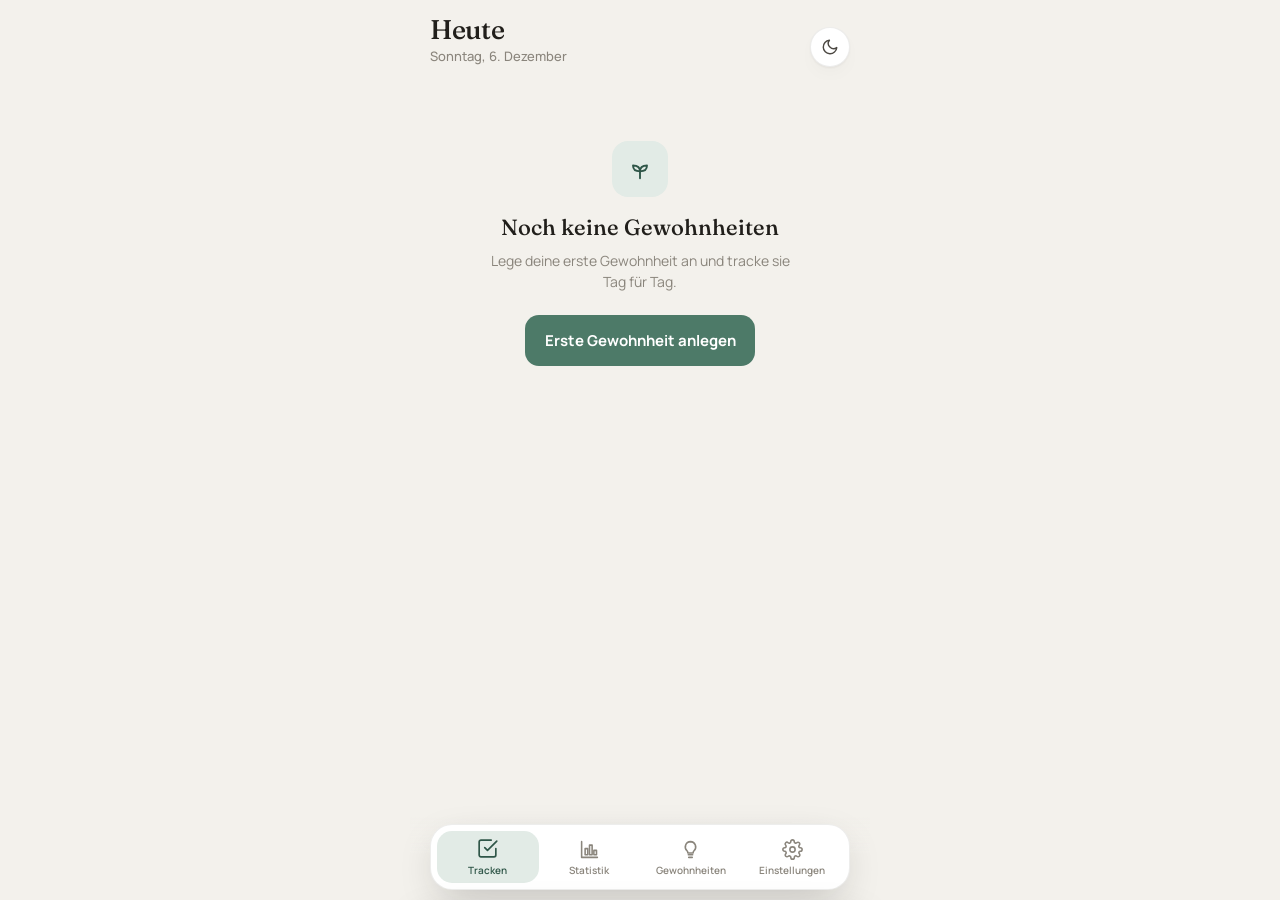
==== index.html @ 31eacb06 "Gruppen als eigene Karten mit farbig abgesetzter Kopfzeile Co-Authored-By: Claude Opus 5 <noreply@an" ====
<!doctype html>
<html lang="de">
<head>
<meta charset="utf-8">
<meta name="viewport" content="width=device-width,initial-scale=1,maximum-scale=1,user-scalable=no,viewport-fit=cover">
<meta name="apple-mobile-web-app-capable" content="yes">
<meta name="mobile-web-app-capable" content="yes">
<meta name="apple-mobile-web-app-status-bar-style" content="black-translucent">
<meta name="apple-mobile-web-app-title" content="Cadence">
<meta name="description" content="Cadence – ruhiger Habit-Tracker">
<meta name="theme-color" media="(prefers-color-scheme: light)" content="#e8ebf1">
<meta name="theme-color" media="(prefers-color-scheme: dark)" content="#0d1016">
<link rel="apple-touch-icon" href="apple-touch-icon.png">
<link rel="icon" type="image/png" sizes="192x192" href="icon-192.png">
<link rel="manifest" href="manifest.webmanifest">
<title>Cadence</title>
<link rel="preconnect" href="https://fonts.googleapis.com">
<link rel="preconnect" href="https://fonts.gstatic.com" crossorigin>
<link rel="stylesheet" href="https://fonts.googleapis.com/css2?family=Fraunces:opsz,wght@9..144,400;9..144,500;9..144,600&family=Manrope:wght@400;500;600;700&display=swap">
<style>
:root{
  --bg:#f3f1ec; --surface:#ffffff; --surface-2:#eceae4; --surface-3:#e3e0d8;
  --ink:#211f1b; --ink-soft:#4c4842; --muted:#8a857c; --faint:#b6b1a7;
  --line:rgba(30,28,24,.08); --line-2:rgba(30,28,24,.14);
  --accent:#4d7a68; --accent-soft:#e2ebe6; --accent-ink:#2f5648;
  --g1:#93e3a4; --g2:#53bd75; --o1:#ffc47a; --o2:#f4964a; --r1:#dd8175; --r2:#c25b4f; --g-ink:#2f8a4f;
  --shadow:0 1px 2px rgba(30,28,24,.05),0 8px 24px -12px rgba(30,28,24,.14);
  --shadow-lg:0 12px 40px -12px rgba(30,28,24,.28);
  --radius:18px; --radius-sm:12px;
  --safe-top:env(safe-area-inset-top,0px); --safe-bottom:env(safe-area-inset-bottom,0px);
}
@media (prefers-color-scheme:dark){
  :root:not([data-theme="light"]){
    --bg:#121210; --surface:#1c1b19; --surface-2:#252320; --surface-3:#2f2c28;
    --ink:#ece8e1; --ink-soft:#c4bfb6; --muted:#948f85; --faint:#615c54;
    --line:rgba(255,255,255,.08); --line-2:rgba(255,255,255,.14);
    --accent:#77a893; --accent-soft:#233029; --accent-ink:#9cc4b3;
    --g1:#93e3a4; --g2:#53bd75; --o1:#ffc47a; --o2:#f4964a; --r1:#dd8175; --r2:#c25b4f; --g-ink:#93e3a4;
    --shadow:0 1px 2px rgba(0,0,0,.3),0 8px 24px -12px rgba(0,0,0,.5);
    --shadow-lg:0 12px 40px -10px rgba(0,0,0,.6);
  }
}
:root[data-theme="dark"]{
  --bg:#121210; --surface:#1c1b19; --surface-2:#252320; --surface-3:#2f2c28;
  --ink:#ece8e1; --ink-soft:#c4bfb6; --muted:#948f85; --faint:#615c54;
  --line:rgba(255,255,255,.08); --line-2:rgba(255,255,255,.14);
  --accent:#77a893; --accent-soft:#233029; --accent-ink:#9cc4b3;
  --g1:#93e3a4; --g2:#53bd75; --o1:#ffc47a; --o2:#f4964a; --r1:#dd8175; --r2:#c25b4f; --g-ink:#93e3a4;
  --shadow:0 1px 2px rgba(0,0,0,.3),0 8px 24px -12px rgba(0,0,0,.5);
  --shadow-lg:0 12px 40px -10px rgba(0,0,0,.6);
}

*{box-sizing:border-box;-webkit-tap-highlight-color:transparent}
html,body{margin:0;padding:0}
body{background:var(--bg);color:var(--ink);
  font-family:"Manrope",-apple-system,BlinkMacSystemFont,"Segoe UI",sans-serif;
  font-size:16px;line-height:1.5;-webkit-font-smoothing:antialiased;overflow-x:hidden}
button{font-family:inherit;color:inherit;border:none;background:none;cursor:pointer;padding:0}
input,select,textarea{font-family:inherit;font-size:16px}
::selection{background:var(--accent-soft)}
svg{display:block}

.app{max-width:460px;margin:0 auto;min-height:100vh;min-height:100dvh;display:flex;flex-direction:column;position:relative}

.head{padding:calc(var(--safe-top) + 16px) 20px 6px;display:flex;align-items:flex-end;justify-content:space-between;gap:12px}
.head h1{margin:0;font-family:"Fraunces",serif;font-weight:500;font-size:27px;letter-spacing:-.01em;line-height:1;font-optical-sizing:auto}
.head .sub{color:var(--muted);font-size:13px;font-weight:500;margin-top:4px}
.head-btn{width:40px;height:40px;border-radius:50%;background:var(--surface);border:1px solid var(--line);
  display:grid;place-items:center;box-shadow:var(--shadow);transition:transform .15s}
.head-btn:active{transform:scale(.92)}
.head-btn svg{width:18px;height:18px;stroke:var(--ink-soft);fill:none;stroke-width:1.9;stroke-linecap:round;stroke-linejoin:round}

.scroll{flex:1;overflow-y:auto;-webkit-overflow-scrolling:touch;padding:12px 15px 128px;scroll-behavior:smooth;overscroll-behavior-y:contain}
.view{display:none}
.view.active{display:block;animation:viewIn .4s cubic-bezier(.32,.72,0,1)}
@keyframes viewIn{from{opacity:0;transform:translateY(9px) scale(.99)}to{opacity:1;transform:none}}
.view.stagger > *{animation:pop .5s both cubic-bezier(.34,1.32,.5,1)}
.view.stagger > *:nth-child(1){animation-delay:.02s}
.view.stagger > *:nth-child(2){animation-delay:.06s}
.view.stagger > *:nth-child(3){animation-delay:.10s}
.view.stagger > *:nth-child(4){animation-delay:.14s}
.view.stagger > *:nth-child(5){animation-delay:.18s}
.view.stagger > *:nth-child(6){animation-delay:.22s}
.view.stagger > *:nth-child(7){animation-delay:.26s}
.view.stagger > *:nth-child(n+8){animation-delay:.30s}
@keyframes pop{from{opacity:0;transform:translateY(13px) scale(.95)}to{opacity:1;transform:none}}
@media (prefers-reduced-motion:reduce){*{animation:none!important;transition:none!important;scroll-behavior:auto!important}}

/* ---- Dein Tag ---- */
.today-card{background:var(--surface);border:1px solid var(--line);border-radius:15px;
  padding:10px 13px;box-shadow:var(--shadow);margin-bottom:9px}
.tc-head{display:flex;align-items:center;justify-content:space-between;margin-bottom:7px}
.tc-title{font-weight:700;font-size:12.5px;letter-spacing:.01em}
.tc-count{font-family:"Fraunces",serif;font-weight:500;font-size:14px;color:var(--ink-soft);font-variant-numeric:tabular-nums}
.tc-bar{height:10px;border-radius:6px;background:var(--surface-2);overflow:hidden}
.tc-bar i{display:block;height:100%;border-radius:6px;transition:width .45s cubic-bezier(.32,.72,0,1)}
.tc-empty{color:var(--muted);font-size:12.5px;font-weight:500}

/* ---- Week nav ---- */
.wknav{display:flex;align-items:center;gap:7px;margin-bottom:9px}
.wknav .nbtn{width:31px;height:31px;border-radius:10px;background:var(--surface);border:1px solid var(--line);
  display:grid;place-items:center;box-shadow:var(--shadow);flex-shrink:0;transition:transform .15s}
.wknav .nbtn:active{transform:scale(.9)}
.wknav .nbtn svg{width:15px;height:15px;stroke:var(--ink-soft);stroke-width:2;fill:none;stroke-linecap:round;stroke-linejoin:round}
.wknav .lbl{flex:1;text-align:center;font-weight:600;font-size:13px;color:var(--ink-soft)}
.wknav .jump{width:auto;padding:0 12px;height:31px;border-radius:10px;font-size:12px;font-weight:700;
  color:var(--accent-ink);background:var(--accent-soft);box-shadow:none;flex-shrink:0}

/* ---- Habit card ---- */
.card{background:var(--surface);border:1px solid var(--line);border-radius:15px;
  padding:8px 10px;margin-bottom:7px;box-shadow:var(--shadow);
  transition:transform .2s cubic-bezier(.34,1.5,.5,1),box-shadow .2s}
.card:active{transform:scale(.985)}
.card-top{display:flex;align-items:center;gap:9px;margin-bottom:6px}
.card-open{flex:1;min-width:0;display:flex;align-items:center;gap:9px;text-align:left;
  border-radius:10px;padding:2px;margin:-2px;transition:transform .2s cubic-bezier(.34,1.5,.5,1),background .2s}
.card-open:active{transform:scale(.97);background:var(--surface-2)}
.card-chev{width:15px;height:15px;flex-shrink:0;stroke:var(--faint);fill:none;stroke-width:2.2;
  stroke-linecap:round;stroke-linejoin:round;margin-left:1px}

/* ---- groups ---- */
.group-card{border-color:var(--line-2)}
.grp-members{font-size:11px;font-weight:600;color:var(--muted);line-height:1.35;margin:-2px 0 8px;
  display:-webkit-box;-webkit-line-clamp:2;-webkit-box-orient:vertical;overflow:hidden}
.grp-check{width:30px;height:30px;flex-shrink:0;border-radius:9px;background:var(--surface-2);display:grid;
  place-items:center;transition:transform .22s cubic-bezier(.34,1.6,.5,1),background .2s}
.grp-check svg{width:16px;height:16px;stroke:var(--muted);fill:none;stroke-width:2.4;stroke-linecap:round;stroke-linejoin:round}
.grp-check.on{background:linear-gradient(150deg,var(--g1),var(--g2))}
.grp-check.on svg{stroke:#fff}
.grp-check:active{transform:scale(.85)}
.grp-toggle{width:30px;height:30px;flex-shrink:0;border-radius:9px;display:grid;place-items:center;
  transition:transform .25s cubic-bezier(.34,1.4,.5,1)}
.grp-toggle svg{width:17px;height:17px;stroke:var(--muted);fill:none;stroke-width:2.2;stroke-linecap:round;stroke-linejoin:round}
.grp-toggle.open{transform:rotate(180deg)}
.grp-toggle:active{background:var(--surface-2)}
.grp-body{margin:-3px 0 7px 12px;padding-left:10px;border-left:2px solid var(--line-2)}
.card-sub{box-shadow:none;background:var(--surface-2);margin-bottom:6px}

/* group day sheet */
.bulk-btn{padding:13px 10px;border-radius:13px;background:var(--surface-2);color:var(--ink-soft);
  font-weight:700;font-size:13.5px;flex:1;transition:transform .2s cubic-bezier(.34,1.5,.5,1)}
.bulk-btn:active{transform:scale(.96)}
.bulk-btn.main{width:100%;background:linear-gradient(150deg,var(--g1),var(--g2));color:#fff;
  font-size:15px;padding:15px;margin-bottom:8px}
.bulk-row{display:flex;gap:8px;margin-bottom:18px}
.sit-row .sn .off{font-weight:600;font-size:11px;color:var(--faint);margin-left:6px}

/* member picker */
.pick-row{width:100%;display:flex;align-items:center;gap:11px;padding:9px 11px;border-radius:13px;
  border:1.5px solid var(--line);background:var(--surface);margin-bottom:8px;text-align:left;
  transition:transform .2s cubic-bezier(.34,1.5,.5,1),border-color .2s,background .2s}
.pick-row:active{transform:scale(.98)}
.pick-row.sel{border-color:var(--accent);background:var(--accent-soft)}
.pick-row .ico-tile{width:28px;height:28px;border-radius:8px}
.pick-row .ico-tile svg{width:16px;height:16px}
.pr-name{flex:1;min-width:0;font-size:14px;font-weight:600;display:flex;flex-direction:column;gap:1px}
.pr-name span{white-space:nowrap;overflow:hidden;text-overflow:ellipsis}
.pr-name em{font-style:normal;font-size:11px;font-weight:600;color:var(--faint)}
.pr-box{width:22px;height:22px;flex-shrink:0;border-radius:7px;border:1.5px solid var(--line-2);
  display:grid;place-items:center}
.pick-row.sel .pr-box{background:var(--accent);border-color:var(--accent)}
.pr-box svg{width:14px;height:14px;stroke:#fff;fill:none;stroke-width:3;stroke-linecap:round;stroke-linejoin:round}
.ico-tile{width:29px;height:29px;border-radius:9px;background:var(--accent-soft);display:grid;place-items:center;flex-shrink:0}
.ico-tile svg{width:17px;height:17px;stroke:var(--accent-ink);fill:none;stroke-width:1.7;stroke-linecap:round;stroke-linejoin:round}
.card-name{flex:1;min-width:0}
.card-name h3{margin:0;font-size:14px;font-weight:700;letter-spacing:-.01em;white-space:nowrap;overflow:hidden;text-overflow:ellipsis}
.card-name .goal{color:var(--muted);font-size:10.5px;font-weight:500;margin-top:0;white-space:nowrap;overflow:hidden;text-overflow:ellipsis}
.chip-streak{display:flex;align-items:center;gap:4px;flex-shrink:0;padding:3px 9px 3px 7px;background:var(--surface-2);
  border-radius:20px;font-weight:700;font-size:12px;color:var(--ink-soft);font-variant-numeric:tabular-nums}
.chip-streak.on{background:var(--accent-soft);color:var(--accent-ink)}
.chip-streak svg{width:13px;height:13px;fill:none;stroke:currentColor;stroke-width:1.9;stroke-linecap:round;stroke-linejoin:round}

.week{display:grid;grid-template-columns:repeat(7,1fr);gap:4px}
.day{display:flex;flex-direction:column;align-items:center;gap:2px}
.day .dl{font-size:9px;font-weight:700;color:var(--faint);letter-spacing:.02em;text-transform:uppercase}
.day .dn{font-size:9.5px;font-weight:600;color:var(--muted);font-variant-numeric:tabular-nums}
.cell{width:100%;height:33px;border-radius:8px;background:var(--surface-2);border:1.5px solid transparent;
  position:relative;overflow:hidden;transition:transform .22s cubic-bezier(.34,1.6,.5,1);display:flex;flex-direction:column}
.cell:active{transform:scale(.82)}
.cell.today{border-color:var(--accent)}
.cell.future{opacity:.4}
.cell.offsched{background:repeating-linear-gradient(45deg,var(--surface-2),var(--surface-2) 3px,transparent 3px,transparent 6px);opacity:.55}
.seg{flex:1;transition:background .25s}
.seg + .seg{border-top:1px solid rgba(255,255,255,.32)}
.seg.g{background:linear-gradient(150deg,var(--g1),var(--g2))}
.seg.o{background:linear-gradient(150deg,var(--o1),var(--o2))}
.seg.r{background:linear-gradient(150deg,var(--r1),var(--r2))}
.cell .dot{position:absolute;bottom:3px;left:50%;transform:translateX(-50%);width:3px;height:3px;border-radius:50%;background:var(--faint)}
.cell.done .dot{display:none}
.goalbar{margin-top:8px;display:flex;flex-direction:column;gap:4px}
.gb-track{height:5px;border-radius:4px;background:var(--surface-2);overflow:hidden}
.gb-track i{display:block;height:100%;border-radius:4px;background:linear-gradient(90deg,var(--g2),var(--accent));
  transition:width .5s cubic-bezier(.32,.72,0,1)}
.gb-cap{font-size:9.5px;font-weight:700;color:var(--faint);letter-spacing:.03em}

/* ---- Matrix: gemeinsames Raster fuer alle Gewohnheiten ---- */
.matrix{background:var(--surface);border:1px solid var(--line);border-radius:var(--radius);
  padding:10px 10px 6px;box-shadow:var(--shadow);margin-bottom:9px}
.mgrid{display:grid;grid-template-columns:16px 90px repeat(7,minmax(0,1fr)) 32px;align-items:center;gap:3px}
.mhead{padding-bottom:7px;border-bottom:1px solid var(--line);margin-bottom:1px}
.mhead .dl{text-align:center;font-size:9px;font-weight:700;color:var(--faint);letter-spacing:.02em;text-transform:uppercase}
.mrow{padding:6px 0;border-top:1px solid var(--line)}
.mrow:first-of-type{border-top:none}
.mchev{width:16px;height:16px;stroke:var(--faint);fill:none;stroke-width:2.2;stroke-linecap:round;stroke-linejoin:round;
  transition:transform .25s cubic-bezier(.34,1.4,.5,1)}
.mchev.open{transform:rotate(180deg)}
.mname{display:flex;align-items:center;gap:6px;min-width:0;text-align:left}
.mname .ico-tile{width:22px;height:22px;border-radius:7px;flex-shrink:0}
.mname .ico-tile svg{width:12px;height:12px}
.mname span{font-size:11.5px;font-weight:700;white-space:nowrap;overflow:hidden;text-overflow:ellipsis}
.mrow.sub .mname{padding-left:11px}
.mrow.sub .mname span{font-weight:600;color:var(--ink-soft);font-size:11px}
.mcell{aspect-ratio:1;border-radius:6px;background:var(--surface-2);position:relative;overflow:hidden;display:flex;flex-direction:column}
.mcell.future{opacity:.4}
.mcell.offsched{background:repeating-linear-gradient(45deg,var(--surface-2),var(--surface-2) 2px,transparent 2px,transparent 4px);opacity:.55}
.mcell.today{outline:1.5px solid var(--accent);outline-offset:1px}
.mseg{flex:1}
.mseg+.mseg{border-top:1px solid rgba(255,255,255,.32)}
.mseg.g{background:linear-gradient(150deg,var(--g1),var(--g2))}
.mseg.o{background:linear-gradient(150deg,var(--o1),var(--o2))}
.mseg.r{background:linear-gradient(150deg,var(--r1),var(--r2))}
.mstreak{font-size:11px;font-weight:800;color:var(--faint);font-variant-numeric:tabular-nums;
  display:flex;align-items:center;justify-content:flex-end;gap:1px}
.mstreak svg{width:11px;height:11px;fill:none;stroke:currentColor;stroke-width:2;stroke-linecap:round;stroke-linejoin:round;flex-shrink:0}
.mstreak.on{color:var(--accent-ink)}
.mstreak.warn{color:var(--o2)}
/* Meilenstein-Punkt am Icon (Matrix hat keinen Platz fuer Text) */
.ico-tile.ms-stable,.ico-tile.ms-archive{position:relative}
.ico-tile.ms-stable::after,.ico-tile.ms-archive::after{content:"";position:absolute;top:-2px;right:-2px;width:7px;height:7px;
  border-radius:50%;border:1.5px solid var(--surface)}
.ico-tile.ms-stable::after{background:var(--accent)}
.ico-tile.ms-archive::after{background:var(--g2)}

/* ---- Umschalter Woche/Heute + Tages-Checkliste ---- */
.view-toggle{margin-bottom:9px}
.tlist{background:var(--surface);border:1px solid var(--line);border-radius:var(--radius);
  padding:2px 14px;box-shadow:var(--shadow);margin-bottom:9px}
.trow{width:100%;display:flex;align-items:center;gap:11px;padding:12px 0;border-top:1px solid var(--line);
  text-align:left;transition:transform .2s cubic-bezier(.34,1.5,.5,1)}
.tlist>.trow:first-child,.tlist>.trow-grp:first-child>.trow:first-child{border-top:none}
.trow:active{transform:scale(.99)}
.trow .ico-tile{width:32px;height:32px;flex-shrink:0}
.tname{flex:1;min-width:0}
.tname .n{font-size:14px;font-weight:700;white-space:nowrap;overflow:hidden;text-overflow:ellipsis}
.tname .sit{font-size:11.5px;color:var(--muted);font-weight:500;margin-top:1px;white-space:nowrap;overflow:hidden;text-overflow:ellipsis}
.tstatus{width:38px;height:38px;border-radius:11px;background:var(--surface-2);flex-shrink:0}
.tstatus.g{background:linear-gradient(150deg,var(--g1),var(--g2))}
.tstatus.o{background:linear-gradient(150deg,var(--o1),var(--o2))}
.tstatus.r{background:linear-gradient(150deg,var(--r1),var(--r2))}
.tempty{text-align:center;padding:34px 10px;color:var(--muted);font-size:13.5px;font-weight:500}
/* Gruppenzeile in der Heute-Liste: Chevron zum Auf-/Zuklappen + eigener Bereich zum Oeffnen des Tagesblatts */
.tchev{width:16px;height:16px;flex-shrink:0;display:flex;align-items:center;justify-content:center}
.trow-open{flex:1;min-width:0;display:flex;align-items:center;gap:11px;text-align:left}
.trow.sub{padding-left:25px}
.trow.sub .ico-tile{width:27px;height:27px}
.tlist button:disabled{opacity:.4}
/* Gruppen: eigene Karte, Kopfzeile farbig abgesetzt */
.tgroup{padding-top:0;overflow:hidden}
.tghead{width:auto;margin:0 -14px;padding:11px 14px;background:var(--accent-soft);border-top:none}
.tgroup.closed .tghead{margin-bottom:-2px}
.tghead .ico-tile{background:var(--accent)}
.tghead .ico-tile svg{stroke:var(--surface)}
.tghead .tname .n{font-family:"Fraunces",serif;font-weight:500;font-size:16.5px;color:var(--accent-ink)}
.tghead .mchev{stroke:var(--accent-ink)}
.tghead+.trow{border-top:none}
.tghead .tstatus{background:var(--surface)}
/* Woche: Gruppenzeile als farbiges Band, Spalten bleiben ausgerichtet */
.mrow.grp{background:var(--accent-soft);border-radius:10px;margin:4px -6px 1px;padding:6px;border-top:none}
.mrow.grp .mname span{font-family:"Fraunces",serif;font-weight:500;font-size:13px;color:var(--accent-ink)}
.mrow.grp .ico-tile{background:var(--accent)}
.mrow.grp .ico-tile svg{stroke:var(--surface)}
.mrow.grp .mchev{stroke:var(--accent-ink)}
.mrow.grp .mcell{background:var(--surface)}
.mrow.grp+.mrow{border-top:none}
/* Heute-Zeile: Name oeffnet Bearbeiten, Feld oeffnet das Tagesblatt */
.trow:active{transform:none}
.trow-open:active,.tstatus:active{transform:scale(.96)}
.trow-open,.tstatus{transition:transform .2s cubic-bezier(.34,1.5,.5,1)}
.tname .n{display:flex;align-items:center;gap:5px}
.tname .n span{min-width:0;overflow:hidden;text-overflow:ellipsis}
.tname .n svg{width:13px;height:13px;flex-shrink:0;stroke:var(--faint);fill:none;stroke-width:1.9;stroke-linecap:round;stroke-linejoin:round}
.tmeta{display:flex;align-items:center;gap:6px;margin-top:2px;min-width:0}
.tmeta .sit{margin-top:0}
.tmeta .warn{font-size:11px;font-weight:700;color:var(--o2);white-space:nowrap}
.tstatus{display:flex;overflow:hidden;gap:0}
.tstatus i{flex:1;display:block}
.tstatus i+i{border-left:1.5px solid var(--surface)}
.tstatus i.g{background:linear-gradient(150deg,var(--g1),var(--g2))}
.tstatus i.o{background:linear-gradient(150deg,var(--o1),var(--o2))}
.tstatus i.r{background:linear-gradient(150deg,var(--r1),var(--r2))}
.trow .chip-streak{padding:5px 10px 5px 8px;font-size:13.5px;font-weight:800}
.trow .chip-streak svg{width:14px;height:14px;stroke-width:2.1}
.chip-streak.warn{background:rgba(244,150,74,.16);color:var(--o2)}
.badge{display:inline-block;padding:1px 7px;border-radius:10px;font-size:10.5px;font-weight:700;white-space:nowrap;flex-shrink:0}
.badge.stable{background:var(--accent-soft);color:var(--accent-ink)}
.badge.archive{background:rgba(83,189,117,.16);color:var(--g-ink)}

.add-btn{width:100%;padding:14px;border-radius:var(--radius);border:1.5px dashed var(--line-2);color:var(--muted);
  font-weight:600;font-size:14px;display:flex;align-items:center;justify-content:center;gap:8px;background:transparent;transition:.2s}
.add-btn:active{background:var(--surface-2)}
.add-btn svg{width:17px;height:17px;stroke:currentColor;fill:none;stroke-width:2;stroke-linecap:round}
.empty{text-align:center;padding:56px 30px;color:var(--muted)}
.empty .ico{margin:0 auto 14px;width:56px;height:56px;border-radius:16px;background:var(--accent-soft);display:grid;place-items:center}
.empty .ico svg{width:28px;height:28px;stroke:var(--accent-ink);fill:none;stroke-width:1.6;stroke-linecap:round;stroke-linejoin:round}
.empty h2{font-family:"Fraunces",serif;font-weight:500;font-size:22px;color:var(--ink);margin:0 0 6px}
.empty p{font-size:14px;margin:0 0 22px;line-height:1.55}
.section-label{font-size:11.5px;font-weight:700;letter-spacing:.06em;text-transform:uppercase;color:var(--faint);margin:20px 6px 11px}

/* ---- Nav ---- */
.nav{position:fixed;bottom:0;left:50%;transform:translateX(-50%);width:100%;max-width:460px;
  padding:8px 20px calc(var(--safe-bottom) + 10px);background:linear-gradient(to top,var(--bg) 55%,transparent);z-index:40}
.nav-inner{background:var(--surface);border:1px solid var(--line);border-radius:22px;box-shadow:var(--shadow-lg);display:flex;padding:6px}
.nav-item{flex:1;padding:8px 0 6px;border-radius:15px;display:flex;flex-direction:column;align-items:center;gap:3px;color:var(--muted);
  transition:color .2s,background .3s cubic-bezier(.34,1.28,.52,1),transform .22s cubic-bezier(.34,1.5,.5,1)}
.nav-item.active{color:var(--accent-ink);background:var(--accent-soft)}
.nav-item svg{width:21px;height:21px;stroke:currentColor;fill:none;stroke-width:1.8;stroke-linecap:round;stroke-linejoin:round;
  transition:transform .25s cubic-bezier(.34,1.5,.5,1)}
.nav-item.active svg{transform:translateY(-1px) scale(1.06)}
.nav-item span{font-size:10px;font-weight:600;white-space:nowrap}
.nav-item:active{transform:scale(.9)}

/* ---- Sheet ---- */
.scrim{position:fixed;inset:0;background:rgba(20,18,15,.42);backdrop-filter:blur(3px);-webkit-backdrop-filter:blur(3px);
  opacity:0;pointer-events:none;transition:opacity .3s;z-index:50}
.scrim.show{opacity:1;pointer-events:auto}
.sheet{position:fixed;left:50%;bottom:0;transform:translate(-50%,100%);width:100%;max-width:460px;background:var(--bg);
  border-radius:26px 26px 0 0;z-index:60;box-shadow:var(--shadow-lg);transition:transform .38s cubic-bezier(.32,.72,0,1);
  max-height:92dvh;display:flex;flex-direction:column;padding-bottom:var(--safe-bottom)}
.sheet.show{transform:translate(-50%,0)}
.grabber{width:38px;height:5px;border-radius:3px;background:var(--line-2);margin:9px auto 2px;flex-shrink:0}
.sheet-head{display:flex;align-items:center;justify-content:space-between;padding:6px 20px 12px}
.sheet-head h2{margin:0;font-family:"Fraunces",serif;font-weight:500;font-size:22px;letter-spacing:-.01em}
.sheet-body{overflow-y:auto;-webkit-overflow-scrolling:touch;padding:0 20px 24px}
.x-btn{width:32px;height:32px;border-radius:50%;background:var(--surface-2);display:grid;place-items:center}
.x-btn svg{width:16px;height:16px;stroke:var(--ink-soft);stroke-width:2.2;fill:none;stroke-linecap:round}

.de-date{color:var(--muted);font-size:13px;font-weight:600;margin:-4px 0 14px;text-transform:capitalize}
.sit-row{margin-bottom:14px}
.sit-row .sn{font-size:14px;font-weight:700;margin-bottom:8px}
.choices{display:grid;grid-template-columns:repeat(3,1fr);gap:8px}
.choice{padding:13px 6px 11px;border-radius:14px;border:1.5px solid var(--line);background:var(--surface);
  display:flex;flex-direction:column;align-items:center;gap:7px;
  transition:transform .22s cubic-bezier(.34,1.6,.5,1),background .18s,border-color .18s}
.choice:active{transform:scale(.9)}
.choice.sel .sw{animation:swpop .35s cubic-bezier(.34,1.5,.5,1)}
@keyframes swpop{0%{transform:scale(.7)}60%{transform:scale(1.15)}100%{transform:scale(1)}}
.choice .sw{width:25px;height:25px;border-radius:8px}
.choice .cl{font-size:11px;font-weight:600;color:var(--muted)}
.choice.sel{border-color:var(--accent);background:var(--accent-soft)}
.choice.sel .cl{color:var(--ink)}
.sw.g{background:linear-gradient(150deg,var(--g1),var(--g2))}
.sw.o{background:linear-gradient(150deg,var(--o1),var(--o2))}
.sw.r{background:linear-gradient(150deg,var(--r1),var(--r2))}
.clear-day{width:100%;margin-top:8px;padding:12px;border-radius:13px;background:var(--surface-2);color:var(--muted);font-weight:600;font-size:13.5px}

/* forms */
.field{margin-bottom:18px}
.field > label{display:block;font-size:12.5px;font-weight:700;color:var(--ink-soft);margin-bottom:8px}
.field .hint{font-size:12px;color:var(--muted);font-weight:500;margin-top:6px;line-height:1.4}
.field .hint b{color:var(--ink-soft);font-weight:700}
.esec{font-size:12px;font-weight:700;letter-spacing:.06em;text-transform:uppercase;color:var(--accent-ink);
  margin:20px 2px 12px;padding-top:16px;border-top:1px solid var(--line)}
.esec .opt{color:var(--faint);font-weight:600;text-transform:none;letter-spacing:0}
.seg-toggle{display:flex;background:var(--surface-2);border-radius:13px;padding:4px;gap:4px}
.seg-toggle button{flex:1;padding:10px 6px;border-radius:10px;font-weight:600;font-size:13px;color:var(--muted);
  text-align:center;transition:background .2s,color .2s,box-shadow .2s}
.seg-toggle button.sel{background:var(--surface);color:var(--ink);box-shadow:var(--shadow)}
.inp{width:100%;padding:12px 14px;border-radius:12px;border:1.5px solid var(--line);background:var(--surface);
  color:var(--ink);outline:none;transition:.18s;font-weight:500}
.inp:focus{border-color:var(--accent)}
select.inp{appearance:none;-webkit-appearance:none;
  background-image:url("data:image/svg+xml,%3Csvg xmlns='http://www.w3.org/2000/svg' width='16' height='16' fill='none' stroke='%238a857c' stroke-width='2' stroke-linecap='round'%3E%3Cpath d='M4 6l4 4 4-4'/%3E%3C/svg%3E");
  background-repeat:no-repeat;background-position:right 13px center;padding-right:38px}
.icon-pick{display:flex;flex-wrap:wrap;gap:8px;max-height:180px;overflow-y:auto;padding:2px;
  border:1px solid var(--line);border-radius:14px;background:var(--surface-2)}
.icon-pick button{width:44px;height:44px;border-radius:12px;background:var(--surface);border:1.5px solid var(--line);display:grid;place-items:center;transition:.14s}
.icon-pick button svg{width:21px;height:21px;stroke:var(--ink-soft);fill:none;stroke-width:1.7;stroke-linecap:round;stroke-linejoin:round}
.icon-pick button.sel{border-color:var(--accent);background:var(--accent-soft);transform:scale(1.04)}
.icon-pick button.sel svg{stroke:var(--accent-ink)}
.wd-pick{display:flex;gap:6px}
.wd-pick button{flex:1;aspect-ratio:1;border-radius:10px;background:var(--surface);border:1.5px solid var(--line);
  font-size:12px;font-weight:700;color:var(--muted);transition:.14s}
.wd-pick button.sel{background:var(--accent-soft);border-color:transparent;color:var(--accent-ink)}
.stepper{display:flex;align-items:center;gap:14px}
.stepper button{width:38px;height:38px;border-radius:11px;background:var(--surface-2);font-size:21px;font-weight:500;display:grid;place-items:center;color:var(--ink-soft)}
.stepper .val{font-family:"Fraunces",serif;font-size:25px;font-weight:500;min-width:44px;text-align:center;font-variant-numeric:tabular-nums}
.stepper .unit{color:var(--muted);font-size:13px;font-weight:600}
.sit-edit,.rem-time{display:flex;align-items:center;gap:9px;margin-bottom:9px}
.sit-edit .inp,.rem-time .inp{flex:1}
.del{width:40px;height:42px;flex-shrink:0;border-radius:11px;background:var(--surface-2);display:grid;place-items:center}
.del svg{width:17px;height:17px;stroke:var(--r2);stroke-width:2;fill:none;stroke-linecap:round;stroke-linejoin:round}
.add-inline{color:var(--accent-ink);font-weight:700;font-size:13.5px;display:flex;align-items:center;gap:6px;padding:6px 0}
.add-inline svg{width:16px;height:16px;stroke:currentColor;stroke-width:2.2;fill:none;stroke-linecap:round}
.primary{width:100%;padding:15px;border-radius:14px;background:var(--accent);color:#fff;font-weight:700;font-size:15px;transition:.15s;margin-top:6px}
:root[data-theme="dark"] .primary,:root:not([data-theme="light"]) .primary{color:#10201a}
@media (prefers-color-scheme:light){:root:not([data-theme="dark"]) .primary{color:#fff}}
.primary:active{transform:scale(.98);filter:brightness(.96)}
.danger-btn{width:100%;padding:14px;border-radius:14px;background:transparent;color:var(--r2);font-weight:600;font-size:14px;margin-top:8px}

.switch{width:50px;height:30px;border-radius:16px;background:var(--surface-3);position:relative;transition:.22s;flex-shrink:0}
.switch.on{background:var(--accent)}
.switch::after{content:"";position:absolute;top:3px;left:3px;width:24px;height:24px;border-radius:50%;background:#fff;transition:.22s;box-shadow:0 1px 3px rgba(0,0,0,.25)}
.switch.on::after{transform:translateX(20px)}

.set-group{background:var(--surface);border:1px solid var(--line);border-radius:var(--radius);overflow:hidden;margin-bottom:14px;box-shadow:var(--shadow)}
.set-row{display:flex;align-items:center;gap:13px;padding:14px 15px;border-bottom:1px solid var(--line)}
.set-row:last-child{border-bottom:none}
.set-row .si{width:34px;height:34px;border-radius:10px;background:var(--surface-2);display:grid;place-items:center;flex-shrink:0}
.set-row .si svg{width:18px;height:18px;stroke:var(--ink-soft);fill:none;stroke-width:1.8;stroke-linecap:round;stroke-linejoin:round}
.set-row .si.acc{background:var(--accent-soft)}
.set-row .si.acc svg{stroke:var(--accent-ink)}
.set-row .st{flex:1;min-width:0}
.set-row .st .t{font-size:14.5px;font-weight:600}
.set-row .st .d{font-size:12px;color:var(--muted);font-weight:500;margin-top:1px}
.set-row .inp{width:auto;padding:8px 11px}
.set-row .chev{stroke:var(--faint);width:17px;height:17px;fill:none;stroke-width:2;stroke-linecap:round;stroke-linejoin:round}
.set-row.tap:active{background:var(--surface-2)}
.pill-val{color:var(--muted);font-size:13px;font-weight:600}

/* ideas */
.idea-add{display:flex;gap:9px;margin-bottom:14px}
.idea-add .inp{flex:1}
.idea-addbtn{width:48px;flex-shrink:0;border-radius:12px;background:var(--accent-soft);color:var(--accent-ink);
  font-size:26px;font-weight:400;display:grid;place-items:center;transition:transform .22s cubic-bezier(.34,1.6,.5,1)}
.idea-addbtn:active{transform:scale(.88)}
.idea-card{display:flex;align-items:flex-start;gap:11px;background:var(--surface);border:1px solid var(--line);
  border-radius:14px;padding:12px 13px;margin-bottom:9px;box-shadow:var(--shadow);
  transition:transform .2s cubic-bezier(.34,1.5,.5,1)}
.idea-card:active{transform:scale(.99)}
.idea-card .itext{flex:1;font-size:14px;font-weight:500;line-height:1.4;word-break:break-word;padding-top:5px}
.idea-card .iact{display:flex;gap:6px;flex-shrink:0}
.idea-card .iact button{width:33px;height:33px;border-radius:9px;background:var(--surface-2);display:grid;place-items:center;
  transition:transform .2s cubic-bezier(.34,1.6,.5,1)}
.idea-card .iact button:active{transform:scale(.86)}
.idea-card .iact button svg{width:16px;height:16px;fill:none;stroke-width:1.9;stroke-linecap:round;stroke-linejoin:round}
.idea-card .iact .conv{background:var(--accent-soft)}
.idea-card .iact .conv svg{stroke:var(--accent-ink)}
.idea-card .iact .rm svg{stroke:var(--r2)}

/* stats */
.hero-stat{background:var(--surface);border:1px solid var(--line);border-radius:var(--radius);padding:18px;box-shadow:var(--shadow);margin-bottom:12px}
.hero-stat .row{display:flex;gap:12px}
.hs{flex:1;text-align:center}
.hs .n{font-family:"Fraunces",serif;font-weight:500;font-size:32px;line-height:1;letter-spacing:-.02em;font-variant-numeric:tabular-nums}
.hs .n.g{color:var(--g2)} .hs .n.o{color:var(--o2)}
.hs .l{font-size:11px;font-weight:600;color:var(--muted);margin-top:6px}
.hs + .hs{border-left:1px solid var(--line)}
.bar{height:9px;border-radius:6px;background:var(--surface-2);overflow:hidden;display:flex;margin-top:16px}
.bar i{display:block;height:100%}
.bar i.g{background:linear-gradient(90deg,var(--g1),var(--g2))}
.bar i.o{background:linear-gradient(90deg,var(--o1),var(--o2))}
.bar i.r{background:linear-gradient(90deg,var(--r1),var(--r2))}
.stat-card{background:var(--surface);border:1px solid var(--line);border-radius:var(--radius);padding:15px;box-shadow:var(--shadow);margin-bottom:12px}
.stat-card .sh{display:flex;align-items:center;gap:10px;margin-bottom:13px}
.stat-card .sh .ico-tile{width:32px;height:32px}
.stat-card .sh .ico-tile svg{width:18px;height:18px}
.stat-card .sh h3{margin:0;font-size:14.5px;font-weight:700;flex:1;white-space:nowrap;overflow:hidden;text-overflow:ellipsis}
.stat-card .sh .pct{font-family:"Fraunces",serif;font-size:19px;font-weight:500;color:var(--accent-ink)}
.mnav{display:flex;align-items:center;justify-content:space-between;margin-bottom:13px;padding:0 4px}
.mnav h2{font-family:"Fraunces",serif;font-weight:500;font-size:19px;margin:0;text-transform:capitalize}
.mnav button{width:36px;height:36px;border-radius:11px;background:var(--surface);border:1px solid var(--line);display:grid;place-items:center;box-shadow:var(--shadow)}
.mnav button svg{width:17px;height:17px;stroke:var(--ink-soft);stroke-width:2;fill:none;stroke-linecap:round;stroke-linejoin:round}
.mnav button:disabled{opacity:.35}
.cal{display:grid;grid-template-columns:repeat(7,1fr);gap:5px}
.cal .cd{text-align:center;font-size:10px;font-weight:700;color:var(--faint);padding-bottom:3px;text-transform:uppercase}
.cal .mc{aspect-ratio:1;border-radius:9px;background:var(--surface-2);position:relative;overflow:hidden;display:flex}
.cal .mc.empty{background:transparent}
.cal .mc .num{position:absolute;inset:0;display:grid;place-items:center;font-size:11px;font-weight:600;color:var(--ink-soft);z-index:1}
.cal .mc.filled .num{color:#fff;text-shadow:0 1px 2px rgba(0,0,0,.25)}
.cal .mc .sg{flex:1}
.cal .mc .sg.g{background:linear-gradient(150deg,var(--g1),var(--g2))}
.cal .mc .sg.o{background:linear-gradient(150deg,var(--o1),var(--o2))}
.cal .mc .sg.r{background:linear-gradient(150deg,var(--r1),var(--r2))}
.cal .mc.tdy{outline:2px solid var(--accent);outline-offset:-2px}
.year-grid{display:grid;grid-template-columns:repeat(auto-fill,minmax(9px,1fr));gap:3px;margin-top:4px}
.yc{aspect-ratio:1;border-radius:2.5px;background:var(--surface-2)}
.yc.g{background:linear-gradient(150deg,var(--g1),var(--g2))}
.yc.o{background:linear-gradient(150deg,var(--o1),var(--o2))}
.yc.r{background:linear-gradient(150deg,var(--r1),var(--r2))}
.legend{display:flex;gap:16px;justify-content:center;margin:15px 0 2px;flex-wrap:wrap}
.legend div{display:flex;align-items:center;gap:6px;font-size:11.5px;font-weight:600;color:var(--muted)}
.legend .sw{width:12px;height:12px;border-radius:4px}
.filter-chips{display:flex;gap:8px;overflow-x:auto;padding:2px 0 12px;-webkit-overflow-scrolling:touch}
.chip{padding:7px 13px;border-radius:20px;background:var(--surface);border:1px solid var(--line);font-size:12.5px;font-weight:600;color:var(--muted);white-space:nowrap;flex-shrink:0;display:flex;align-items:center;gap:6px}
.chip svg{width:14px;height:14px;stroke:currentColor;fill:none;stroke-width:1.8;stroke-linecap:round;stroke-linejoin:round}
.chip.sel{background:var(--accent-soft);color:var(--accent-ink);border-color:transparent}

.toast{position:fixed;bottom:calc(var(--safe-bottom) + 96px);left:50%;transform:translateX(-50%) translateY(20px);
  background:var(--ink);color:var(--bg);padding:11px 20px;border-radius:20px;font-size:13.5px;font-weight:600;
  opacity:0;pointer-events:none;transition:.3s;z-index:80;box-shadow:var(--shadow-lg);max-width:88%;text-align:center}
.toast.show{opacity:1;transform:translateX(-50%) translateY(0)}
.toast.big{background:var(--accent);color:#fff;font-size:14.5px;padding:13px 22px}
:root[data-theme="dark"] .toast.big,:root:not([data-theme="light"]) .toast.big{color:#10201a}

textarea.inp{resize:vertical;min-height:74px;line-height:1.45;font-size:16px}
.ghost-btn{width:100%;padding:14px;border-radius:14px;background:var(--accent-soft);color:var(--accent-ink);font-weight:700;font-size:14px;margin-top:8px}
.ghost-btn:active{transform:scale(.98)}

/* ---- Meilensteine im Editor ---- */
.ms-box{background:var(--surface);border:1px solid var(--line);border-radius:14px;padding:4px 13px}
.ms-row{padding:10px 0;border-top:1px solid var(--line)}
.ms-row:first-child{border-top:none}
.ms-top{display:flex;align-items:center;justify-content:space-between;gap:8px;margin-bottom:6px}
.ms-top b{font-size:13.5px}
.ms-top .ok{font-size:11.5px;font-weight:700;color:var(--g-ink)}
.ms-top .no{font-size:11.5px;font-weight:600;color:var(--faint)}
.ms-line{display:flex;justify-content:space-between;font-size:12px;color:var(--muted);font-weight:600;margin-top:5px}
.ms-line .y{color:var(--g-ink)}

/* ---- Einstellungen: kompakter Stepper ---- */
.mini-step{display:flex;align-items:center;gap:6px;flex-shrink:0}
.mini-step button{width:30px;height:30px;border-radius:9px;background:var(--surface-2);font-size:18px;display:grid;place-items:center;color:var(--ink-soft)}
.mini-step button:active{transform:scale(.88)}
.mini-step .v{min-width:34px;text-align:center;font-weight:800;font-size:14.5px;font-variant-numeric:tabular-nums}
.set-note{font-size:12px;color:var(--muted);font-weight:500;line-height:1.45;padding:0 6px;margin:-4px 0 14px}

/* ---- Gewohnheiten-Tab: Ideen ---- */
.isec{margin-bottom:6px}
.isec-head{width:100%;display:flex;align-items:center;gap:8px;padding:10px 4px 8px;text-align:left}
.isec-head .t{font-size:11.5px;font-weight:700;letter-spacing:.06em;text-transform:uppercase;color:var(--faint);flex:1}
.isec-head .c{font-size:12px;font-weight:700;color:var(--faint);font-variant-numeric:tabular-nums}
.ilist{min-height:10px;padding-bottom:4px}
.ilist .idrop{border:1.5px dashed var(--line-2);border-radius:14px;padding:12px;text-align:center;color:var(--faint);font-size:12.5px;font-weight:600;margin-bottom:9px}
.idea-card{align-items:center;cursor:pointer}
.idea-card .itext{padding-top:0}
.idea-card .inote{font-size:12px;color:var(--muted);font-weight:500;margin-top:2px;display:-webkit-box;-webkit-line-clamp:2;-webkit-box-orient:vertical;overflow:hidden}
.ihandle{width:34px;height:38px;margin:-6px -6px -6px 0;flex-shrink:0;display:grid;place-items:center;touch-action:none;cursor:grab}
.ihandle svg{width:18px;height:18px;fill:var(--faint);stroke:none}
.idea-card.dragging{box-shadow:var(--shadow-lg);transform:scale(1.02);opacity:.95;position:relative;z-index:5;transition:none}

/* ---- Archiv ---- */
.arch-card{width:100%;display:flex;align-items:center;gap:12px;background:var(--surface);border:1px solid var(--line);
  border-radius:14px;padding:12px 13px;margin-bottom:9px;box-shadow:var(--shadow);text-align:left;transition:transform .2s cubic-bezier(.34,1.5,.5,1)}
.arch-card:active{transform:scale(.985)}
.arch-card .ico-tile{width:36px;height:36px;border-radius:11px}
.arch-card .ico-tile svg{width:19px;height:19px}
.arch-card .ab{flex:1;min-width:0}
.arch-card .an{font-size:14.5px;font-weight:700;white-space:nowrap;overflow:hidden;text-overflow:ellipsis}
.arch-card .ad{font-size:12px;color:var(--muted);font-weight:500;margin-top:1px}
.arch-card .ap{font-family:"Fraunces",serif;font-size:19px;font-weight:500;color:var(--g-ink);flex-shrink:0}
.arch-sum{display:flex;gap:10px;margin-bottom:16px}
.arch-sum div{flex:1;background:var(--surface);border:1px solid var(--line);border-radius:13px;padding:11px;text-align:center}
.arch-sum b{display:block;font-family:"Fraunces",serif;font-weight:500;font-size:22px}
.arch-sum span{font-size:11px;color:var(--muted);font-weight:600}
.note-box{background:var(--surface);border:1px solid var(--line);border-radius:13px;padding:11px 13px;font-size:13.5px;line-height:1.45;margin-bottom:12px;white-space:pre-wrap}

/* ---- Wissen ---- */
.kcard{background:var(--surface);border:1px solid var(--line);border-radius:14px;margin-bottom:9px;box-shadow:var(--shadow);overflow:hidden}
.kcard summary{list-style:none;display:flex;align-items:center;gap:11px;padding:13px 14px;cursor:pointer}
.kcard summary::-webkit-details-marker{display:none}
.kcard summary .ico-tile{width:32px;height:32px}
.kcard summary .kt{flex:1;min-width:0}
.kcard summary .kt b{display:block;font-size:14.5px}
.kcard summary .kt span{display:block;font-size:12px;color:var(--muted);font-weight:500}
.kcard summary .mchev{flex-shrink:0}
.kcard[open] summary .mchev{transform:rotate(180deg)}
.kbody{padding:0 15px 14px;font-size:13.5px;line-height:1.55;color:var(--ink-soft)}
.kbody p{margin:0 0 9px}
.kbody h4{margin:12px 0 5px;font-size:12px;font-weight:800;letter-spacing:.05em;text-transform:uppercase;color:var(--accent-ink)}
.kbody ul{margin:0 0 8px;padding-left:18px}
.kbody li{margin-bottom:5px}
.kbody li b{color:var(--ink)}
.kbody .law{background:var(--surface-2);border-radius:11px;padding:9px 11px;margin-bottom:8px}
.kbody .law b{display:block;color:var(--ink);font-size:13.5px;margin-bottom:2px}

/* ---- Feier-Overlay ---- */
.cel{position:fixed;inset:0;z-index:90;display:grid;place-items:center;padding:24px;
  background:rgba(20,18,15,.5);backdrop-filter:blur(5px);-webkit-backdrop-filter:blur(5px);
  opacity:0;pointer-events:none;transition:opacity .3s}
.cel.show{opacity:1;pointer-events:auto}
.cel-card{position:relative;z-index:2;width:100%;max-width:340px;background:var(--bg);border-radius:26px;padding:28px 22px 18px;
  text-align:center;box-shadow:var(--shadow-lg);transform:scale(.7) translateY(20px);opacity:0}
.cel.show .cel-card{animation:celIn .6s cubic-bezier(.34,1.56,.5,1) .05s forwards}
@keyframes celIn{to{transform:none;opacity:1}}
.cel-ico{width:74px;height:74px;margin:0 auto 14px;border-radius:22px;display:grid;place-items:center;position:relative;
  background:linear-gradient(150deg,var(--g1),var(--g2))}
.cel-ico svg{width:38px;height:38px;stroke:#fff;fill:none;stroke-width:1.8;stroke-linecap:round;stroke-linejoin:round}
.cel-ico.stable{background:linear-gradient(150deg,var(--accent-soft),var(--accent))}
.cel-ico::before{content:"";position:absolute;inset:-8px;border-radius:28px;border:2px solid var(--g2);opacity:0}
.cel.show .cel-ico::before{animation:ring 1.4s ease-out .35s infinite}
@keyframes ring{0%{transform:scale(.85);opacity:.7}100%{transform:scale(1.35);opacity:0}}
.cel-kicker{font-size:11.5px;font-weight:800;letter-spacing:.08em;text-transform:uppercase;color:var(--accent-ink);margin-bottom:4px}
.cel-card h2{font-family:"Fraunces",serif;font-weight:500;font-size:26px;line-height:1.15;margin:0 0 8px;letter-spacing:-.01em}
.cel-card p{font-size:14px;line-height:1.5;color:var(--ink-soft);margin:0 0 18px}
.cel-card .danger-btn{color:var(--muted);margin-top:4px}
.confetti{position:absolute;inset:0;overflow:hidden;pointer-events:none;z-index:1}
.confetti i{position:absolute;top:-16px;width:8px;height:12px;border-radius:2px;opacity:0}
.cel.show .confetti i{animation:fall var(--dur,2.6s) cubic-bezier(.25,.6,.45,1) var(--del,0s) forwards}
@keyframes fall{0%{opacity:1;transform:translate(0,0) rotate(0)}85%{opacity:1}
  100%{opacity:0;transform:translate(var(--dx,0px),105vh) rotate(var(--rot,540deg))}}
</style>
</head>
<body>

<div class="app">
  <header class="head">
    <div><h1 id="viewTitle">Heute</h1><div class="sub" id="viewSub"></div></div>
    <button class="head-btn" id="themeBtn" aria-label="Design wechseln"></button>
  </header>
  <div class="scroll">
    <div class="view active" id="view-track"></div>
    <div class="view" id="view-stats"></div>
    <div class="view" id="view-ideas"></div>
    <div class="view" id="view-settings"></div>
  </div>
  <nav class="nav"><div class="nav-inner">
    <button class="nav-item active" data-view="track">
      <svg viewBox="0 0 24 24"><path d="M9 11l3 3L22 4"/><path d="M21 12v7a2 2 0 0 1-2 2H5a2 2 0 0 1-2-2V5a2 2 0 0 1 2-2h11"/></svg><span>Tracken</span></button>
    <button class="nav-item" data-view="stats">
      <svg viewBox="0 0 24 24"><path d="M3 3v18h18"/><rect x="7" y="11" width="3" height="7"/><rect x="12" y="7" width="3" height="11"/><rect x="17" y="13" width="3" height="5"/></svg><span>Statistik</span></button>
    <button class="nav-item" data-view="ideas">
      <svg viewBox="0 0 24 24"><path d="M9.5 18h5"/><path d="M10 21h4"/><path d="M12 3a6 6 0 0 0-4 10.4c.7.7 1 1.3 1 2.6h6c0-1.3.3-1.9 1-2.6A6 6 0 0 0 12 3z"/></svg><span>Gewohnheiten</span></button>
    <button class="nav-item" data-view="settings">
      <svg viewBox="0 0 24 24"><circle cx="12" cy="12" r="3"/><path d="M19.4 15a1.65 1.65 0 0 0 .33 1.82l.06.06a2 2 0 1 1-2.83 2.83l-.06-.06a1.65 1.65 0 0 0-1.82-.33 1.65 1.65 0 0 0-1 1.51V21a2 2 0 0 1-4 0v-.09A1.65 1.65 0 0 0 9 19.4a1.65 1.65 0 0 0-1.82.33l-.06.06a2 2 0 1 1-2.83-2.83l.06-.06a1.65 1.65 0 0 0 .33-1.82 1.65 1.65 0 0 0-1.51-1H3a2 2 0 0 1 0-4h.09A1.65 1.65 0 0 0 4.6 9a1.65 1.65 0 0 0-.33-1.82l-.06-.06a2 2 0 1 1 2.83-2.83l.06.06a1.65 1.65 0 0 0 1.82.33H9a1.65 1.65 0 0 0 1-1.51V3a2 2 0 0 1 4 0v.09a1.65 1.65 0 0 0 1 1.51 1.65 1.65 0 0 0 1.82-.33l.06-.06a2 2 0 1 1 2.83 2.83l-.06.06a1.65 1.65 0 0 0-.33 1.82V9a1.65 1.65 0 0 0 1.51 1H21a2 2 0 0 1 0 4h-.09a1.65 1.65 0 0 0-1.51 1z"/></svg><span>Einstellungen</span></button>
  </div></nav>
</div>

<div class="scrim" id="scrim"></div>
<div class="sheet" id="sheet">
  <div class="grabber"></div>
  <div class="sheet-head"><h2 id="sheetTitle"></h2>
    <button class="x-btn" id="sheetClose"><svg viewBox="0 0 24 24"><path d="M18 6L6 18M6 6l12 12"/></svg></button></div>
  <div class="sheet-body" id="sheetBody"></div>
</div>
<div class="toast" id="toast"></div>
<div class="cel" id="cel"><div class="confetti" id="confetti"></div><div class="cel-card" id="celCard"></div></div>

<script>
"use strict";


/* ---------- Icons (monochrome line icons) ---------- */
const ICONS={
  leaf:'<path d="M11 20.5C6.5 20.5 4 17 4 12.5 4 7 8.5 3.5 20 3.5c0 11-4 17-9 17z"/><path d="M5.5 20c3.5-4 6-8 8.5-12"/>',
  sprout:'<path d="M12 20v-6"/><path d="M12 14c0-3-2-5-6-5 0 4 3 5 6 5z"/><path d="M12 14c0-3 2-5 6-5 0 4-3 5-6 5z"/>',
  drop:'<path d="M12 3c4 5 6.5 8 6.5 11.2A6.5 6.5 0 0 1 5.5 14.2C5.5 11 8 8 12 3z"/>',
  glass:'<path d="M6 3h12l-1.4 17H7.4z"/><path d="M6.7 9h10.6"/>',
  book:'<path d="M4 5.5A2.5 2.5 0 0 1 6.5 3H19v15H6.5A2.5 2.5 0 0 0 4 20.5z"/><path d="M4 20.5A2.5 2.5 0 0 1 6.5 18H19"/>',
  pen:'<path d="M12 20h8"/><path d="M16.5 3.5a2.1 2.1 0 0 1 3 3L7 19l-4 1 1-4z"/>',
  brain:'<path d="M9 4a3 3 0 0 0-3 3 3 3 0 0 0-1 5.5A3 3 0 0 0 6 18a3 3 0 0 0 3 2V4z"/><path d="M15 4a3 3 0 0 1 3 3 3 3 0 0 1 1 5.5A3 3 0 0 1 18 18a3 3 0 0 1-3 2V4z"/>',
  bulb:'<path d="M9.5 18h5"/><path d="M10 21h4"/><path d="M12 3a6 6 0 0 0-4 10.4c.7.7 1 1.3 1 2.6h6c0-1.3.3-1.9 1-2.6A6 6 0 0 0 12 3z"/>',
  target:'<circle cx="12" cy="12" r="9"/><circle cx="12" cy="12" r="5"/><circle cx="12" cy="12" r="1.4"/>',
  dumbbell:'<path d="M3 9v6M6 7.5v9M18 7.5v9M21 9v6M6 12h12"/>',
  run:'<circle cx="14" cy="5" r="1.7"/><path d="M6 21l3-4 2-4 3 2 1 4"/><path d="M8 12l3-2 3 1 3-1"/>',
  walk:'<path d="M4 12h3l3 8 3-13 3 8h4"/>',
  bike:'<circle cx="6" cy="17" r="3"/><circle cx="18" cy="17" r="3"/><path d="M6 17l3.5-7H14l2.5 4.5M9 10l1.5-3H14"/>',
  heart:'<path d="M12 21C6 16 3 12.6 3 8.9 3 6.2 5 4 7.6 4c1.7 0 3 .9 4.4 2.5C13.4 4.9 14.7 4 16.4 4 19 4 21 6.2 21 8.9c0 3.7-3 7.1-9 12.1z"/>',
  yoga:'<circle cx="12" cy="4.5" r="1.6"/><path d="M12 8v5"/><path d="M12 13c-3 0-7 1-8 3 3 1 5 1 8-1 3 2 5 2 8 1-1-2-5-3-8-3z"/>',
  sun:'<circle cx="12" cy="12" r="4"/><path d="M12 2v2M12 20v2M4.9 4.9l1.4 1.4M17.7 17.7l1.4 1.4M2 12h2M20 12h2M4.9 19.1l1.4-1.4M17.7 6.3l1.4-1.4"/>',
  moon:'<path d="M21 12.8A9 9 0 1 1 11.2 3a7 7 0 0 0 9.8 9.8z"/>',
  coffee:'<path d="M4 8h13v4.5a5 5 0 0 1-5 5H9a5 5 0 0 1-5-5z"/><path d="M17 9h2.2a2 2 0 0 1 0 4H17"/><path d="M8 3v2M11.5 3v2"/>',
  apple:'<path d="M12 6.5c1.8-2.8 4.6-2.2 4.6-2.2M9 6.5C6 6.5 4 9 4 12.5s3 8 5 8c1 0 1.4-.5 3-.5s2 .5 3 .5c2 0 5-4.5 5-8s-2-6-5-6c-1.4 0-2.4.6-3 1.1-.6-.5-1.6-1.1-3-1.1z"/>',
  broccoli:'<circle cx="8" cy="7" r="2.5"/><circle cx="15" cy="6" r="2.5"/><circle cx="16.5" cy="10.5" r="2.5"/><circle cx="9" cy="11" r="2.5"/><path d="M11 12l-1 8M13 12l1 8M10 20h4"/>',
  pill:'<path d="M10.5 20.5a4 4 0 0 1-5.8-5.5l7-7a4 4 0 0 1 5.8 5.5z"/><path d="M8 8l6 6"/>',
  water:'<path d="M4 15c2-1 3.5-1 5.5 0s3.5 1 5.5 0 3.5-1 5-.3"/><path d="M4 19c2-1 3.5-1 5.5 0s3.5 1 5.5 0 3.5-1 5-.3"/><path d="M12 3c2.5 3 4 5 4 7a4 4 0 0 1-8 0c0-2 1.5-4 4-7z"/>',
  music:'<path d="M9 18V5l11-2v13"/><circle cx="6" cy="18" r="3"/><circle cx="17" cy="16" r="3"/>',
  meditation:'<circle cx="12" cy="5" r="2"/><path d="M12 9v4"/><path d="M6 20c1.5-3 4-4 6-4s4.5 1 6 4"/><path d="M4 15l4 2M20 15l-4 2"/>',
  smokefree:'<circle cx="12" cy="12" r="9"/><path d="M5.6 5.6l12.8 12.8"/><path d="M8 13h6v2H8z"/>',
  phone:'<rect x="7" y="3" width="10" height="18" rx="2"/><path d="M10.5 18h3"/>',
  phoneoff:'<rect x="7" y="4" width="10" height="16" rx="2"/><path d="M4 4l16 16"/>',
  money:'<circle cx="12" cy="12" r="9"/><path d="M15 9.2A3 3 0 0 0 12.4 8c-1.8 0-3 1.6-3 4s1.2 4 3 4a3 3 0 0 0 2.6-1.2M8.6 11.2h4M8.6 13.2h4"/>',
  clean:'<path d="M12 3l1.6 4.5L18 9l-4.4 1.5L12 15l-1.6-4.5L6 9l4.4-1.5z"/><path d="M18 15l.8 2 2 .8-2 .8-.8 2-.8-2-2-.8 2-.8z"/>',
  star:'<path d="M12 3l2.6 5.4 6 .8-4.3 4.1 1 6L12 16.6 6.7 19.3l1-6L3.4 9.2l6-.8z"/>',
  clock:'<circle cx="12" cy="12" r="9"/><path d="M12 7.5V12l3 2"/>',
  flame:'<path d="M8.5 14.5A2.5 2.5 0 0 0 11 12c0-1.4-.5-2-1-3-1-2.1-.2-4 2-6 .5 2.5 2 4.9 4 6.5 2 1.6 3 3.5 3 5.5a7 7 0 1 1-14 0c0-1.2.4-2.3 1-3a2.5 2.5 0 0 0 2.5 2.5z"/>',
  flower:'<circle cx="12" cy="12" r="2.4"/><path d="M12 9.6c0-2.6.6-4.6-.5-6.6-1 2 0 4 .5 6.6zM12 14.4c0 2.6-.6 4.6.5 6.6 1-2 0-4-.5-6.6zM9.6 12c-2.6 0-4.6-.6-6.6.5 2 1 4 0 6.6-.5zM14.4 12c2.6 0 4.6.6 6.6-.5-2-1-4 0-6.6.5z"/>',
  mountain:'<path d="M3 20l6-11 3.5 6 2-3L21 20z"/>',
  code:'<path d="M8 7l-5 5 5 5M16 7l5 5-5 5"/>',
  palette:'<path d="M12 3a9 9 0 1 0 0 18c1.1 0 1.6-.9 1-1.7-.6-.9-.3-2 .8-2.3H16a5 5 0 0 0 5-5C21 5 17 3 12 3z"/><circle cx="7.5" cy="12" r="1"/><circle cx="10" cy="8" r="1"/><circle cx="14.5" cy="8" r="1"/>',
  camera:'<rect x="3" y="7" width="18" height="13" rx="2.5"/><circle cx="12" cy="13.5" r="3.3"/><path d="M8.5 7l1.3-2.5h4.4L15.5 7"/>',
  tooth:'<path d="M12 4.5C10 3 7.2 3.2 6.2 5.6c-1 2.3-.2 4.7.3 7.5.4 2.3.6 5.9 2 5.9 1.2 0 1.2-2 1.7-3.8.4-1.5 1.2-1.5 1.6 0 .5 1.8.5 3.8 1.7 3.8 1.4 0 1.6-3.6 2-5.9.5-2.8 1.3-5.2.3-7.5C16.8 3.2 14 3 12 4.5z"/>',
  shower:'<path d="M8.5 3.5A2.5 2.5 0 0 1 11 6v1.5"/><path d="M4 11c0-3 3.2-4.5 7-4.5s7 1.5 7 4.5z"/><path d="M8 15v1.5M12 14.5v1.5M16 15v1.5M10 18v1.5M14 18v1.5"/>',
  check:'<circle cx="12" cy="12" r="9"/><path d="M8 12.3l2.6 2.6 5.4-5.8"/>',
  plant:'<path d="M6 21h12"/><path d="M12 21v-8"/><path d="M12 13c-4 0-6-2-6-6 4 0 6 2 6 6z"/><path d="M12 11c0-3 1.6-5 5-5 0 3-1.6 5-5 5z"/>'
};
const ICON_KEYS=Object.keys(ICONS);
function svgIcon(key){return '<svg viewBox="0 0 24 24">'+(ICONS[key]||ICONS.leaf)+'</svg>';}
const EMOJI_MAP={'🌱':'sprout','💪':'dumbbell','📖':'book','🧘':'yoga','💧':'drop','🏃':'run','🍎':'apple',
  '😴':'moon','✍️':'pen','🧠':'brain','🎯':'target','☀️':'sun','🌙':'moon','🚭':'smokefree','🎸':'music',
  '💊':'pill','🧹':'clean','💰':'money','🥦':'broccoli','📵':'phoneoff'};

/* ---------- State ---------- */
const KEY='cadence_v1';
// Schwellen fuer die automatischen Meilensteine (in den Einstellungen aenderbar)
const MS_DEFAULTS={stableMinDays:21,stableWindow:14,archiveMinDays:60,archiveWindow:30,archivePct:90};
const DEFAULT={habits:[],entries:{},ideas:[],groups:[],
  settings:Object.assign({theme:'system',ideaCollapsed:{},push:{enabled:false,time:'21:00',id:null}},MS_DEFAULTS),nextId:1};
let S=load();
function load(){try{const raw=localStorage.getItem(KEY);if(raw)return Object.assign({},DEFAULT,JSON.parse(raw));}catch(e){}return JSON.parse(JSON.stringify(DEFAULT));}
function save(){try{localStorage.setItem(KEY,JSON.stringify(S));}catch(e){}markDirty();}
function uid(){return 'i'+(S.nextId++);}
function migrate(){
  S.habits.forEach(h=>{
    if(!h.icon)h.icon=EMOJI_MAP[h.emoji]||'leaf';
    if(!h.schedule)h.schedule='daily';
    if(h.schedule==='weekly'&&h.weeklyTarget==null)h.weeklyTarget=3;
    if(h.monthlyTarget==null)h.monthlyTarget=8;
    if(!h.weekdays)h.weekdays=[0,1,2,3,4];
    if(h.interval==null)h.interval=2;
    if(!h.startDate)h.startDate=todayStr();
    // split old single "goalDays" into rhythm (schedule) + separate end-goal
    if(h.goalEnabled==null){h.goalEnabled=!!(h.goalDays>0);h.goalN=h.goalDays>0?h.goalDays:30;}
    if(h.goalN==null)h.goalN=30;
    if(h.celebrated==null)h.celebrated=false;
    if(!h.reminders)h.reminders={enabled:false,times:[]};
    if(!h.reminders.times)h.reminders.times=h.reminders.time?[h.reminders.time]:[];
    (h.situations||[]).forEach(s=>{if(!s.id)s.id=uid();});
    if(!h.situations||!h.situations.length)h.situations=[{id:uid(),name:'Standard'}];
    if(h.note==null)h.note='';
    if(h.archived==null){h.archived=false;h.archivedAt=null;}
  });
  S.settings=Object.assign(JSON.parse(JSON.stringify(DEFAULT.settings)),S.settings);
  if(!S.settings.push||typeof S.settings.push!=='object')S.settings.push={enabled:false,time:'21:00',id:null};
  if(!S.settings.ideaCollapsed)S.settings.ideaCollapsed={};
  // bereits erreichte Meilensteine still als "gefeiert" markieren - keine Feier-Welle beim ersten Start
  S.habits.forEach(h=>{if(!h.milestones)h.milestones={stable:isStable(h),archive:isArchiveReady(h)};});
  if(!Array.isArray(S.ideas))S.ideas=[];
  S.ideas.forEach(i=>{if(i.note==null)i.note='';if(!i.prio)i.prio='mid';});
  if(!Array.isArray(S.groups))S.groups=[];
  const known=new Set(S.habits.map(h=>h.id));
  S.groups.forEach(g=>{
    if(!Array.isArray(g.habitIds))g.habitIds=[];
    g.habitIds=g.habitIds.filter(id=>known.has(id));   // drop deleted habits
    if(!g.icon)g.icon='leaf';
    if(g.collapsed==null)g.collapsed=true;
  });
  save();
}
/* a habit belongs to at most one group */
function groupOf(hid){return S.groups.find(g=>g.habitIds.includes(hid))||null;}
// archivierte Gewohnheiten tauchen nirgends im Tracking auf, behalten aber ihre Gruppe
function activeHabits(){return S.habits.filter(h=>!h.archived);}
function ungroupedHabits(){return activeHabits().filter(h=>!groupOf(h.id));}
function groupHabits(g){return g.habitIds.map(id=>S.habits.find(h=>h.id===id)).filter(h=>h&&!h.archived);}
migrate();

/* ---------- Date helpers ---------- */
const DAYS_SHORT=['Mo','Di','Mi','Do','Fr','Sa','So'];
const MONTHS=['Januar','Februar','März','April','Mai','Juni','Juli','August','September','Oktober','November','Dezember'];
function ds(d){return d.getFullYear()+'-'+String(d.getMonth()+1).padStart(2,'0')+'-'+String(d.getDate()).padStart(2,'0');}
function today(){return new Date();}
function todayStr(){return ds(today());}
function addDays(d,n){const x=new Date(d);x.setDate(x.getDate()+n);return x;}
function parse(s){const[y,m,dd]=s.split('-').map(Number);return new Date(y,m-1,dd);}
function wd(d){return (d.getDay()+6)%7;} // 0=Mon
function mondayOf(d){return addDays(d,-wd(d));}
function fmtLong(d){return d.toLocaleDateString('de-DE',{weekday:'long',day:'numeric',month:'long'});}
function weekKey(d){const m=mondayOf(d);return ds(m);}
function monthKey(d){return d.getFullYear()+'-'+String(d.getMonth()+1).padStart(2,'0');}
function sameYMD(a,b){return a.getFullYear()===b.getFullYear()&&a.getMonth()===b.getMonth()&&a.getDate()===b.getDate();}

/* ---------- Entry helpers ---------- */
function getE(hid,sid,date){return (S.entries[hid]&&S.entries[hid][sid])?S.entries[hid][sid][date]:undefined;}
function setE(hid,sid,date,v){
  if(!S.entries[hid])S.entries[hid]={};
  if(!S.entries[hid][sid])S.entries[hid][sid]={};
  if(v)S.entries[hid][sid][date]=v; else delete S.entries[hid][sid][date];
  save();
}
// Day result for goal/streak purposes.
// 'g'  = day done (ALL situations decided, at least one green, rest orange)
// 'o'  = all situations orange (excused → neutral, doesn't break, doesn't count)
// 'r'  = at least one red (fail → breaks)
// 'pending' = partially tracked (some situation still undecided)
// undefined = nothing tracked at all
function dayFull(h,date){
  let anyR=false,unset=0,green=0,orange=0,n=h.situations.length;
  for(const s of h.situations){const v=getE(h.id,s.id,date);
    if(v===undefined)unset++;else if(v==='r')anyR=true;else if(v==='g')green++;else orange++;}
  if(unset===n)return undefined;
  if(anyR)return 'r';
  if(unset>0)return 'pending';
  if(green===0)return 'o';
  return 'g';
}
function isSchedDay(h,d){
  if(h.schedule==='weekdays')return h.weekdays.includes(wd(d));
  if(h.schedule==='everyN'){
    // normalise to midnight: `d` may carry a time-of-day, which would otherwise
    // round the day difference up after noon and flip the rhythm mid-day
    const a=new Date(d.getFullYear(),d.getMonth(),d.getDate());
    const diff=Math.round((a-parse(h.startDate))/86400000);
    return (((diff%h.interval)+h.interval)%h.interval)===0;}
  return true; // daily, weekly, monthly: any day can be used
}
// wie dueToday(), nur fuer ein beliebiges Datum (Tages-Checkliste mit Navigation)
function dueOnDate(h,d){
  if(h.schedule==='daily')return true;
  if(h.schedule==='weekdays')return h.weekdays.includes(wd(d));
  if(h.schedule==='everyN')return isSchedDay(h,d);
  return false; // weekly/monthly are flexible, not a fixed daily duty
}
function dueToday(h){return dueOnDate(h,today());}

/* ---------- Streak / progress ---------- */
// Erster Tag der Gewohnheit: startDate oder frueherer Eintrag (falls nachgetragen)
function habitStart(h){
  let first=h.startDate||todayStr();
  const e=S.entries[h.id]||{};
  Object.values(e).forEach(m=>Object.keys(m).forEach(k=>{if(k<first)first=k;}));
  return parse(first);
}
function trackedDays(h){
  const t=today();const t0=new Date(t.getFullYear(),t.getMonth(),t.getDate());
  return Math.max(0,Math.round((t0-habitStart(h))/86400000)+1);
}
// Streak nach "nie zweimal auslassen": gezaehlt werden erledigte geplante Tage.
// Ein einzelner verpasster Tag zaehlt nicht mit, bricht aber nicht - erst zwei
// verpasste geplante Tage hintereinander. Orange und heute-noch-offen: uebersprungen.
function streak(h){
  let n=0,miss=0;let d=today();const start=habitStart(h);const tStr=todayStr();
  for(let i=0;i<1500&&d>=start;i++){
    if(!isSchedDay(h,d)){d=addDays(d,-1);continue;}
    const st=dayFull(h,ds(d));
    if(st==='g'){n++;miss=0;}
    else if(st==='o'){/* entschuldigt */}
    else if(ds(d)===tStr&&st!=='r'){/* heute noch offen */}
    else{miss++;if(miss>=2)break;}
    d=addDays(d,-1);
  }
  return n;
}
// Letzter geplanter Tag vor heute verpasst und heute noch nicht erledigt -> "nicht zweimal!"
function streakAtRisk(h){
  if(h.schedule==='weekly'||h.schedule==='monthly')return false;
  const tStr=todayStr();const stT=dayFull(h,tStr);
  if(isSchedDay(h,today())&&(stT==='g'||stT==='o'))return false;
  const start=habitStart(h);let d=addDays(today(),-1);
  for(let i=0;i<60&&d>=start;i++){
    if(isSchedDay(h,d)){const st=dayFull(h,ds(d));return !(st==='g'||st==='o');}
    d=addDays(d,-1);
  }
  return false;
}
function weekGreens(h,mon){mon=mon||mondayOf(today());let c=0;for(let i=0;i<7;i++)if(dayFull(h,ds(addDays(mon,i)))==='g')c++;return c;}
function monthGreens(h,d){const y=d.getFullYear(),m=d.getMonth(),days=new Date(y,m+1,0).getDate();let c=0;
  for(let i=1;i<=days;i++)if(dayFull(h,ds(new Date(y,m,i)))==='g')c++;return c;}
// Consecutive weeks/months in which the frequency target was reached.
function weekMet(h,mon){return weekGreens(h,mon)>=h.weeklyTarget;}
// Wochen/Monate: eine verfehlte Periode wird toleriert, zwei in Folge brechen die Serie.
// Die laufende Periode zaehlt nur, wenn sie schon erfuellt ist.
function weekStreak(h){let mon=mondayOf(today());if(!weekMet(h,mon))mon=addDays(mon,-7);
  const first=mondayOf(habitStart(h));let n=0,miss=0;
  for(let i=0;i<300&&mon>=first;i++){if(weekMet(h,mon)){n++;miss=0;}else if(++miss>=2)break;mon=addDays(mon,-7);}
  return n;}
function monthMet(h,d){return monthGreens(h,d)>=h.monthlyTarget;}
function monthStreak(h){let d=new Date(today().getFullYear(),today().getMonth(),1);
  if(!monthMet(h,d))d=new Date(d.getFullYear(),d.getMonth()-1,1);
  const s=habitStart(h);const first=new Date(s.getFullYear(),s.getMonth(),1);let n=0,miss=0;
  for(let i=0;i<160&&d>=first;i++){if(monthMet(h,d)){n++;miss=0;}else if(++miss>=2)break;d=new Date(d.getFullYear(),d.getMonth()-1,1);}
  return n;}

/* ---------- Meilensteine: Stabil / Archiv-reif ---------- */
// Perioden der letzten `days` Tage, neueste zuerst: 'ok' | 'miss' | 'skip' (entschuldigt/heute offen).
// Tages-Rhythmen: geplante Tage; X pro Woche/Monat: abgeschlossene (oder schon erfuellte) Wochen/Monate.
function recentPeriods(h,days){
  const start=habitStart(h);const out=[];
  if(h.schedule==='weekly'){
    let mon=mondayOf(today());if(!weekMet(h,mon))mon=addDays(mon,-7);
    for(let i=0;i<Math.ceil(days/7);i++){
      if(addDays(mon,6)<start)break;
      const met=weekMet(h,mon);if(!met&&mon<start)break;   // angebrochene Startwoche nicht als Fehler werten
      out.push(met?'ok':'miss');mon=addDays(mon,-7);}
    return out;
  }
  if(h.schedule==='monthly'){
    let d=new Date(today().getFullYear(),today().getMonth(),1);if(!monthMet(h,d))d=new Date(d.getFullYear(),d.getMonth()-1,1);
    for(let i=0;i<Math.max(1,Math.round(days/30));i++){
      if(new Date(d.getFullYear(),d.getMonth()+1,0)<start)break;
      const met=monthMet(h,d);if(!met&&d<start)break;
      out.push(met?'ok':'miss');d=new Date(d.getFullYear(),d.getMonth()-1,1);}
    return out;
  }
  let d=today();const tStr=todayStr();
  for(let i=0;i<days&&d>=start;i++){
    if(isSchedDay(h,d)){const st=dayFull(h,ds(d));
      if(st==='g')out.push('ok');
      else if(st==='o'||(ds(d)===tStr&&st!=='r'))out.push('skip');
      else out.push('miss');}
    d=addDays(d,-1);
  }
  return out;
}
function stableInfo(h){const c=S.settings;const p=recentPeriods(h,c.stableWindow);
  const clean=!p.includes('miss')&&p.includes('ok');const days=trackedDays(h);
  return {days,minDays:c.stableMinDays,window:c.stableWindow,clean,met:days>=c.stableMinDays&&clean};}
function archiveInfo(h){const c=S.settings;const p=recentPeriods(h,c.archiveWindow);
  const ok=p.filter(x=>x==='ok').length,miss=p.filter(x=>x==='miss').length;
  const rate=(ok+miss)?Math.round(ok/(ok+miss)*100):0;const days=trackedDays(h);
  return {days,minDays:c.archiveMinDays,window:c.archiveWindow,pct:c.archivePct,rate,
    met:days>=c.archiveMinDays&&(ok+miss)>0&&rate>=c.archivePct};}
function isStable(h){return stableInfo(h).met;}
function isArchiveReady(h){return archiveInfo(h).met;}
function habitStatus(h){return isArchiveReady(h)?'archive':isStable(h)?'stable':null;}
function statusBadge(h){const s=habitStatus(h);
  return s==='archive'?'<span class="badge archive">Archiv-reif</span>':s==='stable'?'<span class="badge stable">Stabil</span>':'';}
// End-goal (milestone): "N periods in a row", period = day / week / month by rhythm.
function goalCurrent(h){
  if(h.schedule==='weekly')return weekStreak(h);
  if(h.schedule==='monthly')return monthStreak(h);
  return streak(h);
}
function goalUnit(h){
  if(h.schedule==='weekly')return h.goalN===1?'Woche in Folge':'Wochen in Folge';
  if(h.schedule==='monthly')return h.goalN===1?'Monat in Folge':'Monate in Folge';
  return 'Tage am Stück';
}
function goalMet(h){return !!(h.goalEnabled&&h.goalN>0&&goalCurrent(h)>=h.goalN);}
function goalProgress(h){if(!h.goalEnabled||!h.goalN)return null;return {cur:goalCurrent(h),total:h.goalN,unit:goalUnit(h)};}
function goalText(h){
  let base;
  if(h.schedule==='everyN')base=h.interval<=1?'Jeden Tag':('Alle '+h.interval+' Tage');
  else if(h.schedule==='weekly')base=`${h.weeklyTarget}× pro Woche`;
  else if(h.schedule==='monthly')base=`${h.monthlyTarget}× pro Monat`;
  else if(h.schedule==='weekdays')base=h.weekdays.length===7?'Jeden Tag':h.weekdays.slice().sort((a,b)=>a-b).map(i=>DAYS_SHORT[i]).join('·');
  else base='Jeden Tag';
  return base+(h.situations.length>1?` · ${h.situations.length} Situationen`:'');
}
function chipData(h){
  if(h.schedule==='weekly'){const g=weekGreens(h);return{txt:g+'/'+h.weeklyTarget,on:g>=h.weeklyTarget,icon:g>=h.weeklyTarget?'check':'week'};}
  if(h.schedule==='monthly'){const g=monthGreens(h,today());return{txt:g+'/'+h.monthlyTarget,on:g>=h.monthlyTarget,icon:g>=h.monthlyTarget?'check':'week'};}
  const st=streak(h);return{txt:st+(st===1?' Tag':' Tage'),on:st>0,icon:'flame'};
}
const CHIPICON={
  flame:'<path d="M8.5 14.5A2.5 2.5 0 0 0 11 12c0-1.4-.5-2-1-3-1-2.1-.2-4 2-6 .5 2.5 2 4.9 4 6.5 2 1.6 3 3.5 3 5.5a7 7 0 1 1-14 0c0-1.2.4-2.3 1-3a2.5 2.5 0 0 0 2.5 2.5z"/>',
  check:'<path d="M20 6L9 17l-5-5"/>',
  week:'<rect x="3" y="4" width="18" height="17" rx="2"/><path d="M3 9h18M8 2v4M16 2v4"/>'
};

/* ---------- Celebration ---------- */
// Prueft Endziel, Stabil und Archiv-reif. Jeder Anlass feiert genau einmal
// (Merker am Habit); das Endziel darf nach einem Abbruch erneut gefeiert werden.
function maybeCelebrate(h){
  if(!h||h.archived)return;
  const q=[];
  if(h.goalEnabled&&h.goalN){
    if(goalMet(h)){if(!h.celebrated){h.celebrated=true;q.push('goal');}}
    else if(h.celebrated)h.celebrated=false;
  }
  if(!h.milestones)h.milestones={stable:false,archive:false};
  if(!h.milestones.stable&&isStable(h)){h.milestones.stable=true;q.push('stable');}
  if(!h.milestones.archive&&isArchiveReady(h)){h.milestones.archive=true;q.push('archive');}
  save();
  q.forEach(k=>celQueue.push({hid:h.id,kind:k}));
  if(q.length&&!celOpen)setTimeout(nextCelebration,320);   // erst das Tagesblatt zugehen lassen
}
const celQueue=[];let celOpen=false;
const celEl=document.getElementById('cel');
function nextCelebration(){
  const it=celQueue.shift();
  if(!it){celEl.classList.remove('show');celOpen=false;return;}
  const h=S.habits.find(x=>x.id===it.hid);if(!h){nextCelebration();return;}
  let kicker,title,text,btns;
  const later=`<button class="danger-btn" onclick="nextCelebration()">Weiter tracken</button>`;
  if(it.kind==='goal'){
    kicker='Ziel erreicht';title=`${h.goalN} ${goalUnit(h)}!`;
    text=`<b>${esc(h.name)}</b> – du hast durchgezogen. Wenn die Gewohnheit jetzt sitzt, kannst du sie ins Archiv legen.`;
    btns=`<button class="primary" onclick="archiveHabit('${h.id}');nextCelebration()">Archivieren</button>${later}`;
  }else if(it.kind==='stable'){
    const c=S.settings;kicker='Meilenstein';title='Stabil!';
    text=`<b>${esc(h.name)}</b> läuft seit ${c.stableWindow} Tagen ohne Aussetzer. Zeit, eine neue Gewohnheit dazuzunehmen.`;
    btns=`<button class="primary" onclick="nextCelebration();openIdeasTab()">Zu meinen Ideen</button>
      <button class="danger-btn" onclick="nextCelebration()">Später</button>`;
  }else{
    const a=archiveInfo(h);kicker='Meilenstein';title='Archiv-reif!';
    text=`<b>${esc(h.name)}</b> läuft von allein – ${a.rate}&nbsp;% in den letzten ${a.window} Tagen. Du kannst sie jetzt archivieren.`;
    btns=`<button class="primary" onclick="archiveHabit('${h.id}');nextCelebration()">Archivieren</button>${later}`;
  }
  document.getElementById('celCard').innerHTML=`
    <div class="cel-ico ${it.kind==='stable'?'stable':''}">${svgIcon(h.icon)}</div>
    <div class="cel-kicker">${kicker}</div><h2>${title}</h2><p>${text}</p>${btns}`;
  // Konfetti neu erzeugen, damit die Animation bei jedem Anlass wieder startet
  const cols=['var(--g1)','var(--g2)','var(--o1)','var(--o2)','var(--accent)','var(--r1)'];
  let conf='';
  for(let i=0;i<42;i++){
    conf+=`<i style="left:${(Math.random()*100).toFixed(1)}%;background:${cols[i%cols.length]};
      --del:${(Math.random()*.6).toFixed(2)}s;--dur:${(2.1+Math.random()*1.4).toFixed(2)}s;
      --dx:${Math.round(Math.random()*160-80)}px;--rot:${Math.round(Math.random()*900-450)}deg;
      ${i%3===0?'border-radius:50%;width:8px;height:8px;':''}"></i>`;
  }
  document.getElementById('confetti').innerHTML=conf;
  celEl.classList.remove('show');void celEl.offsetWidth;celEl.classList.add('show');celOpen=true;
}
function archiveHabit(hid){
  const h=S.habits.find(x=>x.id===hid);if(!h)return;
  h.archived=true;h.archivedAt=todayStr();save();hideSheet();renderTrack();
  if(activeView()==='ideas')renderIdeas();
  toast('Ins Archiv gelegt');
}
function unarchiveHabit(hid){
  const h=S.habits.find(x=>x.id===hid);if(!h)return;
  h.archived=false;h.archivedAt=null;save();hideSheet();renderIdeas();toast('Wieder aktiv');
}

/* ---------- TRACK view ---------- */
const V={track:document.getElementById('view-track'),stats:document.getElementById('view-stats'),
  ideas:document.getElementById('view-ideas'),settings:document.getElementById('view-settings')};
let weekOffset=0;
let trackView='today';  // 'today' = Tages-Checkliste (Startansicht), 'week' = Matrix
let dayOffset=0;        // Tagesversatz fuer die Heute-Ansicht, wie weekOffset fuer die Woche
function setTrackView(v){if(trackView===v)return;trackView=v;renderTrack();}
function esc(s){return (s||'').replace(/[&<>"]/g,c=>({'&':'&amp;','<':'&lt;','>':'&gt;','"':'&quot;'}[c]));}

function dayBlend(g,o,r){
  if(!(g+o+r))return '';
  // Each tracked status contributes its own light->dark band, laid out
  // green -> orange -> red. Orange is always part of the transition: when a
  // day has green and red but no orange, a small orange bridge is inserted
  // between them so the gradient flows through orange instead of jumping.
  const seq=[];
  if(g)seq.push(['var(--g1)','var(--g2)',g]);
  if(o)seq.push(['var(--o1)','var(--o2)',o]);
  else if(g&&r)seq.push(['var(--o1)','var(--o2)',Math.max(1,(g+r)/5)]);
  if(r)seq.push(['var(--r1)','var(--r2)',r]);
  const total=seq.reduce((s,x)=>s+x[2],0);
  let acc=0;const stops=[];
  seq.forEach(([c1,c2,n])=>{const s0=(acc/total*100).toFixed(1),s1=((acc+n)/total*100).toFixed(1);
    stops.push(c1+' '+s0+'%');stops.push(c2+' '+s1+'%');acc+=n;});
  return 'linear-gradient(90deg,'+stops.join(',')+')';
}
function todayCardHTML(){
  let total=0,tracked=0,g=0,o=0,r=0;
  activeHabits().forEach(h=>{const due=dueToday(h);
    h.situations.forEach(s=>{const v=getE(h.id,s.id,todayStr());
      if(!due&&!v)return;              // flexible habit (Woche/Monat) not tracked today → ignore
      total++;
      if(v){tracked++;if(v==='g')g++;else if(v==='o')o++;else r++;}});});
  if(total===0)return `<div class="today-card"><div class="tc-head"><span class="tc-title">Dein Tag</span></div>
    <div class="tc-empty">Für heute ist nichts geplant. Genieß den Tag.</div></div>`;
  const pct=(tracked/total*100);
  const blend=dayBlend(g,o,r);
  return `<div class="today-card">
    <div class="tc-head"><span class="tc-title">Dein Tag</span><span class="tc-count">${tracked}/${total}</span></div>
    <div class="tc-bar"><i style="width:${pct}%;background:${blend||'var(--surface-2)'}"></i></div></div>`;
}
function renderTrack(){
  const el=V.track;
  if(activeHabits().length===0){
    el.innerHTML=`<div class="empty"><div class="ico">${svgIcon('sprout')}</div>
      <h2>Noch keine Gewohnheiten</h2><p>Lege deine erste Gewohnheit an und tracke sie Tag&nbsp;für&nbsp;Tag.</p>
      <button class="primary" style="max-width:230px;margin:0 auto" onclick="openHabitEditor()">Erste Gewohnheit anlegen</button></div>`;
    return;
  }
  const mon=addDays(mondayOf(today()),weekOffset*7);
  const tStr=todayStr();const now=today();

  let html=todayCardHTML();
  html+=`<div class="seg-toggle view-toggle">
    <button class="${trackView==='today'?'sel':''}" onclick="setTrackView('today')">Heute</button>
    <button class="${trackView==='week'?'sel':''}" onclick="setTrackView('week')">Woche</button>
  </div>`;

  if(trackView==='today'){
    const viewDate=addDays(today(),dayOffset);const viewDateStr=ds(viewDate);
    let dlabel;
    if(dayOffset===0)dlabel='Heute';
    else if(dayOffset===-1)dlabel='Gestern';
    else if(dayOffset===1)dlabel='Morgen';
    else dlabel=fmtLong(viewDate);
    html+=`<div class="wknav">
      <button class="nbtn" onclick="dayOffset--;renderTrack()"><svg viewBox="0 0 24 24"><path d="M15 18l-6-6 6-6"/></svg></button>
      <div class="lbl">${dlabel}</div>
      ${dayOffset!==0?`<button class="jump" onclick="dayOffset=0;renderTrack()">Heute</button>`:''}
      <button class="nbtn" onclick="dayOffset++;renderTrack()"><svg viewBox="0 0 24 24"><path d="M9 18l6-6-6-6"/></svg></button>
    </div>`;
    html+=todayListHTML(viewDateStr,viewDate,now);
  }else{
    // week label
    const wEnd=addDays(mon,6);
    let label;
    if(weekOffset===0)label='Diese Woche';
    else if(weekOffset===-1)label='Letzte Woche';
    else if(weekOffset===1)label='Nächste Woche';
    else label=mon.getDate()+'.–'+wEnd.getDate()+'. '+MONTHS[wEnd.getMonth()].slice(0,3);

    html+=`<div class="wknav">
      <button class="nbtn" onclick="weekOffset--;renderTrack()"><svg viewBox="0 0 24 24"><path d="M15 18l-6-6 6-6"/></svg></button>
      <div class="lbl">${label}</div>
      ${weekOffset!==0?`<button class="jump" onclick="weekOffset=0;renderTrack()">Heute</button>`:''}
      <button class="nbtn" onclick="weekOffset++;renderTrack()"><svg viewBox="0 0 24 24"><path d="M9 18l6-6-6-6"/></svg></button>
    </div>`;
    html+=matrixHTML(mon,tStr,now);
  }

  html+=`<button class="add-btn" onclick="openHabitEditor()"><svg viewBox="0 0 24 24"><path d="M12 5v14M5 12h14"/></svg> Neue Gewohnheit</button>
    <button class="add-btn" style="margin-top:8px" onclick="openGroupEditor()"><svg viewBox="0 0 24 24"><path d="M12 5v14M5 12h14"/></svg> Neue Gruppe</button>`;
  el.innerHTML=html;
}
/* Tages-Checkliste: nur heute faellige (oder schon angetippte) Gewohnheiten,
   ein Statusfeld pro Zeile. Tippen oeffnet dasselbe Auswahl-Blatt wie in der
   Matrix - keine neue Interaktion, nur eine fokussierte, groessere Ansicht. */
const NOTE_ICON='<svg viewBox="0 0 24 24"><path d="M14 3H6a2 2 0 0 0-2 2v14a2 2 0 0 0 2 2h12a2 2 0 0 0 2-2V9z"/><path d="M14 3v6h6M8 13h8M8 17h5"/></svg>';
// Streak-Chip: Flamme + Zahl (bzw. x/y bei Wochen-/Monatszielen), orange wenn "nicht zweimal!" droht
function streakChipHTML(h,warn){
  const c=chipData(h);const num=c.txt.replace(/ Tage?$/,'');
  return `<div class="chip-streak ${c.on?'on':''} ${warn?'warn':''}" title="${c.txt}">
    <svg viewBox="0 0 24 24">${CHIPICON[c.icon]||CHIPICON.flame}</svg>${num}</div>`;
}
// Eine Zeile pro Gewohnheit; mehrere Situationen erscheinen als Segmente im Statusfeld
function todayHabitRowHTML(h,dStr,dis,sub,isToday){
  const segs=h.situations.map(s=>`<i class="${getE(h.id,s.id,dStr)||''}"></i>`).join('');
  const warn=isToday&&streak(h)>0&&streakAtRisk(h);
  const meta=[statusBadge(h),
    warn?'<span class="warn">Nicht zweimal auslassen!</span>':
      (h.situations.length>1?`<span class="sit">${h.situations.map(s=>esc(s.name)).join(' · ')}</span>`:'')].join('');
  return `<div class="trow ${sub?'sub':''}">
    <button class="trow-open" onclick="openHabitEditor('${h.id}')" aria-label="${esc(h.name)} bearbeiten">
      <div class="ico-tile">${svgIcon(h.icon)}</div>
      <div class="tname"><div class="n"><span>${esc(h.name)}</span>${h.note&&h.note.trim()?NOTE_ICON:''}</div>
        ${meta?`<div class="tmeta">${meta}</div>`:''}</div>
    </button>
    ${streakChipHTML(h,warn)}
    <button class="tstatus" ${dis} onclick="openDay('${h.id}','${dStr}')" aria-label="${esc(h.name)} tracken">${segs}</button>
  </div>`;
}
function todayListHTML(dStr,viewDate,now){
  const isFuture=viewDate>now&&dStr!==todayStr();
  const isToday=dStr===todayStr();
  const dis=isFuture?'disabled':'';
  const shown=h=>dueOnDate(h,viewDate)||h.situations.some(s=>getE(h.id,s.id,dStr)!==undefined);
  let rows='',cards='';
  S.groups.forEach(g=>{
    const {due}=groupDayCounts(g,dStr);
    if(!due)return;
    // Gruppenfeld: ein Segment je faelliger Gewohnheit, ohne Zahlen
    const segs=groupHabits(g).filter(h=>isSchedDay(h,parse(dStr))).map(h=>{
      const st=dayFull(h,dStr);return `<i class="${st==='g'||st==='o'||st==='r'?st:''}"></i>`;}).join('');
    // jede Gruppe ist eine eigene Karte mit farbig abgesetzter Kopfzeile
    cards+=`<div class="tlist tgroup ${g.collapsed?'closed':''}"><div class="trow tghead">
      <button class="tchev" onclick="toggleGroup('${g.id}')"
        aria-label="${g.collapsed?'Gruppe aufklappen':'Gruppe zuklappen'}">
        <svg class="mchev ${g.collapsed?'':'open'}" viewBox="0 0 24 24"><path d="M6 9l6 6 6-6"/></svg>
      </button>
      <button class="trow-open" onclick="openGroupEditor('${g.id}')" aria-label="${esc(g.name)} bearbeiten">
        <div class="ico-tile">${svgIcon(g.icon)}</div>
        <div class="tname"><div class="n"><span>${esc(g.name)}</span></div></div>
      </button>
      <button class="tstatus" ${dis} onclick="openGroupDay('${g.id}','${dStr}')" aria-label="${esc(g.name)} tracken">${segs}</button>
    </div>`;
    if(!g.collapsed)groupHabits(g).filter(shown).forEach(h=>{cards+=todayHabitRowHTML(h,dStr,dis,false,isToday);});
    cards+=`</div>`;
  });
  ungroupedHabits().filter(shown).forEach(h=>{rows+=todayHabitRowHTML(h,dStr,dis,false,isToday);});
  if(!rows&&!cards)return `<div class="tlist"><div class="tempty">Für diesen Tag ist nichts geplant.</div></div>`;
  return cards+(rows?`<div class="tlist">${rows}</div>`:'');
}

/* ---------- Matrix: ein gemeinsames Raster statt einzelner Karten ---------- */
function matrixHTML(mon,tStr,now){
  const head=`<div class="mgrid mhead"><div></div><div></div>`+
    DAYS_SHORT.map(d=>`<div class="dl">${d}</div>`).join('')+`<div></div></div>`;
  let rows='';
  S.groups.forEach(g=>{rows+=groupRowHTML(g,mon,tStr,now);});
  ungroupedHabits().forEach(h=>{rows+=habitRowHTML(h,mon,tStr,now,false);});
  return `<div class="matrix">${head}${rows}</div>`;
}
// compact streak text for the narrow matrix column (no "Tage"-Suffix)
function matrixStreakText(h){
  if(h.schedule==='weekly')return weekGreens(h)+'/'+h.weeklyTarget;
  if(h.schedule==='monthly')return monthGreens(h,today())+'/'+h.monthlyTarget;
  return String(streak(h));
}
/* one habit row; `sub` renders it as an indented group member */
function habitRowHTML(h,mon,tStr,now,sub){
  let cells='';
  for(let i=0;i<7;i++){
    const d=addDays(mon,i);const date=ds(d);
    const isToday=date===tStr;const isFuture=d>now&&!isToday;
    const offsched=!isSchedDay(h,d);
    let segs='';
    h.situations.forEach(s=>{const v=getE(h.id,s.id,date);segs+=`<div class="mseg ${v||''}"></div>`;});
    cells+=`<button class="mcell ${isToday?'today':''} ${isFuture?'future':''} ${offsched?'offsched':''}"
      ${isFuture?'disabled':''} onclick="openDay('${h.id}','${date}')" aria-label="${esc(h.name)} ${d.getDate()}.">${segs}</button>`;
  }
  const ms=habitStatus(h);const sOn=chipData(h).on;
  const warn=weekOffset===0&&streak(h)>0&&streakAtRisk(h);
  return `<div class="mgrid mrow ${sub?'sub':''}">
    <div></div>
    <button class="mname" onclick="openHabitEditor('${h.id}')" aria-label="${esc(h.name)} bearbeiten">
      <div class="ico-tile ${ms?'ms-'+ms:''}">${svgIcon(h.icon)}</div><span>${esc(h.name)}</span>
    </button>
    ${cells}
    <div class="mstreak ${sOn?'on':''} ${warn?'warn':''}">${h.schedule==='weekly'||h.schedule==='monthly'?'':`<svg viewBox="0 0 24 24">${CHIPICON.flame}</svg>`}${matrixStreakText(h)}</div>
  </div>`;
}

/* ---------- Groups ---------- */
// how many members are due on `date`, and how many of those are settled (green or excused)
function groupDayCounts(g,date){
  let due=0,done=0;
  groupHabits(g).forEach(h=>{
    if(!isSchedDay(h,parse(date)))return;
    due++;const st=dayFull(h,date);if(st==='g'||st==='o')done++;
  });
  return {due,done};
}
function groupRowHTML(g,mon,tStr,now){
  const hs=groupHabits(g);
  let cells='';
  for(let i=0;i<7;i++){
    const d=addDays(mon,i);const date=ds(d);
    const isToday=date===tStr;const isFuture=d>now&&!isToday;
    let segs='';
    hs.forEach(h=>{
      const st=isSchedDay(h,d)?dayFull(h,date):undefined;
      segs+=`<div class="mseg ${st==='g'||st==='o'||st==='r'?st:''}"></div>`;
    });
    if(!hs.length)segs='<div class="mseg"></div>';
    cells+=`<button class="mcell ${isToday?'today':''} ${isFuture?'future':''}"
      ${isFuture?'disabled':''} onclick="openGroupDay('${g.id}','${date}')" aria-label="${esc(g.name)} ${d.getDate()}.">${segs}</button>`;
  }
  let out=`<div class="mgrid mrow grp">
    <button onclick="toggleGroup('${g.id}')" aria-label="${g.collapsed?'Gruppe aufklappen':'Gruppe zuklappen'}"
      style="width:16px;height:16px;display:flex;align-items:center;justify-content:center">
      <svg class="mchev ${g.collapsed?'':'open'}" viewBox="0 0 24 24"><path d="M6 9l6 6 6-6"/></svg>
    </button>
    <button class="mname" onclick="openGroupEditor('${g.id}')" aria-label="${esc(g.name)} bearbeiten">
      <div class="ico-tile">${svgIcon(g.icon)}</div><span>${esc(g.name)}</span>
    </button>
    ${cells}
    <div></div>
  </div>`;
  if(!g.collapsed)hs.forEach(h=>{out+=habitRowHTML(h,mon,tStr,now,true);});
  return out;
}
function toggleGroup(gid){const g=S.groups.find(x=>x.id===gid);if(!g)return;
  g.collapsed=!g.collapsed;save();renderTrack();}
// One tap: mark every member that is due today as done. Tapping again undoes
// exactly the entries this tap created, leaving anything pre-existing alone.
function quickCheckGroup(gid){
  const g=S.groups.find(x=>x.id===gid);if(!g)return;
  const date=todayStr();const touched=[];
  if(g.lastQuick&&g.lastQuick.date===date&&g.lastQuick.entries.length){
    g.lastQuick.entries.forEach(e=>setE(e.hid,e.sid,date,undefined));
    g.lastQuick=null;save();renderTrack();toast('Zurückgenommen');return;
  }
  groupHabits(g).forEach(h=>{
    if(!isSchedDay(h,today()))return;
    h.situations.forEach(s=>{
      if(getE(h.id,s.id,date)===undefined){setE(h.id,s.id,date,'g');touched.push({hid:h.id,sid:s.id});}
    });
  });
  g.lastQuick={date,entries:touched};save();renderTrack();
  groupHabits(g).forEach(maybeCelebrate);
  toast(touched.length?'Gruppe erledigt 🌱':'War schon erledigt');
}
let curGroupDay=null;
function openGroupDay(gid,date){
  const g=S.groups.find(x=>x.id===gid);if(!g)return;
  if(parse(date)>today()&&date!==todayStr())return;
  curGroupDay={gid,date};curDay=null;
  document.getElementById('sheetTitle').textContent=g.name;
  let body=`<div class="de-date">${fmtLong(parse(date))}</div>
    <button class="bulk-btn main" onclick="bulkSet('${gid}','${date}','g')">Alles erledigt</button>
    <div class="bulk-row">
      <button class="bulk-btn" onclick="bulkSet('${gid}','${date}','o')">Alles entschuldigt</button>
      <button class="bulk-btn" onclick="bulkSet('${gid}','${date}',null)">Zurücksetzen</button>
    </div>`;
  const hs=groupHabits(g);
  if(!hs.length)body+=`<div class="hint" style="margin-top:14px">Diese Gruppe enthält noch keine Gewohnheiten.</div>`;
  hs.forEach(h=>{
    const off=!isSchedDay(h,parse(date));
    h.situations.forEach(s=>{
      const v=getE(h.id,s.id,date);
      const label=h.situations.length>1?`${esc(h.name)} · ${esc(s.name)}`:esc(h.name);
      body+=`<div class="sit-row"><div class="sn">${label}${off?' <span class="off">nicht fällig</span>':''}</div>
        <div class="choices">${cBtn('r','Nicht',v,h.id,s.id,date)}${cBtn('o','Okay',v,h.id,s.id,date)}${cBtn('g','Erledigt',v,h.id,s.id,date)}</div></div>`;
    });
  });
  document.getElementById('sheetBody').innerHTML=body;showSheet();
}
function bulkSet(gid,date,val){
  const g=S.groups.find(x=>x.id===gid);if(!g)return;
  groupHabits(g).forEach(h=>{
    if(val!==null&&!isSchedDay(h,parse(date)))return;   // skip members not due that day
    h.situations.forEach(s=>setE(h.id,s.id,date,val||undefined));
  });
  if(val==='g')g.lastQuick=null;                        // manual bulk supersedes the quick-tap undo
  save();renderTrack();openGroupDay(gid,date);
  groupHabits(g).forEach(maybeCelebrate);
  toast(val==='g'?'Alles erledigt':val==='o'?'Alles entschuldigt':'Zurückgesetzt');
}

/* ---------- Group editor ---------- */
let gDraft=null;
function openGroupEditor(gid){
  const g=gid?S.groups.find(x=>x.id===gid):null;
  gDraft=g?JSON.parse(JSON.stringify(g)):{id:null,name:'',icon:'sun',habitIds:[],collapsed:true};
  document.getElementById('sheetTitle').textContent=g?'Gruppe bearbeiten':'Neue Gruppe';
  renderGroupEditor();showSheet();
}
function renderGroupEditor(){
  const d=gDraft;
  const icons=ICON_KEYS.map(k=>`<button class="${d.icon===k?'sel':''}" onclick="gDraft.icon='${k}';renderGroupEditor()">${svgIcon(k)}</button>`).join('');
  const list=activeHabits().length?activeHabits().map(h=>{
    const on=d.habitIds.includes(h.id);
    const other=S.groups.find(x=>x.id!==d.id&&x.habitIds.includes(h.id));
    return `<button class="pick-row ${on?'sel':''}" onclick="toggleMember('${h.id}')">
      <div class="ico-tile">${svgIcon(h.icon)}</div>
      <div class="pr-name"><span>${esc(h.name)}</span>${other&&!on?`<em>in „${esc(other.name)}"</em>`:''}</div>
      <div class="pr-box">${on?'<svg viewBox="0 0 24 24"><path d="M20 6L9 17l-5-5"/></svg>':''}</div>
    </button>`;}).join(''):`<div class="hint">Du hast noch keine Gewohnheiten.</div>`;
  document.getElementById('sheetBody').innerHTML=`
    <div class="field"><label>Name</label>
      <input class="inp" value="${esc(d.name)}" placeholder="z. B. Morgenroutine" oninput="gDraft.name=this.value"></div>
    <div class="field"><label>Symbol</label><div class="icon-pick">${icons}</div></div>
    <div class="field"><label>Gewohnheiten in der Gruppe</label>
      <div class="hint" style="margin:-2px 0 10px">Eine Gewohnheit kann nur in einer Gruppe sein – beim Anhaken wechselt sie hierher.</div>
      ${list}</div>
    <button class="primary" onclick="saveGroup()">${d.id?'Speichern':'Gruppe anlegen'}</button>
    ${d.id?`<button class="danger-btn" onclick="deleteGroup()">Gruppe auflösen</button>`:''}`;
}
function toggleMember(hid){
  const a=gDraft.habitIds;const i=a.indexOf(hid);
  if(i>=0)a.splice(i,1);else a.push(hid);
  renderGroupEditor();
}
function saveGroup(){
  const d=gDraft;
  if(!d.name.trim()){toast('Bitte einen Namen eingeben');return;}
  const isNew=!d.id;
  // a habit lives in exactly one group – take it out of any other
  S.groups.forEach(g=>{if(g.id!==d.id)g.habitIds=g.habitIds.filter(id=>!d.habitIds.includes(id));});
  if(isNew){d.id=uid();S.groups.push(d);}
  else{const i=S.groups.findIndex(x=>x.id===d.id);S.groups[i]=d;}
  save();hideSheet();renderTrack();toast(isNew?'Gruppe angelegt':'Gespeichert');
}
function deleteGroup(){
  if(!confirm('Gruppe auflösen? Die Gewohnheiten bleiben erhalten und erscheinen wieder einzeln.'))return;
  S.groups=S.groups.filter(x=>x.id!==gDraft.id);
  save();hideSheet();renderTrack();toast('Gruppe aufgelöst');
}

/* ---------- Day editor ---------- */
let curDay=null;
function openDay(hid,date){
  const h=S.habits.find(x=>x.id===hid);if(!h)return;
  if(parse(date)>today()&&date!==todayStr())return;
  curDay={hid,date};curGroupDay=null;
  document.getElementById('sheetTitle').textContent=h.name;
  const d=parse(date);
  let body=`<div class="de-date">${fmtLong(d)}</div>`;
  h.situations.forEach(s=>{const v=getE(hid,s.id,date);
    body+=`<div class="sit-row">${h.situations.length>1?`<div class="sn">${esc(s.name)}</div>`:''}
      <div class="choices">
        ${cBtn('r','Nicht',v,hid,s.id,date)}${cBtn('o','Okay',v,hid,s.id,date)}${cBtn('g','Erledigt',v,hid,s.id,date)}
      </div></div>`;});
  body+=`<button class="clear-day" onclick="clearDay()">Eintrag zurücksetzen</button>`;
  document.getElementById('sheetBody').innerHTML=body;showSheet();
}
function cBtn(val,label,cur,hid,sid,date){
  const cls={r:'r',o:'o',g:'g'}[val];
  return `<button class="choice ${cur===val?'sel':''}" onclick="pick('${hid}','${sid}','${date}','${val}',this)">
    <div class="sw ${cls}"></div><div class="cl">${label}</div></button>`;
}
function pick(hid,sid,date,val,btn){
  const cur=getE(hid,sid,date);
  setE(hid,sid,date,cur===val?undefined:val);
  const row=btn.closest('.sit-row');
  row.querySelectorAll('.choice').forEach(c=>c.classList.remove('sel'));
  if(getE(hid,sid,date))btn.classList.add('sel');
  const h=S.habits.find(x=>x.id===hid);
  renderTrack();
  const av=document.querySelector('.nav-item.active').dataset.view;if(av==='stats')renderStats();
  maybeCelebrate(h);
  // Ist fuer diesen Tag alles entschieden, schliesst sich das Blatt von selbst.
  // Kurz verzoegert, damit die getroffene Auswahl noch sichtbar aufleuchtet.
  if(dayFullyDecided(date))setTimeout(hideSheet,280);
}
// Alle faelligen Situationen des offenen Tagesblatts entschieden?
// Gilt fuer das Einzel-Blatt (curDay) wie fuer das Gruppen-Blatt (curGroupDay).
function dayFullyDecided(date){
  let hs;
  if(curGroupDay&&curGroupDay.date===date){
    const g=S.groups.find(x=>x.id===curGroupDay.gid);if(!g)return false;
    hs=groupHabits(g).filter(x=>isSchedDay(x,parse(date)));
  }else if(curDay&&curDay.date===date){
    const h=S.habits.find(x=>x.id===curDay.hid);if(!h)return false;
    hs=[h];
  }else return false;
  if(!hs.length)return false;
  return hs.every(x=>x.situations.every(s=>getE(x.id,s.id,date)!==undefined));
}
function clearDay(){const h=S.habits.find(x=>x.id===curDay.hid);
  h.situations.forEach(s=>setE(curDay.hid,s.id,curDay.date,undefined));
  hideSheet();renderTrack();toast('Zurückgesetzt');}

/* ---------- Habit editor ---------- */
let draft=null;
function openHabitEditor(hid){
  const h=hid?S.habits.find(x=>x.id===hid):null;
  draft=h?JSON.parse(JSON.stringify(h)):{id:null,name:'',icon:'leaf',schedule:'daily',interval:2,weekdays:[0,1,2,3,4],
    weeklyTarget:3,monthlyTarget:8,startDate:todayStr(),goalEnabled:false,goalN:30,celebrated:false,
    situations:[{id:uid(),name:'Standard'}],reminders:{enabled:false,times:[]},
    note:'',archived:false,archivedAt:null,milestones:{stable:false,archive:false}};
  document.getElementById('sheetTitle').textContent=h?'Bearbeiten':'Neue Gewohnheit';
  renderEditor();showSheet();
}
function renderEditor(){
  const d=draft;
  const icons=ICON_KEYS.map(k=>`<button class="${d.icon===k?'sel':''}" onclick="draft.icon='${k}';renderEditor()">${svgIcon(k)}</button>`).join('');
  const sits=d.situations.map((s,i)=>`<div class="sit-edit">
    <input class="inp" value="${esc(s.name)}" placeholder="z. B. Morgens" oninput="draft.situations[${i}].name=this.value">
    ${d.situations.length>1?`<button class="del" onclick="draft.situations.splice(${i},1);renderEditor()"><svg viewBox="0 0 24 24" fill="none"><path d="M4 7h16M9 7V5a2 2 0 0 1 2-2h2a2 2 0 0 1 2 2v2m2 0v13a2 2 0 0 1-2 2H8a2 2 0 0 1-2-2V7"/></svg></button>`:''}
  </div>`).join('');

  // --- Rhythmus control (per schedule) ---
  let rhythmCtrl='';
  if(d.schedule==='everyN'){
    rhythmCtrl=`<div style="margin-top:13px" class="stepper">
      <button onclick="draft.interval=Math.max(2,draft.interval-1);renderEditor()">−</button>
      <div class="val">${d.interval}</div><div class="unit">Tage Abstand</div>
      <button style="margin-left:auto" onclick="draft.interval=Math.min(30,draft.interval+1);renderEditor()">+</button></div>`;
  }else if(d.schedule==='weekdays'){
    const wds=DAYS_SHORT.map((n,i)=>`<button class="${d.weekdays.includes(i)?'sel':''}" onclick="toggleWd(${i})">${n}</button>`).join('');
    rhythmCtrl=`<div class="wd-pick" style="margin-top:13px">${wds}</div>`;
  }else if(d.schedule==='weekly'){
    rhythmCtrl=`<div style="margin-top:13px" class="stepper">
      <button onclick="draft.weeklyTarget=Math.max(1,draft.weeklyTarget-1);renderEditor()">−</button>
      <div class="val">${d.weeklyTarget}</div><div class="unit">mal pro Woche</div>
      <button style="margin-left:auto" onclick="draft.weeklyTarget=Math.min(7,draft.weeklyTarget+1);renderEditor()">+</button></div>`;
  }else if(d.schedule==='monthly'){
    rhythmCtrl=`<div style="margin-top:13px" class="stepper">
      <button onclick="draft.monthlyTarget=Math.max(1,draft.monthlyTarget-1);renderEditor()">−</button>
      <div class="val">${d.monthlyTarget}</div><div class="unit">mal pro Monat</div>
      <button style="margin-left:auto" onclick="draft.monthlyTarget=Math.min(28,draft.monthlyTarget+1);renderEditor()">+</button></div>`;
  }

  // --- End-goal control ---
  const gUnit=d.schedule==='weekly'?'Wochen in Folge':d.schedule==='monthly'?'Monate in Folge':'Tage am Stück';
  const goalCtrl=d.goalEnabled?`
    <div style="margin-top:13px" class="stepper">
      <button onclick="draft.goalN=Math.max(1,draft.goalN-1);renderEditor()">−</button>
      <div class="val">${d.goalN}</div><div class="unit">${gUnit}</div>
      <button style="margin-left:auto" onclick="draft.goalN=draft.goalN+1;renderEditor()">+</button></div>
    <div class="hint" style="margin-top:8px">🎉 Du bekommst eine kleine Feier, sobald du das erreichst – danach läuft der Habit normal weiter. Einmal Auslassen ist okay, erst zweimal hintereinander setzt die Serie zurück.</div>`:'';

  // --- Meilensteine (automatisch, nur Anzeige) ---
  let msBox='';
  if(d.id){
    const st=stableInfo(d),ar=archiveInfo(d);
    const unitW=d.schedule==='weekly'?'Wochen':d.schedule==='monthly'?'Monate':'Tage';
    msBox=`<div class="esec">Meilensteine<span class="opt"> · automatisch</span></div>
    <div class="field"><div class="ms-box">
      <div class="ms-row"><div class="ms-top"><b>Stabil</b>${st.met?'<span class="ok">✓ erreicht</span>':'<span class="no">noch nicht</span>'}</div>
        <div class="gb-track"><i style="width:${Math.min(100,st.days/st.minDays*100)}%"></i></div>
        <div class="ms-line"><span>Tage dabei (mind. ${st.minDays})</span><span class="${st.days>=st.minDays?'y':''}">${st.days}</span></div>
        <div class="ms-line"><span>Letzte ${st.window} Tage ohne Aussetzer</span><span class="${st.clean?'y':''}">${st.clean?'ja':'nein'}</span></div></div>
      <div class="ms-row"><div class="ms-top"><b>Archiv-reif</b>${ar.met?'<span class="ok">✓ erreicht</span>':'<span class="no">noch nicht</span>'}</div>
        <div class="gb-track"><i style="width:${Math.min(100,ar.days/ar.minDays*100)}%"></i></div>
        <div class="ms-line"><span>Tage dabei (mind. ${ar.minDays})</span><span class="${ar.days>=ar.minDays?'y':''}">${ar.days}</span></div>
        <div class="ms-line"><span>Quote letzte ${ar.window} Tage (mind. ${ar.pct} %)${unitW!=='Tage'?' – in '+unitW:''}</span><span class="${ar.rate>=ar.pct?'y':''}">${ar.rate} %</span></div></div>
    </div><div class="hint">Stabil → Zeit für eine neue Gewohnheit. Archiv-reif → sie läuft von allein. Die Schwellen änderst du in den Einstellungen.</div></div>`;
  }

  document.getElementById('sheetBody').innerHTML=`
    <div class="field"><label>Name</label>
      <input class="inp" value="${esc(d.name)}" placeholder="z. B. Meditieren" oninput="draft.name=this.value"></div>
    <div class="field"><label>Notiz</label>
      <textarea class="inp" rows="3" placeholder="Warum, wann, wo – alles, was dir hilft" oninput="draft.note=this.value">${esc(d.note)}</textarea></div>
    <div class="field"><label>Symbol</label><div class="icon-pick">${icons}</div></div>

    <div class="esec">Rhythmus</div>
    <div class="field" style="margin-bottom:14px">
      <select class="inp" onchange="setSchedule(this.value)">
        <option value="daily" ${d.schedule==='daily'?'selected':''}>Jeden Tag</option>
        <option value="everyN" ${d.schedule==='everyN'?'selected':''}>Alle paar Tage</option>
        <option value="weekdays" ${d.schedule==='weekdays'?'selected':''}>Bestimmte Wochentage</option>
        <option value="weekly" ${d.schedule==='weekly'?'selected':''}>X-mal pro Woche</option>
        <option value="monthly" ${d.schedule==='monthly'?'selected':''}>X-mal pro Monat</option>
      </select>${rhythmCtrl}
      <div class="hint" style="margin-top:10px">Wie oft du die Gewohnheit tun willst, damit du im Soll bist.</div>
    </div>

    <div class="field"><label>Situationen am Tag</label>
      <div class="hint" style="margin:-2px 0 10px">Mehrere Zeitpunkte, z. B. „Morgens" und „Abends". <b>Ein Tag zählt erst als erledigt, wenn alle Situationen grün sind</b> (Orange = entschuldigt).</div>
      ${sits}
      <button class="add-inline" onclick="draft.situations.push({id:uid(),name:''});renderEditor()"><svg viewBox="0 0 24 24"><path d="M12 5v14M5 12h14"/></svg> Situation hinzufügen</button></div>

    ${msBox}
    <div class="esec">Eigenes Ziel<span class="opt"> · optional</span></div>
    <div class="field">
      <div class="hint" style="margin:-2px 0 10px">Eine eigene Challenge, z. B. „30 Tage am Stück" oder „4 Wochen in Folge".</div>
      <div class="seg-toggle">
        <button class="${!d.goalEnabled?'sel':''}" onclick="draft.goalEnabled=false;renderEditor()">Kein festes Ziel</button>
        <button class="${d.goalEnabled?'sel':''}" onclick="draft.goalEnabled=true;renderEditor()">Ziel setzen</button>
      </div>${goalCtrl}
    </div>

    <button class="primary" onclick="saveHabit()">${d.id?'Speichern':'Gewohnheit anlegen'}</button>
    ${d.id?`<button class="ghost-btn" onclick="archiveHabit('${d.id}')">Archivieren</button>
      <button class="danger-btn" onclick="deleteHabit()">Gewohnheit löschen</button>`:''}`;
}
function setSchedule(v){draft.schedule=v;
  if(v==='weekdays'&&!draft.weekdays.length)draft.weekdays=[0,1,2,3,4];
  if(v==='everyN'){if(!draft.interval||draft.interval<2)draft.interval=2;draft.startDate=todayStr();}
  renderEditor();}
function toggleWd(i){const a=draft.weekdays;const idx=a.indexOf(i);if(idx>=0)a.splice(idx,1);else a.push(i);renderEditor();}
function saveHabit(){
  const d=draft;if(!d.name.trim()){toast('Bitte einen Namen eingeben');return;}
  if(d.schedule==='weekdays'&&!d.weekdays.length){toast('Bitte Wochentage wählen');return;}
  d.situations=d.situations.filter((s,i)=>s.name.trim()||d.situations.length===1);
  d.situations.forEach((s,i)=>{if(!s.name.trim())s.name=d.situations.length>1?('Situation '+(i+1)):'Standard';});
  const isNew=!d.id;
  if(d._fromIdea){S.ideas=S.ideas.filter(i=>i.id!==d._fromIdea);delete d._fromIdea;}
  if(!isNew){const idx=S.habits.findIndex(x=>x.id===d.id);S.habits[idx]=d;}
  else{d.id=uid();S.habits.push(d);}
  d.celebrated=goalMet(d);   // avoid re-celebrating an already-met goal on the next check
  save();hideSheet();renderTrack();toast(isNew?'Angelegt':'Gespeichert');
}
function deleteHabit(){deleteHabitById(draft.id);}
function deleteHabitById(id){if(!confirm('Diese Gewohnheit und alle Einträge endgültig löschen?'))return;
  S.habits=S.habits.filter(x=>x.id!==id);delete S.entries[id];
  S.groups.forEach(g=>{g.habitIds=g.habitIds.filter(x=>x!==id);});
  save();hideSheet();renderTrack();if(activeView()==='ideas')renderIdeas();toast('Gelöscht');}

/* ---------- GEWOHNHEITEN-Tab: Ideen | Archiv | Wissen ---------- */
let ideasView='ideas';
const PRIOS=[['high','Hoch'],['mid','Mittel'],['later','Irgendwann']];
const HANDLE_ICON='<svg viewBox="0 0 24 24"><circle cx="9" cy="6" r="1.6"/><circle cx="15" cy="6" r="1.6"/><circle cx="9" cy="12" r="1.6"/><circle cx="15" cy="12" r="1.6"/><circle cx="9" cy="18" r="1.6"/><circle cx="15" cy="18" r="1.6"/></svg>';
function setIdeasView(v){if(ideasView===v)return;ideasView=v;renderIdeas();
  document.getElementById('viewSub').textContent=titles.ideas[1]();}
function renderIdeas(){
  const el=V.ideas;
  let html=`<div class="seg-toggle view-toggle">
    <button class="${ideasView==='ideas'?'sel':''}" onclick="setIdeasView('ideas')">Ideen</button>
    <button class="${ideasView==='archive'?'sel':''}" onclick="setIdeasView('archive')">Archiv</button>
    <button class="${ideasView==='know'?'sel':''}" onclick="setIdeasView('know')">Wissen</button>
  </div>`;
  if(ideasView==='archive')html+=archiveHTML();
  else if(ideasView==='know')html+=KNOW_HTML;
  else html+=ideasHTML();
  el.innerHTML=html;
}
function ideasHTML(){
  let html=`<div class="idea-add">
      <input id="ideaInput" class="inp" placeholder="Neue Idee für später …" onkeydown="if(event.key==='Enter')addIdea()">
      <button class="idea-addbtn" onclick="addIdea()">+</button></div>`;
  if(!S.ideas.length)return html+`<div class="empty" style="padding:44px 24px"><div class="ico">${svgIcon('bulb')}</div>
      <h2>Ideen-Sammlung</h2><p>Parke hier Gewohnheiten für später. Sobald eine aktuelle Gewohnheit <b>stabil</b> ist, holst du dir die oberste Idee.</p></div>`;
  PRIOS.forEach(([k,label])=>{
    const items=S.ideas.filter(i=>i.prio===k);const col=!!S.settings.ideaCollapsed[k];
    html+=`<div class="isec" data-prio="${k}">
      <button class="isec-head" onclick="toggleIdeaSec('${k}')">
        <svg class="mchev ${col?'':'open'}" viewBox="0 0 24 24"><path d="M6 9l6 6 6-6"/></svg>
        <span class="t">${label}</span><span class="c">${items.length}</span></button>
      <div class="ilist" data-prio="${k}" ${col?'hidden':''}>${items.map(i=>`<div class="idea-card" data-id="${i.id}" onclick="openIdeaEditor('${i.id}')">
          <div class="itext">${esc(i.text)}${i.note&&i.note.trim()?`<div class="inote">${esc(i.note)}</div>`:''}</div>
          <div class="ihandle" onpointerdown="ideaDragStart(event)" onclick="event.stopPropagation()" aria-label="Verschieben">${HANDLE_ICON}</div>
        </div>`).join('')||`<div class="idrop">Hierher ziehen</div>`}</div></div>`;
  });
  return html;
}
function toggleIdeaSec(k){S.settings.ideaCollapsed[k]=!S.settings.ideaCollapsed[k];save();renderIdeas();}
function addIdea(){const inp=document.getElementById('ideaInput');if(!inp)return;const t=inp.value.trim();if(!t)return;
  const at=S.ideas.findIndex(i=>i.prio==='mid');const idea={id:uid(),text:t,note:'',prio:'mid'};
  if(at<0)S.ideas.push(idea);else S.ideas.splice(at,0,idea);
  S.settings.ideaCollapsed.mid=false;save();renderIdeas();
  const n=document.getElementById('ideaInput');if(n)n.focus();}
function delIdea(id){if(!confirm('Idee löschen?'))return;S.ideas=S.ideas.filter(i=>i.id!==id);save();hideSheet();renderIdeas();}
function convertIdea(id){const idea=S.ideas.find(i=>i.id===id);if(!idea)return;
  openHabitEditor();draft.name=idea.text;draft.note=idea.note||'';draft._fromIdea=id;renderEditor();}

/* Idee bearbeiten */
let iDraft=null;
function openIdeaEditor(id){const i=S.ideas.find(x=>x.id===id);if(!i)return;
  iDraft=JSON.parse(JSON.stringify(i));document.getElementById('sheetTitle').textContent='Idee';
  renderIdeaEditor();showSheet();}
function renderIdeaEditor(){const d=iDraft;
  document.getElementById('sheetBody').innerHTML=`
    <div class="field"><label>Idee</label>
      <textarea class="inp" rows="2" style="min-height:52px" oninput="iDraft.text=this.value">${esc(d.text)}</textarea></div>
    <div class="field"><label>Notiz</label>
      <textarea class="inp" rows="4" placeholder="Wie könnte das konkret aussehen? Wann, wo, nach welcher Gewohnheit?" oninput="iDraft.note=this.value">${esc(d.note)}</textarea></div>
    <div class="field"><label>Wichtigkeit</label><div class="seg-toggle">
      ${PRIOS.map(([k,l])=>`<button class="${d.prio===k?'sel':''}" onclick="iDraft.prio='${k}';renderIdeaEditor()">${l}</button>`).join('')}</div></div>
    <button class="primary" onclick="saveIdea()">Speichern</button>
    <button class="ghost-btn" onclick="if(saveIdea(true))convertIdea('${d.id}')">Als Gewohnheit anlegen</button>
    <button class="danger-btn" onclick="delIdea('${d.id}')">Idee löschen</button>`;}
function saveIdea(silent){const d=iDraft;if(!d.text.trim()){toast('Bitte einen Text eingeben');return false;}
  const idx=S.ideas.findIndex(x=>x.id===d.id);if(idx<0)return false;
  const old=S.ideas[idx];
  if(old.prio!==d.prio){S.ideas.splice(idx,1);   // bei neuer Wichtigkeit ans Ende des Abschnitts
    let at=-1;S.ideas.forEach((x,j)=>{if(x.prio===d.prio)at=j;});
    S.ideas.splice(at<0?S.ideas.length:at+1,0,d);}
  else S.ideas[idx]=d;
  save();if(!silent){hideSheet();toast('Gespeichert');}renderIdeas();return true;}

/* Sortieren per Ziehen am Griff (Pointer-Events: Touch + Maus), auch zwischen Abschnitten */
let drag=null;
function ideaDragStart(e){
  const card=e.target.closest('.idea-card');if(!card)return;
  e.preventDefault();e.stopPropagation();
  if(drag)ideaDragEnd();
  card.classList.add('dragging');
  drag={card};
  // auf window lauschen: das Loslassen kommt auch an, wenn der Finger den Griff verlassen hat
  addEventListener('pointermove',ideaDragMove,{passive:false});
  addEventListener('pointerup',ideaDragEnd);addEventListener('pointercancel',ideaDragEnd);
}
function ideaDragMove(e){
  if(!drag)return;e.preventDefault();const y=e.clientY;
  // Zielabschnitt: der, dessen Bereich (Kopf + Liste) die Fingerposition enthaelt
  const secs=[...document.querySelectorAll('#view-ideas .isec')];
  let sec=secs.find(sc=>{const r=sc.getBoundingClientRect();return y>=r.top&&y<=r.bottom;});
  if(!sec)sec=y<secs[0].getBoundingClientRect().top?secs[0]:secs[secs.length-1];
  const list=sec.querySelector('.ilist');
  if(list.hidden){list.hidden=false;S.settings.ideaCollapsed[sec.dataset.prio]=false;
    const ch=sec.querySelector('.mchev');if(ch)ch.classList.add('open');}
  const ph=list.querySelector('.idrop');if(ph)ph.remove();
  const others=[...list.querySelectorAll('.idea-card')].filter(c=>c!==drag.card);
  const before=others.find(c=>{const r=c.getBoundingClientRect();return y<r.top+r.height/2;});
  if(before){if(before.previousElementSibling!==drag.card)list.insertBefore(drag.card,before);}
  else if(list.lastElementChild!==drag.card)list.appendChild(drag.card);
  // am Rand mitscrollen
  const sc=document.querySelector('.scroll');
  if(y<90)sc.scrollTop-=10;else if(y>innerHeight-140)sc.scrollTop+=10;
}
function ideaDragEnd(){
  if(!drag)return;const {card}=drag;
  removeEventListener('pointermove',ideaDragMove);
  removeEventListener('pointerup',ideaDragEnd);removeEventListener('pointercancel',ideaDragEnd);
  card.classList.remove('dragging');
  // neue Reihenfolge + Wichtigkeit direkt aus dem DOM uebernehmen
  const byId=Object.fromEntries(S.ideas.map(i=>[i.id,i]));const next=[];
  document.querySelectorAll('#view-ideas .ilist').forEach(l=>{
    l.querySelectorAll('.idea-card').forEach(c=>{const i=byId[c.dataset.id];if(i){i.prio=l.dataset.prio;next.push(i);}});});
  if(next.length===S.ideas.length)S.ideas=next;
  drag=null;save();renderIdeas();
}

/* Archiv */
function fmtShort(d){return d.toLocaleDateString('de-DE',{day:'numeric',month:'short'});}
function lifeRate(h){let g=0,r=0;const start=habitStart(h);const end=h.archivedAt?parse(h.archivedAt):today();
  for(let d=new Date(start);d<=end;d=addDays(d,1)){if(!isSchedDay(h,d))continue;const st=dayFull(h,ds(d));
    if(st==='g')g++;else if(st!=='o'&&ds(d)!==todayStr())r++;}
  return (g+r)?Math.round(g/(g+r)*100):0;}
function archDays(h){const end=h.archivedAt?parse(h.archivedAt):today();
  return Math.max(1,Math.round((new Date(end.getFullYear(),end.getMonth(),end.getDate())-habitStart(h))/86400000)+1);}
function archiveHTML(){
  const list=S.habits.filter(h=>h.archived).sort((a,b)=>(b.archivedAt||'').localeCompare(a.archivedAt||''));
  if(!list.length)return `<div class="empty" style="padding:44px 24px"><div class="ico">${svgIcon('star')}</div>
    <h2>Dein Archiv</h2><p>Hier landen Gewohnheiten, die du geschafft hast – deine Beweise dafür, wer du geworden bist.</p></div>`;
  return `<div class="section-label" style="margin-top:4px">${list.length} ${list.length===1?'Gewohnheit':'Gewohnheiten'} geschafft</div>`+
    list.map(h=>`<button class="arch-card" onclick="openArchived('${h.id}')">
      <div class="ico-tile">${svgIcon(h.icon)}</div>
      <div class="ab"><div class="an">${esc(h.name)}</div>
        <div class="ad">${fmtShort(habitStart(h))} – ${fmtShort(parse(h.archivedAt||todayStr()))} · ${archDays(h)} Tage</div></div>
      <div class="ap">${lifeRate(h)}%</div></button>`).join('');
}
function openArchived(hid){const h=S.habits.find(x=>x.id===hid);if(!h)return;
  document.getElementById('sheetTitle').textContent=h.name;
  document.getElementById('sheetBody').innerHTML=`
    <div class="de-date" style="text-transform:none">Archiviert am ${fmtLong(parse(h.archivedAt||todayStr()))}</div>
    <div class="arch-sum"><div><b>${archDays(h)}</b><span>Tage dabei</span></div>
      <div><b>${lifeRate(h)}%</b><span>Erfolgsquote</span></div></div>
    ${h.note&&h.note.trim()?`<div class="field"><label>Notiz</label><div class="note-box">${esc(h.note)}</div></div>`:''}
    ${renderYear(h)}
    <button class="primary" onclick="unarchiveHabit('${h.id}')">Wieder aktivieren</button>
    <button class="danger-btn" onclick="deleteHabitById('${h.id}')">Endgültig löschen</button>`;
  showSheet();}

/* Wissen: die Kernideen aus "Die 1%-Methode" (James Clear), in eigenen Worten zusammengefasst */
function kcard(icon,title,sub,body,open){return `<details class="kcard"${open?' open':''}><summary><div class="ico-tile">${svgIcon(icon)}</div>
  <div class="kt"><b>${title}</b><span>${sub}</span></div><svg class="mchev" viewBox="0 0 24 24"><path d="M6 9l6 6 6-6"/></svg></summary>
  <div class="kbody">${body}</div></details>`;}
const KNOW_HTML=
kcard('bulb','Es hakt – was tun?','Schnelle Diagnose, wenn eine Gewohnheit nicht klappt',`
  <p>Nicht alles auf einmal optimieren. Nur wenn etwas nicht läuft, frag dich, <b>woran</b> es liegt, und dreh an genau einer Schraube:</p>
  <div class="law"><b>Ich vergesse es → sichtbarer machen</b>An etwas Bestehendes koppeln („Nach dem Zähneputzen …"), Auslöser in Sichtweite legen, feste Zeit und festen Ort bestimmen.</div>
  <div class="law"><b>Ich hab keine Lust → attraktiver machen</b>Mit etwas koppeln, das du magst (Podcast nur beim Aufräumen), dir vorher sagen, was du davon hast.</div>
  <div class="law"><b>Es ist mir zu viel → kleiner machen</b>Auf eine 2-Minuten-Version schrumpfen, Hürden vorher wegräumen, Dinge schon am Vorabend vorbereiten.</div>
  <div class="law"><b>Es fühlt sich nach nichts an → belohnen</b>Sofort abhaken, den Streak wachsen sehen, eine kleine Belohnung direkt danach.</div>
  <div class="law"><b>Ich hab's verpasst → nie zweimal</b>Einmal auslassen ist normal. Wichtig ist nur, direkt am nächsten Tag weiterzumachen.</div>`,true)+
kcard('sprout','Die Kernidee','Kleine Schritte, großer Zinseszins',`
  <p><b>1 % besser pro Tag</b> fühlt sich nach nichts an, summiert sich über ein Jahr aber gewaltig. Genauso wirken kleine schlechte Gewohnheiten, nur in die andere Richtung.</p>
  <p><b>Systeme statt Ziele.</b> Ziele sagen dir, wo du hinwillst. Dein System, also das, was du täglich tust, entscheidet, ob du ankommst. Verbessere das System, dann kommen die Ergebnisse von selbst.</p>
  <p><b>Das Tal der Enttäuschung.</b> Am Anfang siehst du kaum Ergebnisse, weil die Wirkung verzögert kommt. Das ist normal und kein Zeichen, dass es nicht funktioniert. Einfach dranbleiben.</p>`)+
kcard('heart','Identität','Werde, wer du sein willst',`
  <p>Die nachhaltigste Veränderung setzt nicht beim Ergebnis an („ich will aufgeräumt wohnen"), sondern bei der <b>Identität</b> („ich bin jemand, der Dinge direkt erledigt").</p>
  <p>Jede Wiederholung ist eine <b>Stimme</b> für diese Identität. Du brauchst keine perfekte Bilanz, nur eine Mehrheit der Stimmen.</p>
  <h4>Zwei Schritte</h4><ul><li>Entscheide, wer du sein willst.</li><li>Beweise es dir mit kleinen Erfolgen, jeden Tag.</li></ul>
  <p>Deine zwei Identitäten: <b>„Ich erledige Dinge direkt"</b> und <b>„Mein Handy bestimmt nicht meinen Tag"</b>.</p>`)+
kcard('target','Die Gewohnheits-Schleife','Auslöser → Verlangen → Handlung → Belohnung',`
  <p>Jede Gewohnheit läuft in vier Schritten ab: Ein <b>Auslöser</b> fällt dir auf, du bekommst ein <b>Verlangen</b>, du führst die <b>Handlung</b> aus und bekommst eine <b>Belohnung</b>, die das Ganze festigt.</p>
  <p>Daraus ergeben sich die vier Gesetze: Mach den Auslöser <b>offensichtlich</b>, das Verlangen <b>attraktiv</b>, die Handlung <b>einfach</b> und die Belohnung <b>befriedigend</b>. Zum Abgewöhnen drehst du jedes Gesetz um.</p>`)+
kcard('check','Gute Gewohnheiten aufbauen','Die 4 Gesetze mit Techniken',`
  <h4>1 · Offensichtlich machen</h4><ul>
    <li><b>Bestandsaufnahme:</b> Schreib auf, was du tagsüber automatisch tust, und bewerte es mit + / − / =.</li>
    <li><b>Konkreter Plan:</b> „Ich mache [X] um [Uhrzeit] in/an [Ort]."</li>
    <li><b>Gewohnheiten stapeln:</b> „Nach [bestehende Gewohnheit] mache ich [neue Gewohnheit]."</li>
    <li><b>Umgebung gestalten:</b> Auslöser für Gutes sichtbar hinlegen, z. B. Buch aufs Kissen.</li></ul>
  <h4>2 · Attraktiv machen</h4><ul>
    <li><b>Kopplung:</b> Etwas, das du tun <i>willst</i>, nur zusammen mit dem, was du tun <i>solltest</i>.</li>
    <li><b>Umfeld:</b> Such dir Leute, bei denen dein Wunschverhalten normal ist.</li>
    <li><b>Ritual davor:</b> Eine kleine Sache, die du gern machst, direkt vor der schweren.</li></ul>
  <h4>3 · Einfach machen</h4><ul>
    <li><b>Reibung senken:</b> Je weniger Schritte zwischen dir und dem Tun, desto besser.</li>
    <li><b>Umgebung vorbereiten:</b> Alles für den nächsten Einsatz schon bereitlegen.</li>
    <li><b>2-Minuten-Regel:</b> Eine neue Gewohnheit startet mit einer Version, die unter 2 Minuten dauert. Erst die Gewohnheit etablieren, dann ausbauen.</li>
    <li><b>Automatisieren:</b> Einmal entscheiden, was dann dauerhaft wirkt (Einstellungen, Apps, Anschaffungen).</li></ul>
  <h4>4 · Befriedigend machen</h4><ul>
    <li><b>Sofort belohnen:</b> Direkt nach der Gewohnheit etwas Kleines, Angenehmes.</li>
    <li><b>Tracken:</b> Abhaken fühlt sich gut an und zeigt dir deinen Fortschritt.</li>
    <li><b>Nie zweimal auslassen:</b> Ein Ausrutscher ist egal, das Muster zählt.</li></ul>`)+
kcard('smokefree','Schlechte Gewohnheiten ablegen','Die 4 Gesetze umgedreht',`
  <h4>1 · Unsichtbar machen</h4><ul>
    <li><b>Auslöser entfernen:</b> Handy in einen anderen Raum, Apps vom Homescreen.</li></ul>
  <h4>2 · Unattraktiv machen</h4><ul>
    <li><b>Umdeuten:</b> Mach dir die Nachteile konkret bewusst und was du stattdessen gewinnst.</li></ul>
  <h4>3 · Schwierig machen</h4><ul>
    <li><b>Reibung erhöhen:</b> Mehr Schritte zwischen dir und der schlechten Gewohnheit (abmelden, Blocker, wegräumen).</li>
    <li><b>Selbstverpflichtung:</b> Heute eine Entscheidung treffen, die dich morgen festlegt, z. B. ein Blocker mit Zeitsperre.</li></ul>
  <h4>4 · Unbefriedigend machen</h4><ul>
    <li><b>Jemand schaut zu:</b> Ein Partner, dem du Rechenschaft schuldest.</li>
    <li><b>Eine Abmachung:</b> Klare, spürbare Konsequenz bei einem Rückfall.</li></ul>`)+
kcard('mountain','Dranbleiben','Wenn die Motivation nachlässt',`
  <ul><li><b>Die richtige Schwierigkeit:</b> Am motiviertesten bist du bei Aufgaben knapp an deiner Grenze, nicht zu leicht und nicht zu schwer.</li>
  <li><b>Langeweile ist der Gegner:</b> Profis ziehen es auch an Tagen durch, an denen es sich langweilig anfühlt.</li>
  <li><b>Gewohnheit + bewusstes Üben:</b> Ist etwas automatisch, überprüfe ab und zu, ob du dich noch verbesserst.</li>
  <li><b>Identität locker halten:</b> Definiere dich nicht über eine einzelne Rolle, sonst wirft dich jede Veränderung aus der Bahn.</li></ul>`)+
kcard('star','Die Regeln dieser App','So benutzt du Cadence',`
  <ul><li><b>Wenige gleichzeitig:</b> Lieber 5 Gewohnheiten, die sitzen, als 15 halbe.</li>
  <li><b>Nie zweimal:</b> Einmal verpasst hält den Streak am Leben, zweimal in Folge setzt ihn zurück. Orange (entschuldigt) zählt nie als verpasst.</li>
  <li><b>Stabil</b> (Standard: mind. 21 Tage dabei, letzte 14 Tage ohne Aussetzer) → hol dir die nächste Idee.</li>
  <li><b>Archiv-reif</b> (Standard: mind. 60 Tage dabei, mind. 90 % in den letzten 30 Tagen) → ins Archiv, sie läuft von allein.</li>
  <li><b>Ideen parken:</b> Neue Einfälle landen sofort in den Ideen. Das hält den Kopf frei.</li>
  <li>Die Schwellen änderst du unter Einstellungen → Meilensteine.</li></ul>`);

/* ---------- STATS ---------- */
let statMonth=new Date(today().getFullYear(),today().getMonth(),1);
let statFilter='all';
function renderStats(){
  const el=V.stats;
  if(activeHabits().length===0){el.innerHTML=`<div class="empty"><div class="ico">${svgIcon('target')}</div>
    <h2>Noch keine Daten</h2><p>Sobald du trackst, erscheint hier deine Übersicht.</p></div>`;return;}
  const habits=statFilter==='all'?activeHabits():activeHabits().filter(h=>h.id===statFilter);
  let g=0,o=0,r=0;const start=addDays(today(),-29);
  habits.forEach(h=>{for(let i=0;i<30;i++){const st=dayFull(h,ds(addDays(start,i)));if(st==='g')g++;else if(st==='o')o++;else if(st==='r')r++;}});
  const tot=g+o+r||1;const succ=(g+r)?Math.round(g/(g+r)*100):0;
  let chips=`<button class="chip ${statFilter==='all'?'sel':''}" onclick="statFilter='all';renderStats()">Alle</button>`;
  activeHabits().forEach(h=>{chips+=`<button class="chip ${statFilter===h.id?'sel':''}" onclick="statFilter='${h.id}';renderStats()">${svgIcon(h.icon)} ${esc(h.name)}</button>`;});
  let html=`<div class="filter-chips">${chips}</div>
    <div class="hero-stat"><div class="row">
      <div class="hs"><div class="n g">${succ}%</div><div class="l">Erfolgsquote</div></div>
      <div class="hs"><div class="n">${g}</div><div class="l">Erledigt · 30 T.</div></div>
      <div class="hs"><div class="n o">${o}</div><div class="l">Entschuldigt</div></div></div>
      <div class="bar"><i class="g" style="width:${g/tot*100}%"></i><i class="o" style="width:${o/tot*100}%"></i><i class="r" style="width:${r/tot*100}%"></i></div>
      <div class="legend">
        <div><span class="sw" style="background:linear-gradient(150deg,var(--g1),var(--g2))"></span>Erledigt</div>
        <div><span class="sw" style="background:linear-gradient(150deg,var(--o1),var(--o2))"></span>Okay</div>
        <div><span class="sw" style="background:linear-gradient(150deg,var(--r1),var(--r2))"></span>Nicht</div></div></div>`;
  html+=renderMonth(statFilter==='all'?null:S.habits.find(h=>h.id===statFilter));
  html+=`<div class="section-label">Jahr im Überblick</div>`;
  (statFilter==='all'?activeHabits():habits).forEach(h=>{html+=renderYear(h);});
  el.innerHTML=html;
}
function monthAgg(habits,date){let anyR=false,anyG=false,anyO=false,any=false;
  habits.forEach(h=>{const st=dayFull(h,date);if(st){any=true;if(st==='r')anyR=true;else if(st==='g')anyG=true;else anyO=true;}});
  if(!any)return undefined;if(anyG)return 'g';if(anyR)return 'r';if(anyO)return 'o';}
function renderMonth(calHabit){
  const habits=calHabit?[calHabit]:activeHabits();
  const y=statMonth.getFullYear(),m=statMonth.getMonth();
  const first=new Date(y,m,1);const startBlank=wd(first);const days=new Date(y,m+1,0).getDate();
  const cur=new Date(today().getFullYear(),today().getMonth(),1);const tStr=todayStr();
  let cells='';DAYS_SHORT.forEach(dd=>cells+=`<div class="cd">${dd[0]}</div>`);
  for(let i=0;i<startBlank;i++)cells+=`<div class="mc empty"></div>`;
  for(let dn=1;dn<=days;dn++){const date=ds(new Date(y,m,dn));const st=monthAgg(habits,date);const isT=date===tStr;
    cells+=`<div class="mc ${st?'filled':''} ${isT?'tdy':''}">${st?`<div class="sg ${st}"></div>`:''}<div class="num">${dn}</div></div>`;}
  const canNext=new Date(y,m,1)<cur;
  return `<div class="mnav">
    <button onclick="statMonth=new Date(${y},${m-1},1);renderStats()"><svg viewBox="0 0 24 24"><path d="M15 18l-6-6 6-6"/></svg></button>
    <h2>${MONTHS[m]} ${y}</h2>
    <button ${canNext?'':'disabled'} onclick="statMonth=new Date(${y},${m+1},1);renderStats()"><svg viewBox="0 0 24 24"><path d="M9 18l6-6-6-6"/></svg></button></div>
    <div class="stat-card"><div class="cal">${cells}</div></div>`;
}
function renderYear(h){
  const mon=mondayOf(addDays(today(),-363));let cells='';let g=0,tot=0;
  for(let i=0;i<371;i++){const d=addDays(mon,i);if(d>today()){cells+=`<div class="yc" style="opacity:0"></div>`;continue;}
    const st=dayFull(h,ds(d));if(st){tot++;if(st==='g')g++;}cells+=`<div class="yc ${st||''}"></div>`;}
  const pct=tot?Math.round(g/tot*100):0;
  return `<div class="stat-card"><div class="sh"><div class="ico-tile">${svgIcon(h.icon)}</div><h3>${esc(h.name)}</h3><div class="pct">${pct}%</div></div>
    <div class="year-grid">${cells}</div></div>`;
}

/* ---------- SETTINGS ---------- */
const MS_FIELDS=[
  ['stableMinDays','Stabil: dabei seit','Tage',7,120,1],
  ['stableWindow','Stabil: ohne Aussetzer','letzte Tage',3,60,1],
  ['archiveMinDays','Archiv-reif: dabei seit','Tage',14,365,5],
  ['archiveWindow','Archiv-reif: Quote über','letzte Tage',7,120,1],
  ['archivePct','Archiv-reif: Quote mind.','%',50,100,5]];
function renderSettings(){
  const el=V.settings;const st=S.settings;const pu=st.push;
  const themeLabel={system:'System',light:'Hell',dark:'Dunkel'}[st.theme];
  const msRows=MS_FIELDS.map(([k,t,u,mn,mx,step])=>`<div class="set-row">
      <div class="st"><div class="t">${t}</div><div class="d">${u}</div></div>
      <div class="mini-step"><button onclick="stepMs('${k}',${-step},${mn},${mx})">−</button>
        <div class="v">${st[k]}</div><button onclick="stepMs('${k}',${step},${mn},${mx})">+</button></div></div>`).join('');
  const pushHint=!PUSH_URL?'Push-Server ist noch nicht eingerichtet.'
    :!isStandalone()?'Funktioniert nur in der App vom Homescreen (iOS 16.4+).'
    :pu.enabled?'Kommt jeden Tag zur eingestellten Uhrzeit.':'Eine Mitteilung pro Tag, auch wenn die App zu ist.';
  el.innerHTML=`
    <div class="section-label" style="margin-top:6px">Darstellung</div>
    <div class="set-group"><div class="set-row tap" onclick="cycleTheme()">
      <div class="si"><svg viewBox="0 0 24 24"><circle cx="12" cy="12" r="4"/><path d="M12 2v2M12 20v2M4.9 4.9l1.4 1.4M17.7 17.7l1.4 1.4M2 12h2M20 12h2M4.9 19.1l1.4-1.4M17.7 6.3l1.4-1.4"/></svg></div>
      <div class="st"><div class="t">Design</div><div class="d">Hell, Dunkel oder automatisch</div></div>
      <div class="pill-val">${themeLabel}</div></div></div>

    <div class="section-label">Erinnerung</div>
    <div class="set-group">
      <div class="set-row"><div class="si acc"><svg viewBox="0 0 24 24"><path d="M18 8A6 6 0 0 0 6 8c0 7-3 9-3 9h18s-3-2-3-9"/><path d="M13.7 21a2 2 0 0 1-3.4 0"/></svg></div>
        <div class="st"><div class="t">Tägliche Erinnerung</div><div class="d">${pushHint}</div></div>
        <div class="switch ${pu.enabled?'on':''}" onclick="togglePush()"></div></div>
      <div class="set-row"><div class="si"><svg viewBox="0 0 24 24"><circle cx="12" cy="12" r="9"/><path d="M12 7.5V12l3 2"/></svg></div>
        <div class="st"><div class="t">Uhrzeit</div><div class="d">Wann soll sie kommen?</div></div>
        <input type="time" class="inp" value="${pu.time}" onchange="setPushTime(this.value)"></div>
      ${pu.enabled?`<div class="set-row tap" onclick="testPush()"><div class="si"><svg viewBox="0 0 24 24"><path d="M22 2L11 13"/><path d="M22 2l-7 20-4-9-9-4z"/></svg></div>
        <div class="st"><div class="t">Test senden</div><div class="d">Kommt in ein paar Sekunden an</div></div></div>`:''}
    </div>

    <div class="section-label">Meilensteine</div>
    <div class="set-group">${msRows}</div>
    <div class="set-note">Gilt für alle Gewohnheiten. <b>Stabil</b> heißt: Zeit für eine neue Gewohnheit. <b>Archiv-reif</b> heißt: Sie läuft von allein.
      <button class="add-inline" style="display:inline;padding:0;margin-left:4px" onclick="resetMs()">Standard wiederherstellen</button></div>

    <div class="section-label">Sicherung</div>
    <div class="set-group">
      <div class="set-row tap" onclick="doBackup(true)"><div class="si acc"><svg viewBox="0 0 24 24"><path d="M17.5 19a4.5 4.5 0 0 0 .5-8.97A6 6 0 0 0 6.34 9.2 4 4 0 0 0 7 19z"/><path d="M12 12v6M9.5 14.5L12 12l2.5 2.5"/></svg></div>
        <div class="st"><div class="t">Automatische Sicherung</div><div class="d">Zuletzt: ${fmtWhen((st.backup||{}).last)} · Tippen = jetzt sichern</div></div></div>
      <div class="set-row tap" onclick="openBackupCode()"><div class="si"><svg viewBox="0 0 24 24"><rect x="4" y="11" width="16" height="10" rx="2"/><path d="M8 11V7a4 4 0 0 1 8 0v4"/></svg></div>
        <div class="st"><div class="t">Wiederherstellungs-Code</div><div class="d">Unbedingt sicher aufbewahren</div></div>
        <svg class="chev" viewBox="0 0 24 24"><path d="M9 18l6-6-6-6"/></svg></div>
      <div class="set-row tap" onclick="openRestore()"><div class="si"><svg viewBox="0 0 24 24"><path d="M3 12a9 9 0 1 0 3-6.7L3 8"/><path d="M3 3v5h5"/></svg></div>
        <div class="st"><div class="t">Aus Sicherung wiederherstellen</div><div class="d">z. B. auf einem neuen iPhone</div></div>
        <svg class="chev" viewBox="0 0 24 24"><path d="M9 18l6-6-6-6"/></svg></div>
    </div>
    <div class="set-note">Deine Daten werden auf dem iPhone verschlüsselt und erst dann gesichert. Lesbar sind sie nur mit deinem Code.</div>

    <div class="section-label">Daten</div>
    <div class="set-group">
      <div class="set-row tap" onclick="exportData()"><div class="si"><svg viewBox="0 0 24 24"><path d="M21 15v4a2 2 0 0 1-2 2H5a2 2 0 0 1-2-2v-4"/><path d="M7 10l5 5 5-5"/><path d="M12 15V3"/></svg></div>
        <div class="st"><div class="t">Daten exportieren</div><div class="d">Sicherung als Datei</div></div></div>
      <div class="set-row tap" onclick="resetData()"><div class="si"><svg viewBox="0 0 24 24"><path d="M4 7h16M9 7V5a2 2 0 0 1 2-2h2a2 2 0 0 1 2 2v2m2 0v13a2 2 0 0 1-2 2H8a2 2 0 0 1-2-2V7"/></svg></div>
        <div class="st"><div class="t" style="color:var(--r2)">Alles zurücksetzen</div><div class="d">Löscht alle Daten unwiderruflich</div></div></div>
    </div>
    <div style="text-align:center;color:var(--faint);font-size:12px;font-weight:600;margin:22px 0 8px">Cadence · alle Daten bleiben auf deinem Gerät</div>`;
}
function cycleTheme(){const o=['system','light','dark'];S.settings.theme=o[(o.indexOf(S.settings.theme)+1)%3];save();applyTheme();
  if(activeView()==='settings')renderSettings();}
// Schwellen aendern; neu erreichte Meilensteine werden erst beim naechsten Tracken gefeiert
function stepMs(k,d,mn,mx){S.settings[k]=Math.min(mx,Math.max(mn,S.settings[k]+d));save();renderSettings();}
function resetMs(){Object.assign(S.settings,MS_DEFAULTS);save();renderSettings();toast('Standard wiederhergestellt');}

/* ---------- Taegliche Push-Erinnerung (Cloudflare Worker, siehe push-worker/) ---------- */
const PUSH_URL='https://cadence-push.timborelloeggers.workers.dev';        // Worker-Adresse, z. B. https://cadence-push.<name>.workers.dev
const VAPID_PUBLIC='BF1gxpC5xCgus-L5z7ssTgds6Iz5z4ySpZHWJjvgsNO1qxgVg-rWHHlomRcLgym_YsS0sDK1u6PwD_UpGA8KMws';    // oeffentlicher VAPID-Schluessel (base64url)
function isStandalone(){return navigator.standalone===true||matchMedia('(display-mode: standalone)').matches;}
function b64uToBytes(s){s=s.replace(/-/g,'+').replace(/_/g,'/');const pad='='.repeat((4-s.length%4)%4);
  const bin=atob(s+pad);return Uint8Array.from(bin,c=>c.charCodeAt(0));}
function pushId(){if(!S.settings.push.id){S.settings.push.id=(crypto.randomUUID?crypto.randomUUID():String(Date.now())+Math.random().toString(36).slice(2));save();}
  return S.settings.push.id;}
async function pushApi(path,body,keepalive){
  const r=await fetch(PUSH_URL.replace(/\/$/,'')+path,{method:'POST',headers:{'Content-Type':'application/json'},
    body:JSON.stringify(body),keepalive:!!keepalive});
  if(!r.ok)throw new Error('HTTP '+r.status);return r;}
function togglePush(){if(S.settings.push.enabled)disablePush();else enablePush();}
async function enablePush(){
  if(!PUSH_URL||!VAPID_PUBLIC){toast('Push-Server ist noch nicht eingerichtet');return;}
  if(!('serviceWorker'in navigator)||!('PushManager'in window)||!('Notification'in window)||!isStandalone()){
    toast('Nur in der App vom Homescreen möglich');return;}
  // iOS: die Erlaubnis-Abfrage muss direkt aus dem Tippen kommen - daher als erstes
  const perm=await Notification.requestPermission();
  if(perm!=='granted'){toast('Mitteilungen sind nicht erlaubt');return;}
  try{
    const reg=await navigator.serviceWorker.ready;
    let sub=await reg.pushManager.getSubscription();
    if(!sub)sub=await reg.pushManager.subscribe({userVisibleOnly:true,applicationServerKey:b64uToBytes(VAPID_PUBLIC)});
    await pushApi('/subscribe',{id:pushId(),subscription:sub.toJSON(),time:S.settings.push.time,
      tz:Intl.DateTimeFormat().resolvedOptions().timeZone});
    S.settings.push.enabled=true;save();renderSettings();toast('Erinnerung aktiv – täglich um '+S.settings.push.time);
  }catch(e){toast('Hat nicht geklappt – bitte später nochmal');}
}
async function disablePush(){
  S.settings.push.enabled=false;save();renderSettings();
  try{await pushApi('/unsubscribe',{id:pushId()});
    const reg=await navigator.serviceWorker.getRegistration();const sub=reg&&await reg.pushManager.getSubscription();
    if(sub)await sub.unsubscribe();}catch(e){}
  toast('Erinnerung aus');
}
async function setPushTime(v){
  if(!v)return;S.settings.push.time=v;save();
  if(!S.settings.push.enabled)return;
  try{const reg=await navigator.serviceWorker.ready;const sub=await reg.pushManager.getSubscription();
    if(!sub)throw 0;
    await pushApi('/subscribe',{id:pushId(),subscription:sub.toJSON(),time:v,tz:Intl.DateTimeFormat().resolvedOptions().timeZone});
    toast('Erinnerung jetzt um '+v);}catch(e){toast('Uhrzeit konnte nicht übertragen werden');}
}
async function testPush(){try{await pushApi('/test',{id:pushId()});toast('Test ist unterwegs');}catch(e){toast('Test fehlgeschlagen');}}

/* ---------- Automatische Online-Sicherung ----------
   Laeuft ueber denselben Worker. Die Daten werden auf dem Geraet mit AES-GCM verschluesselt;
   Schluessel und Speicher-Id werden aus dem Wiederherstellungs-Code abgeleitet, der nie das
   Geraet verlaesst. Gesichert wird kurz nach Aenderungen, beim Wegwischen der App und
   beim Start, falls die letzte Sicherung aelter als 20 Stunden ist. */
const CODE_ABC='ABCDEFGHJKLMNPQRSTUVWXYZ23456789';   // 32 Zeichen, ohne I/O/0/1
function newBackupCode(){const b=crypto.getRandomValues(new Uint8Array(24));
  return [...b].map(x=>CODE_ABC[x&31]).join('').match(/.{4}/g).join('-');}
function normCode(c){return String(c||'').toUpperCase().replace(/[^A-Z0-9]/g,'');}
function fmtCode(c){return (normCode(c).match(/.{1,4}/g)||[]).join('-');}
function toB64(u8){let s='';for(let i=0;i<u8.length;i+=0x8000)s+=String.fromCharCode.apply(null,u8.subarray(i,i+0x8000));return btoa(s);}
function fromB64(s){return Uint8Array.from(atob(s),c=>c.charCodeAt(0));}
async function sha256(s){return new Uint8Array(await crypto.subtle.digest('SHA-256',new TextEncoder().encode(s)));}
async function codeParts(code){const c=normCode(code);
  const id=[...(await sha256('cadence-id:'+c)).slice(0,16)].map(x=>x.toString(16).padStart(2,'0')).join('');
  const key=await crypto.subtle.importKey('raw',await sha256('cadence-key:'+c),'AES-GCM',false,['encrypt','decrypt']);
  return {id,key};}
function backupState(){if(!S.settings.backup||!S.settings.backup.code){S.settings.backup={code:newBackupCode(),last:null};save();}
  return S.settings.backup;}
// von save() aufgerufen: Aenderung merken und gebuendelt sichern
function markDirty(){markDirty.dirty=true;clearTimeout(markDirty.t);markDirty.t=setTimeout(()=>doBackup(false),20000);}
async function doBackup(manual,keepalive){
  if(!PUSH_URL||!window.crypto||!crypto.subtle){if(manual)toast('Sicherung hier nicht möglich');return;}
  if(doBackup.busy)return;doBackup.busy=true;
  const bk=backupState();markDirty.dirty=false;
  try{
    const {id,key}=await codeParts(bk.code);const iv=crypto.getRandomValues(new Uint8Array(12));
    const ct=new Uint8Array(await crypto.subtle.encrypt({name:'AES-GCM',iv},key,new TextEncoder().encode(JSON.stringify(S))));
    await pushApi('/backup',{id,backup:{iv:toB64(iv),ct:toB64(ct)}},keepalive);
    bk.last=new Date().toISOString();
    try{localStorage.setItem(KEY,JSON.stringify(S));}catch(e){}   // direkt schreiben: soll keine neue Sicherung ausloesen
    if(manual)toast('Gesichert');
    if(activeView()==='settings')renderSettings();
  }catch(e){markDirty.dirty=true;if(manual)toast('Sicherung fehlgeschlagen – bist du online?');}
  doBackup.busy=false;
}
document.addEventListener('visibilitychange',()=>{if(document.visibilityState==='hidden'&&markDirty.dirty){clearTimeout(markDirty.t);doBackup(false,true);}});
function fmtWhen(iso){if(!iso)return 'noch nie';const d=new Date(iso);
  const t=d.toLocaleTimeString('de-DE',{hour:'2-digit',minute:'2-digit'});
  if(ds(d)===todayStr())return 'heute, '+t;if(ds(d)===ds(addDays(today(),-1)))return 'gestern, '+t;
  return d.toLocaleDateString('de-DE',{day:'numeric',month:'short'})+', '+t;}
function openBackupCode(){const bk=backupState();
  document.getElementById('sheetTitle').textContent='Wiederherstellungs-Code';
  document.getElementById('sheetBody').innerHTML=`
    <div class="note-box" style="font-size:19px;font-weight:800;letter-spacing:.06em;text-align:center;padding:16px;white-space:normal;word-break:break-all">${bk.code}</div>
    <div class="hint" style="font-size:13px;line-height:1.5;color:var(--ink-soft);margin-bottom:6px">Mit diesem Code holst du deine Daten zurück, z. B. auf einem neuen iPhone.
      <b>Speicher ihn z. B. in deinen Notizen oder im Passwort-Manager.</b> Ohne den Code kann niemand die Sicherung öffnen – auch du nicht.</div>
    <button class="primary" onclick="copyBackupCode()">Code kopieren</button>
    <button class="ghost-btn" onclick="hideSheet()">Fertig</button>`;
  showSheet();}
async function copyBackupCode(){try{await navigator.clipboard.writeText(backupState().code);toast('Kopiert');}catch(e){toast('Kopieren nicht möglich – bitte abschreiben');}}
function openRestore(){
  document.getElementById('sheetTitle').textContent='Wiederherstellen';
  document.getElementById('sheetBody').innerHTML=`
    <div class="hint" style="font-size:13px;line-height:1.5;color:var(--ink-soft);margin:0 0 14px">Gib den Wiederherstellungs-Code deiner Sicherung ein.
      <b>Die Daten auf diesem Gerät werden dabei ersetzt.</b></div>
    <div class="field"><input id="restoreCode" class="inp" placeholder="XXXX-XXXX-XXXX-XXXX-XXXX-XXXX" autocapitalize="characters" autocomplete="off" spellcheck="false"
      style="text-transform:uppercase;letter-spacing:.05em;font-weight:700"></div>
    <button class="primary" onclick="restoreFromCode()">Sicherung laden</button>`;
  showSheet();}
async function restoreFromCode(){
  const inp=document.getElementById('restoreCode');const c=normCode(inp&&inp.value);
  if(c.length!==24){toast('Der Code hat 24 Zeichen');return;}
  try{
    const {id,key}=await codeParts(c);
    const j=await (await pushApi('/restore',{id})).json();
    const pt=await crypto.subtle.decrypt({name:'AES-GCM',iv:fromB64(j.backup.iv)},key,fromB64(j.backup.ct));
    const data=JSON.parse(new TextDecoder().decode(pt));
    const n=(data.habits||[]).length;
    if(!confirm(`Sicherung von ${fmtWhen(j.backup.at)} mit ${n} ${n===1?'Gewohnheit':'Gewohnheiten'} gefunden.\n\nDaten auf diesem Gerät dadurch ersetzen?`))return;
    data.settings=data.settings||{};
    data.settings.backup={code:fmtCode(c),last:j.backup.at};
    if(data.settings.push)data.settings.push.enabled=false;   // Erinnerung auf dem neuen Geraet neu einschalten
    localStorage.setItem(KEY,JSON.stringify(data));
    location.reload();
  }catch(e){toast(String(e&&e.message).includes('404')?'Zu diesem Code gibt es keine Sicherung':'Wiederherstellen fehlgeschlagen');}
}

function exportData(){try{const blob=new Blob([JSON.stringify(S,null,2)],{type:'application/json'});
  const url=URL.createObjectURL(blob);const a=document.createElement('a');a.href=url;a.download='cadence-backup.json';
  document.body.appendChild(a);a.click();a.remove();URL.revokeObjectURL(url);toast('Exportiert');}catch(e){toast('Export hier nicht möglich')}}
function resetData(){if(!confirm('Wirklich ALLE Gewohnheiten und Einträge löschen?'))return;
  S=JSON.parse(JSON.stringify(DEFAULT));save();applyTheme();renderAll();renderSettings();toast('Zurückgesetzt');}

/* ---------- Sheet ---------- */
const scrim=document.getElementById('scrim'),sheet=document.getElementById('sheet');
function showSheet(){scrim.classList.add('show');sheet.classList.add('show');}
function hideSheet(){scrim.classList.remove('show');sheet.classList.remove('show');}
scrim.addEventListener('click',hideSheet);
document.getElementById('sheetClose').addEventListener('click',hideSheet);

/* ---------- Nav ---------- */
const titles={track:['Heute',()=>fmtLong(today())],stats:['Statistik',()=>'Deine Fortschritte'],
  ideas:['Gewohnheiten',()=>({ideas:'Ideen für später',archive:'Was du geschafft hast',know:'Aus „Die 1%-Methode"'})[ideasView]],
  settings:['Einstellungen',()=>'App & Erinnerung']};
function activeView(){const a=document.querySelector('.nav-item.active');return a?a.dataset.view:'track';}
function openIdeasTab(){ideasView='ideas';const b=document.querySelector('.nav-item[data-view="ideas"]');
  if(activeView()==='ideas')renderIdeas();else b.click();}
function staggerIn(v){const el=V[v];el.classList.remove('stagger');void el.offsetWidth;el.classList.add('stagger');
  clearTimeout(staggerIn._t);staggerIn._t=setTimeout(()=>el.classList.remove('stagger'),800);}
document.querySelectorAll('.nav-item').forEach(b=>{b.addEventListener('click',()=>{
  const v=b.dataset.view;
  if(b.classList.contains('active')){document.querySelector('.scroll').scrollTo({top:0,behavior:'smooth'});return;}
  document.querySelectorAll('.nav-item').forEach(x=>x.classList.remove('active'));b.classList.add('active');
  document.querySelectorAll('.view').forEach(x=>x.classList.remove('active'));V[v].classList.add('active');
  document.getElementById('viewTitle').textContent=titles[v][0];document.getElementById('viewSub').textContent=titles[v][1]();
  if(v==='stats')renderStats();if(v==='settings')renderSettings();if(v==='track')renderTrack();if(v==='ideas')renderIdeas();
  document.querySelector('.scroll').scrollTop=0;staggerIn(v);});});

/* ---------- Theme ---------- */
const themeBtn=document.getElementById('themeBtn');
function applyTheme(){const t=S.settings.theme;
  if(t==='system')document.documentElement.removeAttribute('data-theme');else document.documentElement.setAttribute('data-theme',t);
  const dark=t==='dark'||(t==='system'&&matchMedia('(prefers-color-scheme:dark)').matches);
  themeBtn.innerHTML=dark?`<svg viewBox="0 0 24 24"><circle cx="12" cy="12" r="4"/><path d="M12 2v2M12 20v2M4.9 4.9l1.4 1.4M17.7 17.7l1.4 1.4M2 12h2M20 12h2M4.9 19.1l1.4-1.4M17.7 6.3l1.4-1.4"/></svg>`
    :`<svg viewBox="0 0 24 24"><path d="M21 12.8A9 9 0 1 1 11.2 3a7 7 0 0 0 9.8 9.8z"/></svg>`;}
themeBtn.addEventListener('click',cycleTheme);
matchMedia('(prefers-color-scheme:dark)').addEventListener('change',applyTheme);

/* ---------- Toast ---------- */
let toastT;const toastEl=document.getElementById('toast');
function toast(msg,big){toastEl.textContent=msg;toastEl.className='toast show'+(big?' big':'');clearTimeout(toastT);
  toastT=setTimeout(()=>toastEl.classList.remove('show'),big?2600:1900);}

/* ---------- Init ---------- */
function renderAll(){renderTrack();document.getElementById('viewSub').textContent=titles.track[1]();}
applyTheme();renderAll();staggerIn('track');
// beim Start sichern, wenn die letzte Sicherung laenger als 20 Stunden her ist
setTimeout(()=>{const b=backupState();if(!b.last||Date.now()-Date.parse(b.last)>20*3600000)doBackup(false);},4000);
setInterval(()=>{const t=todayStr();if(t!==renderAll._d){renderAll._d=t;if(document.querySelector('.nav-item.active').dataset.view==='track')renderTrack();}},60000);
renderAll._d=todayStr();
</script>

<script>
if('serviceWorker' in navigator){
  window.addEventListener('load',()=>navigator.serviceWorker.register('sw.js').catch(()=>{}));
}
</script>
</body>
</html>
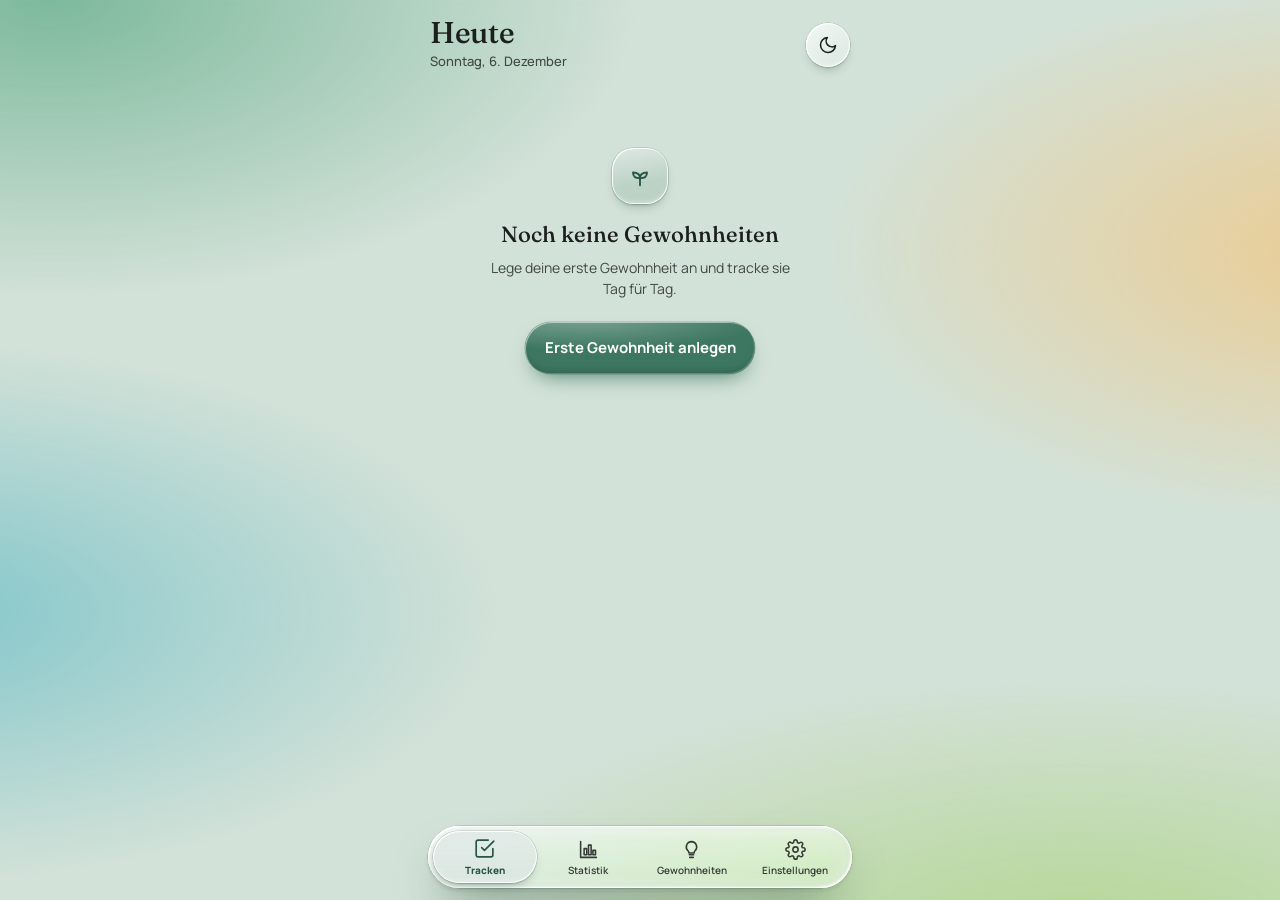
==== commit 517c4918: "Neues Design live: Fortschrittsbalken, Detailansicht, Wochenstreifen, Glas-Design mit Farbakzenten C" ====
--- a/index.html
+++ b/index.html
@@ -26,7 +26,15 @@
   --g1:#93e3a4; --g2:#53bd75; --o1:#ffc47a; --o2:#f4964a; --r1:#dd8175; --r2:#c25b4f; --g-ink:#2f8a4f;
   --shadow:0 1px 2px rgba(30,28,24,.05),0 8px 24px -12px rgba(30,28,24,.14);
   --shadow-lg:0 12px 40px -12px rgba(30,28,24,.28);
-  --radius:18px; --radius-sm:12px;
+  --rs:1; --radius:calc(18px*var(--rs)); --radius-sm:calc(12px*var(--rs));
+  --font-display:"Fraunces",serif;
+  --font-body:"Manrope",-apple-system,BlinkMacSystemFont,"Segoe UI",sans-serif;
+  --fill-g:linear-gradient(150deg,var(--g1),var(--g2)); --fill-o:linear-gradient(150deg,var(--o1),var(--o2));
+  --fill-r:linear-gradient(150deg,var(--r1),var(--r2)); --on-accent:#fff; --on-fill:#fff;
+  --font-head:var(--font-display); --font-num:var(--font-display); --o-ink:var(--o2); --r-ink:var(--r2);
+  --on-g:var(--on-fill); --on-o:var(--on-fill); --on-r:var(--on-fill); --knob:#fff;
+  --knob-on:#fff; --knob-shadow:0 1px 3px rgba(0,0,0,.25); --num-shadow:0 1px 2px rgba(0,0,0,.25); --on-accent-fill:#fff;
+  --fill-goal:linear-gradient(90deg,var(--g2),var(--accent)); --fill-accent:linear-gradient(150deg,var(--accent-soft),var(--accent));
   --safe-top:env(safe-area-inset-top,0px); --safe-bottom:env(safe-area-inset-bottom,0px);
 }
 @media (prefers-color-scheme:dark){
@@ -34,7 +42,7 @@
     --bg:#121210; --surface:#1c1b19; --surface-2:#252320; --surface-3:#2f2c28;
     --ink:#ece8e1; --ink-soft:#c4bfb6; --muted:#948f85; --faint:#615c54;
     --line:rgba(255,255,255,.08); --line-2:rgba(255,255,255,.14);
-    --accent:#77a893; --accent-soft:#233029; --accent-ink:#9cc4b3;
+    --accent:#77a893; --accent-soft:#233029; --accent-ink:#9cc4b3; --on-accent:#10201a;
     --g1:#93e3a4; --g2:#53bd75; --o1:#ffc47a; --o2:#f4964a; --r1:#dd8175; --r2:#c25b4f; --g-ink:#93e3a4;
     --shadow:0 1px 2px rgba(0,0,0,.3),0 8px 24px -12px rgba(0,0,0,.5);
     --shadow-lg:0 12px 40px -10px rgba(0,0,0,.6);
@@ -44,7 +52,7 @@
   --bg:#121210; --surface:#1c1b19; --surface-2:#252320; --surface-3:#2f2c28;
   --ink:#ece8e1; --ink-soft:#c4bfb6; --muted:#948f85; --faint:#615c54;
   --line:rgba(255,255,255,.08); --line-2:rgba(255,255,255,.14);
-  --accent:#77a893; --accent-soft:#233029; --accent-ink:#9cc4b3;
+  --accent:#77a893; --accent-soft:#233029; --accent-ink:#9cc4b3; --on-accent:#10201a;
   --g1:#93e3a4; --g2:#53bd75; --o1:#ffc47a; --o2:#f4964a; --r1:#dd8175; --r2:#c25b4f; --g-ink:#93e3a4;
   --shadow:0 1px 2px rgba(0,0,0,.3),0 8px 24px -12px rgba(0,0,0,.5);
   --shadow-lg:0 12px 40px -10px rgba(0,0,0,.6);
@@ -53,7 +61,7 @@
 *{box-sizing:border-box;-webkit-tap-highlight-color:transparent}
 html,body{margin:0;padding:0}
 body{background:var(--bg);color:var(--ink);
-  font-family:"Manrope",-apple-system,BlinkMacSystemFont,"Segoe UI",sans-serif;
+  font-family:var(--font-body);
   font-size:16px;line-height:1.5;-webkit-font-smoothing:antialiased;overflow-x:hidden}
 button{font-family:inherit;color:inherit;border:none;background:none;cursor:pointer;padding:0}
 input,select,textarea{font-family:inherit;font-size:16px}
@@ -63,7 +71,7 @@
 .app{max-width:460px;margin:0 auto;min-height:100vh;min-height:100dvh;display:flex;flex-direction:column;position:relative}
 
 .head{padding:calc(var(--safe-top) + 16px) 20px 6px;display:flex;align-items:flex-end;justify-content:space-between;gap:12px}
-.head h1{margin:0;font-family:"Fraunces",serif;font-weight:500;font-size:27px;letter-spacing:-.01em;line-height:1;font-optical-sizing:auto}
+.head h1{margin:0;font-family:var(--font-display);font-weight:500;font-size:27px;letter-spacing:-.01em;line-height:1;font-optical-sizing:auto}
 .head .sub{color:var(--muted);font-size:13px;font-weight:500;margin-top:4px}
 .head-btn{width:40px;height:40px;border-radius:50%;background:var(--surface);border:1px solid var(--line);
   display:grid;place-items:center;box-shadow:var(--shadow);transition:transform .15s}
@@ -87,33 +95,50 @@
 @media (prefers-reduced-motion:reduce){*{animation:none!important;transition:none!important;scroll-behavior:auto!important}}
 
 /* ---- Dein Tag ---- */
-.today-card{background:var(--surface);border:1px solid var(--line);border-radius:15px;
+.today-card{background:var(--surface);border:1px solid var(--line);border-radius:calc(15px*var(--rs));
   padding:10px 13px;box-shadow:var(--shadow);margin-bottom:9px}
 .tc-head{display:flex;align-items:center;justify-content:space-between;margin-bottom:7px}
 .tc-title{font-weight:700;font-size:12.5px;letter-spacing:.01em}
-.tc-count{font-family:"Fraunces",serif;font-weight:500;font-size:14px;color:var(--ink-soft);font-variant-numeric:tabular-nums}
-.tc-bar{height:10px;border-radius:6px;background:var(--surface-2);overflow:hidden}
-.tc-bar i{display:block;height:100%;border-radius:6px;transition:width .45s cubic-bezier(.32,.72,0,1)}
+.tc-count{font-family:var(--font-display);font-weight:500;font-size:14px;color:var(--ink-soft);font-variant-numeric:tabular-nums}
+.tc-bar{height:10px;border-radius:calc(6px*var(--rs));background:var(--surface-2);overflow:hidden}
+.tc-bar i{display:block;height:100%;border-radius:calc(6px*var(--rs));transition:width .45s cubic-bezier(.32,.72,0,1)}
 .tc-empty{color:var(--muted);font-size:12.5px;font-weight:500}
+
+/* ---- Rueckfrage zu archivierten Gewohnheiten ---- */
+.recall-card{background:var(--surface);border:1px solid var(--line);border-radius:calc(15px*var(--rs));
+  padding:12px 13px;box-shadow:var(--shadow);margin-bottom:9px}
+.recall-card .rc-top{display:flex;align-items:flex-start;gap:11px}
+.recall-card .ico-tile{width:34px;height:34px;border-radius:calc(11px*var(--rs));flex-shrink:0}
+.recall-card .ico-tile svg{width:18px;height:18px}
+.recall-card .rc-t{flex:1;min-width:0}
+.recall-card .rc-k{font-size:11px;font-weight:700;letter-spacing:.04em;text-transform:uppercase;color:var(--accent-ink)}
+.recall-card .rc-q{font-size:13.5px;font-weight:500;line-height:1.4;margin-top:2px}
+.recall-card .rc-q b{font-weight:800}
+.recall-card .rc-btns{display:flex;gap:8px;margin-top:11px}
+.recall-card .rc-btns button{flex:1;padding:11px 8px;border-radius:calc(12px*var(--rs));font-weight:700;font-size:13px;
+  background:var(--surface-2);color:var(--ink-soft);transition:transform .15s}
+.recall-card .rc-btns button.yes{background:var(--accent);color:var(--on-accent)}
+.recall-card .rc-btns button:active{transform:scale(.97)}
+.recall-card .rc-later{display:block;margin:10px auto 0;font-size:12px;font-weight:600;color:var(--muted)}
 
 /* ---- Week nav ---- */
 .wknav{display:flex;align-items:center;gap:7px;margin-bottom:9px}
-.wknav .nbtn{width:31px;height:31px;border-radius:10px;background:var(--surface);border:1px solid var(--line);
+.wknav .nbtn{width:31px;height:31px;border-radius:calc(10px*var(--rs));background:var(--surface);border:1px solid var(--line);
   display:grid;place-items:center;box-shadow:var(--shadow);flex-shrink:0;transition:transform .15s}
 .wknav .nbtn:active{transform:scale(.9)}
 .wknav .nbtn svg{width:15px;height:15px;stroke:var(--ink-soft);stroke-width:2;fill:none;stroke-linecap:round;stroke-linejoin:round}
 .wknav .lbl{flex:1;text-align:center;font-weight:600;font-size:13px;color:var(--ink-soft)}
-.wknav .jump{width:auto;padding:0 12px;height:31px;border-radius:10px;font-size:12px;font-weight:700;
+.wknav .jump{width:auto;padding:0 12px;height:31px;border-radius:calc(10px*var(--rs));font-size:12px;font-weight:700;
   color:var(--accent-ink);background:var(--accent-soft);box-shadow:none;flex-shrink:0}
 
 /* ---- Habit card ---- */
-.card{background:var(--surface);border:1px solid var(--line);border-radius:15px;
+.card{background:var(--surface);border:1px solid var(--line);border-radius:calc(15px*var(--rs));
   padding:8px 10px;margin-bottom:7px;box-shadow:var(--shadow);
   transition:transform .2s cubic-bezier(.34,1.5,.5,1),box-shadow .2s}
 .card:active{transform:scale(.985)}
 .card-top{display:flex;align-items:center;gap:9px;margin-bottom:6px}
 .card-open{flex:1;min-width:0;display:flex;align-items:center;gap:9px;text-align:left;
-  border-radius:10px;padding:2px;margin:-2px;transition:transform .2s cubic-bezier(.34,1.5,.5,1),background .2s}
+  border-radius:calc(10px*var(--rs));padding:2px;margin:-2px;transition:transform .2s cubic-bezier(.34,1.5,.5,1),background .2s}
 .card-open:active{transform:scale(.97);background:var(--surface-2)}
 .card-chev{width:15px;height:15px;flex-shrink:0;stroke:var(--faint);fill:none;stroke-width:2.2;
   stroke-linecap:round;stroke-linejoin:round;margin-left:1px}
@@ -122,13 +147,13 @@
 .group-card{border-color:var(--line-2)}
 .grp-members{font-size:11px;font-weight:600;color:var(--muted);line-height:1.35;margin:-2px 0 8px;
   display:-webkit-box;-webkit-line-clamp:2;-webkit-box-orient:vertical;overflow:hidden}
-.grp-check{width:30px;height:30px;flex-shrink:0;border-radius:9px;background:var(--surface-2);display:grid;
+.grp-check{width:30px;height:30px;flex-shrink:0;border-radius:calc(9px*var(--rs));background:var(--surface-2);display:grid;
   place-items:center;transition:transform .22s cubic-bezier(.34,1.6,.5,1),background .2s}
 .grp-check svg{width:16px;height:16px;stroke:var(--muted);fill:none;stroke-width:2.4;stroke-linecap:round;stroke-linejoin:round}
-.grp-check.on{background:linear-gradient(150deg,var(--g1),var(--g2))}
-.grp-check.on svg{stroke:#fff}
+.grp-check.on{background:var(--fill-g)}
+.grp-check.on svg{stroke:var(--on-fill)}
 .grp-check:active{transform:scale(.85)}
-.grp-toggle{width:30px;height:30px;flex-shrink:0;border-radius:9px;display:grid;place-items:center;
+.grp-toggle{width:30px;height:30px;flex-shrink:0;border-radius:calc(9px*var(--rs));display:grid;place-items:center;
   transition:transform .25s cubic-bezier(.34,1.4,.5,1)}
 .grp-toggle svg{width:17px;height:17px;stroke:var(--muted);fill:none;stroke-width:2.2;stroke-linecap:round;stroke-linejoin:round}
 .grp-toggle.open{transform:rotate(180deg)}
@@ -137,36 +162,36 @@
 .card-sub{box-shadow:none;background:var(--surface-2);margin-bottom:6px}
 
 /* group day sheet */
-.bulk-btn{padding:13px 10px;border-radius:13px;background:var(--surface-2);color:var(--ink-soft);
+.bulk-btn{padding:13px 10px;border-radius:calc(13px*var(--rs));background:var(--surface-2);color:var(--ink-soft);
   font-weight:700;font-size:13.5px;flex:1;transition:transform .2s cubic-bezier(.34,1.5,.5,1)}
 .bulk-btn:active{transform:scale(.96)}
-.bulk-btn.main{width:100%;background:linear-gradient(150deg,var(--g1),var(--g2));color:#fff;
+.bulk-btn.main{width:100%;background:var(--fill-g);color:var(--on-fill);
   font-size:15px;padding:15px;margin-bottom:8px}
 .bulk-row{display:flex;gap:8px;margin-bottom:18px}
 .sit-row .sn .off{font-weight:600;font-size:11px;color:var(--faint);margin-left:6px}
 
 /* member picker */
-.pick-row{width:100%;display:flex;align-items:center;gap:11px;padding:9px 11px;border-radius:13px;
+.pick-row{width:100%;display:flex;align-items:center;gap:11px;padding:9px 11px;border-radius:calc(13px*var(--rs));
   border:1.5px solid var(--line);background:var(--surface);margin-bottom:8px;text-align:left;
   transition:transform .2s cubic-bezier(.34,1.5,.5,1),border-color .2s,background .2s}
 .pick-row:active{transform:scale(.98)}
 .pick-row.sel{border-color:var(--accent);background:var(--accent-soft)}
-.pick-row .ico-tile{width:28px;height:28px;border-radius:8px}
+.pick-row .ico-tile{width:28px;height:28px;border-radius:calc(8px*var(--rs))}
 .pick-row .ico-tile svg{width:16px;height:16px}
 .pr-name{flex:1;min-width:0;font-size:14px;font-weight:600;display:flex;flex-direction:column;gap:1px}
 .pr-name span{white-space:nowrap;overflow:hidden;text-overflow:ellipsis}
 .pr-name em{font-style:normal;font-size:11px;font-weight:600;color:var(--faint)}
-.pr-box{width:22px;height:22px;flex-shrink:0;border-radius:7px;border:1.5px solid var(--line-2);
+.pr-box{width:22px;height:22px;flex-shrink:0;border-radius:calc(7px*var(--rs));border:1.5px solid var(--line-2);
   display:grid;place-items:center}
 .pick-row.sel .pr-box{background:var(--accent);border-color:var(--accent)}
-.pr-box svg{width:14px;height:14px;stroke:#fff;fill:none;stroke-width:3;stroke-linecap:round;stroke-linejoin:round}
-.ico-tile{width:29px;height:29px;border-radius:9px;background:var(--accent-soft);display:grid;place-items:center;flex-shrink:0}
+.pr-box svg{width:14px;height:14px;stroke:var(--on-accent-fill);fill:none;stroke-width:3;stroke-linecap:round;stroke-linejoin:round}
+.ico-tile{width:29px;height:29px;border-radius:calc(9px*var(--rs));background:var(--accent-soft);display:grid;place-items:center;flex-shrink:0}
 .ico-tile svg{width:17px;height:17px;stroke:var(--accent-ink);fill:none;stroke-width:1.7;stroke-linecap:round;stroke-linejoin:round}
 .card-name{flex:1;min-width:0}
 .card-name h3{margin:0;font-size:14px;font-weight:700;letter-spacing:-.01em;white-space:nowrap;overflow:hidden;text-overflow:ellipsis}
 .card-name .goal{color:var(--muted);font-size:10.5px;font-weight:500;margin-top:0;white-space:nowrap;overflow:hidden;text-overflow:ellipsis}
 .chip-streak{display:flex;align-items:center;gap:4px;flex-shrink:0;padding:3px 9px 3px 7px;background:var(--surface-2);
-  border-radius:20px;font-weight:700;font-size:12px;color:var(--ink-soft);font-variant-numeric:tabular-nums}
+  border-radius:calc(20px*var(--rs));font-weight:700;font-size:12px;color:var(--ink-soft);font-variant-numeric:tabular-nums}
 .chip-streak.on{background:var(--accent-soft);color:var(--accent-ink)}
 .chip-streak svg{width:13px;height:13px;fill:none;stroke:currentColor;stroke-width:1.9;stroke-linecap:round;stroke-linejoin:round}
 
@@ -174,7 +199,7 @@
 .day{display:flex;flex-direction:column;align-items:center;gap:2px}
 .day .dl{font-size:9px;font-weight:700;color:var(--faint);letter-spacing:.02em;text-transform:uppercase}
 .day .dn{font-size:9.5px;font-weight:600;color:var(--muted);font-variant-numeric:tabular-nums}
-.cell{width:100%;height:33px;border-radius:8px;background:var(--surface-2);border:1.5px solid transparent;
+.cell{width:100%;height:33px;border-radius:calc(8px*var(--rs));background:var(--surface-2);border:1.5px solid transparent;
   position:relative;overflow:hidden;transition:transform .22s cubic-bezier(.34,1.6,.5,1);display:flex;flex-direction:column}
 .cell:active{transform:scale(.82)}
 .cell.today{border-color:var(--accent)}
@@ -182,14 +207,14 @@
 .cell.offsched{background:repeating-linear-gradient(45deg,var(--surface-2),var(--surface-2) 3px,transparent 3px,transparent 6px);opacity:.55}
 .seg{flex:1;transition:background .25s}
 .seg + .seg{border-top:1px solid rgba(255,255,255,.32)}
-.seg.g{background:linear-gradient(150deg,var(--g1),var(--g2))}
-.seg.o{background:linear-gradient(150deg,var(--o1),var(--o2))}
-.seg.r{background:linear-gradient(150deg,var(--r1),var(--r2))}
+.seg.g{background:var(--fill-g)}
+.seg.o{background:var(--fill-o)}
+.seg.r{background:var(--fill-r)}
 .cell .dot{position:absolute;bottom:3px;left:50%;transform:translateX(-50%);width:3px;height:3px;border-radius:50%;background:var(--faint)}
 .cell.done .dot{display:none}
 .goalbar{margin-top:8px;display:flex;flex-direction:column;gap:4px}
-.gb-track{height:5px;border-radius:4px;background:var(--surface-2);overflow:hidden}
-.gb-track i{display:block;height:100%;border-radius:4px;background:linear-gradient(90deg,var(--g2),var(--accent));
+.gb-track{height:5px;border-radius:calc(4px*var(--rs));background:var(--surface-2);overflow:hidden}
+.gb-track i{display:block;height:100%;border-radius:calc(4px*var(--rs));background:var(--fill-goal);
   transition:width .5s cubic-bezier(.32,.72,0,1)}
 .gb-cap{font-size:9.5px;font-weight:700;color:var(--faint);letter-spacing:.03em}
 
@@ -205,25 +230,25 @@
   transition:transform .25s cubic-bezier(.34,1.4,.5,1)}
 .mchev.open{transform:rotate(180deg)}
 .mname{display:flex;align-items:center;gap:6px;min-width:0;text-align:left}
-.mname .ico-tile{width:22px;height:22px;border-radius:7px;flex-shrink:0}
+.mname .ico-tile{width:22px;height:22px;border-radius:calc(7px*var(--rs));flex-shrink:0}
 .mname .ico-tile svg{width:12px;height:12px}
 .mname span{font-size:11.5px;font-weight:700;white-space:nowrap;overflow:hidden;text-overflow:ellipsis}
 .mrow.sub .mname{padding-left:11px}
 .mrow.sub .mname span{font-weight:600;color:var(--ink-soft);font-size:11px}
-.mcell{aspect-ratio:1;border-radius:6px;background:var(--surface-2);position:relative;overflow:hidden;display:flex;flex-direction:column}
+.mcell{aspect-ratio:1;border-radius:calc(6px*var(--rs));background:var(--surface-2);position:relative;overflow:hidden;display:flex;flex-direction:column}
 .mcell.future{opacity:.4}
 .mcell.offsched{background:repeating-linear-gradient(45deg,var(--surface-2),var(--surface-2) 2px,transparent 2px,transparent 4px);opacity:.55}
 .mcell.today{outline:1.5px solid var(--accent);outline-offset:1px}
 .mseg{flex:1}
 .mseg+.mseg{border-top:1px solid rgba(255,255,255,.32)}
-.mseg.g{background:linear-gradient(150deg,var(--g1),var(--g2))}
-.mseg.o{background:linear-gradient(150deg,var(--o1),var(--o2))}
-.mseg.r{background:linear-gradient(150deg,var(--r1),var(--r2))}
+.mseg.g{background:var(--fill-g)}
+.mseg.o{background:var(--fill-o)}
+.mseg.r{background:var(--fill-r)}
 .mstreak{font-size:11px;font-weight:800;color:var(--faint);font-variant-numeric:tabular-nums;
   display:flex;align-items:center;justify-content:flex-end;gap:1px}
 .mstreak svg{width:11px;height:11px;fill:none;stroke:currentColor;stroke-width:2;stroke-linecap:round;stroke-linejoin:round;flex-shrink:0}
 .mstreak.on{color:var(--accent-ink)}
-.mstreak.warn{color:var(--o2)}
+.mstreak.warn{color:var(--o-ink)}
 /* Meilenstein-Punkt am Icon (Matrix hat keinen Platz fuer Text) */
 .ico-tile.ms-stable,.ico-tile.ms-archive{position:relative}
 .ico-tile.ms-stable::after,.ico-tile.ms-archive::after{content:"";position:absolute;top:-2px;right:-2px;width:7px;height:7px;
@@ -243,10 +268,10 @@
 .tname{flex:1;min-width:0}
 .tname .n{font-size:14px;font-weight:700;white-space:nowrap;overflow:hidden;text-overflow:ellipsis}
 .tname .sit{font-size:11.5px;color:var(--muted);font-weight:500;margin-top:1px;white-space:nowrap;overflow:hidden;text-overflow:ellipsis}
-.tstatus{width:38px;height:38px;border-radius:11px;background:var(--surface-2);flex-shrink:0}
-.tstatus.g{background:linear-gradient(150deg,var(--g1),var(--g2))}
-.tstatus.o{background:linear-gradient(150deg,var(--o1),var(--o2))}
-.tstatus.r{background:linear-gradient(150deg,var(--r1),var(--r2))}
+.tstatus{width:38px;height:38px;border-radius:calc(11px*var(--rs));background:var(--surface-2);flex-shrink:0}
+.tstatus.g{background:var(--fill-g)}
+.tstatus.o{background:var(--fill-o)}
+.tstatus.r{background:var(--fill-r)}
 .tempty{text-align:center;padding:34px 10px;color:var(--muted);font-size:13.5px;font-weight:500}
 /* Gruppenzeile in der Heute-Liste: Chevron zum Auf-/Zuklappen + eigener Bereich zum Oeffnen des Tagesblatts */
 .tchev{width:16px;height:16px;flex-shrink:0;display:flex;align-items:center;justify-content:center}
@@ -260,13 +285,13 @@
 .tgroup.closed .tghead{margin-bottom:-2px}
 .tghead .ico-tile{background:var(--accent)}
 .tghead .ico-tile svg{stroke:var(--surface)}
-.tghead .tname .n{font-family:"Fraunces",serif;font-weight:500;font-size:16.5px;color:var(--accent-ink)}
+.tghead .tname .n{font-family:var(--font-display);font-weight:500;font-size:16.5px;color:var(--accent-ink)}
 .tghead .mchev{stroke:var(--accent-ink)}
 .tghead+.trow{border-top:none}
 .tghead .tstatus{background:var(--surface)}
 /* Woche: Gruppenzeile als farbiges Band, Spalten bleiben ausgerichtet */
-.mrow.grp{background:var(--accent-soft);border-radius:10px;margin:4px -6px 1px;padding:6px;border-top:none}
-.mrow.grp .mname span{font-family:"Fraunces",serif;font-weight:500;font-size:13px;color:var(--accent-ink)}
+.mrow.grp{background:var(--accent-soft);border-radius:calc(10px*var(--rs));margin:4px -6px 1px;padding:6px;border-top:none}
+.mrow.grp .mname span{font-family:var(--font-display);font-weight:500;font-size:13px;color:var(--accent-ink)}
 .mrow.grp .ico-tile{background:var(--accent)}
 .mrow.grp .ico-tile svg{stroke:var(--surface)}
 .mrow.grp .mchev{stroke:var(--accent-ink)}
@@ -281,17 +306,17 @@
 .tname .n svg{width:13px;height:13px;flex-shrink:0;stroke:var(--faint);fill:none;stroke-width:1.9;stroke-linecap:round;stroke-linejoin:round}
 .tmeta{display:flex;align-items:center;gap:6px;margin-top:2px;min-width:0}
 .tmeta .sit{margin-top:0}
-.tmeta .warn{font-size:11px;font-weight:700;color:var(--o2);white-space:nowrap}
+.tmeta .warn{font-size:11px;font-weight:700;color:var(--o-ink);white-space:nowrap}
 .tstatus{display:flex;overflow:hidden;gap:0}
 .tstatus i{flex:1;display:block}
 .tstatus i+i{border-left:1.5px solid var(--surface)}
-.tstatus i.g{background:linear-gradient(150deg,var(--g1),var(--g2))}
-.tstatus i.o{background:linear-gradient(150deg,var(--o1),var(--o2))}
-.tstatus i.r{background:linear-gradient(150deg,var(--r1),var(--r2))}
+.tstatus i.g{background:var(--fill-g)}
+.tstatus i.o{background:var(--fill-o)}
+.tstatus i.r{background:var(--fill-r)}
 .trow .chip-streak{padding:5px 10px 5px 8px;font-size:13.5px;font-weight:800}
 .trow .chip-streak svg{width:14px;height:14px;stroke-width:2.1}
-.chip-streak.warn{background:rgba(244,150,74,.16);color:var(--o2)}
-.badge{display:inline-block;padding:1px 7px;border-radius:10px;font-size:10.5px;font-weight:700;white-space:nowrap;flex-shrink:0}
+.chip-streak.warn{background:rgba(244,150,74,.16);color:var(--o-ink)}
+.badge{display:inline-block;padding:1px 7px;border-radius:calc(10px*var(--rs));font-size:10.5px;font-weight:700;white-space:nowrap;flex-shrink:0}
 .badge.stable{background:var(--accent-soft);color:var(--accent-ink)}
 .badge.archive{background:rgba(83,189,117,.16);color:var(--g-ink)}
 
@@ -300,17 +325,17 @@
 .add-btn:active{background:var(--surface-2)}
 .add-btn svg{width:17px;height:17px;stroke:currentColor;fill:none;stroke-width:2;stroke-linecap:round}
 .empty{text-align:center;padding:56px 30px;color:var(--muted)}
-.empty .ico{margin:0 auto 14px;width:56px;height:56px;border-radius:16px;background:var(--accent-soft);display:grid;place-items:center}
+.empty .ico{margin:0 auto 14px;width:56px;height:56px;border-radius:calc(16px*var(--rs));background:var(--accent-soft);display:grid;place-items:center}
 .empty .ico svg{width:28px;height:28px;stroke:var(--accent-ink);fill:none;stroke-width:1.6;stroke-linecap:round;stroke-linejoin:round}
-.empty h2{font-family:"Fraunces",serif;font-weight:500;font-size:22px;color:var(--ink);margin:0 0 6px}
+.empty h2{font-family:var(--font-display);font-weight:500;font-size:22px;color:var(--ink);margin:0 0 6px}
 .empty p{font-size:14px;margin:0 0 22px;line-height:1.55}
 .section-label{font-size:11.5px;font-weight:700;letter-spacing:.06em;text-transform:uppercase;color:var(--faint);margin:20px 6px 11px}
 
 /* ---- Nav ---- */
 .nav{position:fixed;bottom:0;left:50%;transform:translateX(-50%);width:100%;max-width:460px;
   padding:8px 20px calc(var(--safe-bottom) + 10px);background:linear-gradient(to top,var(--bg) 55%,transparent);z-index:40}
-.nav-inner{background:var(--surface);border:1px solid var(--line);border-radius:22px;box-shadow:var(--shadow-lg);display:flex;padding:6px}
-.nav-item{flex:1;padding:8px 0 6px;border-radius:15px;display:flex;flex-direction:column;align-items:center;gap:3px;color:var(--muted);
+.nav-inner{background:var(--surface);border:1px solid var(--line);border-radius:calc(22px*var(--rs));box-shadow:var(--shadow-lg);display:flex;padding:6px}
+.nav-item{flex:1;padding:8px 0 6px;border-radius:calc(15px*var(--rs));display:flex;flex-direction:column;align-items:center;gap:3px;color:var(--muted);
   transition:color .2s,background .3s cubic-bezier(.34,1.28,.52,1),transform .22s cubic-bezier(.34,1.5,.5,1)}
 .nav-item.active{color:var(--accent-ink);background:var(--accent-soft)}
 .nav-item svg{width:21px;height:21px;stroke:currentColor;fill:none;stroke-width:1.8;stroke-linecap:round;stroke-linejoin:round;
@@ -324,12 +349,12 @@
   opacity:0;pointer-events:none;transition:opacity .3s;z-index:50}
 .scrim.show{opacity:1;pointer-events:auto}
 .sheet{position:fixed;left:50%;bottom:0;transform:translate(-50%,100%);width:100%;max-width:460px;background:var(--bg);
-  border-radius:26px 26px 0 0;z-index:60;box-shadow:var(--shadow-lg);transition:transform .38s cubic-bezier(.32,.72,0,1);
+  border-radius:calc(26px*var(--rs)) calc(26px*var(--rs)) 0 0;z-index:60;box-shadow:var(--shadow-lg);transition:transform .38s cubic-bezier(.32,.72,0,1);
   max-height:92dvh;display:flex;flex-direction:column;padding-bottom:var(--safe-bottom)}
 .sheet.show{transform:translate(-50%,0)}
-.grabber{width:38px;height:5px;border-radius:3px;background:var(--line-2);margin:9px auto 2px;flex-shrink:0}
+.grabber{width:38px;height:5px;border-radius:calc(3px*var(--rs));background:var(--line-2);margin:9px auto 2px;flex-shrink:0}
 .sheet-head{display:flex;align-items:center;justify-content:space-between;padding:6px 20px 12px}
-.sheet-head h2{margin:0;font-family:"Fraunces",serif;font-weight:500;font-size:22px;letter-spacing:-.01em}
+.sheet-head h2{margin:0;font-family:var(--font-display);font-weight:500;font-size:22px;letter-spacing:-.01em}
 .sheet-body{overflow-y:auto;-webkit-overflow-scrolling:touch;padding:0 20px 24px}
 .x-btn{width:32px;height:32px;border-radius:50%;background:var(--surface-2);display:grid;place-items:center}
 .x-btn svg{width:16px;height:16px;stroke:var(--ink-soft);stroke-width:2.2;fill:none;stroke-linecap:round}
@@ -338,20 +363,20 @@
 .sit-row{margin-bottom:14px}
 .sit-row .sn{font-size:14px;font-weight:700;margin-bottom:8px}
 .choices{display:grid;grid-template-columns:repeat(3,1fr);gap:8px}
-.choice{padding:13px 6px 11px;border-radius:14px;border:1.5px solid var(--line);background:var(--surface);
+.choice{padding:13px 6px 11px;border-radius:calc(14px*var(--rs));border:1.5px solid var(--line);background:var(--surface);
   display:flex;flex-direction:column;align-items:center;gap:7px;
   transition:transform .22s cubic-bezier(.34,1.6,.5,1),background .18s,border-color .18s}
 .choice:active{transform:scale(.9)}
 .choice.sel .sw{animation:swpop .35s cubic-bezier(.34,1.5,.5,1)}
 @keyframes swpop{0%{transform:scale(.7)}60%{transform:scale(1.15)}100%{transform:scale(1)}}
-.choice .sw{width:25px;height:25px;border-radius:8px}
+.choice .sw{width:25px;height:25px;border-radius:calc(8px*var(--rs))}
 .choice .cl{font-size:11px;font-weight:600;color:var(--muted)}
 .choice.sel{border-color:var(--accent);background:var(--accent-soft)}
 .choice.sel .cl{color:var(--ink)}
-.sw.g{background:linear-gradient(150deg,var(--g1),var(--g2))}
-.sw.o{background:linear-gradient(150deg,var(--o1),var(--o2))}
-.sw.r{background:linear-gradient(150deg,var(--r1),var(--r2))}
-.clear-day{width:100%;margin-top:8px;padding:12px;border-radius:13px;background:var(--surface-2);color:var(--muted);font-weight:600;font-size:13.5px}
+.sw.g{background:var(--fill-g)}
+.sw.o{background:var(--fill-o)}
+.sw.r{background:var(--fill-r)}
+.clear-day{width:100%;margin-top:8px;padding:12px;border-radius:calc(13px*var(--rs));background:var(--surface-2);color:var(--muted);font-weight:600;font-size:13.5px}
 
 /* forms */
 .field{margin-bottom:18px}
@@ -361,51 +386,49 @@
 .esec{font-size:12px;font-weight:700;letter-spacing:.06em;text-transform:uppercase;color:var(--accent-ink);
   margin:20px 2px 12px;padding-top:16px;border-top:1px solid var(--line)}
 .esec .opt{color:var(--faint);font-weight:600;text-transform:none;letter-spacing:0}
-.seg-toggle{display:flex;background:var(--surface-2);border-radius:13px;padding:4px;gap:4px}
-.seg-toggle button{flex:1;padding:10px 6px;border-radius:10px;font-weight:600;font-size:13px;color:var(--muted);
+.seg-toggle{display:flex;background:var(--surface-2);border-radius:calc(13px*var(--rs));padding:4px;gap:4px}
+.seg-toggle button{flex:1;padding:10px 6px;border-radius:calc(10px*var(--rs));font-weight:600;font-size:13px;color:var(--muted);
   text-align:center;transition:background .2s,color .2s,box-shadow .2s}
 .seg-toggle button.sel{background:var(--surface);color:var(--ink);box-shadow:var(--shadow)}
-.inp{width:100%;padding:12px 14px;border-radius:12px;border:1.5px solid var(--line);background:var(--surface);
+.inp{width:100%;padding:12px 14px;border-radius:calc(12px*var(--rs));border:1.5px solid var(--line);background:var(--surface);
   color:var(--ink);outline:none;transition:.18s;font-weight:500}
 .inp:focus{border-color:var(--accent)}
 select.inp{appearance:none;-webkit-appearance:none;
   background-image:url("data:image/svg+xml,%3Csvg xmlns='http://www.w3.org/2000/svg' width='16' height='16' fill='none' stroke='%238a857c' stroke-width='2' stroke-linecap='round'%3E%3Cpath d='M4 6l4 4 4-4'/%3E%3C/svg%3E");
   background-repeat:no-repeat;background-position:right 13px center;padding-right:38px}
 .icon-pick{display:flex;flex-wrap:wrap;gap:8px;max-height:180px;overflow-y:auto;padding:2px;
-  border:1px solid var(--line);border-radius:14px;background:var(--surface-2)}
-.icon-pick button{width:44px;height:44px;border-radius:12px;background:var(--surface);border:1.5px solid var(--line);display:grid;place-items:center;transition:.14s}
+  border:1px solid var(--line);border-radius:calc(14px*var(--rs));background:var(--surface-2)}
+.icon-pick button{width:44px;height:44px;border-radius:calc(12px*var(--rs));background:var(--surface);border:1.5px solid var(--line);display:grid;place-items:center;transition:.14s}
 .icon-pick button svg{width:21px;height:21px;stroke:var(--ink-soft);fill:none;stroke-width:1.7;stroke-linecap:round;stroke-linejoin:round}
 .icon-pick button.sel{border-color:var(--accent);background:var(--accent-soft);transform:scale(1.04)}
 .icon-pick button.sel svg{stroke:var(--accent-ink)}
 .wd-pick{display:flex;gap:6px}
-.wd-pick button{flex:1;aspect-ratio:1;border-radius:10px;background:var(--surface);border:1.5px solid var(--line);
+.wd-pick button{flex:1;aspect-ratio:1;border-radius:calc(10px*var(--rs));background:var(--surface);border:1.5px solid var(--line);
   font-size:12px;font-weight:700;color:var(--muted);transition:.14s}
 .wd-pick button.sel{background:var(--accent-soft);border-color:transparent;color:var(--accent-ink)}
 .stepper{display:flex;align-items:center;gap:14px}
-.stepper button{width:38px;height:38px;border-radius:11px;background:var(--surface-2);font-size:21px;font-weight:500;display:grid;place-items:center;color:var(--ink-soft)}
-.stepper .val{font-family:"Fraunces",serif;font-size:25px;font-weight:500;min-width:44px;text-align:center;font-variant-numeric:tabular-nums}
+.stepper button{width:38px;height:38px;border-radius:calc(11px*var(--rs));background:var(--surface-2);font-size:21px;font-weight:500;display:grid;place-items:center;color:var(--ink-soft)}
+.stepper .val{font-family:var(--font-display);font-size:25px;font-weight:500;min-width:44px;text-align:center;font-variant-numeric:tabular-nums}
 .stepper .unit{color:var(--muted);font-size:13px;font-weight:600}
 .sit-edit,.rem-time{display:flex;align-items:center;gap:9px;margin-bottom:9px}
 .sit-edit .inp,.rem-time .inp{flex:1}
-.del{width:40px;height:42px;flex-shrink:0;border-radius:11px;background:var(--surface-2);display:grid;place-items:center}
-.del svg{width:17px;height:17px;stroke:var(--r2);stroke-width:2;fill:none;stroke-linecap:round;stroke-linejoin:round}
+.del{width:40px;height:42px;flex-shrink:0;border-radius:calc(11px*var(--rs));background:var(--surface-2);display:grid;place-items:center}
+.del svg{width:17px;height:17px;stroke:var(--r-ink);stroke-width:2;fill:none;stroke-linecap:round;stroke-linejoin:round}
 .add-inline{color:var(--accent-ink);font-weight:700;font-size:13.5px;display:flex;align-items:center;gap:6px;padding:6px 0}
 .add-inline svg{width:16px;height:16px;stroke:currentColor;stroke-width:2.2;fill:none;stroke-linecap:round}
-.primary{width:100%;padding:15px;border-radius:14px;background:var(--accent);color:#fff;font-weight:700;font-size:15px;transition:.15s;margin-top:6px}
-:root[data-theme="dark"] .primary,:root:not([data-theme="light"]) .primary{color:#10201a}
-@media (prefers-color-scheme:light){:root:not([data-theme="dark"]) .primary{color:#fff}}
+.primary{width:100%;padding:15px;border-radius:calc(14px*var(--rs));background:var(--accent);color:var(--on-accent);font-weight:700;font-size:15px;transition:.15s;margin-top:6px}
 .primary:active{transform:scale(.98);filter:brightness(.96)}
-.danger-btn{width:100%;padding:14px;border-radius:14px;background:transparent;color:var(--r2);font-weight:600;font-size:14px;margin-top:8px}
-
-.switch{width:50px;height:30px;border-radius:16px;background:var(--surface-3);position:relative;transition:.22s;flex-shrink:0}
+.danger-btn{width:100%;padding:14px;border-radius:calc(14px*var(--rs));background:transparent;color:var(--r-ink);font-weight:600;font-size:14px;margin-top:8px}
+
+.switch{width:50px;height:30px;border-radius:calc(16px*var(--rs));background:var(--surface-3);position:relative;transition:.22s;flex-shrink:0}
 .switch.on{background:var(--accent)}
-.switch::after{content:"";position:absolute;top:3px;left:3px;width:24px;height:24px;border-radius:50%;background:#fff;transition:.22s;box-shadow:0 1px 3px rgba(0,0,0,.25)}
-.switch.on::after{transform:translateX(20px)}
+.switch::after{content:"";position:absolute;top:3px;left:3px;width:24px;height:24px;border-radius:50%;background:var(--knob);transition:.22s;box-shadow:var(--knob-shadow)}
+.switch.on::after{transform:translateX(20px);background:var(--knob-on)}
 
 .set-group{background:var(--surface);border:1px solid var(--line);border-radius:var(--radius);overflow:hidden;margin-bottom:14px;box-shadow:var(--shadow)}
 .set-row{display:flex;align-items:center;gap:13px;padding:14px 15px;border-bottom:1px solid var(--line)}
 .set-row:last-child{border-bottom:none}
-.set-row .si{width:34px;height:34px;border-radius:10px;background:var(--surface-2);display:grid;place-items:center;flex-shrink:0}
+.set-row .si{width:34px;height:34px;border-radius:calc(10px*var(--rs));background:var(--surface-2);display:grid;place-items:center;flex-shrink:0}
 .set-row .si svg{width:18px;height:18px;stroke:var(--ink-soft);fill:none;stroke-width:1.8;stroke-linecap:round;stroke-linejoin:round}
 .set-row .si.acc{background:var(--accent-soft)}
 .set-row .si.acc svg{stroke:var(--accent-ink)}
@@ -415,37 +438,39 @@
 .set-row .inp{width:auto;padding:8px 11px}
 .set-row .chev{stroke:var(--faint);width:17px;height:17px;fill:none;stroke-width:2;stroke-linecap:round;stroke-linejoin:round}
 .set-row.tap:active{background:var(--surface-2)}
+.set-row .chev.fold{transition:transform .25s cubic-bezier(.34,1.4,.5,1)}
+.set-row .chev.fold.open{transform:rotate(180deg)}
 .pill-val{color:var(--muted);font-size:13px;font-weight:600}
 
 /* ideas */
 .idea-add{display:flex;gap:9px;margin-bottom:14px}
 .idea-add .inp{flex:1}
-.idea-addbtn{width:48px;flex-shrink:0;border-radius:12px;background:var(--accent-soft);color:var(--accent-ink);
+.idea-addbtn{width:48px;flex-shrink:0;border-radius:calc(12px*var(--rs));background:var(--accent-soft);color:var(--accent-ink);
   font-size:26px;font-weight:400;display:grid;place-items:center;transition:transform .22s cubic-bezier(.34,1.6,.5,1)}
 .idea-addbtn:active{transform:scale(.88)}
 .idea-card{display:flex;align-items:flex-start;gap:11px;background:var(--surface);border:1px solid var(--line);
-  border-radius:14px;padding:12px 13px;margin-bottom:9px;box-shadow:var(--shadow);
+  border-radius:calc(14px*var(--rs));padding:12px 13px;margin-bottom:9px;box-shadow:var(--shadow);
   transition:transform .2s cubic-bezier(.34,1.5,.5,1)}
 .idea-card:active{transform:scale(.99)}
 .idea-card .itext{flex:1;font-size:14px;font-weight:500;line-height:1.4;word-break:break-word;padding-top:5px}
 .idea-card .iact{display:flex;gap:6px;flex-shrink:0}
-.idea-card .iact button{width:33px;height:33px;border-radius:9px;background:var(--surface-2);display:grid;place-items:center;
+.idea-card .iact button{width:33px;height:33px;border-radius:calc(9px*var(--rs));background:var(--surface-2);display:grid;place-items:center;
   transition:transform .2s cubic-bezier(.34,1.6,.5,1)}
 .idea-card .iact button:active{transform:scale(.86)}
 .idea-card .iact button svg{width:16px;height:16px;fill:none;stroke-width:1.9;stroke-linecap:round;stroke-linejoin:round}
 .idea-card .iact .conv{background:var(--accent-soft)}
 .idea-card .iact .conv svg{stroke:var(--accent-ink)}
-.idea-card .iact .rm svg{stroke:var(--r2)}
+.idea-card .iact .rm svg{stroke:var(--r-ink)}
 
 /* stats */
 .hero-stat{background:var(--surface);border:1px solid var(--line);border-radius:var(--radius);padding:18px;box-shadow:var(--shadow);margin-bottom:12px}
 .hero-stat .row{display:flex;gap:12px}
 .hs{flex:1;text-align:center}
-.hs .n{font-family:"Fraunces",serif;font-weight:500;font-size:32px;line-height:1;letter-spacing:-.02em;font-variant-numeric:tabular-nums}
-.hs .n.g{color:var(--g2)} .hs .n.o{color:var(--o2)}
+.hs .n{font-family:var(--font-display);font-weight:500;font-size:32px;line-height:1;letter-spacing:-.02em;font-variant-numeric:tabular-nums}
+.hs .n.g{color:var(--g2)} .hs .n.o{color:var(--o-ink)}
 .hs .l{font-size:11px;font-weight:600;color:var(--muted);margin-top:6px}
 .hs + .hs{border-left:1px solid var(--line)}
-.bar{height:9px;border-radius:6px;background:var(--surface-2);overflow:hidden;display:flex;margin-top:16px}
+.bar{height:9px;border-radius:calc(6px*var(--rs));background:var(--surface-2);overflow:hidden;display:flex;margin-top:16px}
 .bar i{display:block;height:100%}
 .bar i.g{background:linear-gradient(90deg,var(--g1),var(--g2))}
 .bar i.o{background:linear-gradient(90deg,var(--o1),var(--o2))}
@@ -455,49 +480,50 @@
 .stat-card .sh .ico-tile{width:32px;height:32px}
 .stat-card .sh .ico-tile svg{width:18px;height:18px}
 .stat-card .sh h3{margin:0;font-size:14.5px;font-weight:700;flex:1;white-space:nowrap;overflow:hidden;text-overflow:ellipsis}
-.stat-card .sh .pct{font-family:"Fraunces",serif;font-size:19px;font-weight:500;color:var(--accent-ink)}
+.stat-card .sh .pct{font-family:var(--font-display);font-size:19px;font-weight:500;color:var(--accent-ink)}
 .mnav{display:flex;align-items:center;justify-content:space-between;margin-bottom:13px;padding:0 4px}
-.mnav h2{font-family:"Fraunces",serif;font-weight:500;font-size:19px;margin:0;text-transform:capitalize}
-.mnav button{width:36px;height:36px;border-radius:11px;background:var(--surface);border:1px solid var(--line);display:grid;place-items:center;box-shadow:var(--shadow)}
+.mnav h2{font-family:var(--font-display);font-weight:500;font-size:19px;margin:0;text-transform:capitalize}
+.mnav button{width:36px;height:36px;border-radius:calc(11px*var(--rs));background:var(--surface);border:1px solid var(--line);display:grid;place-items:center;box-shadow:var(--shadow)}
 .mnav button svg{width:17px;height:17px;stroke:var(--ink-soft);stroke-width:2;fill:none;stroke-linecap:round;stroke-linejoin:round}
 .mnav button:disabled{opacity:.35}
-.cal{display:grid;grid-template-columns:repeat(7,1fr);gap:5px}
+.cal{display:grid;grid-template-columns:repeat(7,minmax(0,1fr));gap:5px}
 .cal .cd{text-align:center;font-size:10px;font-weight:700;color:var(--faint);padding-bottom:3px;text-transform:uppercase}
-.cal .mc{aspect-ratio:1;border-radius:9px;background:var(--surface-2);position:relative;overflow:hidden;display:flex}
-.cal .mc.empty{background:transparent}
+.cal .mc{aspect-ratio:1;border-radius:calc(9px*var(--rs));background:var(--surface-2);position:relative;overflow:hidden;display:flex}
+.cal .mc.empty{background:transparent;padding:0}
 .cal .mc .num{position:absolute;inset:0;display:grid;place-items:center;font-size:11px;font-weight:600;color:var(--ink-soft);z-index:1}
-.cal .mc.filled .num{color:#fff;text-shadow:0 1px 2px rgba(0,0,0,.25)}
+.cal .mc.filled .num{color:var(--on-g);text-shadow:var(--num-shadow)}
+.cal .mc.filled:has(.sg.o) .num{color:var(--on-o)}
+.cal .mc.filled:has(.sg.r) .num{color:var(--on-r)}
 .cal .mc .sg{flex:1}
-.cal .mc .sg.g{background:linear-gradient(150deg,var(--g1),var(--g2))}
-.cal .mc .sg.o{background:linear-gradient(150deg,var(--o1),var(--o2))}
-.cal .mc .sg.r{background:linear-gradient(150deg,var(--r1),var(--r2))}
+.cal .mc .sg.g{background:var(--fill-g)}
+.cal .mc .sg.o{background:var(--fill-o)}
+.cal .mc .sg.r{background:var(--fill-r)}
 .cal .mc.tdy{outline:2px solid var(--accent);outline-offset:-2px}
 .year-grid{display:grid;grid-template-columns:repeat(auto-fill,minmax(9px,1fr));gap:3px;margin-top:4px}
-.yc{aspect-ratio:1;border-radius:2.5px;background:var(--surface-2)}
-.yc.g{background:linear-gradient(150deg,var(--g1),var(--g2))}
-.yc.o{background:linear-gradient(150deg,var(--o1),var(--o2))}
-.yc.r{background:linear-gradient(150deg,var(--r1),var(--r2))}
+.yc{aspect-ratio:1;border-radius:calc(2.5px*var(--rs));background:var(--surface-2)}
+.yc.g{background:var(--fill-g)}
+.yc.o{background:var(--fill-o)}
+.yc.r{background:var(--fill-r)}
 .legend{display:flex;gap:16px;justify-content:center;margin:15px 0 2px;flex-wrap:wrap}
 .legend div{display:flex;align-items:center;gap:6px;font-size:11.5px;font-weight:600;color:var(--muted)}
-.legend .sw{width:12px;height:12px;border-radius:4px}
+.legend .sw{width:12px;height:12px;border-radius:calc(4px*var(--rs))}
 .filter-chips{display:flex;gap:8px;overflow-x:auto;padding:2px 0 12px;-webkit-overflow-scrolling:touch}
-.chip{padding:7px 13px;border-radius:20px;background:var(--surface);border:1px solid var(--line);font-size:12.5px;font-weight:600;color:var(--muted);white-space:nowrap;flex-shrink:0;display:flex;align-items:center;gap:6px}
+.chip{padding:7px 13px;border-radius:calc(20px*var(--rs));background:var(--surface);border:1px solid var(--line);font-size:12.5px;font-weight:600;color:var(--muted);white-space:nowrap;flex-shrink:0;display:flex;align-items:center;gap:6px}
 .chip svg{width:14px;height:14px;stroke:currentColor;fill:none;stroke-width:1.8;stroke-linecap:round;stroke-linejoin:round}
 .chip.sel{background:var(--accent-soft);color:var(--accent-ink);border-color:transparent}
 
 .toast{position:fixed;bottom:calc(var(--safe-bottom) + 96px);left:50%;transform:translateX(-50%) translateY(20px);
-  background:var(--ink);color:var(--bg);padding:11px 20px;border-radius:20px;font-size:13.5px;font-weight:600;
+  background:var(--ink);color:var(--bg);padding:11px 20px;border-radius:calc(20px*var(--rs));font-size:13.5px;font-weight:600;
   opacity:0;pointer-events:none;transition:.3s;z-index:80;box-shadow:var(--shadow-lg);max-width:88%;text-align:center}
 .toast.show{opacity:1;transform:translateX(-50%) translateY(0)}
-.toast.big{background:var(--accent);color:#fff;font-size:14.5px;padding:13px 22px}
-:root[data-theme="dark"] .toast.big,:root:not([data-theme="light"]) .toast.big{color:#10201a}
+.toast.big{background:var(--accent);color:var(--on-accent);font-size:14.5px;padding:13px 22px}
 
 textarea.inp{resize:vertical;min-height:74px;line-height:1.45;font-size:16px}
-.ghost-btn{width:100%;padding:14px;border-radius:14px;background:var(--accent-soft);color:var(--accent-ink);font-weight:700;font-size:14px;margin-top:8px}
+.ghost-btn{width:100%;padding:14px;border-radius:calc(14px*var(--rs));background:var(--accent-soft);color:var(--accent-ink);font-weight:700;font-size:14px;margin-top:8px}
 .ghost-btn:active{transform:scale(.98)}
 
 /* ---- Meilensteine im Editor ---- */
-.ms-box{background:var(--surface);border:1px solid var(--line);border-radius:14px;padding:4px 13px}
+.ms-box{background:var(--surface);border:1px solid var(--line);border-radius:calc(14px*var(--rs));padding:4px 13px}
 .ms-row{padding:10px 0;border-top:1px solid var(--line)}
 .ms-row:first-child{border-top:none}
 .ms-top{display:flex;align-items:center;justify-content:space-between;gap:8px;margin-bottom:6px}
@@ -506,10 +532,11 @@
 .ms-top .no{font-size:11.5px;font-weight:600;color:var(--faint)}
 .ms-line{display:flex;justify-content:space-between;font-size:12px;color:var(--muted);font-weight:600;margin-top:5px}
 .ms-line .y{color:var(--g-ink)}
+.ms-why{font-size:12.5px;color:var(--ink-soft);font-weight:500;line-height:1.4;margin:-2px 0 8px}
 
 /* ---- Einstellungen: kompakter Stepper ---- */
 .mini-step{display:flex;align-items:center;gap:6px;flex-shrink:0}
-.mini-step button{width:30px;height:30px;border-radius:9px;background:var(--surface-2);font-size:18px;display:grid;place-items:center;color:var(--ink-soft)}
+.mini-step button{width:30px;height:30px;border-radius:calc(9px*var(--rs));background:var(--surface-2);font-size:18px;display:grid;place-items:center;color:var(--ink-soft)}
 .mini-step button:active{transform:scale(.88)}
 .mini-step .v{min-width:34px;text-align:center;font-weight:800;font-size:14.5px;font-variant-numeric:tabular-nums}
 .set-note{font-size:12px;color:var(--muted);font-weight:500;line-height:1.45;padding:0 6px;margin:-4px 0 14px}
@@ -520,7 +547,7 @@
 .isec-head .t{font-size:11.5px;font-weight:700;letter-spacing:.06em;text-transform:uppercase;color:var(--faint);flex:1}
 .isec-head .c{font-size:12px;font-weight:700;color:var(--faint);font-variant-numeric:tabular-nums}
 .ilist{min-height:10px;padding-bottom:4px}
-.ilist .idrop{border:1.5px dashed var(--line-2);border-radius:14px;padding:12px;text-align:center;color:var(--faint);font-size:12.5px;font-weight:600;margin-bottom:9px}
+.ilist .idrop{border:1.5px dashed var(--line-2);border-radius:calc(14px*var(--rs));padding:12px;text-align:center;color:var(--faint);font-size:12.5px;font-weight:600;margin-bottom:9px}
 .idea-card{align-items:center;cursor:pointer}
 .idea-card .itext{padding-top:0}
 .idea-card .inote{font-size:12px;color:var(--muted);font-weight:500;margin-top:2px;display:-webkit-box;-webkit-line-clamp:2;-webkit-box-orient:vertical;overflow:hidden}
@@ -530,22 +557,31 @@
 
 /* ---- Archiv ---- */
 .arch-card{width:100%;display:flex;align-items:center;gap:12px;background:var(--surface);border:1px solid var(--line);
-  border-radius:14px;padding:12px 13px;margin-bottom:9px;box-shadow:var(--shadow);text-align:left;transition:transform .2s cubic-bezier(.34,1.5,.5,1)}
+  border-radius:calc(14px*var(--rs));padding:12px 13px;margin-bottom:9px;box-shadow:var(--shadow);text-align:left;transition:transform .2s cubic-bezier(.34,1.5,.5,1)}
 .arch-card:active{transform:scale(.985)}
-.arch-card .ico-tile{width:36px;height:36px;border-radius:11px}
+.arch-card .ico-tile{width:36px;height:36px;border-radius:calc(11px*var(--rs))}
 .arch-card .ico-tile svg{width:19px;height:19px}
 .arch-card .ab{flex:1;min-width:0}
 .arch-card .an{font-size:14.5px;font-weight:700;white-space:nowrap;overflow:hidden;text-overflow:ellipsis}
 .arch-card .ad{font-size:12px;color:var(--muted);font-weight:500;margin-top:1px}
-.arch-card .ap{font-family:"Fraunces",serif;font-size:19px;font-weight:500;color:var(--g-ink);flex-shrink:0}
+.arch-card .ap{font-family:var(--font-display);font-size:19px;font-weight:500;color:var(--g-ink);flex-shrink:0}
 .arch-sum{display:flex;gap:10px;margin-bottom:16px}
-.arch-sum div{flex:1;background:var(--surface);border:1px solid var(--line);border-radius:13px;padding:11px;text-align:center}
-.arch-sum b{display:block;font-family:"Fraunces",serif;font-weight:500;font-size:22px}
+.arch-sum div{flex:1;background:var(--surface);border:1px solid var(--line);border-radius:calc(13px*var(--rs));padding:11px;text-align:center}
+.arch-sum b{display:block;font-family:var(--font-display);font-weight:500;font-size:22px}
 .arch-sum span{font-size:11px;color:var(--muted);font-weight:600}
-.note-box{background:var(--surface);border:1px solid var(--line);border-radius:13px;padding:11px 13px;font-size:13.5px;line-height:1.45;margin-bottom:12px;white-space:pre-wrap}
+.note-box{background:var(--surface);border:1px solid var(--line);border-radius:calc(13px*var(--rs));padding:11px 13px;font-size:13.5px;line-height:1.45;margin-bottom:12px;white-space:pre-wrap}
+/* Notiz mit Ablauf: Zeilen mit "-" erscheinen als ruhige Liste (bewusst ohne Haken) */
+.note-box.rich{white-space:normal}
+.note-box.rich p{margin:0 0 4px}
+.note-box.rich p:last-child{margin-bottom:0}
+.note-list{list-style:none;margin:2px 0 6px;padding:0}
+.note-list:last-child{margin-bottom:0}
+.note-list li{position:relative;padding:6px 0 6px 18px;border-top:1px solid var(--line)}
+.note-list li:first-child{border-top:none}
+.note-list li::before{content:"";position:absolute;left:4px;top:14px;width:6px;height:6px;border-radius:50%;background:var(--accent)}
 
 /* ---- Wissen ---- */
-.kcard{background:var(--surface);border:1px solid var(--line);border-radius:14px;margin-bottom:9px;box-shadow:var(--shadow);overflow:hidden}
+.kcard{background:var(--surface);border:1px solid var(--line);border-radius:calc(14px*var(--rs));margin-bottom:9px;box-shadow:var(--shadow);overflow:hidden}
 .kcard summary{list-style:none;display:flex;align-items:center;gap:11px;padding:13px 14px;cursor:pointer}
 .kcard summary::-webkit-details-marker{display:none}
 .kcard summary .ico-tile{width:32px;height:32px}
@@ -560,7 +596,7 @@
 .kbody ul{margin:0 0 8px;padding-left:18px}
 .kbody li{margin-bottom:5px}
 .kbody li b{color:var(--ink)}
-.kbody .law{background:var(--surface-2);border-radius:11px;padding:9px 11px;margin-bottom:8px}
+.kbody .law{background:var(--surface-2);border-radius:calc(11px*var(--rs));padding:9px 11px;margin-bottom:8px}
 .kbody .law b{display:block;color:var(--ink);font-size:13.5px;margin-bottom:2px}
 
 /* ---- Feier-Overlay ---- */
@@ -568,26 +604,537 @@
   background:rgba(20,18,15,.5);backdrop-filter:blur(5px);-webkit-backdrop-filter:blur(5px);
   opacity:0;pointer-events:none;transition:opacity .3s}
 .cel.show{opacity:1;pointer-events:auto}
-.cel-card{position:relative;z-index:2;width:100%;max-width:340px;background:var(--bg);border-radius:26px;padding:28px 22px 18px;
+.cel-card{position:relative;z-index:2;width:100%;max-width:340px;background:var(--bg);border-radius:calc(26px*var(--rs));padding:28px 22px 18px;
   text-align:center;box-shadow:var(--shadow-lg);transform:scale(.7) translateY(20px);opacity:0}
 .cel.show .cel-card{animation:celIn .6s cubic-bezier(.34,1.56,.5,1) .05s forwards}
 @keyframes celIn{to{transform:none;opacity:1}}
-.cel-ico{width:74px;height:74px;margin:0 auto 14px;border-radius:22px;display:grid;place-items:center;position:relative;
-  background:linear-gradient(150deg,var(--g1),var(--g2))}
-.cel-ico svg{width:38px;height:38px;stroke:#fff;fill:none;stroke-width:1.8;stroke-linecap:round;stroke-linejoin:round}
-.cel-ico.stable{background:linear-gradient(150deg,var(--accent-soft),var(--accent))}
-.cel-ico::before{content:"";position:absolute;inset:-8px;border-radius:28px;border:2px solid var(--g2);opacity:0}
+.cel-ico{width:74px;height:74px;margin:0 auto 14px;border-radius:calc(22px*var(--rs));display:grid;place-items:center;position:relative;
+  background:var(--fill-g)}
+.cel-ico svg{width:38px;height:38px;stroke:var(--on-fill);fill:none;stroke-width:1.8;stroke-linecap:round;stroke-linejoin:round}
+.cel-ico.stable{background:var(--fill-accent)}
+.cel-ico.stable svg{stroke:var(--on-accent-fill)}
+.cel-ico::before{content:"";position:absolute;inset:-8px;border-radius:calc(28px*var(--rs));border:2px solid var(--g2);opacity:0}
 .cel.show .cel-ico::before{animation:ring 1.4s ease-out .35s infinite}
 @keyframes ring{0%{transform:scale(.85);opacity:.7}100%{transform:scale(1.35);opacity:0}}
 .cel-kicker{font-size:11.5px;font-weight:800;letter-spacing:.08em;text-transform:uppercase;color:var(--accent-ink);margin-bottom:4px}
-.cel-card h2{font-family:"Fraunces",serif;font-weight:500;font-size:26px;line-height:1.15;margin:0 0 8px;letter-spacing:-.01em}
+.cel-card h2{font-family:var(--font-display);font-weight:500;font-size:26px;line-height:1.15;margin:0 0 8px;letter-spacing:-.01em}
 .cel-card p{font-size:14px;line-height:1.5;color:var(--ink-soft);margin:0 0 18px}
 .cel-card .danger-btn{color:var(--muted);margin-top:4px}
 .confetti{position:absolute;inset:0;overflow:hidden;pointer-events:none;z-index:1}
-.confetti i{position:absolute;top:-16px;width:8px;height:12px;border-radius:2px;opacity:0}
+.confetti i{position:absolute;top:-16px;width:8px;height:12px;border-radius:calc(2px*var(--rs));opacity:0}
 .cel.show .confetti i{animation:fall var(--dur,2.6s) cubic-bezier(.25,.6,.45,1) var(--del,0s) forwards}
 @keyframes fall{0%{opacity:1;transform:translate(0,0) rotate(0)}85%{opacity:1}
   100%{opacity:0;transform:translate(var(--dx,0px),105vh) rotate(var(--rot,540deg))}}
+
+/* ===== Fortschritt (Pfad) ===== */
+.pfad{min-width:0}
+.pf-track{position:relative;height:3px;border-radius:2px;background:var(--surface-3);margin-right:4px}
+.pf-fill,.pf-ghost{position:absolute;left:0;top:0;bottom:0;border-radius:inherit;background:var(--accent)}
+.pf-ghost{opacity:.28}
+.pf-mark{position:absolute;top:50%;width:7px;height:7px;border-radius:50%;transform:translate(-50%,-50%);
+  background:var(--surface);border:1.5px solid var(--faint)}
+.pf-mark.end{left:100%}
+.pf-mark.on{background:var(--accent);border-color:var(--accent)}
+.pf-text{font-size:12px;font-weight:600;color:var(--muted);margin-top:6px}
+.pfad.big .pf-track{height:6px;border-radius:3px;margin-right:7px}
+.pfad.big .pf-mark{width:13px;height:13px;border-width:2px}
+.pf-labels{position:relative;height:17px;margin:8px 7px 0 0;font-size:11px;font-weight:700;color:var(--muted)}
+.pf-labels span{position:absolute;top:0;transform:translateX(-50%);white-space:nowrap}
+.pf-labels span.end{left:100%;transform:translateX(-100%)}
+.pf-labels span.on{color:var(--accent-ink)}
+.pfad.big .pf-text{font-size:14px;color:var(--ink);font-weight:700;margin-top:8px}
+
+/* ===== Heute & Detail ===== */
+.verlauf .vl-head{display:flex;justify-content:space-between;align-items:baseline;font-size:12.5px;font-weight:700;margin-bottom:10px}
+.verlauf .vl-head span+span{font-weight:600;color:var(--muted);font-size:11.5px}
+.verlauf .year-grid{grid-template-rows:repeat(7,auto);grid-auto-flow:column;gap:3px;margin-top:0}
+.verlauf .yc.off{visibility:hidden}
+/* Heute-Zeile: Pfadbalken unter dem Namen, Zeichen in der Kachel */
+.tname .pfad{margin-top:6px}
+.tstatus i.g,.tstatus i.o,.tstatus i.r{display:flex;align-items:center;justify-content:center}
+.tstatus i svg{width:18px;height:18px;flex-shrink:0;fill:none;stroke:var(--on-fill);stroke-width:2.6;stroke-linecap:round;stroke-linejoin:round}
+/* Detail-Blatt */
+.hd-rhythm{color:var(--muted);font-size:13px;font-weight:600;margin:-4px 0 14px}
+.hd-card{background:var(--surface);border:1px solid var(--line);border-radius:var(--radius);padding:4px 15px 15px;margin-bottom:12px}
+.hd-head{display:flex;align-items:center;justify-content:space-between;min-height:44px;font-size:12.5px;font-weight:700;color:var(--ink-soft)}
+.hd-help{width:44px;height:44px;margin-right:-12px;display:flex;align-items:center;justify-content:center;flex-shrink:0}
+.hd-help i{width:24px;height:24px;border-radius:50%;display:flex;align-items:center;justify-content:center;
+  background:var(--surface-2);color:var(--muted);font-style:normal;font-size:13px;font-weight:700;transition:.15s}
+.hd-help.on i{background:var(--accent-soft);color:var(--accent-ink)}
+.hd-rule{margin:12px 0 0;font-size:12.5px;line-height:1.5;color:var(--ink-soft)}
+.hd-rule b{color:var(--ink);font-weight:700}
+.hd-figs{display:flex;gap:10px;margin-bottom:12px}
+.hd-figs>div{flex:1;min-width:0;background:var(--surface);border:1px solid var(--line);border-radius:calc(13px*var(--rs));padding:13px 11px;text-align:center}
+.hd-figs b{display:block;font-family:var(--font-display);font-weight:500;font-size:32px;line-height:1.1;font-variant-numeric:tabular-nums}
+.hd-figs span{display:block;margin-top:3px;font-size:11px;color:var(--muted);font-weight:600}
+.hd-warn{display:block;margin-top:6px;font-style:normal;font-size:11px;font-weight:700;color:var(--o-ink)}
+.hd-goal{font-size:12.5px;color:var(--muted);font-weight:600;margin:0 2px 14px}
+.hd-ready{font-size:13px;color:var(--ink-soft);font-weight:600;line-height:1.4;margin:4px 0 8px}
+/* Woche = Heute mit Wochenstreifen statt Balken: beide teilen sich denselben Platz (.wk-slot) unter dem Namen */
+.wk-slot{height:14px;margin-top:6px;display:flex;align-items:center}
+.tname .wk-slot>.pfad{flex:1;margin-top:0!important}
+.wk{flex:1;min-width:0;height:14px;display:grid;grid-template-columns:repeat(7,minmax(0,1fr));gap:4px;clip-path:inset(-4px)}
+.wk i{display:block;border-radius:calc(4px*var(--rs));background:var(--surface-2);box-shadow:inset 0 0 0 1px var(--line-2)}
+.wk i.g{background:var(--fill-g);box-shadow:none}
+.wk i.o{background:var(--fill-o);box-shadow:none}
+.wk i.r{background:var(--fill-r);box-shadow:none}
+.wk i.off{background:var(--surface-2);box-shadow:none;opacity:.4}
+.wk i.sel{box-shadow:inset 0 0 0 1.5px var(--ink-soft)}
+.wk i.g.sel,.wk i.o.sel,.wk i.r.sel{box-shadow:inset 0 0 0 1.5px var(--surface),inset 0 0 0 3px var(--ink-soft)}
+/* Wochentags-Kopf: gleiche Spalten wie der Streifen (links Icon + Abstand, rechts Statusfeld + Abstand) */
+.wk-head{--wk-l:43px;--wk-r:49px;display:grid;grid-template-columns:repeat(7,minmax(0,1fr));gap:4px;overflow:hidden;
+  margin:9px var(--wk-r) -3px var(--wk-l)}
+.wk-head span{text-align:center;font-size:10px;line-height:12px;font-weight:600;color:var(--faint)}
+.wk-head span.sel{color:var(--ink);font-weight:800}
+.wk-head+.trow,.tghead+.wk-head+.trow{border-top:none}
+/* Bewegung: Wechsel Heute/Woche und Tagesschritt (Richtung per Klasse, vom Render gesetzt) */
+@keyframes wk-in{from{opacity:0;transform:scale(.55)}to{opacity:1;transform:none}}
+@keyframes wk-fade{from{opacity:0}to{opacity:1}}
+@keyframes wk-grow{from{transform:scaleX(.15)}to{transform:none}}
+@keyframes wk-prev{from{transform:translateX(calc(-100% - 4px))}to{transform:none}}
+@keyframes wk-next{from{transform:translateX(calc(100% + 4px))}to{transform:none}}
+.wk.a-mode i{animation:wk-in .17s cubic-bezier(.22,.7,.2,1) backwards}
+.wk.a-mode i:nth-child(2){animation-delay:.014s}
+.wk.a-mode i:nth-child(3){animation-delay:.028s}
+.wk.a-mode i:nth-child(4){animation-delay:.042s}
+.wk.a-mode i:nth-child(5){animation-delay:.056s}
+.wk.a-mode i:nth-child(6){animation-delay:.07s}
+.wk.a-mode i:nth-child(7){animation-delay:.084s}
+.wk-head.a-mode span{animation:wk-fade .2s ease-out backwards}
+.wk-slot.a-mode>.pfad{animation:wk-fade .22s ease-out backwards}
+.wk-slot.a-mode .pf-fill{transform-origin:left center;animation:wk-grow .3s cubic-bezier(.22,.7,.2,1) backwards}
+.wk.a-prev i,.wk-head.a-prev span{animation:wk-prev .22s cubic-bezier(.22,.7,.2,1)}
+.wk.a-next i,.wk-head.a-next span{animation:wk-next .22s cubic-bezier(.22,.7,.2,1)}
+@media (prefers-reduced-motion:reduce){
+  .wk i,.wk-head span,.wk-slot>.pfad,.wk-slot .pf-fill{animation:none!important}
+}
+
+
+/* ===== Bearbeiten ===== */
+.ed-fold{margin-bottom:18px;box-shadow:none}
+.ed-fold .set-row{min-height:56px;width:100%;text-align:left;border-bottom:none}
+.ed-fold-body{padding:0 12px 14px}
+.icon-pick.flat{max-height:none;overflow:visible;border:none;background:transparent;padding:0}
+.ed-mehr{margin-top:20px}
+.ed-more{padding:2px 15px 16px}
+.ed-more .field{margin-bottom:0;padding:16px 0}
+.ed-more .field + .field{border-top:1px solid var(--line)}
+.ed-more .field:last-child{padding-bottom:0}
+.ed-more .field > label .opt{color:var(--faint);font-weight:600}
+.ed-more .ed-danger-zone{margin-top:4px}
+.ghost-btn.quiet{background:var(--surface-2);color:var(--ink-soft);font-weight:600}
+.danger-btn.sep{margin-top:24px}
+
+
+/* ===== Statistik ===== */
+.st-list{background:var(--surface);border:1px solid var(--line);border-radius:var(--radius);box-shadow:var(--shadow);margin-bottom:6px;overflow:hidden}
+.st-row{display:flex;align-items:center;gap:12px;width:100%;min-height:64px;padding:12px 14px;text-align:left;background:transparent;color:var(--ink)}
+.st-row+.st-row{border-top:1px solid var(--line)}
+.st-row:active{background:var(--surface-2)}
+.st-row .ico-tile{width:34px;height:34px;border-radius:calc(11px*var(--rs))}
+.st-row .ico-tile svg{width:18px;height:18px}
+.st-row .st-mid{flex:1;min-width:0}
+.st-row .st-name{font-size:14.5px;font-weight:700;white-space:nowrap;overflow:hidden;text-overflow:ellipsis;margin-bottom:6px}
+.st-row .pf-text{font-size:11.5px;color:var(--muted);margin-top:5px;white-space:nowrap;overflow:hidden;text-overflow:ellipsis}
+.st-figs{display:flex;gap:14px;flex-shrink:0}
+.st-fig{min-width:44px;text-align:right}
+.st-fig .n{font-family:var(--font-display);font-size:20px;font-weight:500;line-height:1.1;color:var(--ink);font-variant-numeric:tabular-nums}
+.st-fig .l{font-size:10px;font-weight:700;letter-spacing:.04em;text-transform:uppercase;color:var(--faint);margin-top:2px}
+.st-big{display:flex;gap:12px;margin-bottom:12px}
+.st-big>div{flex:1;min-width:0;background:var(--surface);border:1px solid var(--line);border-radius:var(--radius);box-shadow:var(--shadow);padding:16px}
+.st-big .n{font-family:var(--font-display);font-size:40px;font-weight:500;line-height:1.05;color:var(--ink);font-variant-numeric:tabular-nums}
+.st-big .l{font-size:12.5px;font-weight:600;color:var(--muted);margin-top:6px}
+.st-pfad{background:var(--surface);border:1px solid var(--line);border-radius:var(--radius);box-shadow:var(--shadow);padding:16px;margin-bottom:12px}
+.stat-legend{margin:2px 0 8px}
+.mnav button{width:44px;height:44px}
+.st-more{display:block;margin:6px auto 0;min-height:44px;padding:0 18px;background:transparent;color:var(--muted);font-size:13.5px;font-weight:600}
+
+
+/* ===== Navigation & Wissen ===== */
+.pv-badge{position:fixed;top:calc(var(--safe-top) + 6px);left:50%;transform:translateX(-50%);z-index:40;pointer-events:none;
+  padding:2px 10px;border-radius:calc(10px*var(--rs));background:var(--ink);color:var(--bg);font-size:10.5px;font-weight:700;letter-spacing:.06em;text-transform:uppercase;opacity:.82}
+.choices .choice{padding-left:2px;padding-right:2px;font-size:12px;min-width:0;overflow:hidden}
+.choices .choice *{max-width:100%}
+
+
+/* ===== Stile ===== */
+/* Zwei Stile: "Glas" (<html data-style="glas">, Standard) und "Klassisch" (ohne Attribut = die Basisregeln oben).
+   Glas hat fuenf Farbakzente (<html data-accent="salbei|ozean|flieder|sand|rose">), jeweils hell und dunkel.
+   Klassisch kennt keine Akzente und bleibt bei der Palette aus :root. */
+
+/* Zeichen in der Abhak-Kachel: je Zustand die passende Farbe (im Original alle gleich --on-fill) */
+.tstatus i.g svg{stroke:var(--on-g)}
+.tstatus i.o svg{stroke:var(--on-o)}
+.tstatus i.r svg{stroke:var(--on-r)}
+
+/* --- Einstellungen: Farb-Auswahl und Stil-Umschalter (gilt in beiden Stilen) --- */
+.acc-pick{display:flex;gap:8px;flex-shrink:0}
+.acc-sw{position:relative;width:30px;height:30px;border-radius:50%;background:var(--sw);flex-shrink:0;
+  box-shadow:inset 0 0 0 1px var(--line-2);transition:transform .2s cubic-bezier(.34,1.5,.5,1)}
+.acc-sw::before{content:"";position:absolute;inset:-7px -4px}
+.acc-sw:active{transform:scale(.9)}
+.acc-sw.sel{box-shadow:0 0 0 2px var(--bg),0 0 0 4px var(--sw)}
+.acc-sw[data-ac="salbei"]{--sw:#5a8f79}
+.acc-sw[data-ac="ozean"]{--sw:#4a84c4}
+.acc-sw[data-ac="flieder"]{--sw:#8b78c9}
+.acc-sw[data-ac="sand"]{--sw:#b08a4e}
+.acc-sw[data-ac="rose"]{--sw:#c77f96}
+.set-row.off{opacity:.45}
+.set-row.off .acc-pick{pointer-events:none}
+.set-row .seg-toggle{flex-shrink:0;width:172px}
+.set-row .seg-toggle button{padding:8px 6px}
+
+/* --- Stil: Glas --- */
+/* Alles, was Karte, Leiste, Knopf oder Blatt ist, ist ein Stueck dickes Glas ueber einem weichen Farbfeld.
+   Rezept: durchscheinende Fuellung (Verlauf) + Unschaerfe des Hintergrunds + leuchtender Rand (hell oben links,
+   schwaecher unten rechts, innen ein weicher Schein) + dunkle Aussenkante + weicher Schlagschatten.
+   Schriften und Zustandsfarben kommen vom Original. Hilfs-Tokens beginnen mit --gl-.
+   Akzente setzen nur die Palette (--l-* hell, --d-* dunkel); die drei Modus-Bloecke ordnen sie zu. */
+:root[data-style="glas"]{
+  --l-bg:#d3e2d8; --l-b1:rgba(80,164,126,.66); --l-b2:rgba(250,190,104,.62); --l-b3:rgba(78,180,194,.62); --l-b4:rgba(160,206,100,.58);
+  --l-accent:#3d7762; --l-soft:rgba(61,119,98,.15); --l-ink:#275647; --l-on:#fff; --l-sh:24,52,42;
+  --d-bg:#0c1411; --d-b1:rgba(52,128,98,.52); --d-b2:rgba(128,98,48,.38); --d-b3:rgba(30,100,108,.46); --d-b4:rgba(70,110,50,.40);
+  --d-accent:#7cc0a3; --d-soft:rgba(124,192,163,.20); --d-ink:#a6dcc5; --d-on:#0a2018; --d-sh:14,26,22;
+
+  --bg:var(--l-bg); --accent:var(--l-accent); --accent-soft:var(--l-soft); --accent-ink:var(--l-ink); --on-accent:var(--l-on);
+  --gl-b1:var(--l-b1); --gl-b2:var(--l-b2); --gl-b3:var(--l-b3); --gl-b4:var(--l-b4); --gl-sh:var(--l-sh);
+  --surface:rgba(255,255,255,.5); --surface-2:rgba(var(--gl-sh),.08); --surface-3:rgba(var(--gl-sh),.17);
+  --ink:#1b1f1d; --ink-soft:#363b38; --muted:#414743; --faint:#4d534f;
+  --line:rgba(var(--gl-sh),.11); --line-2:rgba(var(--gl-sh),.21);
+  --g-ink:#23794a; --o-ink:#a05a14; --r-ink:#b0463b;
+  --fill-g:var(--gl-gloss),linear-gradient(160deg,#6bd389,#38a660);
+  --fill-o:var(--gl-gloss),linear-gradient(160deg,#ffb561,#ec8636);
+  --fill-r:var(--gl-gloss),linear-gradient(160deg,#e07b6f,#bb4f44);
+  --on-fill:#fff; --on-g:#fff; --on-o:#fff; --on-r:#fff; --on-accent-fill:var(--on-accent);
+  --fill-accent:var(--gl-gloss),var(--accent);
+  --knob:#fff; --knob-on:#fff; --knob-shadow:0 2px 5px rgba(0,0,0,.28),0 0 0 .5px rgba(0,0,0,.08);
+  --shadow:0 1px 2px rgba(var(--gl-sh),.08),0 6px 16px -8px rgba(var(--gl-sh),.28);
+  --shadow-lg:0 2px 4px rgba(var(--gl-sh),.08),0 22px 44px -18px rgba(var(--gl-sh),.5);
+  --rs:1.33;
+
+  --gl-fill-t:radial-gradient(150px 80px at 0% 0%,rgba(255,255,255,.5),transparent 72%),radial-gradient(180px 90px at 100% 100%,rgba(255,255,255,.4),transparent 72%),
+    linear-gradient(145deg,rgba(255,255,255,.36),rgba(255,255,255,.17) 50%,rgba(255,255,255,.28));
+  --gl-in-t:linear-gradient(145deg,rgba(255,255,255,.56),rgba(255,255,255,.3));
+  --gl-bar-t:linear-gradient(180deg,rgba(255,255,255,.56),rgba(255,255,255,.3));
+  --gl-sheet-t:linear-gradient(170deg,rgba(255,255,255,.8),rgba(255,255,255,.62));
+  --gl-clear-t:linear-gradient(145deg,rgba(255,255,255,.74),rgba(255,255,255,.2));
+  --gl-solid:#f4f6f3; --gl-solid-hi:#fcfdfc;
+  --gl-fill:var(--gl-fill-t); --gl-fill-in:var(--gl-in-t); --gl-bar:var(--gl-bar-t); --gl-sheet:var(--gl-sheet-t); --gl-clear:var(--gl-clear-t);
+  --gl-bubble:linear-gradient(180deg,#fff,rgba(255,255,255,.74));
+  --gl-input:rgba(255,255,255,.62);
+  --gl-sheen:linear-gradient(170deg,rgba(255,255,255,.5),rgba(255,255,255,0) 62%);
+  --gl-gloss:radial-gradient(130% 95% at 26% -4%,rgba(255,255,255,.6),rgba(255,255,255,0) 60%);
+  --gl-gloss-s:radial-gradient(130% 95% at 26% -4%,rgba(255,255,255,.3),rgba(255,255,255,0) 60%);
+  --gl-rim:inset 2px 2px 1.5px -1px #fff,inset -2px -2px 1.5px -1px rgba(255,255,255,.8),inset 0 0 0 1px rgba(255,255,255,.55),
+    inset 0 0 0 3px rgba(255,255,255,.15),inset 5px 7px 14px -7px rgba(255,255,255,.8),inset -5px -8px 14px -8px rgba(255,255,255,.62),
+    inset 0 0 6px 2px rgba(var(--gl-sh),.09);
+  --gl-rim-s:inset 1px 1px 0 #fff,inset -1px -1px 0 rgba(255,255,255,.6),inset 0 0 0 1px rgba(255,255,255,.45),inset 0 -4px 6px -4px rgba(255,255,255,.6);
+  --gl-edge:0 0 0 .5px rgba(var(--gl-sh),.26);
+  --gl-ring:rgba(var(--gl-sh),.24);
+  --gl-bead:radial-gradient(circle at 34% 28%,#fff,rgba(255,255,255,.5) 70%);
+  --gl-drop:0 2px 3px -1px rgba(var(--gl-sh),.16),0 20px 36px -18px rgba(var(--gl-sh),.58);
+  --gl-drop-s:0 1px 2px rgba(var(--gl-sh),.14),0 6px 12px -6px rgba(var(--gl-sh),.42);
+  --gl-drop-l:0 2px 4px rgba(var(--gl-sh),.12),0 26px 50px -18px rgba(var(--gl-sh),.6);
+  --gl-well:inset 0 1px 2px rgba(var(--gl-sh),.18),0 1px 0 rgba(255,255,255,.6);
+  --gl-scrim:rgba(24,34,30,.28);
+  --gl-blur:blur(20px) saturate(175%); --gl-blur-l:blur(24px) saturate(180%); --gl-cs:light;
+}
+:root[data-style="glas"][data-theme="dark"]{
+  --bg:var(--d-bg); --accent:var(--d-accent); --accent-soft:var(--d-soft); --accent-ink:var(--d-ink); --on-accent:var(--d-on);
+  --gl-b1:var(--d-b1); --gl-b2:var(--d-b2); --gl-b3:var(--d-b3); --gl-b4:var(--d-b4); --gl-sh:var(--d-sh);
+  --surface:rgba(255,255,255,.10); --surface-2:rgba(255,255,255,.085); --surface-3:rgba(255,255,255,.17);
+  --ink:#f3f2ee; --ink-soft:#d6d5cf; --muted:#bcbeb8; --faint:#a6a9a3;
+  --line:rgba(255,255,255,.10); --line-2:rgba(255,255,255,.19);
+  --g-ink:#8fe0a6; --o-ink:#ffbe7a; --r-ink:#f29c91;
+  --shadow:0 1px 2px rgba(0,0,0,.3),0 6px 16px -8px rgba(0,0,0,.6);
+  --shadow-lg:0 2px 4px rgba(0,0,0,.3),0 22px 44px -16px rgba(0,0,0,.75);
+  --gl-fill-t:linear-gradient(145deg,rgba(255,255,255,.14),rgba(255,255,255,.055) 52%,rgba(255,255,255,.095));
+  --gl-in-t:linear-gradient(145deg,rgba(255,255,255,.11),rgba(255,255,255,.05));
+  --gl-bar-t:linear-gradient(180deg,rgba(255,255,255,.17),rgba(255,255,255,.07)),rgba(var(--gl-sh),.55);
+  --gl-sheet-t:linear-gradient(170deg,rgba(255,255,255,.13),rgba(255,255,255,.05)),rgba(var(--gl-sh),.76);
+  --gl-clear-t:linear-gradient(145deg,rgba(255,255,255,.24),rgba(255,255,255,.07));
+  --gl-solid:#1b211f; --gl-solid-hi:#262d2a;
+  --gl-bubble:linear-gradient(180deg,rgba(255,255,255,.32),rgba(255,255,255,.15));
+  --gl-input:rgba(0,0,0,.24);
+  --gl-sheen:linear-gradient(170deg,rgba(255,255,255,.14),rgba(255,255,255,0) 62%);
+  --gl-gloss:radial-gradient(130% 95% at 26% -4%,rgba(255,255,255,.42),rgba(255,255,255,0) 60%);
+  --gl-gloss-s:radial-gradient(130% 95% at 26% -4%,rgba(255,255,255,.3),rgba(255,255,255,0) 60%);
+  --gl-rim:inset 1px 1px 0 rgba(255,255,255,.44),inset -1px -1px 0 rgba(255,255,255,.15),inset 0 0 0 1px rgba(255,255,255,.07),
+    inset 0 12px 18px -12px rgba(255,255,255,.22),inset 0 -9px 14px -10px rgba(255,255,255,.09);
+  --gl-rim-s:inset 1px 1px 0 rgba(255,255,255,.42),inset -1px -1px 0 rgba(255,255,255,.13),inset 0 0 0 1px rgba(255,255,255,.07);
+  --gl-edge:0 0 0 .5px rgba(0,0,0,.6);
+  --gl-ring:rgba(255,255,255,.2);
+  --gl-bead:radial-gradient(circle at 34% 28%,rgba(255,255,255,.8),rgba(255,255,255,.22) 70%);
+  --gl-drop:0 1px 2px rgba(0,0,0,.3),0 16px 32px -14px rgba(0,0,0,.65);
+  --gl-drop-s:0 1px 2px rgba(0,0,0,.3),0 5px 12px -5px rgba(0,0,0,.6);
+  --gl-drop-l:0 2px 4px rgba(0,0,0,.3),0 24px 48px -16px rgba(0,0,0,.8);
+  --gl-well:inset 0 1px 2px rgba(0,0,0,.4),0 1px 0 rgba(255,255,255,.08);
+  --gl-scrim:rgba(0,0,0,.5); --gl-cs:dark;
+}
+@media (prefers-color-scheme:dark){
+  :root[data-style="glas"]:not([data-theme="light"]){
+    --bg:var(--d-bg); --accent:var(--d-accent); --accent-soft:var(--d-soft); --accent-ink:var(--d-ink); --on-accent:var(--d-on);
+    --gl-b1:var(--d-b1); --gl-b2:var(--d-b2); --gl-b3:var(--d-b3); --gl-b4:var(--d-b4); --gl-sh:var(--d-sh);
+    --surface:rgba(255,255,255,.10); --surface-2:rgba(255,255,255,.085); --surface-3:rgba(255,255,255,.17);
+    --ink:#f3f2ee; --ink-soft:#d6d5cf; --muted:#bcbeb8; --faint:#a6a9a3;
+    --line:rgba(255,255,255,.10); --line-2:rgba(255,255,255,.19);
+    --g-ink:#8fe0a6; --o-ink:#ffbe7a; --r-ink:#f29c91;
+    --shadow:0 1px 2px rgba(0,0,0,.3),0 6px 16px -8px rgba(0,0,0,.6);
+    --shadow-lg:0 2px 4px rgba(0,0,0,.3),0 22px 44px -16px rgba(0,0,0,.75);
+    --gl-fill-t:linear-gradient(145deg,rgba(255,255,255,.14),rgba(255,255,255,.055) 52%,rgba(255,255,255,.095));
+    --gl-in-t:linear-gradient(145deg,rgba(255,255,255,.11),rgba(255,255,255,.05));
+    --gl-bar-t:linear-gradient(180deg,rgba(255,255,255,.17),rgba(255,255,255,.07)),rgba(var(--gl-sh),.55);
+    --gl-sheet-t:linear-gradient(170deg,rgba(255,255,255,.13),rgba(255,255,255,.05)),rgba(var(--gl-sh),.76);
+    --gl-clear-t:linear-gradient(145deg,rgba(255,255,255,.24),rgba(255,255,255,.07));
+    --gl-solid:#1b211f; --gl-solid-hi:#262d2a;
+    --gl-bubble:linear-gradient(180deg,rgba(255,255,255,.32),rgba(255,255,255,.15));
+    --gl-input:rgba(0,0,0,.24);
+    --gl-sheen:linear-gradient(170deg,rgba(255,255,255,.14),rgba(255,255,255,0) 62%);
+    --gl-gloss:radial-gradient(130% 95% at 26% -4%,rgba(255,255,255,.42),rgba(255,255,255,0) 60%);
+    --gl-gloss-s:radial-gradient(130% 95% at 26% -4%,rgba(255,255,255,.3),rgba(255,255,255,0) 60%);
+    --gl-rim:inset 1px 1px 0 rgba(255,255,255,.44),inset -1px -1px 0 rgba(255,255,255,.15),inset 0 0 0 1px rgba(255,255,255,.07),
+      inset 0 12px 18px -12px rgba(255,255,255,.22),inset 0 -9px 14px -10px rgba(255,255,255,.09);
+    --gl-rim-s:inset 1px 1px 0 rgba(255,255,255,.42),inset -1px -1px 0 rgba(255,255,255,.13),inset 0 0 0 1px rgba(255,255,255,.07);
+    --gl-edge:0 0 0 .5px rgba(0,0,0,.6);
+    --gl-ring:rgba(255,255,255,.2);
+    --gl-bead:radial-gradient(circle at 34% 28%,rgba(255,255,255,.8),rgba(255,255,255,.22) 70%);
+    --gl-drop:0 1px 2px rgba(0,0,0,.3),0 16px 32px -14px rgba(0,0,0,.65);
+    --gl-drop-s:0 1px 2px rgba(0,0,0,.3),0 5px 12px -5px rgba(0,0,0,.6);
+    --gl-drop-l:0 2px 4px rgba(0,0,0,.3),0 24px 48px -16px rgba(0,0,0,.8);
+    --gl-well:inset 0 1px 2px rgba(0,0,0,.4),0 1px 0 rgba(255,255,255,.08);
+    --gl-scrim:rgba(0,0,0,.5); --gl-cs:dark;
+  }
+}
+
+/* --- Farbakzente (nur Palette; Gruen/Orange/Rot der Zustaende bleiben gleich) --- */
+:root[data-style="glas"][data-accent="ozean"]{
+  --l-bg:#d5e2f0; --l-b1:rgba(84,152,232,.64); --l-b2:rgba(110,208,220,.60); --l-b3:rgba(150,146,238,.54); --l-b4:rgba(96,188,238,.56);
+  --l-accent:#2f6fb0; --l-soft:rgba(47,111,176,.14); --l-ink:#1f4f85; --l-on:#fff; --l-sh:20,44,74;
+  --d-bg:#0a111a; --d-b1:rgba(40,104,180,.55); --d-b2:rgba(28,120,132,.40); --d-b3:rgba(78,70,170,.36); --d-b4:rgba(30,90,150,.36);
+  --d-accent:#78b4ee; --d-soft:rgba(120,180,238,.20); --d-ink:#a8d0f7; --d-on:#07192c; --d-sh:12,22,36;
+}
+:root[data-style="glas"][data-accent="flieder"]{
+  --l-bg:#e2dcf0; --l-b1:rgba(150,124,238,.62); --l-b2:rgba(242,150,206,.54); --l-b3:rgba(116,156,244,.56); --l-b4:rgba(196,150,240,.56);
+  --l-accent:#6f58b8; --l-soft:rgba(111,88,184,.14); --l-ink:#4f3c92; --l-on:#fff; --l-sh:44,32,78;
+  --d-bg:#100e19; --d-b1:rgba(104,78,190,.52); --d-b2:rgba(150,60,130,.32); --d-b3:rgba(50,78,170,.38); --d-b4:rgba(120,80,170,.34);
+  --d-accent:#b4a2f2; --d-soft:rgba(180,162,242,.20); --d-ink:#cfc3f8; --d-on:#190f38; --d-sh:22,18,38;
+}
+:root[data-style="glas"][data-accent="sand"]{
+  --l-bg:#ebe2cf; --l-b1:rgba(222,178,92,.66); --l-b2:rgba(240,204,150,.62); --l-b3:rgba(178,194,116,.54); --l-b4:rgba(226,172,124,.54);
+  --l-accent:#86662a; --l-soft:rgba(134,102,42,.15); --l-ink:#614818; --l-on:#fff; --l-sh:60,44,16;
+  --d-bg:#15110a; --d-b1:rgba(150,112,40,.48); --d-b2:rgba(120,86,50,.36); --d-b3:rgba(96,104,44,.32); --d-b4:rgba(140,96,50,.30);
+  --d-accent:#d2b170; --d-soft:rgba(210,177,112,.20); --d-ink:#e6cf9c; --d-on:#2a1d05; --d-sh:30,24,12;
+}
+:root[data-style="glas"][data-accent="rose"]{
+  --l-bg:#f0dee4; --l-b1:rgba(238,134,172,.60); --l-b2:rgba(248,184,168,.60); --l-b3:rgba(196,150,228,.52); --l-b4:rgba(240,156,194,.56);
+  --l-accent:#a64d70; --l-soft:rgba(166,77,112,.13); --l-ink:#7c3552; --l-on:#fff; --l-sh:70,28,46;
+  --d-bg:#170e12; --d-b1:rgba(170,70,110,.48); --d-b2:rgba(150,80,70,.30); --d-b3:rgba(110,70,150,.34); --d-b4:rgba(160,70,120,.32);
+  --d-accent:#eba3bf; --d-soft:rgba(235,163,191,.20); --d-ink:#f5c5d8; --d-on:#3a1024; --d-sh:34,18,26;
+}
+
+/* --- Grund: weiches Farbfeld im Ton des Akzents, am Bildschirm fixiert --- */
+:root[data-style="glas"] body::before{content:"";position:fixed;inset:0;z-index:-1;pointer-events:none;
+  background:radial-gradient(64% 46% at 4% 0%,var(--gl-b1),transparent 72%),
+    radial-gradient(58% 42% at 106% 28%,var(--gl-b2),transparent 72%),
+    radial-gradient(66% 42% at -8% 68%,var(--gl-b3),transparent 72%),
+    radial-gradient(72% 40% at 84% 104%,var(--gl-b4),transparent 72%)}
+/* oberer Rand: Inhalt verschwimmt unter der Statusleiste */
+:root[data-style="glas"] .app::before{content:"";position:fixed;top:0;left:0;right:0;z-index:30;pointer-events:none;
+  height:calc(var(--safe-top) + 6px);-webkit-backdrop-filter:blur(10px);backdrop-filter:blur(10px);
+  -webkit-mask-image:linear-gradient(#000 60%,transparent);mask-image:linear-gradient(#000 60%,transparent)}
+/* Einblenden ohne Deckkraft-Animation (Glas darunter soll nicht nachtraeglich umschlagen) */
+@keyframes glIn{from{transform:translateY(10px) scale(.985)}to{transform:none}}
+:root[data-style="glas"] .view.active{animation:none}
+:root[data-style="glas"] .view.stagger > *{animation:glIn .42s both cubic-bezier(.32,.72,0,1)}
+
+/* --- Kopf --- */
+:root[data-style="glas"] .head{padding:calc(var(--safe-top) + 18px) 20px 8px;align-items:center}
+:root[data-style="glas"] .head h1{font-size:30px}
+:root[data-style="glas"] .scroll{padding-left:16px;padding-right:16px}
+:root[data-style="glas"] :is(.section-label,.isec-head .t,.isec-head .c){color:var(--muted)}
+:root[data-style="glas"] .head-btn{width:44px;height:44px;border:0;background:var(--gl-clear);
+  -webkit-backdrop-filter:var(--gl-blur);backdrop-filter:var(--gl-blur);box-shadow:var(--gl-rim-s),var(--gl-edge),var(--gl-drop-s)}
+:root[data-style="glas"] .head-btn svg{width:20px;height:20px;stroke:var(--ink)}
+
+/* --- Glasflaechen --- */
+:root[data-style="glas"] :is(.tlist,.today-card,.recall-card,.matrix,.card,.stat-card,.hero-stat,.set-group,.hd-card,.st-list,.st-pfad,.idea-card,.arch-card,.kcard,.ms-box,.note-box){
+  border:0;background:var(--gl-fill);box-shadow:var(--gl-rim),var(--gl-edge),var(--gl-drop);
+  -webkit-backdrop-filter:var(--gl-blur);backdrop-filter:var(--gl-blur)}
+:root[data-style="glas"] .st-big>div,:root[data-style="glas"] .hd-figs>div,:root[data-style="glas"] .arch-sum div{
+  border:0;background:var(--gl-fill);box-shadow:var(--gl-rim),var(--gl-edge),var(--gl-drop);
+  -webkit-backdrop-filter:var(--gl-blur);backdrop-filter:var(--gl-blur)}
+:root[data-style="glas"] :is(.today-card,.recall-card){border-radius:var(--radius)}
+:root[data-style="glas"] :is(.card,.idea-card,.arch-card,.kcard,.ms-box){border-radius:calc(16px*var(--rs))}
+:root[data-style="glas"] :is(.tlist,.today-card,.recall-card,.matrix){margin-bottom:12px}
+:root[data-style="glas"] .card.card-sub{background:var(--surface-2);box-shadow:none;-webkit-backdrop-filter:none;backdrop-filter:none}
+:root[data-style="glas"] .idea-card.dragging{box-shadow:var(--gl-rim),var(--gl-edge),var(--gl-drop-l)}
+/* im Blatt und in der Feier-Karte: inneres Glas ohne eigene Unschaerfe und ohne Schlagschatten */
+:root[data-style="glas"] :is(.sheet,.cel-card) :is(.tlist,.today-card,.recall-card,.matrix,.card,.stat-card,.hero-stat,.set-group,.hd-card,.st-list,.st-pfad,.idea-card,.arch-card,.kcard,.ms-box,.note-box),
+:root[data-style="glas"] .sheet .st-big>div,:root[data-style="glas"] .sheet .hd-figs>div,:root[data-style="glas"] .sheet .arch-sum div{
+  background:var(--gl-fill-in);box-shadow:var(--gl-rim-s),var(--gl-edge);-webkit-backdrop-filter:none;backdrop-filter:none}
+
+/* Dein Tag */
+:root[data-style="glas"] .today-card{padding:13px 16px 15px}
+:root[data-style="glas"] .tc-head{margin-bottom:9px}
+:root[data-style="glas"] .tc-title{font-size:13px}
+:root[data-style="glas"] .tc-count{font-size:16px;color:var(--ink)}
+:root[data-style="glas"] .tc-bar{box-shadow:var(--gl-well)}
+:root[data-style="glas"] .tc-bar i{box-shadow:inset 0 1px 0 rgba(255,255,255,.55),inset 0 -2px 3px -1px rgba(0,0,0,.16)}
+
+/* Heute-Liste */
+:root[data-style="glas"] .tlist{padding:2px 15px}
+:root[data-style="glas"] .tghead{margin:0 -15px;padding:11px 15px;background:var(--gl-sheen),var(--accent-soft)}
+:root[data-style="glas"] .ico-tile{background:var(--gl-sheen),var(--accent-soft);box-shadow:var(--gl-rim-s),var(--gl-edge)}
+:root[data-style="glas"] .tghead .ico-tile,:root[data-style="glas"] .mrow.grp .ico-tile{background:var(--gl-gloss-s),var(--accent)}
+:root[data-style="glas"] .tghead .ico-tile svg,:root[data-style="glas"] .mrow.grp .ico-tile svg{stroke:var(--on-accent)}
+:root[data-style="glas"] :is(.ico-tile.ms-stable,.ico-tile.ms-archive)::after{border-color:var(--bg)}
+:root[data-style="glas"] .mrow.grp{background:var(--gl-sheen),var(--accent-soft)}
+:root[data-style="glas"] .mcell.today{outline-color:var(--accent)}
+:root[data-style="glas"] .chip-streak{box-shadow:inset 0 0 0 .5px var(--line)}
+
+/* Abhak-Kachel: Groesse und Platz bleiben. Leer = klares Glas mit Rand, sonst die Zustandsfarbe als glaenzende Blase. */
+:root[data-style="glas"] .tstatus,:root[data-style="glas"] .tghead .tstatus{position:relative;background:var(--gl-clear);
+  box-shadow:var(--gl-rim-s),0 0 0 1px var(--gl-ring),var(--gl-drop-s)}
+:root[data-style="glas"] .tstatus.g{background:var(--fill-g)}
+:root[data-style="glas"] .tstatus.o{background:var(--fill-o)}
+:root[data-style="glas"] .tstatus.r{background:var(--fill-r)}
+:root[data-style="glas"] .tstatus::after{content:"";position:absolute;inset:0;border-radius:inherit;pointer-events:none;opacity:0;
+  box-shadow:inset 1px 1px 0 rgba(255,255,255,.62),inset -1px -1px 0 rgba(255,255,255,.22),inset 0 -6px 8px -5px rgba(0,0,0,.24)}
+:root[data-style="glas"] .tstatus:is(.g,.o,.r)::after,:root[data-style="glas"] .tstatus:has(i.g,i.o,i.r)::after{opacity:1}
+:root[data-style="glas"] .tstatus:is(.g,.o,.r),:root[data-style="glas"] .tstatus:has(i.g,i.o,i.r){box-shadow:0 0 0 .5px rgba(0,0,0,.2),var(--gl-drop-s)}
+:root[data-style="glas"] .tstatus i+i{border-left-color:rgba(255,255,255,.75)}
+:root[data-style="glas"] .tstatus i svg{filter:drop-shadow(0 1px 1px rgba(0,0,0,.28))}
+:root[data-style="glas"] :is(.choice .sw,.legend .sw,.grp-check.on,.cel-ico){box-shadow:inset 1px 1px 0 rgba(255,255,255,.55),inset 0 -4px 6px -4px rgba(0,0,0,.22)}
+
+/* Wochenstreifen unter dem Namen: sieben kleine Abhak-Kacheln */
+:root[data-style="glas"] .wk i{background:var(--gl-clear);border-radius:calc(4.5px*var(--rs));
+  box-shadow:inset 1px 1px 0 rgba(255,255,255,.8),inset 0 0 0 1px var(--gl-ring)}
+:root[data-style="glas"] .wk i.g{background:var(--fill-g)}
+:root[data-style="glas"] .wk i.o{background:var(--fill-o)}
+:root[data-style="glas"] .wk i.r{background:var(--fill-r)}
+:root[data-style="glas"] .wk i:is(.g,.o,.r){box-shadow:inset 1px 1px 0 rgba(255,255,255,.55),inset 0 -3px 4px -3px rgba(0,0,0,.25),0 0 0 .5px rgba(0,0,0,.16)}
+:root[data-style="glas"] .wk i.off{background:var(--surface-2);box-shadow:none;opacity:.5}
+:root[data-style="glas"] .wk i.sel{box-shadow:inset 1px 1px 0 rgba(255,255,255,.8),0 0 0 1.5px var(--bg),0 0 0 3px var(--accent)}
+:root[data-style="glas"] .wk i.sel:is(.g,.o,.r){box-shadow:inset 1px 1px 0 rgba(255,255,255,.55),inset 0 -3px 4px -3px rgba(0,0,0,.25),0 0 0 1.5px var(--bg),0 0 0 3px var(--accent)}
+:root[data-style="glas"] .wk-head span{color:var(--muted)}
+:root[data-style="glas"] .wk-head span.sel{color:var(--accent-ink);font-weight:800}
+
+/* Fortschritt: schmale Glasrinne, Akzent-Fuellung, Marken als Glasperlen */
+:root[data-style="glas"] .pf-track{height:4px;background:var(--surface-3);box-shadow:var(--gl-well)}
+:root[data-style="glas"] .pf-fill{background:linear-gradient(180deg,rgba(255,255,255,.4),rgba(255,255,255,0)),var(--accent);box-shadow:0 0 7px -1px var(--accent)}
+:root[data-style="glas"] .pf-mark{width:9px;height:9px;border:0;background:var(--gl-bead),var(--surface-3);
+  box-shadow:0 0 0 .5px var(--gl-ring),0 1px 3px rgba(0,0,0,.25)}
+:root[data-style="glas"] .pf-mark.on{background:radial-gradient(circle at 34% 26%,rgba(255,255,255,.9),rgba(255,255,255,0) 52%),var(--accent);
+  box-shadow:0 0 0 .5px rgba(0,0,0,.2),0 0 8px 0 var(--accent)}
+:root[data-style="glas"] .pfad.big .pf-track{height:8px;border-radius:4px}
+:root[data-style="glas"] .pfad.big .pf-mark{width:17px;height:17px}
+
+/* --- Bedienung --- */
+/* Umschalter: Glaskapsel, gewaehltes Segment als angehobene Blase */
+:root[data-style="glas"] .seg-toggle{padding:4px;gap:2px;border-radius:calc(22px*var(--rs));background:var(--surface-2);box-shadow:var(--gl-well)}
+:root[data-style="glas"] .seg-toggle button{position:relative;min-height:36px;border-radius:calc(19px*var(--rs));color:var(--ink-soft)}
+:root[data-style="glas"] .seg-toggle button::after{content:"";position:absolute;inset:-4px 0}
+:root[data-style="glas"] .seg-toggle button.sel{background:var(--gl-bubble);color:var(--ink);font-weight:700;box-shadow:var(--gl-rim-s),var(--gl-edge),var(--gl-drop-s)}
+:root[data-style="glas"] .view-toggle{margin-bottom:12px;background:linear-gradient(rgba(var(--gl-sh),.07),rgba(var(--gl-sh),.07)),var(--gl-fill);
+  -webkit-backdrop-filter:var(--gl-blur);backdrop-filter:var(--gl-blur);box-shadow:var(--gl-rim-s),var(--gl-edge),var(--gl-drop-s)}
+/* Tageswechsel */
+:root[data-style="glas"] .wknav{gap:8px;margin-bottom:12px}
+:root[data-style="glas"] .wknav .nbtn{position:relative;width:36px;height:36px;border:0;border-radius:50%;background:var(--gl-clear);
+  box-shadow:var(--gl-rim-s),var(--gl-edge),var(--gl-drop-s)}
+:root[data-style="glas"] .wknav .nbtn::after{content:"";position:absolute;inset:-4px}
+:root[data-style="glas"] .wknav .nbtn svg{stroke:var(--ink)}
+:root[data-style="glas"] .wknav .jump{width:auto;height:36px;padding:0 15px;border-radius:calc(18px*var(--rs));
+  background:var(--gl-sheen),var(--accent-soft);color:var(--accent-ink);box-shadow:var(--gl-rim-s),var(--gl-edge)}
+:root[data-style="glas"] .wknav .lbl{color:var(--ink);font-weight:700}
+/* Chips */
+:root[data-style="glas"] .filter-chips{margin:0 -16px;padding:4px 16px 14px;scrollbar-width:none}
+:root[data-style="glas"] .filter-chips::-webkit-scrollbar{display:none}
+:root[data-style="glas"] .chip{min-height:36px;padding:7px 14px;border:0;background:var(--gl-clear);color:var(--ink-soft);
+  box-shadow:var(--gl-rim-s),var(--gl-edge),var(--gl-drop-s)}
+:root[data-style="glas"] .chip.sel{background:var(--gl-gloss-s),var(--accent);color:var(--on-accent);
+  box-shadow:inset 1px 1px 0 rgba(255,255,255,.5),inset -1px -1px 0 rgba(255,255,255,.18),var(--gl-edge),0 6px 14px -7px var(--accent)}
+/* Knoepfe: primaer = Akzentglas, sekundaer = klares Glas */
+:root[data-style="glas"] :is(.primary,.toast.big){background:var(--gl-gloss-s),var(--accent);color:var(--on-accent);
+  box-shadow:inset 1px 1px 0 rgba(255,255,255,.5),inset -1px -1px 0 rgba(255,255,255,.2),inset 0 -8px 12px -8px rgba(0,0,0,.25),var(--gl-edge),0 10px 22px -10px var(--accent)}
+:root[data-style="glas"] .primary{min-height:52px;border-radius:calc(20px*var(--rs))}
+:root[data-style="glas"] :is(.ghost-btn,.bulk-btn,.clear-day,.add-btn){border:0;border-radius:calc(20px*var(--rs));background:var(--gl-clear);
+  box-shadow:var(--gl-rim-s),var(--gl-edge),var(--gl-drop-s)}
+:root[data-style="glas"] .ghost-btn{min-height:50px;color:var(--accent-ink)}
+:root[data-style="glas"] .ghost-btn.quiet,:root[data-style="glas"] .bulk-btn,:root[data-style="glas"] .clear-day{color:var(--ink-soft)}
+:root[data-style="glas"] .add-btn{min-height:52px;color:var(--accent-ink);font-weight:700}
+:root[data-style="glas"] .add-btn:active{background:var(--gl-bubble)}
+:root[data-style="glas"] .bulk-btn.main{background:var(--fill-g);color:var(--on-fill);text-shadow:0 1px 1px rgba(0,0,0,.2);
+  box-shadow:inset 1px 1px 0 rgba(255,255,255,.55),inset 0 -8px 12px -8px rgba(0,0,0,.22),var(--gl-edge),var(--gl-drop-s)}
+:root[data-style="glas"] .recall-card .rc-btns button{min-height:44px;border-radius:calc(18px*var(--rs));background:var(--gl-clear);
+  box-shadow:var(--gl-rim-s),var(--gl-edge),var(--gl-drop-s)}
+:root[data-style="glas"] .recall-card .rc-btns button.yes{background:var(--gl-gloss-s),var(--accent);color:var(--on-accent);
+  box-shadow:inset 1px 1px 0 rgba(255,255,255,.5),inset -1px -1px 0 rgba(255,255,255,.2),var(--gl-edge),0 8px 18px -9px var(--accent)}
+/* kleine runde Glasknoepfe */
+:root[data-style="glas"] :is(.x-btn,.del,.idea-addbtn,.grp-check),:root[data-style="glas"] .stepper button,:root[data-style="glas"] .mini-step button,
+:root[data-style="glas"] .mnav button,:root[data-style="glas"] .idea-card .iact button,:root[data-style="glas"] .hd-help i{
+  border:0;background:var(--gl-clear);box-shadow:var(--gl-rim-s),var(--gl-edge),var(--gl-drop-s)}
+:root[data-style="glas"] .x-btn{width:34px;height:34px}
+:root[data-style="glas"] .stepper button,:root[data-style="glas"] .mini-step button,:root[data-style="glas"] .mnav button,
+:root[data-style="glas"] .idea-card .iact button{border-radius:50%}
+:root[data-style="glas"] .grp-check.on{background:var(--fill-g)}
+:root[data-style="glas"] .idea-addbtn,:root[data-style="glas"] .idea-card .iact .conv,:root[data-style="glas"] .hd-help.on i{background:var(--gl-sheen),var(--accent-soft)}
+:root[data-style="glas"] .empty .ico{background:var(--gl-sheen),var(--accent-soft);box-shadow:var(--gl-rim-s),var(--gl-edge),var(--gl-drop-s)}
+/* Felder und Auswahl */
+:root[data-style="glas"] .inp{background-color:var(--gl-input);border:1px solid var(--line-2);box-shadow:var(--gl-well);color-scheme:var(--gl-cs)}
+:root[data-style="glas"] .inp:focus{border-color:var(--accent);box-shadow:var(--gl-well),0 0 0 3px var(--accent-soft)}
+:root[data-style="glas"] :is(.choice,.pick-row),:root[data-style="glas"] .wd-pick button,:root[data-style="glas"] .icon-pick button{
+  border:0;background:var(--gl-clear);box-shadow:var(--gl-rim-s),var(--gl-edge),var(--gl-drop-s)}
+:root[data-style="glas"] :is(.choice,.pick-row).sel,:root[data-style="glas"] .wd-pick button.sel,:root[data-style="glas"] .icon-pick button.sel{
+  background:var(--gl-sheen),var(--accent-soft);box-shadow:inset 0 0 0 1.5px var(--accent),var(--gl-drop-s)}
+:root[data-style="glas"] .wd-pick button{border-radius:50%}
+:root[data-style="glas"] .icon-pick:not(.flat){padding:8px;border:0;box-shadow:var(--gl-well)}
+:root[data-style="glas"] .esec{border-top-color:var(--line)}
+/* Schalter: Glasrinne mit glaenzendem Knopf */
+:root[data-style="glas"] .switch{box-shadow:var(--gl-well)}
+:root[data-style="glas"] .switch.on{background:var(--gl-gloss-s),var(--accent);box-shadow:inset 0 1px 2px rgba(0,0,0,.2),0 0 10px -2px var(--accent)}
+:root[data-style="glas"] .switch::after{background:radial-gradient(circle at 34% 26%,#fff 0,#fff 36%,#dfe4e1 100%);
+  box-shadow:var(--knob-shadow),inset 0 -2px 3px rgba(0,0,0,.1)}
+/* Einstellungen */
+:root[data-style="glas"] .set-row .si{background:var(--gl-clear);box-shadow:var(--gl-rim-s),var(--gl-edge)}
+:root[data-style="glas"] .set-row .si.acc{background:var(--gl-sheen),var(--accent-soft)}
+:root[data-style="glas"] .acc-sw{background:var(--gl-gloss),var(--sw);box-shadow:inset 1px 1px 0 rgba(255,255,255,.55),inset 0 -4px 6px -4px rgba(0,0,0,.25),var(--gl-edge),var(--gl-drop-s)}
+:root[data-style="glas"] .acc-sw.sel{box-shadow:inset 1px 1px 0 rgba(255,255,255,.55),inset 0 -4px 6px -4px rgba(0,0,0,.25),0 0 0 2px var(--bg),0 0 0 4px var(--sw)}
+
+/* --- Navigation: schwebende Glaskapsel, aktiver Reiter in eigener Glasblase --- */
+:root[data-style="glas"] .nav{padding:0 18px max(12px,calc(var(--safe-bottom) - 12px));background:none;pointer-events:none}
+:root[data-style="glas"] .nav-inner{pointer-events:auto;padding:5px;border:0;border-radius:calc(32px*var(--rs));background:var(--gl-bar);
+  -webkit-backdrop-filter:var(--gl-blur-l);backdrop-filter:var(--gl-blur-l);box-shadow:var(--gl-rim),var(--gl-edge),var(--gl-drop-l)}
+:root[data-style="glas"] .nav-item{min-height:52px;padding:7px 0 6px;justify-content:center;border-radius:calc(28px*var(--rs));color:var(--ink-soft)}
+:root[data-style="glas"] .nav-item.active{color:var(--accent-ink);background:linear-gradient(var(--accent-soft),var(--accent-soft)),var(--gl-bubble);
+  box-shadow:var(--gl-rim-s),var(--gl-edge),var(--gl-drop-s)}
+:root[data-style="glas"] .nav-item.active span{font-weight:800}
+
+/* --- Blatt, Meldung, Feier --- */
+:root[data-style="glas"] .scrim{background:var(--gl-scrim);-webkit-backdrop-filter:none;backdrop-filter:none}
+:root[data-style="glas"] .sheet{bottom:8px;width:calc(100% - 16px);max-width:444px;max-height:calc(92dvh - 8px);overflow:hidden;
+  border-radius:calc(26px*var(--rs));background:var(--gl-sheet);-webkit-backdrop-filter:var(--gl-blur-l);backdrop-filter:var(--gl-blur-l);
+  box-shadow:var(--gl-rim),var(--gl-edge),var(--gl-drop-l);padding-bottom:max(0px,calc(var(--safe-bottom) - 12px));
+  transform:translate(-50%,calc(100% + 40px))}
+:root[data-style="glas"] .sheet.show{transform:translate(-50%,0)}
+:root[data-style="glas"] .grabber{background:var(--line-2)}
+:root[data-style="glas"] .toast{bottom:calc(max(12px,calc(var(--safe-bottom) - 12px)) + 76px);background:var(--gl-sheet);color:var(--ink);
+  -webkit-backdrop-filter:var(--gl-blur-l);backdrop-filter:var(--gl-blur-l);box-shadow:var(--gl-rim-s),var(--gl-edge),var(--gl-drop-l)}
+:root[data-style="glas"] .cel{background:var(--gl-scrim);-webkit-backdrop-filter:none;backdrop-filter:none}
+:root[data-style="glas"] .cel-card{background:var(--gl-sheet);-webkit-backdrop-filter:var(--gl-blur-l);backdrop-filter:var(--gl-blur-l);
+  box-shadow:var(--gl-rim),var(--gl-edge),var(--gl-drop-l)}
+:root[data-style="glas"] .pv-badge{background:var(--gl-sheet);color:var(--ink);box-shadow:var(--gl-rim-s),var(--gl-edge);opacity:1}
+
+/* --- Ohne Unschaerfe oder mit "Transparenz reduzieren": feste Flaechen statt Glas --- */
+@supports not ((backdrop-filter:blur(1px)) or (-webkit-backdrop-filter:blur(1px))){
+  :root[data-style="glas"]{--gl-fill:var(--gl-solid); --gl-fill-in:var(--gl-solid-hi); --gl-bar:var(--gl-solid-hi); --gl-sheet:var(--gl-solid);
+    --gl-clear:var(--gl-solid-hi); --surface:var(--gl-solid-hi)}
+}
+@media (prefers-reduced-transparency:reduce){
+  :root[data-style="glas"]{--gl-fill:var(--gl-solid); --gl-fill-in:var(--gl-solid-hi); --gl-bar:var(--gl-solid-hi); --gl-sheet:var(--gl-solid);
+    --gl-clear:var(--gl-solid-hi); --surface:var(--gl-solid-hi); --gl-blur:none; --gl-blur-l:none}
+  :root[data-style="glas"] .app::before{display:none}
+}
+
 </style>
 </head>
 <body>
@@ -680,14 +1227,23 @@
   '💊':'pill','🧹':'clean','💰':'money','🥦':'broccoli','📵':'phoneoff'};
 
 /* ---------- State ---------- */
-const KEY='cadence_v1';
+// Vorschau-Fassung (cadence-app/preview/, vom Build per window.CADENCE_PREVIEW markiert):
+// arbeitet auf einer eigenen Kopie der Daten und ohne Netz - die echte App und ihre Sicherung bleiben unberuehrt.
+const PREVIEW=!!window.CADENCE_PREVIEW;
+const KEY=PREVIEW?'cadence_preview':'cadence_v1';
 // Schwellen fuer die automatischen Meilensteine (in den Einstellungen aenderbar)
 const MS_DEFAULTS={stableMinDays:21,stableWindow:14,archiveMinDays:60,archiveWindow:30,archivePct:90};
+// Abstaende (in Tagen) zwischen den Rueckfragen zu archivierten Gewohnheiten:
+// erst nach 5 Tagen, dann in immer groesseren Abstaenden bis 2 Jahre. Der letzte Wert wiederholt sich.
+const CHECK_GAPS=[5,10,15,20,30,45,90,180,360,730];
+const CHECK_GAPS_V=2;   // Version der Abstaende: steigt sie, werden offene erste Rueckfragen neu gelegt
 const DEFAULT={habits:[],entries:{},ideas:[],groups:[],
-  settings:Object.assign({theme:'system',ideaCollapsed:{},push:{enabled:false,time:'21:00',id:null}},MS_DEFAULTS),nextId:1};
+  settings:Object.assign({theme:'system',style:'glas',accent:'salbei',ideaCollapsed:{},push:{enabled:false,time:'21:00',id:null,repeat:false,repeatMax:6}},MS_DEFAULTS),nextId:1};
 let S=load();
-function load(){try{const raw=localStorage.getItem(KEY);if(raw)return Object.assign({},DEFAULT,JSON.parse(raw));}catch(e){}return JSON.parse(JSON.stringify(DEFAULT));}
-function save(){try{localStorage.setItem(KEY,JSON.stringify(S));}catch(e){}markDirty();}
+function load(){try{let raw=localStorage.getItem(KEY);
+  if(!raw&&PREVIEW)raw=localStorage.getItem('cadence_v1');   // erste Oeffnung: Stand der echten App uebernehmen
+  if(raw)return Object.assign({},DEFAULT,JSON.parse(raw));}catch(e){}return JSON.parse(JSON.stringify(DEFAULT));}
+function save(){try{localStorage.setItem(KEY,JSON.stringify(S));}catch(e){}markDirty();queueStatus();}
 function uid(){return 'i'+(S.nextId++);}
 function migrate(){
   S.habits.forEach(h=>{
@@ -708,10 +1264,20 @@
     if(!h.situations||!h.situations.length)h.situations=[{id:uid(),name:'Standard'}];
     if(h.note==null)h.note='';
     if(h.archived==null){h.archived=false;h.archivedAt=null;}
+    if(h.archived&&!h.check)h.check=newCheck(h.archivedAt||todayStr());   // Rueckfrage-Plan nachruesten
+    if(!h.archived&&h.check)h.check=null;
   });
+  if(S.settings&&S.settings.accent==null)S.settings.style='glas';   // einmalig: Stand vor den Farbakzenten startet im neuen Standard-Stil Glas
   S.settings=Object.assign(JSON.parse(JSON.stringify(DEFAULT.settings)),S.settings);
   if(!S.settings.push||typeof S.settings.push!=='object')S.settings.push={enabled:false,time:'21:00',id:null};
+  if(S.settings.push.repeat==null)S.settings.push.repeat=false;
+  if(!(S.settings.push.repeatMax>=1))S.settings.push.repeatMax=6;
   if(!S.settings.ideaCollapsed)S.settings.ideaCollapsed={};
+  // neue Abstaende auch auf noch offene erste Rueckfragen anwenden (einmalig je Version)
+  if(S.settings.checkGapsV!==CHECK_GAPS_V){
+    S.habits.forEach(h=>{if(h.archived&&h.check&&!h.check.off&&!h.check.n)h.check.due=newCheck(h.archivedAt).due;});
+    S.settings.checkGapsV=CHECK_GAPS_V;
+  }
   // bereits erreichte Meilensteine still als "gefeiert" markieren - keine Feier-Welle beim ersten Start
   S.habits.forEach(h=>{if(!h.milestones)h.milestones={stable:isStable(h),archive:isArchiveReady(h)};});
   if(!Array.isArray(S.ideas))S.ideas=[];
@@ -800,9 +1366,11 @@
   Object.values(e).forEach(m=>Object.keys(m).forEach(k=>{if(k<first)first=k;}));
   return parse(first);
 }
-function trackedDays(h){
-  const t=today();const t0=new Date(t.getFullYear(),t.getMonth(),t.getDate());
-  return Math.max(0,Math.round((t0-habitStart(h))/86400000)+1);
+// "Dabei seit": Alter der Gewohnheit in Kalendertagen (erster Tag und heute zaehlen mit) -
+// Grundlage fuer Stabil/Archiv-reif. Ob sie auch laeuft, pruefen die Fenster in recentPeriods().
+function habitAge(h){
+  const t=today();
+  return Math.max(1,Math.round((new Date(t.getFullYear(),t.getMonth(),t.getDate())-habitStart(h))/86400000)+1);
 }
 // Streak nach "nie zweimal auslassen": gezaehlt werden erledigte geplante Tage.
 // Ein einzelner verpasster Tag zaehlt nicht mit, bricht aber nicht - erst zwei
@@ -871,29 +1439,115 @@
       out.push(met?'ok':'miss');d=new Date(d.getFullYear(),d.getMonth()-1,1);}
     return out;
   }
-  let d=today();const tStr=todayStr();
+  return windowDays(h,days).map(x=>x.st);
+}
+// Geplante Tage der letzten `days` Tage, neueste zuerst, mit Abstand zu heute
+function windowDays(h,days){
+  const start=habitStart(h),out=[];let d=today();const tStr=todayStr();
   for(let i=0;i<days&&d>=start;i++){
     if(isSchedDay(h,d)){const st=dayFull(h,ds(d));
-      if(st==='g')out.push('ok');
-      else if(st==='o'||(ds(d)===tStr&&st!=='r'))out.push('skip');
-      else out.push('miss');}
+      out.push({ago:i,st:st==='g'?'ok':(st==='o'||(ds(d)===tStr&&st!=='r'))?'skip':'miss'});}
     d=addDays(d,-1);
   }
   return out;
 }
 function stableInfo(h){const c=S.settings;const p=recentPeriods(h,c.stableWindow);
-  const clean=!p.includes('miss')&&p.includes('ok');const days=trackedDays(h);
+  const clean=!p.includes('miss')&&p.includes('ok');const days=habitAge(h);
   return {days,minDays:c.stableMinDays,window:c.stableWindow,clean,met:days>=c.stableMinDays&&clean};}
 function archiveInfo(h){const c=S.settings;const p=recentPeriods(h,c.archiveWindow);
   const ok=p.filter(x=>x==='ok').length,miss=p.filter(x=>x==='miss').length;
-  const rate=(ok+miss)?Math.round(ok/(ok+miss)*100):0;const days=trackedDays(h);
+  const rate=(ok+miss)?Math.round(ok/(ok+miss)*100):0;const days=habitAge(h);
   return {days,minDays:c.archiveMinDays,window:c.archiveWindow,pct:c.archivePct,rate,
     met:days>=c.archiveMinDays&&(ok+miss)>0&&rate>=c.archivePct};}
+// Klartext, warum ein Meilenstein erreicht ist - oder was noch fehlt
+function tageWort(n){return n===1?'Tag':'Tage';}
+function stableReason(s){
+  if(s.met)return `Weil: seit ${s.days} Tagen dabei und die letzten ${s.window} Tage ohne Lücke.`;
+  const miss=[];
+  if(s.days<s.minDays)miss.push(`noch ${s.minDays-s.days} ${tageWort(s.minDays-s.days)} dabei bleiben`);
+  if(!s.clean)miss.push(`die letzten ${s.window} Tage ohne Lücke`);
+  return 'Fehlt: '+miss.join(' und ')+'.';
+}
+function archiveReason(a){
+  if(a.met)return `Weil: seit ${a.days} Tagen dabei und ${a.rate} % in den letzten ${a.window} Tagen.`;
+  const miss=[];
+  if(a.days<a.minDays)miss.push(`noch ${a.minDays-a.days} ${tageWort(a.minDays-a.days)} dabei bleiben`);
+  if(a.rate<a.pct)miss.push(`mind. ${a.pct} % in den letzten ${a.window} Tagen (gerade ${a.rate} %)`);
+  return 'Fehlt: '+miss.join(' und ')+'.';
+}
 function isStable(h){return stableInfo(h).met;}
 function isArchiveReady(h){return archiveInfo(h).met;}
 function habitStatus(h){return isArchiveReady(h)?'archive':isStable(h)?'stable':null;}
 function statusBadge(h){const s=habitStatus(h);
   return s==='archive'?'<span class="badge archive">Archiv-reif</span>':s==='stable'?'<span class="badge stable">Stabil</span>':'';}
+
+/* ---------- Fortschritt: ein Weg von Start ueber Stabil bis Archiv-reif ----------
+   Einzige Quelle fuer die Anzeige in Heute, Detail und Statistik. Die Regeln selbst
+   stehen in stableInfo()/archiveInfo() und bleiben unveraendert. */
+// Fruehestens in wie vielen Tagen ein Fenster-Kriterium erfuellt ist, wenn ab jetzt nichts mehr ausfaellt
+function daysUntilWindow(h,days,test){
+  const unit=h.schedule==='weekly'?7:h.schedule==='monthly'?30:1;
+  if(unit>1){
+    const len=unit===7?Math.ceil(days/7):Math.max(1,Math.round(days/30));
+    const p=recentPeriods(h,days);
+    for(let n=1;n<=len;n++){let ok=n,miss=0;
+      p.forEach((st,i)=>{if(i+n<len){if(st==='ok')ok++;else if(st==='miss')miss++;}});
+      if(test(ok,miss))return n*unit;}
+    return len*unit;
+  }
+  const w=windowDays(h,days);
+  const openToday=w.length&&w[0].ago===0&&w[0].st==='skip'&&dayFull(h,todayStr())!=='o';
+  for(let n=1;n<=days;n++){let ok=openToday?1:0,miss=0;
+    for(let i=1;i<=n;i++)if(isSchedDay(h,addDays(today(),i)))ok++;
+    w.forEach(x=>{if(x.ago+n<days){if(x.st==='ok')ok++;else if(x.st==='miss')miss++;}});
+    if(test(ok,miss))return n;}
+  return days;
+}
+function inTagen(n){return n===1?'in 1 Tag':`in ${n} Tagen`;}
+// phase: 'build' | 'stable' | 'archive' · fill/ghost/mark: Anteile 0..1 der Skala bis Archiv-reif
+// Die Fuellung folgt dem Alter und laeuft nie rueckwaerts; sie ueberschreitet aber keine Marke,
+// deren zweite Bedingung offen ist - der gesperrte Teil erscheint blass (ghost).
+function fortschritt(h){
+  const c=S.settings,s=stableInfo(h),a=archiveInfo(h),age=s.days;
+  const mark=Math.min(.8,c.stableMinDays/c.archiveMinDays);
+  const ageFrac=Math.min(1,age/c.archiveMinDays);
+  const base={mark,rate:a.rate,age,stableOn:s.met||a.met,archiveOn:a.met};
+  if(a.met)return Object.assign(base,{phase:'archive',fill:1,ghost:1,left:0,text:'Archiv-reif'});
+  if(s.met){
+    const needAge=Math.max(0,c.archiveMinDays-age);
+    const rateOk=a.rate>=c.archivePct;
+    const needRate=rateOk?0:daysUntilWindow(h,c.archiveWindow,(ok,miss)=>(ok+miss)>0&&Math.round(ok/(ok+miss)*100)>=c.archivePct);
+    const left=Math.max(needAge,needRate,1);
+    const text=needRate>needAge?`Quote ${a.rate} %, ab ${c.archivePct} % Archiv-reif`:`Archiv-reif ${inTagen(left)}`;
+    return Object.assign(base,{phase:'stable',fill:Math.max(mark,ageFrac),ghost:ageFrac,left,text});
+  }
+  const needAge=Math.max(0,c.stableMinDays-age);
+  const needClean=s.clean?0:daysUntilWindow(h,c.stableWindow,(ok,miss)=>miss===0&&ok>0);
+  const left=Math.max(needAge,needClean,1);
+  const text=`Stabil ${inTagen(left)}`+(needClean>needAge?' ohne Lücke':'');
+  return Object.assign(base,{phase:'build',fill:Math.min(ageFrac,mark),ghost:ageFrac,left,text});
+}
+// Der Pfad als Balken. opt.text: Satz darunter · opt.big: mit Beschriftung der Marken (Detail)
+function pfadHTML(h,opt){
+  opt=opt||{};const f=fortschritt(h);const pc=x=>(Math.round(x*1000)/10)+'%';
+  return `<div class="pfad ${f.phase}${opt.big?' big':''}" role="img" aria-label="Fortschritt: ${f.text}">
+    <div class="pf-track">${f.ghost>f.fill?`<i class="pf-ghost" style="width:${pc(f.ghost)}"></i>`:''}<i class="pf-fill" style="width:${pc(f.fill)}"></i>
+      <b class="pf-mark${f.stableOn?' on':''}" style="left:${pc(f.mark)}"></b><b class="pf-mark end${f.archiveOn?' on':''}"></b></div>
+    ${opt.big?`<div class="pf-labels"><span style="left:${pc(f.mark)}" class="${f.stableOn?'on':''}">Stabil</span><span class="end ${f.archiveOn?'on':''}">Archiv-reif</span></div>`:''}
+    ${opt.text?`<div class="pf-text">${f.text}</div>`:''}</div>`;
+}
+// Die Regel hinter dem Pfad in zwei Saetzen (fuer das "?" im Detail)
+function pfadRegelHTML(){const c=S.settings;
+  return `<b>Stabil:</b> seit mindestens ${c.stableMinDays} Tagen dabei und die letzten ${c.stableWindow} Tage ohne Aussetzer. Dann ist Platz für eine neue Gewohnheit.<br>
+    <b>Archiv-reif:</b> seit mindestens ${c.archiveMinDays} Tagen dabei und mindestens ${c.archivePct} % in den letzten ${c.archiveWindow} Tagen. Dann läuft sie von allein.<br>
+    Entschuldigte Tage zählen nicht als Aussetzer.`;}
+// Serie nach "nie zweimal auslassen", passend zum Rhythmus beschriftet
+function serieInfo(h){const n=goalCurrent(h);
+  const unit=h.schedule==='weekly'?(n===1?'Woche':'Wochen'):h.schedule==='monthly'?(n===1?'Monat':'Monate'):tageWort(n);
+  return {n,unit,label:unit+' am Stück'};}
+// Quote im Archiv-Fenster (Standard 30 Tage), entschuldigte Tage ausgenommen
+function quoteInfo(h){const a=archiveInfo(h);return {pct:a.rate,window:a.window,label:`Quote · ${a.window} Tage`};}
+
 // End-goal (milestone): "N periods in a row", period = day / week / month by rhythm.
 function goalCurrent(h){
   if(h.schedule==='weekly')return weekStreak(h);
@@ -954,16 +1608,17 @@
   const later=`<button class="danger-btn" onclick="nextCelebration()">Weiter tracken</button>`;
   if(it.kind==='goal'){
     kicker='Ziel erreicht';title=`${h.goalN} ${goalUnit(h)}!`;
-    text=`<b>${esc(h.name)}</b> – du hast durchgezogen. Wenn die Gewohnheit jetzt sitzt, kannst du sie ins Archiv legen.`;
-    btns=`<button class="primary" onclick="archiveHabit('${h.id}');nextCelebration()">Archivieren</button>${later}`;
+    const a=archiveInfo(h);
+    text=`<b>${esc(h.name)}</b> – du hast durchgezogen. `+(a.met?'Sie ist jetzt auch Archiv-reif.':'Nächster Schritt: '+fortschritt(h).text+'.');
+    btns=`<button class="primary" onclick="nextCelebration()">Weiter</button>`;
   }else if(it.kind==='stable'){
-    const c=S.settings;kicker='Meilenstein';title='Stabil!';
-    text=`<b>${esc(h.name)}</b> läuft seit ${c.stableWindow} Tagen ohne Aussetzer. Zeit, eine neue Gewohnheit dazuzunehmen.`;
+    kicker='Meilenstein';title='Stabil!';
+    text=`<b>${esc(h.name)}</b> sitzt. Jetzt ist Platz für eine neue Gewohnheit.`;
     btns=`<button class="primary" onclick="nextCelebration();openIdeasTab()">Zu meinen Ideen</button>
       <button class="danger-btn" onclick="nextCelebration()">Später</button>`;
   }else{
     const a=archiveInfo(h);kicker='Meilenstein';title='Archiv-reif!';
-    text=`<b>${esc(h.name)}</b> läuft von allein – ${a.rate}&nbsp;% in den letzten ${a.window} Tagen. Du kannst sie jetzt archivieren.`;
+    text=`<b>${esc(h.name)}</b> läuft von allein – seit ${a.days} Tagen dabei und ${a.rate}&nbsp;% in den letzten ${a.window} Tagen. Du kannst sie jetzt archivieren.`;
     btns=`<button class="primary" onclick="archiveHabit('${h.id}');nextCelebration()">Archivieren</button>${later}`;
   }
   document.getElementById('celCard').innerHTML=`
@@ -983,22 +1638,68 @@
 }
 function archiveHabit(hid){
   const h=S.habits.find(x=>x.id===hid);if(!h)return;
-  h.archived=true;h.archivedAt=todayStr();save();hideSheet();renderTrack();
+  h.archived=true;h.archivedAt=todayStr();h.check=newCheck(h.archivedAt);save();hideSheet();renderTrack();
   if(activeView()==='ideas')renderIdeas();
   toast('Ins Archiv gelegt');
 }
 function unarchiveHabit(hid){
   const h=S.habits.find(x=>x.id===hid);if(!h)return;
-  h.archived=false;h.archivedAt=null;save();hideSheet();renderIdeas();toast('Wieder aktiv');
-}
+  h.archived=false;h.archivedAt=null;h.check=null;save();hideSheet();renderIdeas();toast('Wieder aktiv');
+}
+
+/* ---------- Rueckfrage zu archivierten Gewohnheiten ----------
+   Archiviert heisst nicht vergessen: in immer groesseren Abstaenden (CHECK_GAPS)
+   fragt die App einmal nach, ob die Gewohnheit noch von allein laeuft. "Ja" verschiebt
+   die naechste Frage, "Nein" holt die Gewohnheit zurueck ins Tracking. */
+function newCheck(fromStr){
+  let due=ds(addDays(parse(fromStr||todayStr()),CHECK_GAPS[0]));
+  const tomorrow=ds(addDays(today(),1));
+  if(due<tomorrow)due=tomorrow;          // schon laenger archiviert: fruehestens morgen fragen
+  return {n:0,due,off:false};
+}
+function nextCheckDue(n){return ds(addDays(today(),CHECK_GAPS[Math.min(n,CHECK_GAPS.length-1)]));}
+function daysArchived(h){return Math.max(1,Math.round((today()-parse(h.archivedAt||todayStr()))/86400000));}
+// die aelteste faellige Rueckfrage - es wird immer nur eine auf einmal gezeigt
+function dueRecall(){const t=todayStr();
+  return S.habits.filter(h=>h.archived&&h.check&&!h.check.off&&h.check.due<=t)
+    .sort((a,b)=>a.check.due.localeCompare(b.check.due))[0]||null;}
+function recallCardHTML(){
+  const h=dueRecall();if(!h)return '';
+  const d=daysArchived(h);
+  const seit=d>=60?Math.round(d/30)+' Monaten':d+' '+(d===1?'Tag':'Tagen');
+  return `<div class="recall-card"><div class="rc-top">
+      <div class="ico-tile">${svgIcon(h.icon)}</div>
+      <div class="rc-t"><div class="rc-k">Kurze Rückfrage</div>
+        <div class="rc-q"><b>${esc(h.name)}</b> liegt seit ${seit} im Archiv. Läuft sie noch von allein?</div></div>
+    </div>
+    <div class="rc-btns">
+      <button class="yes" onclick="recallKeep('${h.id}')">Ja, läuft</button>
+      <button onclick="recallBack('${h.id}')">Nein, zurückholen</button>
+    </div>
+    <button class="rc-later" onclick="recallLater('${h.id}')">Später fragen</button></div>`;
+}
+function recallKeep(hid){const h=S.habits.find(x=>x.id===hid);if(!h||!h.check)return;
+  h.check.n++;h.check.due=nextCheckDue(h.check.n);save();renderTrack();toast('Schön – bleibt im Archiv 🌱');}
+function recallLater(hid){const h=S.habits.find(x=>x.id===hid);if(!h||!h.check)return;
+  h.check.due=ds(addDays(today(),3));save();renderTrack();toast('Frage in 3 Tagen nochmal');}
+function recallBack(hid){const h=S.habits.find(x=>x.id===hid);if(!h)return;
+  h.archived=false;h.archivedAt=null;h.check=null;save();renderTrack();
+  if(activeView()==='ideas')renderIdeas();
+  toast('Wieder im Tracking');}
+function recallOff(hid){const h=S.habits.find(x=>x.id===hid);if(!h||!h.check)return;
+  h.check.off=true;save();openArchived(hid);toast('Keine Rückfragen mehr');}
+function recallOn(hid){const h=S.habits.find(x=>x.id===hid);if(!h)return;
+  h.check=newCheck(h.archivedAt||todayStr());save();openArchived(hid);toast('Rückfragen wieder an');}
 
 /* ---------- TRACK view ---------- */
 const V={track:document.getElementById('view-track'),stats:document.getElementById('view-stats'),
   ideas:document.getElementById('view-ideas'),settings:document.getElementById('view-settings')};
-let weekOffset=0;
-let trackView='today';  // 'today' = Tages-Checkliste (Startansicht), 'week' = Matrix
-let dayOffset=0;        // Tagesversatz fuer die Heute-Ansicht, wie weekOffset fuer die Woche
-function setTrackView(v){if(trackView===v)return;trackView=v;renderTrack();}
+let trackView='today';  // 'today' = Tages-Checkliste mit Balken (Startansicht), 'week' = dieselbe Liste mit Wochenstreifen
+let dayOffset=0;        // Tagesversatz fuer die angezeigte Liste
+let wkAnim='';          // Art der Aenderung fuer die Bewegung: 'mode' | 'prev' | 'next'; wird nach dem Rendern geleert
+function setTrackView(v){if(trackView===v)return;trackView=v;wkAnim='mode';renderTrack();}
+function stepDay(n){dayOffset+=n;wkAnim=trackView==='week'?(n<0?'prev':'next'):'';renderTrack();}
+function jumpToday(){const n=dayOffset;dayOffset=0;wkAnim=trackView==='week'&&n?(n<0?'next':'prev'):'';renderTrack();}
 function esc(s){return (s||'').replace(/[&<>"]/g,c=>({'&':'&amp;','<':'&lt;','>':'&gt;','"':'&quot;'}[c]));}
 
 function dayBlend(g,o,r){
@@ -1018,13 +1719,21 @@
     stops.push(c1+' '+s0+'%');stops.push(c2+' '+s1+'%');acc+=n;});
   return 'linear-gradient(90deg,'+stops.join(',')+')';
 }
-function todayCardHTML(){
-  let total=0,tracked=0,g=0,o=0,r=0;
-  activeHabits().forEach(h=>{const due=dueToday(h);
-    h.situations.forEach(s=>{const v=getE(h.id,s.id,todayStr());
-      if(!due&&!v)return;              // flexible habit (Woche/Monat) not tracked today → ignore
+// Wieviel ist an einem Tag schon entschieden? Basis fuer "Dein Tag" und fuer die
+// Rueckmeldung an den Push-Server (stuendliche Nacherinnerung).
+function dayCounts(dStr){
+  const d=parse(dStr);let total=0,tracked=0,g=0,o=0,r=0;
+  activeHabits().forEach(h=>{const due=dueOnDate(h,d);
+    h.situations.forEach(s=>{const v=getE(h.id,s.id,dStr);
+      if(!due&&!v)return;              // flexible habit (Woche/Monat) not tracked that day → ignore
       total++;
       if(v){tracked++;if(v==='g')g++;else if(v==='o')o++;else r++;}});});
+  return {total,tracked,g,o,r};
+}
+// Tag komplett: jede faellige Situation ist entschieden (gruen, orange oder rot)
+function dayComplete(dStr){const c=dayCounts(dStr);return c.tracked>=c.total;}
+function todayCardHTML(){
+  const {total,tracked,g,o,r}=dayCounts(todayStr());
   if(total===0)return `<div class="today-card"><div class="tc-head"><span class="tc-title">Dein Tag</span></div>
     <div class="tc-empty">Für heute ist nichts geplant. Genieß den Tag.</div></div>`;
   const pct=(tracked/total*100);
@@ -1036,55 +1745,41 @@
 function renderTrack(){
   const el=V.track;
   if(activeHabits().length===0){
-    el.innerHTML=`<div class="empty"><div class="ico">${svgIcon('sprout')}</div>
+    el.innerHTML=recallCardHTML()+`<div class="empty"><div class="ico">${svgIcon('sprout')}</div>
       <h2>Noch keine Gewohnheiten</h2><p>Lege deine erste Gewohnheit an und tracke sie Tag&nbsp;für&nbsp;Tag.</p>
-      <button class="primary" style="max-width:230px;margin:0 auto" onclick="openHabitEditor()">Erste Gewohnheit anlegen</button></div>`;
-    return;
+      <button class="primary" style="max-width:230px;margin:0 auto" onclick="openHabitEditor()">Erste Gewohnheit anlegen</button>
+      ${PREVIEW?`<p style="margin:26px 0 10px">Das ist die Vorschau. Hol dir Daten zum Ausprobieren:</p>
+      <button class="ghost-btn" style="max-width:230px;margin:0 auto 8px" onclick="openRestore()">Meine Sicherung laden</button>
+      <button class="ghost-btn" style="max-width:230px;margin:0 auto" onclick="previewDemo()">Beispieldaten laden</button>`:''}</div>`;
+    wkAnim='';return;
   }
-  const mon=addDays(mondayOf(today()),weekOffset*7);
-  const tStr=todayStr();const now=today();
-
-  let html=todayCardHTML();
+  const now=today();
+
+  let html=recallCardHTML()+todayCardHTML();
   html+=`<div class="seg-toggle view-toggle">
     <button class="${trackView==='today'?'sel':''}" onclick="setTrackView('today')">Heute</button>
     <button class="${trackView==='week'?'sel':''}" onclick="setTrackView('week')">Woche</button>
   </div>`;
 
-  if(trackView==='today'){
-    const viewDate=addDays(today(),dayOffset);const viewDateStr=ds(viewDate);
-    let dlabel;
-    if(dayOffset===0)dlabel='Heute';
-    else if(dayOffset===-1)dlabel='Gestern';
-    else if(dayOffset===1)dlabel='Morgen';
-    else dlabel=fmtLong(viewDate);
-    html+=`<div class="wknav">
-      <button class="nbtn" onclick="dayOffset--;renderTrack()"><svg viewBox="0 0 24 24"><path d="M15 18l-6-6 6-6"/></svg></button>
-      <div class="lbl">${dlabel}</div>
-      ${dayOffset!==0?`<button class="jump" onclick="dayOffset=0;renderTrack()">Heute</button>`:''}
-      <button class="nbtn" onclick="dayOffset++;renderTrack()"><svg viewBox="0 0 24 24"><path d="M9 18l6-6-6-6"/></svg></button>
-    </div>`;
-    html+=todayListHTML(viewDateStr,viewDate,now);
-  }else{
-    // week label
-    const wEnd=addDays(mon,6);
-    let label;
-    if(weekOffset===0)label='Diese Woche';
-    else if(weekOffset===-1)label='Letzte Woche';
-    else if(weekOffset===1)label='Nächste Woche';
-    else label=mon.getDate()+'.–'+wEnd.getDate()+'. '+MONTHS[wEnd.getMonth()].slice(0,3);
-
-    html+=`<div class="wknav">
-      <button class="nbtn" onclick="weekOffset--;renderTrack()"><svg viewBox="0 0 24 24"><path d="M15 18l-6-6 6-6"/></svg></button>
-      <div class="lbl">${label}</div>
-      ${weekOffset!==0?`<button class="jump" onclick="weekOffset=0;renderTrack()">Heute</button>`:''}
-      <button class="nbtn" onclick="weekOffset++;renderTrack()"><svg viewBox="0 0 24 24"><path d="M9 18l6-6-6-6"/></svg></button>
-    </div>`;
-    html+=matrixHTML(mon,tStr,now);
-  }
+  // Heute und Woche teilen sich dieselbe Liste und Tagesnavigation; nur Balken/Streifen unterscheiden sich
+  const viewDate=addDays(today(),dayOffset);const viewDateStr=ds(viewDate);
+  let dlabel;
+  if(dayOffset===0)dlabel='Heute';
+  else if(dayOffset===-1)dlabel='Gestern';
+  else if(dayOffset===1)dlabel='Morgen';
+  else dlabel=fmtLong(viewDate);
+  html+=`<div class="wknav">
+    <button class="nbtn" onclick="stepDay(-1)" aria-label="Vorheriger Tag"><svg viewBox="0 0 24 24"><path d="M15 18l-6-6 6-6"/></svg></button>
+    <div class="lbl">${dlabel}</div>
+    ${dayOffset!==0?`<button class="jump" onclick="jumpToday()">Heute</button>`:''}
+    <button class="nbtn" onclick="stepDay(1)" aria-label="Nächster Tag"><svg viewBox="0 0 24 24"><path d="M9 18l6-6-6-6"/></svg></button>
+  </div>`;
+  html+=todayListHTML(viewDateStr,viewDate,now);
 
   html+=`<button class="add-btn" onclick="openHabitEditor()"><svg viewBox="0 0 24 24"><path d="M12 5v14M5 12h14"/></svg> Neue Gewohnheit</button>
     <button class="add-btn" style="margin-top:8px" onclick="openGroupEditor()"><svg viewBox="0 0 24 24"><path d="M12 5v14M5 12h14"/></svg> Neue Gruppe</button>`;
   el.innerHTML=html;
+  wkAnim='';
 }
 /* Tages-Checkliste: nur heute faellige (oder schon angetippte) Gewohnheiten,
    ein Statusfeld pro Zeile. Tippen oeffnet dasselbe Auswahl-Blatt wie in der
@@ -1096,32 +1791,93 @@
   return `<div class="chip-streak ${c.on?'on':''} ${warn?'warn':''}" title="${c.txt}">
     <svg viewBox="0 0 24 24">${CHIPICON[c.icon]||CHIPICON.flame}</svg>${num}</div>`;
 }
+/* Platz unter dem Namen: in 'today' der Fortschrittsbalken, in 'week' der Wochenstreifen (gleiche Hoehe) */
+function wkAnimCls(){return wkAnim?' a-'+wkAnim:'';}
+function wkStripHTML(h,dStr){
+  const vd=parse(dStr),tStr=todayStr(),start=ds(habitStart(h));
+  let tiles='';
+  for(let i=6;i>=0;i--){
+    const d=addDays(vd,-i),date=ds(d);
+    const st=dayFull(h,date);
+    const res=st==='g'||st==='o'||st==='r'?st:'';
+    const off=date>tStr||(!res&&(date<start||!isSchedDay(h,d)));
+    tiles+=`<i class="${res} ${off?'off':''} ${i===0?'sel':''}"></i>`;
+  }
+  return `<div class="wk${wkAnimCls()}" aria-hidden="true">${tiles}</div>`;
+}
+function wkSlotHTML(h,dStr){
+  return `<div class="wk-slot${trackView==='week'?'':wkAnimCls()}">${trackView==='week'?wkStripHTML(h,dStr):pfadHTML(h)}</div>`;
+}
+// Wochentags-Kopf einer Karte: ein Buchstabe je Tag der sieben gezeigten Tage, gleiche Spalten wie die Streifen
+function wkHeadHTML(dStr){
+  const vd=parse(dStr);let sp='';
+  for(let i=6;i>=0;i--)sp+=`<span class="${i===0?'sel':''}">${DAYS_SHORT[wd(addDays(vd,-i))][0]}</span>`;
+  return `<div class="wk-head${wkAnimCls()}" aria-hidden="true">${sp}</div>`;
+}
 // Eine Zeile pro Gewohnheit; mehrere Situationen erscheinen als Segmente im Statusfeld
 function todayHabitRowHTML(h,dStr,dis,sub,isToday){
-  const segs=h.situations.map(s=>`<i class="${getE(h.id,s.id,dStr)||''}"></i>`).join('');
+  // genau eine Situation: gefuellte Kachel traegt ein kleines Zeichen (Haken / Strich / Kreuz)
+  const single=h.situations.length===1;
+  const SIGN={g:'<path d="M5 12.5l4.5 4.5L19 7.5"/>',o:'<path d="M7 12h10"/>',r:'<path d="M7 7l10 10M17 7L7 17"/>'};
+  const segs=h.situations.map(s=>{const v=getE(h.id,s.id,dStr)||'';
+    return `<i class="${v}">${single&&SIGN[v]?`<svg viewBox="0 0 24 24" aria-hidden="true">${SIGN[v]}</svg>`:''}</i>`;}).join('');
   const warn=isToday&&streak(h)>0&&streakAtRisk(h);
-  const meta=[statusBadge(h),
-    warn?'<span class="warn">Nicht zweimal auslassen!</span>':
-      (h.situations.length>1?`<span class="sit">${h.situations.map(s=>esc(s.name)).join(' · ')}</span>`:'')].join('');
+  const meta=warn?'<span class="warn">Nicht zweimal auslassen!</span>':
+      (h.situations.length>1?`<span class="sit">${h.situations.map(s=>esc(s.name)).join(' · ')}</span>`:'');
   return `<div class="trow ${sub?'sub':''}">
-    <button class="trow-open" onclick="openHabitEditor('${h.id}')" aria-label="${esc(h.name)} bearbeiten">
+    <button class="trow-open" onclick="openHabit('${h.id}')" aria-label="${esc(h.name)} ansehen">
       <div class="ico-tile">${svgIcon(h.icon)}</div>
       <div class="tname"><div class="n"><span>${esc(h.name)}</span>${h.note&&h.note.trim()?NOTE_ICON:''}</div>
+        ${wkSlotHTML(h,dStr)}
         ${meta?`<div class="tmeta">${meta}</div>`:''}</div>
     </button>
-    ${streakChipHTML(h,warn)}
     <button class="tstatus" ${dis} onclick="openDay('${h.id}','${dStr}')" aria-label="${esc(h.name)} tracken">${segs}</button>
   </div>`;
 }
+/* Detail-Blatt einer Gewohnheit: nur ansehen. Bearbeiten laeuft ueber openHabitEditor. */
+let habitHelpOpen=false;
+function openHabit(hid){
+  habitHelpOpen=false;
+  if(renderHabitSheet(hid))showSheet();
+}
+function toggleHabitHelp(hid){habitHelpOpen=!habitHelpOpen;renderHabitSheet(hid);}
+function renderHabitSheet(hid){const h=S.habits.find(x=>x.id===hid);if(!h)return false;
+  const f=fortschritt(h),q=quoteInfo(h),sr=serieInfo(h),gp=goalProgress(h);
+  const risk=streak(h)>0&&streakAtRisk(h);
+  const ready=f.phase==='archive';
+  document.getElementById('sheetTitle').textContent=h.name;
+  document.getElementById('sheetBody').innerHTML=`
+    <div class="hd-rhythm">${esc(goalText(h))}</div>
+    <div class="hd-card">
+      <div class="hd-head"><span>Fortschritt</span>
+        <button class="hd-help ${habitHelpOpen?'on':''}" onclick="toggleHabitHelp('${h.id}')" aria-label="Erklärung ${habitHelpOpen?'ausblenden':'anzeigen'}" aria-expanded="${habitHelpOpen}"><i>?</i></button></div>
+      ${pfadHTML(h,{big:true,text:true})}
+      ${habitHelpOpen?`<p class="hd-rule">${pfadRegelHTML()}</p>`:''}
+    </div>
+    <div class="hd-figs">
+      <div><b>${q.pct} %</b><span>${q.label}</span></div>
+      <div><b>${sr.n}</b><span>${sr.label}</span>${risk?'<em class="hd-warn">Nicht zweimal auslassen!</em>':''}</div>
+    </div>
+    ${gp?`<div class="hd-goal">Eigenes Ziel: ${gp.cur} von ${gp.total}</div>`:''}
+    ${h.note&&h.note.trim()?`<div class="field"><label>${noteLabel(h.note)}</label><div class="note-box rich">${noteHTML(h.note)}</div></div>`:''}
+    ${renderYear(h)}
+    ${ready?`<div class="hd-ready">Diese Gewohnheit läuft von allein. Du kannst sie ins Archiv legen.</div>
+      <button class="primary" onclick="archiveHabit('${h.id}')">Ins Archiv legen</button>
+      <button class="ghost-btn" onclick="openHabitEditor('${h.id}')">Bearbeiten</button>`
+    :`<button class="primary" onclick="openHabitEditor('${h.id}')">Bearbeiten</button>`}`;
+  return true;}
 function todayListHTML(dStr,viewDate,now){
   const isFuture=viewDate>now&&dStr!==todayStr();
   const isToday=dStr===todayStr();
   const dis=isFuture?'disabled':'';
-  const shown=h=>dueOnDate(h,viewDate)||h.situations.some(s=>getE(h.id,s.id,dStr)!==undefined);
+  const week=trackView==='week';
+  // Woche: alle aktiven Gewohnheiten (auch X-mal pro Woche/Monat), Heute: nur faellige oder schon angetippte
+  const shown=h=>week||dueOnDate(h,viewDate)||h.situations.some(s=>getE(h.id,s.id,dStr)!==undefined);
+  const head=week?wkHeadHTML(dStr):'';
   let rows='',cards='';
   S.groups.forEach(g=>{
     const {due}=groupDayCounts(g,dStr);
-    if(!due)return;
+    if(!due&&!(week&&groupHabits(g).length))return;
     // Gruppenfeld: ein Segment je faelliger Gewohnheit, ohne Zahlen
     const segs=groupHabits(g).filter(h=>isSchedDay(h,parse(dStr))).map(h=>{
       const st=dayFull(h,dStr);return `<i class="${st==='g'||st==='o'||st==='r'?st:''}"></i>`;}).join('');
@@ -1137,51 +1893,16 @@
       </button>
       <button class="tstatus" ${dis} onclick="openGroupDay('${g.id}','${dStr}')" aria-label="${esc(g.name)} tracken">${segs}</button>
     </div>`;
-    if(!g.collapsed)groupHabits(g).filter(shown).forEach(h=>{cards+=todayHabitRowHTML(h,dStr,dis,false,isToday);});
+    if(!g.collapsed){
+      const mem=groupHabits(g).filter(shown);
+      if(week&&mem.length)cards+=head;
+      mem.forEach(h=>{cards+=todayHabitRowHTML(h,dStr,dis,false,isToday);});
+    }
     cards+=`</div>`;
   });
   ungroupedHabits().filter(shown).forEach(h=>{rows+=todayHabitRowHTML(h,dStr,dis,false,isToday);});
   if(!rows&&!cards)return `<div class="tlist"><div class="tempty">Für diesen Tag ist nichts geplant.</div></div>`;
-  return cards+(rows?`<div class="tlist">${rows}</div>`:'');
-}
-
-/* ---------- Matrix: ein gemeinsames Raster statt einzelner Karten ---------- */
-function matrixHTML(mon,tStr,now){
-  const head=`<div class="mgrid mhead"><div></div><div></div>`+
-    DAYS_SHORT.map(d=>`<div class="dl">${d}</div>`).join('')+`<div></div></div>`;
-  let rows='';
-  S.groups.forEach(g=>{rows+=groupRowHTML(g,mon,tStr,now);});
-  ungroupedHabits().forEach(h=>{rows+=habitRowHTML(h,mon,tStr,now,false);});
-  return `<div class="matrix">${head}${rows}</div>`;
-}
-// compact streak text for the narrow matrix column (no "Tage"-Suffix)
-function matrixStreakText(h){
-  if(h.schedule==='weekly')return weekGreens(h)+'/'+h.weeklyTarget;
-  if(h.schedule==='monthly')return monthGreens(h,today())+'/'+h.monthlyTarget;
-  return String(streak(h));
-}
-/* one habit row; `sub` renders it as an indented group member */
-function habitRowHTML(h,mon,tStr,now,sub){
-  let cells='';
-  for(let i=0;i<7;i++){
-    const d=addDays(mon,i);const date=ds(d);
-    const isToday=date===tStr;const isFuture=d>now&&!isToday;
-    const offsched=!isSchedDay(h,d);
-    let segs='';
-    h.situations.forEach(s=>{const v=getE(h.id,s.id,date);segs+=`<div class="mseg ${v||''}"></div>`;});
-    cells+=`<button class="mcell ${isToday?'today':''} ${isFuture?'future':''} ${offsched?'offsched':''}"
-      ${isFuture?'disabled':''} onclick="openDay('${h.id}','${date}')" aria-label="${esc(h.name)} ${d.getDate()}.">${segs}</button>`;
-  }
-  const ms=habitStatus(h);const sOn=chipData(h).on;
-  const warn=weekOffset===0&&streak(h)>0&&streakAtRisk(h);
-  return `<div class="mgrid mrow ${sub?'sub':''}">
-    <div></div>
-    <button class="mname" onclick="openHabitEditor('${h.id}')" aria-label="${esc(h.name)} bearbeiten">
-      <div class="ico-tile ${ms?'ms-'+ms:''}">${svgIcon(h.icon)}</div><span>${esc(h.name)}</span>
-    </button>
-    ${cells}
-    <div class="mstreak ${sOn?'on':''} ${warn?'warn':''}">${h.schedule==='weekly'||h.schedule==='monthly'?'':`<svg viewBox="0 0 24 24">${CHIPICON.flame}</svg>`}${matrixStreakText(h)}</div>
-  </div>`;
+  return cards+(rows?`<div class="tlist">${head}${rows}</div>`:'');
 }
 
 /* ---------- Groups ---------- */
@@ -1193,35 +1914,6 @@
     due++;const st=dayFull(h,date);if(st==='g'||st==='o')done++;
   });
   return {due,done};
-}
-function groupRowHTML(g,mon,tStr,now){
-  const hs=groupHabits(g);
-  let cells='';
-  for(let i=0;i<7;i++){
-    const d=addDays(mon,i);const date=ds(d);
-    const isToday=date===tStr;const isFuture=d>now&&!isToday;
-    let segs='';
-    hs.forEach(h=>{
-      const st=isSchedDay(h,d)?dayFull(h,date):undefined;
-      segs+=`<div class="mseg ${st==='g'||st==='o'||st==='r'?st:''}"></div>`;
-    });
-    if(!hs.length)segs='<div class="mseg"></div>';
-    cells+=`<button class="mcell ${isToday?'today':''} ${isFuture?'future':''}"
-      ${isFuture?'disabled':''} onclick="openGroupDay('${g.id}','${date}')" aria-label="${esc(g.name)} ${d.getDate()}.">${segs}</button>`;
-  }
-  let out=`<div class="mgrid mrow grp">
-    <button onclick="toggleGroup('${g.id}')" aria-label="${g.collapsed?'Gruppe aufklappen':'Gruppe zuklappen'}"
-      style="width:16px;height:16px;display:flex;align-items:center;justify-content:center">
-      <svg class="mchev ${g.collapsed?'':'open'}" viewBox="0 0 24 24"><path d="M6 9l6 6 6-6"/></svg>
-    </button>
-    <button class="mname" onclick="openGroupEditor('${g.id}')" aria-label="${esc(g.name)} bearbeiten">
-      <div class="ico-tile">${svgIcon(g.icon)}</div><span>${esc(g.name)}</span>
-    </button>
-    ${cells}
-    <div></div>
-  </div>`;
-  if(!g.collapsed)hs.forEach(h=>{out+=habitRowHTML(h,mon,tStr,now,true);});
-  return out;
 }
 function toggleGroup(gid){const g=S.groups.find(x=>x.id===gid);if(!g)return;
   g.collapsed=!g.collapsed;save();renderTrack();}
@@ -1264,7 +1956,7 @@
       const v=getE(h.id,s.id,date);
       const label=h.situations.length>1?`${esc(h.name)} · ${esc(s.name)}`:esc(h.name);
       body+=`<div class="sit-row"><div class="sn">${label}${off?' <span class="off">nicht fällig</span>':''}</div>
-        <div class="choices">${cBtn('r','Nicht',v,h.id,s.id,date)}${cBtn('o','Okay',v,h.id,s.id,date)}${cBtn('g','Erledigt',v,h.id,s.id,date)}</div></div>`;
+        <div class="choices">${cBtn('r','Nicht',v,h.id,s.id,date)}${cBtn('o','Entschuldigt',v,h.id,s.id,date)}${cBtn('g','Erledigt',v,h.id,s.id,date)}</div></div>`;
     });
   });
   document.getElementById('sheetBody').innerHTML=body;showSheet();
@@ -1343,7 +2035,7 @@
   h.situations.forEach(s=>{const v=getE(hid,s.id,date);
     body+=`<div class="sit-row">${h.situations.length>1?`<div class="sn">${esc(s.name)}</div>`:''}
       <div class="choices">
-        ${cBtn('r','Nicht',v,hid,s.id,date)}${cBtn('o','Okay',v,hid,s.id,date)}${cBtn('g','Erledigt',v,hid,s.id,date)}
+        ${cBtn('r','Nicht',v,hid,s.id,date)}${cBtn('o','Entschuldigt',v,hid,s.id,date)}${cBtn('g','Erledigt',v,hid,s.id,date)}
       </div></div>`;});
   body+=`<button class="clear-day" onclick="clearDay()">Eintrag zurücksetzen</button>`;
   document.getElementById('sheetBody').innerHTML=body;showSheet();
@@ -1385,14 +2077,48 @@
   h.situations.forEach(s=>setE(curDay.hid,s.id,curDay.date,undefined));
   hideSheet();renderTrack();toast('Zurückgesetzt');}
 
+/* ---------- Notiz & Ablauf ----------
+   Zeilen, die mit "-" (oder "•") anfangen, werden als Ablauf-Liste angezeigt - bewusst
+   ohne Haken: der Ablauf ist eine Gedaechtnisstuetze, keine zusaetzliche Tracking-Ebene. */
+const STEP_RE=/^\s*[-–—•*]\s*(\S.*)$/;
+function noteLabel(note){
+  const lines=String(note||'').split('\n');
+  const steps=lines.some(l=>STEP_RE.test(l)),text=lines.some(l=>l.trim()&&!STEP_RE.test(l));
+  return steps&&text?'Notiz & Ablauf':steps?'Ablauf':'Notiz';
+}
+function noteHTML(note){
+  let html='',list=[];
+  const flush=()=>{if(list.length){html+='<ul class="note-list">'+list.map(t=>`<li>${esc(t)}</li>`).join('')+'</ul>';list=[];}};
+  String(note||'').split('\n').forEach(l=>{
+    const m=l.match(STEP_RE);
+    if(m){list.push(m[1].trim());return;}
+    flush();if(l.trim())html+=`<p>${esc(l)}</p>`;
+  });
+  flush();return html;
+}
+// beim Zeilenumbruch in einer "- "-Zeile geht die Liste weiter; Enter auf leerer "- "-Zeile beendet sie
+function noteKey(e,ta){
+  if(e.key!=='Enter'||e.shiftKey||e.isComposing)return;
+  const v=ta.value,pos=ta.selectionStart;if(pos!==ta.selectionEnd)return;
+  const ls=v.lastIndexOf('\n',pos-1)+1;
+  const m=v.slice(ls,pos).match(/^(\s*[-–—•*]\s+)(.*)$/);if(!m)return;
+  e.preventDefault();
+  if(!m[2].trim()){ta.value=v.slice(0,ls)+v.slice(pos);ta.selectionStart=ta.selectionEnd=ls;}
+  else{const ins='\n'+m[1];ta.value=v.slice(0,pos)+ins+v.slice(pos);ta.selectionStart=ta.selectionEnd=pos+ins.length;}
+  draft.note=ta.value;
+}
+
 /* ---------- Habit editor ---------- */
 let draft=null;
+let editIconOpen=false,editMoreOpen=false;   // Symbol-Raster / "Mehr" aufgeklappt? (pro Öffnen zurückgesetzt)
 function openHabitEditor(hid){
   const h=hid?S.habits.find(x=>x.id===hid):null;
   draft=h?JSON.parse(JSON.stringify(h)):{id:null,name:'',icon:'leaf',schedule:'daily',interval:2,weekdays:[0,1,2,3,4],
     weeklyTarget:3,monthlyTarget:8,startDate:todayStr(),goalEnabled:false,goalN:30,celebrated:false,
     situations:[{id:uid(),name:'Standard'}],reminders:{enabled:false,times:[]},
     note:'',archived:false,archivedAt:null,milestones:{stable:false,archive:false}};
+  editIconOpen=false;
+  editMoreOpen=draft.situations.length>1||!!draft.goalEnabled;   // Konfiguriertes nie verstecken
   document.getElementById('sheetTitle').textContent=h?'Bearbeiten':'Neue Gewohnheit';
   renderEditor();showSheet();
 }
@@ -1435,30 +2161,67 @@
       <button style="margin-left:auto" onclick="draft.goalN=draft.goalN+1;renderEditor()">+</button></div>
     <div class="hint" style="margin-top:8px">🎉 Du bekommst eine kleine Feier, sobald du das erreichst – danach läuft der Habit normal weiter. Einmal Auslassen ist okay, erst zweimal hintereinander setzt die Serie zurück.</div>`:'';
 
-  // --- Meilensteine (automatisch, nur Anzeige) ---
-  let msBox='';
+  // archivierte Gewohnheit: nur Name, Notiz/Ablauf und Symbol - Rhythmus & Tracking ruhen
+  const arch=!!d.archived;
+  const noteRows=Math.min(12,Math.max(3,String(d.note||'').split('\n').length+1));
+  const noteField=`<div class="field"><label>Notiz & Ablauf</label>
+      <textarea class="inp" rows="${noteRows}" placeholder="Warum, wann, wo – alles, was dir hilft.&#10;- Schritt 1&#10;- Schritt 2"
+        oninput="draft.note=this.value" onkeydown="noteKey(event,this)">${esc(d.note)}</textarea>
+      <div class="hint">Zeilen mit „-" am Anfang werden zur Ablauf-Liste – z. B. die einzelnen Schritte deiner Routine.</div></div>`;
+  if(arch){
+    document.getElementById('sheetBody').innerHTML=`
+    <div class="field"><label>Name</label>
+      <input class="inp" value="${esc(d.name)}" placeholder="z. B. Meditieren" oninput="draft.name=this.value"></div>
+    ${noteField}
+    <div class="field"><label>Symbol</label><div class="icon-pick">${icons}</div></div>
+    <div class="field"><div class="hint" style="margin-top:-6px">Im Archiv ruhen Rhythmus, Situationen und Ziel. Den Ablauf kannst du trotzdem weiter ausbauen.</div></div>
+    <button class="primary" onclick="saveHabit()">Speichern</button>`;
+    return;
+  }
+
+  // --- Symbol: eingeklappt eine Zeile, aufgeklappt das Raster ohne eigenen Scroll ---
+  const iconGrid=ICON_KEYS.map(k=>`<button class="${d.icon===k?'sel':''}" onclick="draft.icon='${k}';editIconOpen=false;renderEditor()">${svgIcon(k)}</button>`).join('');
+  const symbolBox=`<div class="field"><div class="set-group ed-fold">
+      <div class="set-row tap" onclick="editIconOpen=!editIconOpen;renderEditor()"><div class="ico-tile">${svgIcon(d.icon)}</div>
+        <div class="st"><div class="t">Symbol</div></div>
+        <svg class="chev fold ${editIconOpen?'open':''}" viewBox="0 0 24 24"><path d="M6 9l6 6 6-6"/></svg></div>
+      ${editIconOpen?`<div class="ed-fold-body"><div class="icon-pick flat">${iconGrid}</div></div>`:''}
+    </div></div>`;
+
+  // --- "Mehr": Situationen, eigenes Ziel, Archiv, Löschen ---
+  let archBlock='';
   if(d.id){
-    const st=stableInfo(d),ar=archiveInfo(d);
-    const unitW=d.schedule==='weekly'?'Wochen':d.schedule==='monthly'?'Monate':'Tage';
-    msBox=`<div class="esec">Meilensteine<span class="opt"> · automatisch</span></div>
-    <div class="field"><div class="ms-box">
-      <div class="ms-row"><div class="ms-top"><b>Stabil</b>${st.met?'<span class="ok">✓ erreicht</span>':'<span class="no">noch nicht</span>'}</div>
-        <div class="gb-track"><i style="width:${Math.min(100,st.days/st.minDays*100)}%"></i></div>
-        <div class="ms-line"><span>Tage dabei (mind. ${st.minDays})</span><span class="${st.days>=st.minDays?'y':''}">${st.days}</span></div>
-        <div class="ms-line"><span>Letzte ${st.window} Tage ohne Aussetzer</span><span class="${st.clean?'y':''}">${st.clean?'ja':'nein'}</span></div></div>
-      <div class="ms-row"><div class="ms-top"><b>Archiv-reif</b>${ar.met?'<span class="ok">✓ erreicht</span>':'<span class="no">noch nicht</span>'}</div>
-        <div class="gb-track"><i style="width:${Math.min(100,ar.days/ar.minDays*100)}%"></i></div>
-        <div class="ms-line"><span>Tage dabei (mind. ${ar.minDays})</span><span class="${ar.days>=ar.minDays?'y':''}">${ar.days}</span></div>
-        <div class="ms-line"><span>Quote letzte ${ar.window} Tage (mind. ${ar.pct} %)${unitW!=='Tage'?' – in '+unitW:''}</span><span class="${ar.rate>=ar.pct?'y':''}">${ar.rate} %</span></div></div>
-    </div><div class="hint">Stabil → Zeit für eine neue Gewohnheit. Archiv-reif → sie läuft von allein. Die Schwellen änderst du in den Einstellungen.</div></div>`;
+    const fp=fortschritt(d);
+    archBlock=`<div class="field ed-danger-zone">
+      <div class="hint" style="margin:0 0 8px">${fp.phase!=='archive'?'Noch nicht Archiv-reif. Im Archiv ruht die Gewohnheit und wird nicht mehr getrackt.':'Archiv-reif: Die Gewohnheit läuft von allein.'}</div>
+      <button class="ghost-btn quiet" onclick="archiveHabit('${d.id}')">Archivieren</button>
+      <button class="danger-btn sep" onclick="deleteHabit()">Löschen</button></div>`;
   }
+  const moreBox=`<div class="set-group ed-fold ed-mehr">
+      <div class="set-row tap" onclick="editMoreOpen=!editMoreOpen;renderEditor()">
+        <div class="st"><div class="t">Mehr</div><div class="d">Situationen, eigenes Ziel, Archiv, Löschen</div></div>
+        <svg class="chev fold ${editMoreOpen?'open':''}" viewBox="0 0 24 24"><path d="M6 9l6 6 6-6"/></svg></div>
+      ${editMoreOpen?`<div class="ed-fold-body ed-more">
+        <div class="field"><label>Situationen am Tag</label>
+          <div class="hint" style="margin:-2px 0 10px">Mehrere Zeitpunkte, z. B. „Morgens" und „Abends". <b>Ein Tag zählt erst als erledigt, wenn alle Situationen grün sind</b> (Orange = entschuldigt).</div>
+          ${sits}
+          <button class="add-inline" onclick="draft.situations.push({id:uid(),name:''});renderEditor()"><svg viewBox="0 0 24 24"><path d="M12 5v14M5 12h14"/></svg> Situation hinzufügen</button></div>
+        <div class="field"><label>Eigenes Ziel<span class="opt"> · optional</span></label>
+          <div class="hint" style="margin:-2px 0 10px">Eine eigene Challenge, z. B. „30 Tage am Stück" oder „4 Wochen in Folge".</div>
+          <div class="seg-toggle">
+            <button class="${!d.goalEnabled?'sel':''}" onclick="draft.goalEnabled=false;renderEditor()">Kein festes Ziel</button>
+            <button class="${d.goalEnabled?'sel':''}" onclick="draft.goalEnabled=true;renderEditor()">Ziel setzen</button>
+          </div>${goalCtrl}
+        </div>
+        ${archBlock}
+      </div>`:''}
+    </div>`;
 
   document.getElementById('sheetBody').innerHTML=`
     <div class="field"><label>Name</label>
       <input class="inp" value="${esc(d.name)}" placeholder="z. B. Meditieren" oninput="draft.name=this.value"></div>
-    <div class="field"><label>Notiz</label>
-      <textarea class="inp" rows="3" placeholder="Warum, wann, wo – alles, was dir hilft" oninput="draft.note=this.value">${esc(d.note)}</textarea></div>
-    <div class="field"><label>Symbol</label><div class="icon-pick">${icons}</div></div>
+    ${symbolBox}
+    ${noteField}
 
     <div class="esec">Rhythmus</div>
     <div class="field" style="margin-bottom:14px">
@@ -1472,24 +2235,8 @@
       <div class="hint" style="margin-top:10px">Wie oft du die Gewohnheit tun willst, damit du im Soll bist.</div>
     </div>
 
-    <div class="field"><label>Situationen am Tag</label>
-      <div class="hint" style="margin:-2px 0 10px">Mehrere Zeitpunkte, z. B. „Morgens" und „Abends". <b>Ein Tag zählt erst als erledigt, wenn alle Situationen grün sind</b> (Orange = entschuldigt).</div>
-      ${sits}
-      <button class="add-inline" onclick="draft.situations.push({id:uid(),name:''});renderEditor()"><svg viewBox="0 0 24 24"><path d="M12 5v14M5 12h14"/></svg> Situation hinzufügen</button></div>
-
-    ${msBox}
-    <div class="esec">Eigenes Ziel<span class="opt"> · optional</span></div>
-    <div class="field">
-      <div class="hint" style="margin:-2px 0 10px">Eine eigene Challenge, z. B. „30 Tage am Stück" oder „4 Wochen in Folge".</div>
-      <div class="seg-toggle">
-        <button class="${!d.goalEnabled?'sel':''}" onclick="draft.goalEnabled=false;renderEditor()">Kein festes Ziel</button>
-        <button class="${d.goalEnabled?'sel':''}" onclick="draft.goalEnabled=true;renderEditor()">Ziel setzen</button>
-      </div>${goalCtrl}
-    </div>
-
     <button class="primary" onclick="saveHabit()">${d.id?'Speichern':'Gewohnheit anlegen'}</button>
-    ${d.id?`<button class="ghost-btn" onclick="archiveHabit('${d.id}')">Archivieren</button>
-      <button class="danger-btn" onclick="deleteHabit()">Gewohnheit löschen</button>`:''}`;
+    ${moreBox}`;
 }
 function setSchedule(v){draft.schedule=v;
   if(v==='weekdays'&&!draft.weekdays.length)draft.weekdays=[0,1,2,3,4];
@@ -1501,11 +2248,13 @@
   if(d.schedule==='weekdays'&&!d.weekdays.length){toast('Bitte Wochentage wählen');return;}
   d.situations=d.situations.filter((s,i)=>s.name.trim()||d.situations.length===1);
   d.situations.forEach((s,i)=>{if(!s.name.trim())s.name=d.situations.length>1?('Situation '+(i+1)):'Standard';});
+  d.note=String(d.note||'').replace(/\s+$/,'');
   const isNew=!d.id;
   if(d._fromIdea){S.ideas=S.ideas.filter(i=>i.id!==d._fromIdea);delete d._fromIdea;}
   if(!isNew){const idx=S.habits.findIndex(x=>x.id===d.id);S.habits[idx]=d;}
   else{d.id=uid();S.habits.push(d);}
   d.celebrated=goalMet(d);   // avoid re-celebrating an already-met goal on the next check
+  if(d.archived){save();if(activeView()==='ideas')renderIdeas();openArchived(d.id);toast('Gespeichert');return;}
   save();hideSheet();renderTrack();toast(isNew?'Angelegt':'Gespeichert');
 }
 function deleteHabit(){deleteHabitById(draft.id);}
@@ -1518,20 +2267,23 @@
 let ideasView='ideas';
 const PRIOS=[['high','Hoch'],['mid','Mittel'],['later','Irgendwann']];
 const HANDLE_ICON='<svg viewBox="0 0 24 24"><circle cx="9" cy="6" r="1.6"/><circle cx="15" cy="6" r="1.6"/><circle cx="9" cy="12" r="1.6"/><circle cx="15" cy="12" r="1.6"/><circle cx="9" cy="18" r="1.6"/><circle cx="15" cy="18" r="1.6"/></svg>';
-function setIdeasView(v){if(ideasView===v)return;ideasView=v;renderIdeas();
+function setIdeasView(v){if(v==='know')v='ideas';if(ideasView===v)return;ideasView=v;renderIdeas();
   document.getElementById('viewSub').textContent=titles.ideas[1]();}
 function renderIdeas(){
   const el=V.ideas;
+  if(ideasView==='know')ideasView='ideas';
   let html=`<div class="seg-toggle view-toggle">
     <button class="${ideasView==='ideas'?'sel':''}" onclick="setIdeasView('ideas')">Ideen</button>
     <button class="${ideasView==='archive'?'sel':''}" onclick="setIdeasView('archive')">Archiv</button>
-    <button class="${ideasView==='know'?'sel':''}" onclick="setIdeasView('know')">Wissen</button>
   </div>`;
   if(ideasView==='archive')html+=archiveHTML();
-  else if(ideasView==='know')html+=KNOW_HTML;
   else html+=ideasHTML();
   el.innerHTML=html;
 }
+function openKnow(){
+  document.getElementById('sheetTitle').textContent='Wissen';
+  document.getElementById('sheetBody').innerHTML=KNOW_HTML;
+  showSheet();}
 function ideasHTML(){
   let html=`<div class="idea-add">
       <input id="ideaInput" class="inp" placeholder="Neue Idee für später …" onkeydown="if(event.key==='Enter')addIdea()">
@@ -1635,8 +2387,6 @@
   for(let d=new Date(start);d<=end;d=addDays(d,1)){if(!isSchedDay(h,d))continue;const st=dayFull(h,ds(d));
     if(st==='g')g++;else if(st!=='o'&&ds(d)!==todayStr())r++;}
   return (g+r)?Math.round(g/(g+r)*100):0;}
-function archDays(h){const end=h.archivedAt?parse(h.archivedAt):today();
-  return Math.max(1,Math.round((new Date(end.getFullYear(),end.getMonth(),end.getDate())-habitStart(h))/86400000)+1);}
 function archiveHTML(){
   const list=S.habits.filter(h=>h.archived).sort((a,b)=>(b.archivedAt||'').localeCompare(a.archivedAt||''));
   if(!list.length)return `<div class="empty" style="padding:44px 24px"><div class="ico">${svgIcon('star')}</div>
@@ -1645,19 +2395,25 @@
     list.map(h=>`<button class="arch-card" onclick="openArchived('${h.id}')">
       <div class="ico-tile">${svgIcon(h.icon)}</div>
       <div class="ab"><div class="an">${esc(h.name)}</div>
-        <div class="ad">${fmtShort(habitStart(h))} – ${fmtShort(parse(h.archivedAt||todayStr()))} · ${archDays(h)} Tage</div></div>
+        <div class="ad">seit ${fmtShort(habitStart(h))} · ${habitAge(h)} ${tageWort(habitAge(h))} dabei</div></div>
       <div class="ap">${lifeRate(h)}%</div></button>`).join('');
 }
 function openArchived(hid){const h=S.habits.find(x=>x.id===hid);if(!h)return;
   document.getElementById('sheetTitle').textContent=h.name;
   document.getElementById('sheetBody').innerHTML=`
     <div class="de-date" style="text-transform:none">Archiviert am ${fmtLong(parse(h.archivedAt||todayStr()))}</div>
-    <div class="arch-sum"><div><b>${archDays(h)}</b><span>Tage dabei</span></div>
+    <div class="arch-sum"><div><b>${habitAge(h)}</b><span>${tageWort(habitAge(h))} dabei</span></div>
       <div><b>${lifeRate(h)}%</b><span>Erfolgsquote</span></div></div>
-    ${h.note&&h.note.trim()?`<div class="field"><label>Notiz</label><div class="note-box">${esc(h.note)}</div></div>`:''}
+    ${h.note&&h.note.trim()?`<div class="field"><label>${noteLabel(h.note)}</label><div class="note-box rich">${noteHTML(h.note)}</div></div>`:''}
     ${renderYear(h)}
+    ${h.check&&!h.check.off
+      ?`<div class="hint" style="margin:-2px 0 10px">Nächste Rückfrage am ${fmtShort(parse(h.check.due)).replace(/\.$/,'')}.
+        <button class="add-inline" style="display:inline;padding:0;margin-left:4px" onclick="recallOff('${h.id}')">Nicht mehr fragen</button></div>`
+      :`<div class="hint" style="margin:-2px 0 10px">Keine Rückfragen zu dieser Gewohnheit.
+        <button class="add-inline" style="display:inline;padding:0;margin-left:4px" onclick="recallOn('${h.id}')">Wieder nachfragen</button></div>`}
     <button class="primary" onclick="unarchiveHabit('${h.id}')">Wieder aktivieren</button>
-    <button class="danger-btn" onclick="deleteHabitById('${h.id}')">Endgültig löschen</button>`;
+    <button class="ghost-btn" onclick="openHabitEditor('${h.id}')">Bearbeiten · Notiz & Ablauf</button>
+    <button class="danger-btn" style="margin-top:24px" onclick="deleteHabitById('${h.id}')">Endgültig löschen</button>`;
   showSheet();}
 
 /* Wissen: die Kernideen aus "Die 1%-Methode" (James Clear), in eigenen Worten zusammengefasst */
@@ -1670,7 +2426,7 @@
   <div class="law"><b>Ich vergesse es → sichtbarer machen</b>An etwas Bestehendes koppeln („Nach dem Zähneputzen …"), Auslöser in Sichtweite legen, feste Zeit und festen Ort bestimmen.</div>
   <div class="law"><b>Ich hab keine Lust → attraktiver machen</b>Mit etwas koppeln, das du magst (Podcast nur beim Aufräumen), dir vorher sagen, was du davon hast.</div>
   <div class="law"><b>Es ist mir zu viel → kleiner machen</b>Auf eine 2-Minuten-Version schrumpfen, Hürden vorher wegräumen, Dinge schon am Vorabend vorbereiten.</div>
-  <div class="law"><b>Es fühlt sich nach nichts an → belohnen</b>Sofort abhaken, den Streak wachsen sehen, eine kleine Belohnung direkt danach.</div>
+  <div class="law"><b>Es fühlt sich nach nichts an → belohnen</b>Sofort abhaken, den Balken wachsen sehen, eine kleine Belohnung direkt danach.</div>
   <div class="law"><b>Ich hab's verpasst → nie zweimal</b>Einmal auslassen ist normal. Wichtig ist nur, direkt am nächsten Tag weiterzumachen.</div>`,true)+
 kcard('sprout','Die Kernidee','Kleine Schritte, großer Zinseszins',`
   <p><b>1 % besser pro Tag</b> fühlt sich nach nichts an, summiert sich über ein Jahr aber gewaltig. Genauso wirken kleine schlechte Gewohnheiten, nur in die andere Richtung.</p>
@@ -1721,11 +2477,12 @@
   <li><b>Identität locker halten:</b> Definiere dich nicht über eine einzelne Rolle, sonst wirft dich jede Veränderung aus der Bahn.</li></ul>`)+
 kcard('star','Die Regeln dieser App','So benutzt du Cadence',`
   <ul><li><b>Wenige gleichzeitig:</b> Lieber 5 Gewohnheiten, die sitzen, als 15 halbe.</li>
-  <li><b>Nie zweimal:</b> Einmal verpasst hält den Streak am Leben, zweimal in Folge setzt ihn zurück. Orange (entschuldigt) zählt nie als verpasst.</li>
-  <li><b>Stabil</b> (Standard: mind. 21 Tage dabei, letzte 14 Tage ohne Aussetzer) → hol dir die nächste Idee.</li>
-  <li><b>Archiv-reif</b> (Standard: mind. 60 Tage dabei, mind. 90 % in den letzten 30 Tagen) → ins Archiv, sie läuft von allein.</li>
+  <li><b>Nie zweimal:</b> Einmal verpasst hält die Serie („Tage am Stück“) am Leben, zweimal in Folge setzt sie zurück. Orange (entschuldigt) zählt nie als verpasst.</li>
+  <li><b>Der Balken</b> unter jeder Gewohnheit zeigt ihren Weg: Die erste Marke ist „Stabil“, das Ende „Archiv-reif“. Er läuft nie rückwärts. Tippst du auf den Namen, steht dort, was als Nächstes fehlt.</li>
+  <li><b>Stabil</b> (Standard: seit mind. 21 Tagen dabei, letzte 14 Tage ohne Aussetzer) → hol dir die nächste Idee.</li>
+  <li><b>Archiv-reif</b> (Standard: seit mind. 60 Tagen dabei, mind. 90 % in den letzten 30 Tagen) → ins Archiv, sie läuft von allein.</li>
   <li><b>Ideen parken:</b> Neue Einfälle landen sofort in den Ideen. Das hält den Kopf frei.</li>
-  <li>Die Schwellen änderst du unter Einstellungen → Meilensteine.</li></ul>`);
+  <li>Die Schwellen änderst du unter Einstellungen → Meilensteine → Erweitert.</li></ul>`);
 
 /* ---------- STATS ---------- */
 let statMonth=new Date(today().getFullYear(),today().getMonth(),1);
@@ -1734,25 +2491,32 @@
   const el=V.stats;
   if(activeHabits().length===0){el.innerHTML=`<div class="empty"><div class="ico">${svgIcon('target')}</div>
     <h2>Noch keine Daten</h2><p>Sobald du trackst, erscheint hier deine Übersicht.</p></div>`;return;}
-  const habits=statFilter==='all'?activeHabits():activeHabits().filter(h=>h.id===statFilter);
-  let g=0,o=0,r=0;const start=addDays(today(),-29);
-  habits.forEach(h=>{for(let i=0;i<30;i++){const st=dayFull(h,ds(addDays(start,i)));if(st==='g')g++;else if(st==='o')o++;else if(st==='r')r++;}});
-  const tot=g+o+r||1;const succ=(g+r)?Math.round(g/(g+r)*100):0;
+  if(statFilter!=='all'&&!activeHabits().some(h=>h.id===statFilter))statFilter='all';
+  const sel=statFilter==='all'?null:activeHabits().find(h=>h.id===statFilter);
   let chips=`<button class="chip ${statFilter==='all'?'sel':''}" onclick="statFilter='all';renderStats()">Alle</button>`;
   activeHabits().forEach(h=>{chips+=`<button class="chip ${statFilter===h.id?'sel':''}" onclick="statFilter='${h.id}';renderStats()">${svgIcon(h.icon)} ${esc(h.name)}</button>`;});
-  let html=`<div class="filter-chips">${chips}</div>
-    <div class="hero-stat"><div class="row">
-      <div class="hs"><div class="n g">${succ}%</div><div class="l">Erfolgsquote</div></div>
-      <div class="hs"><div class="n">${g}</div><div class="l">Erledigt · 30 T.</div></div>
-      <div class="hs"><div class="n o">${o}</div><div class="l">Entschuldigt</div></div></div>
-      <div class="bar"><i class="g" style="width:${g/tot*100}%"></i><i class="o" style="width:${o/tot*100}%"></i><i class="r" style="width:${r/tot*100}%"></i></div>
-      <div class="legend">
-        <div><span class="sw" style="background:linear-gradient(150deg,var(--g1),var(--g2))"></span>Erledigt</div>
-        <div><span class="sw" style="background:linear-gradient(150deg,var(--o1),var(--o2))"></span>Okay</div>
-        <div><span class="sw" style="background:linear-gradient(150deg,var(--r1),var(--r2))"></span>Nicht</div></div></div>`;
-  html+=renderMonth(statFilter==='all'?null:S.habits.find(h=>h.id===statFilter));
-  html+=`<div class="section-label">Jahr im Überblick</div>`;
-  (statFilter==='all'?activeHabits():habits).forEach(h=>{html+=renderYear(h);});
+  const legend=`<div class="legend stat-legend">
+    <div><span class="sw" style="background:var(--fill-g)"></span>Erledigt</div>
+    <div><span class="sw" style="background:var(--fill-o)"></span>Entschuldigt</div>
+    <div><span class="sw" style="background:var(--fill-r)"></span>Nicht</div></div>`;
+  let html=`<div class="filter-chips">${chips}</div>`;
+  if(!sel){
+    html+=`<div class="st-list">`+activeHabits().map(h=>{const q=quoteInfo(h),s=serieInfo(h);
+      return `<button class="st-row" onclick="openHabit('${h.id}')">
+        <div class="ico-tile">${svgIcon(h.icon)}</div>
+        <div class="st-mid"><div class="st-name">${esc(h.name)}</div>${pfadHTML(h,{text:true})}</div>
+        <div class="st-figs">
+          <div class="st-fig"><div class="n">${q.pct} %</div><div class="l">Quote</div></div>
+          <div class="st-fig"><div class="n">${s.n}</div><div class="l">${s.unit}</div></div></div></button>`;}).join('')+`</div>
+      <div class="section-label">Monat</div>`+renderMonth(null)+legend;
+  }else{
+    const q=quoteInfo(sel),s=serieInfo(sel);
+    html+=`<div class="st-big">
+      <div><div class="n">${q.pct} %</div><div class="l">${q.label}</div></div>
+      <div><div class="n">${s.n}</div><div class="l">${s.label}</div></div></div>
+      <div class="st-pfad">${pfadHTML(sel,{big:true,text:true})}</div>`+renderMonth(sel)+legend+
+      `<button class="st-more" onclick="openHabit('${sel.id}')">Details ansehen</button>`;
+  }
   el.innerHTML=html;
 }
 function monthAgg(habits,date){let anyR=false,anyG=false,anyO=false,any=false;
@@ -1774,20 +2538,25 @@
     <button ${canNext?'':'disabled'} onclick="statMonth=new Date(${y},${m+1},1);renderStats()"><svg viewBox="0 0 24 24"><path d="M9 18l6-6-6-6"/></svg></button></div>
     <div class="stat-card"><div class="cal">${cells}</div></div>`;
 }
+// Verlauf als Wochenspalten (Mo oben, So unten), beginnt in der Startwoche der Gewohnheit.
+// Mindestens 13, hoechstens 53 Wochen - so bleibt kein Jahr leerer Kaestchen stehen.
 function renderYear(h){
-  const mon=mondayOf(addDays(today(),-363));let cells='';let g=0,tot=0;
-  for(let i=0;i<371;i++){const d=addDays(mon,i);if(d>today()){cells+=`<div class="yc" style="opacity:0"></div>`;continue;}
-    const st=dayFull(h,ds(d));if(st){tot++;if(st==='g')g++;}cells+=`<div class="yc ${st||''}"></div>`;}
-  const pct=tot?Math.round(g/tot*100):0;
-  return `<div class="stat-card"><div class="sh"><div class="ico-tile">${svgIcon(h.icon)}</div><h3>${esc(h.name)}</h3><div class="pct">${pct}%</div></div>
-    <div class="year-grid">${cells}</div></div>`;
+  const t=today();const end=new Date(t.getFullYear(),t.getMonth(),t.getDate());
+  const weeks=Math.min(53,Math.max(13,Math.ceil((end-mondayOf(habitStart(h)))/86400000/7+.01)));
+  const mon=addDays(mondayOf(end),-(weeks-1)*7);let cells='';
+  for(let i=0;i<weeks*7;i++){const d=addDays(mon,i);
+    if(d>end){cells+=`<div class="yc off"></div>`;continue;}
+    const st=dayFull(h,ds(d));cells+=`<div class="yc ${st==='g'||st==='o'||st==='r'?st:''}"></div>`;}
+  return `<div class="stat-card verlauf"><div class="vl-head"><span>Verlauf</span><span>seit ${fmtShort(habitStart(h)).replace(/\.$/,'')}</span></div>
+    <div class="year-grid" style="grid-template-columns:repeat(${weeks},minmax(0,1fr))">${cells}</div></div>`;
 }
 
 /* ---------- SETTINGS ---------- */
+let msOpen=false;   // Meilenstein-Schwellen sind standardmaessig eingeklappt
 const MS_FIELDS=[
-  ['stableMinDays','Stabil: dabei seit','Tage',7,120,1],
+  ['stableMinDays','Stabil: dabei seit','mindestens Tage',7,120,1],
   ['stableWindow','Stabil: ohne Aussetzer','letzte Tage',3,60,1],
-  ['archiveMinDays','Archiv-reif: dabei seit','Tage',14,365,5],
+  ['archiveMinDays','Archiv-reif: dabei seit','mindestens Tage',14,365,5],
   ['archiveWindow','Archiv-reif: Quote über','letzte Tage',7,120,1],
   ['archivePct','Archiv-reif: Quote mind.','%',50,100,5]];
 function renderSettings(){
@@ -1805,7 +2574,8 @@
     <div class="set-group"><div class="set-row tap" onclick="cycleTheme()">
       <div class="si"><svg viewBox="0 0 24 24"><circle cx="12" cy="12" r="4"/><path d="M12 2v2M12 20v2M4.9 4.9l1.4 1.4M17.7 17.7l1.4 1.4M2 12h2M20 12h2M4.9 19.1l1.4-1.4M17.7 6.3l1.4-1.4"/></svg></div>
       <div class="st"><div class="t">Design</div><div class="d">Hell, Dunkel oder automatisch</div></div>
-      <div class="pill-val">${themeLabel}</div></div></div>
+      <div class="pill-val">${themeLabel}</div></div>
+      ${stylePickHTML()}</div>
 
     <div class="section-label">Erinnerung</div>
     <div class="set-group">
@@ -1815,14 +2585,25 @@
       <div class="set-row"><div class="si"><svg viewBox="0 0 24 24"><circle cx="12" cy="12" r="9"/><path d="M12 7.5V12l3 2"/></svg></div>
         <div class="st"><div class="t">Uhrzeit</div><div class="d">Wann soll sie kommen?</div></div>
         <input type="time" class="inp" value="${pu.time}" onchange="setPushTime(this.value)"></div>
+      <div class="set-row"><div class="si"><svg viewBox="0 0 24 24"><path d="M3 12a9 9 0 1 0 3-6.7L3 8"/><path d="M3 3v5h5"/></svg></div>
+        <div class="st"><div class="t">Stündlich nacherinnern</div><div class="d">Bis alles für den Tag getrackt ist</div></div>
+        <div class="switch ${pu.repeat?'on':''}" onclick="toggleRepeat()"></div></div>
+      ${pu.repeat?`<div class="set-row"><div class="si"><svg viewBox="0 0 24 24"><circle cx="12" cy="12" r="9"/><path d="M12 7.5V12l3 2"/></svg></div>
+        <div class="st"><div class="t">Höchstens</div><div class="d">Nacherinnerungen, dann ist Ruhe</div></div>
+        <div class="mini-step"><button onclick="stepRepeatMax(-1)">−</button>
+          <div class="v">${pu.repeatMax}</div><button onclick="stepRepeatMax(1)">+</button></div></div>`:''}
       ${pu.enabled?`<div class="set-row tap" onclick="testPush()"><div class="si"><svg viewBox="0 0 24 24"><path d="M22 2L11 13"/><path d="M22 2l-7 20-4-9-9-4z"/></svg></div>
         <div class="st"><div class="t">Test senden</div><div class="d">Kommt in ein paar Sekunden an</div></div></div>`:''}
     </div>
 
     <div class="section-label">Meilensteine</div>
-    <div class="set-group">${msRows}</div>
+    <div class="set-group">
+      <div class="set-row tap" onclick="msOpen=!msOpen;renderSettings()"><div class="si"><svg viewBox="0 0 24 24"><path d="M4 6h9M17 6h3M4 12h3M11 12h9M4 18h11M19 18h1"/><circle cx="15" cy="6" r="2"/><circle cx="9" cy="12" r="2"/><circle cx="17" cy="18" r="2"/></svg></div>
+        <div class="st"><div class="t">Erweitert</div><div class="d">Schwellen für Stabil und Archiv-reif</div></div>
+        <svg class="chev fold ${msOpen?'open':''}" viewBox="0 0 24 24"><path d="M6 9l6 6 6-6"/></svg></div>
+      ${msOpen?msRows:''}</div>
     <div class="set-note">Gilt für alle Gewohnheiten. <b>Stabil</b> heißt: Zeit für eine neue Gewohnheit. <b>Archiv-reif</b> heißt: Sie läuft von allein.
-      <button class="add-inline" style="display:inline;padding:0;margin-left:4px" onclick="resetMs()">Standard wiederherstellen</button></div>
+      ${msOpen?`<button class="add-inline" style="display:inline;padding:0;margin-left:4px" onclick="resetMs()">Standard wiederherstellen</button>`:''}</div>
 
     <div class="section-label">Sicherung</div>
     <div class="set-group">
@@ -1842,9 +2623,56 @@
       <div class="set-row tap" onclick="exportData()"><div class="si"><svg viewBox="0 0 24 24"><path d="M21 15v4a2 2 0 0 1-2 2H5a2 2 0 0 1-2-2v-4"/><path d="M7 10l5 5 5-5"/><path d="M12 15V3"/></svg></div>
         <div class="st"><div class="t">Daten exportieren</div><div class="d">Sicherung als Datei</div></div></div>
       <div class="set-row tap" onclick="resetData()"><div class="si"><svg viewBox="0 0 24 24"><path d="M4 7h16M9 7V5a2 2 0 0 1 2-2h2a2 2 0 0 1 2 2v2m2 0v13a2 2 0 0 1-2 2H8a2 2 0 0 1-2-2V7"/></svg></div>
-        <div class="st"><div class="t" style="color:var(--r2)">Alles zurücksetzen</div><div class="d">Löscht alle Daten unwiderruflich</div></div></div>
+        <div class="st"><div class="t" style="color:var(--r-ink)">Alles zurücksetzen</div><div class="d">Löscht alle Daten unwiderruflich</div></div></div>
     </div>
+
+    <div class="section-label">Hilfe</div>
+    <div class="set-group">
+      <div class="set-row tap" onclick="openKnow()"><div class="si"><svg viewBox="0 0 24 24"><path d="M4 5a2 2 0 0 1 2-2h12v16H6a2 2 0 0 0-2 2z"/><path d="M4 21V5"/></svg></div>
+        <div class="st"><div class="t">Wissen</div><div class="d">Kernideen aus „Die 1%-Methode" und „Es hakt – was tun?"</div></div>
+        <svg class="chev" viewBox="0 0 24 24"><path d="M9 18l6-6-6-6"/></svg></div>
+    </div>
+    ${PREVIEW?`<div class="section-label">Vorschau</div>
+    <div class="set-group">
+      <div class="set-row tap" onclick="openRestore()"><div class="si"><svg viewBox="0 0 24 24"><path d="M12 3v12"/><path d="M7 10l5 5 5-5"/><path d="M5 21h14"/></svg></div>
+        <div class="st"><div class="t">Meine Sicherung laden</div><div class="d">Holt deine echten Daten mit dem Wiederherstellungs-Code in die Vorschau. Es wird nichts hochgeladen.</div></div>
+        <svg class="chev" viewBox="0 0 24 24"><path d="M9 18l6-6-6-6"/></svg></div>
+      <div class="set-row tap" onclick="previewDemo()"><div class="si"><svg viewBox="0 0 24 24"><rect x="4" y="4" width="16" height="16" rx="3"/><path d="M9 12l2 2 4-4"/></svg></div>
+        <div class="st"><div class="t">Beispieldaten laden</div><div class="d">Sieben Gewohnheiten mit Verlauf zum Ausprobieren der Stile.</div></div>
+        <svg class="chev" viewBox="0 0 24 24"><path d="M9 18l6-6-6-6"/></svg></div>
+      <div class="set-row tap" onclick="previewReset()"><div class="si"><svg viewBox="0 0 24 24"><path d="M3 12a9 9 0 1 0 3-6.7"/><path d="M3 4v5h5"/></svg></div>
+        <div class="st"><div class="t">Vorschau zurücksetzen</div><div class="d">Verwirft die Vorschau-Daten. Deine echte App und ihre Sicherung bleiben unberührt.</div></div>
+        <svg class="chev" viewBox="0 0 24 24"><path d="M9 18l6-6-6-6"/></svg></div>
+    </div>`:''}
     <div style="text-align:center;color:var(--faint);font-size:12px;font-weight:600;margin:22px 0 8px">Cadence · alle Daten bleiben auf deinem Gerät</div>`;
+}
+function previewReset(){if(!confirm('Vorschau-Daten verwerfen?'))return;
+  try{localStorage.removeItem('cadence_preview');}catch(e){}location.reload();}
+// Beispieldaten nur fuer die Vorschau: ein paar Gewohnheiten in verschiedenen Phasen
+function previewDemo(){
+  if(!PREVIEW)return;
+  if(S.habits.length&&!confirm('Die Daten der Vorschau durch Beispieldaten ersetzen?'))return;
+  const D=n=>ds(addDays(today(),-n));const habits=[],entries={};
+  const mk=(id,name,icon,ago,o)=>{o=o||{};const sid=id+'s';
+    habits.push({id,name,icon,schedule:o.schedule||'daily',interval:2,weekdays:[0,1,2,3,4],weeklyTarget:o.weeklyTarget||3,monthlyTarget:8,
+      startDate:D(ago),goalEnabled:!!o.goalN,goalN:o.goalN||30,celebrated:false,situations:[{id:sid,name:'Standard'}],
+      reminders:{enabled:false,times:[]},note:o.note||'',archived:!!o.arch,archivedAt:o.arch?D(o.arch):null});
+    const e={};for(let i=ago;i>=(o.arch||1);i--){const v=(o.days&&i in o.days)?o.days[i]:'g';if(v)e[D(i)]=v;}
+    if(o.today)e[D(0)]=o.today;entries[id]={[sid]:e};};
+  mk('d1','Hygiene-Routine','tooth',75,{arch:6,days:{40:'o',22:null},note:'Abends:\n- Zahnseide\n- Zähne putzen\n- Gesicht waschen\n- Lippen eincremen'});
+  mk('d2','Wäsche sofort wegräumen','clean',62,{days:{50:'r',31:'o'},today:'g',note:'Ich erledige Dinge direkt.'});
+  mk('d3','Morgens nur Podcast','music',38,{days:{33:'r',32:'r',22:'o'},today:'g'});
+  mk('d4','Habit tracken vorm Bett','moon',17,{days:{11:null,6:'o'}});
+  mk('d5','Kein Handy auf dem Klo','phoneoff',13,{days:{9:'r',4:null},today:'g'});
+  mk('d6','Anki öffnen','brain',10,{days:{5:'r'},today:'g'});
+  mk('d7','Chinesisch-App öffnen','book',10,{days:{7:null,2:'o'}});
+  const st=S.settings;
+  S=Object.assign(JSON.parse(JSON.stringify(DEFAULT)),{habits,entries,nextId:100,
+    ideas:[{id:'di1',text:'Direkt nach dem Essen abspülen',note:'',prio:'high'},{id:'di2',text:'Handy nicht ins Bett',note:'',prio:'high'},
+      {id:'di3',text:'Abends lesen',note:'',prio:'mid'}],
+    groups:[{id:'dg1',name:'Lernen',icon:'brain',habitIds:['d6','d7'],collapsed:false}]});
+  S.settings.theme=st.theme;S.settings.style=st.style;S.settings.accent=st.accent;
+  save();location.reload();
 }
 function cycleTheme(){const o=['system','light','dark'];S.settings.theme=o[(o.indexOf(S.settings.theme)+1)%3];save();applyTheme();
   if(activeView()==='settings')renderSettings();}
@@ -1853,7 +2681,8 @@
 function resetMs(){Object.assign(S.settings,MS_DEFAULTS);save();renderSettings();toast('Standard wiederhergestellt');}
 
 /* ---------- Taegliche Push-Erinnerung (Cloudflare Worker, siehe push-worker/) ---------- */
-const PUSH_URL='https://cadence-push.timborelloeggers.workers.dev';        // Worker-Adresse, z. B. https://cadence-push.<name>.workers.dev
+const WORKER_URL='https://cadence-push.timborelloeggers.workers.dev';
+const PUSH_URL=PREVIEW?'':WORKER_URL;        // Worker-Adresse, z. B. https://cadence-push.<name>.workers.dev
 const VAPID_PUBLIC='BF1gxpC5xCgus-L5z7ssTgds6Iz5z4ySpZHWJjvgsNO1qxgVg-rWHHlomRcLgym_YsS0sDK1u6PwD_UpGA8KMws';    // oeffentlicher VAPID-Schluessel (base64url)
 function isStandalone(){return navigator.standalone===true||matchMedia('(display-mode: standalone)').matches;}
 function b64uToBytes(s){s=s.replace(/-/g,'+').replace(/_/g,'/');const pad='='.repeat((4-s.length%4)%4);
@@ -1861,7 +2690,10 @@
 function pushId(){if(!S.settings.push.id){S.settings.push.id=(crypto.randomUUID?crypto.randomUUID():String(Date.now())+Math.random().toString(36).slice(2));save();}
   return S.settings.push.id;}
 async function pushApi(path,body,keepalive){
-  const r=await fetch(PUSH_URL.replace(/\/$/,'')+path,{method:'POST',headers:{'Content-Type':'application/json'},
+  // Vorschau: nur das Lesen einer Sicherung ist erlaubt - nichts wird hochgeladen oder angemeldet
+  const base=PUSH_URL||(PREVIEW&&path==='/restore'?WORKER_URL:'');
+  if(!base)throw new Error('Vorschau: kein Netz');
+  const r=await fetch(base.replace(/\/$/,'')+path,{method:'POST',headers:{'Content-Type':'application/json'},
     body:JSON.stringify(body),keepalive:!!keepalive});
   if(!r.ok)throw new Error('HTTP '+r.status);return r;}
 function togglePush(){if(S.settings.push.enabled)disablePush();else enablePush();}
@@ -1876,8 +2708,7 @@
     const reg=await navigator.serviceWorker.ready;
     let sub=await reg.pushManager.getSubscription();
     if(!sub)sub=await reg.pushManager.subscribe({userVisibleOnly:true,applicationServerKey:b64uToBytes(VAPID_PUBLIC)});
-    await pushApi('/subscribe',{id:pushId(),subscription:sub.toJSON(),time:S.settings.push.time,
-      tz:Intl.DateTimeFormat().resolvedOptions().timeZone});
+    await pushApi('/subscribe',pushBody(sub));
     S.settings.push.enabled=true;save();renderSettings();toast('Erinnerung aktiv – täglich um '+S.settings.push.time);
   }catch(e){toast('Hat nicht geklappt – bitte später nochmal');}
 }
@@ -1891,12 +2722,47 @@
 async function setPushTime(v){
   if(!v)return;S.settings.push.time=v;save();
   if(!S.settings.push.enabled)return;
-  try{const reg=await navigator.serviceWorker.ready;const sub=await reg.pushManager.getSubscription();
-    if(!sub)throw 0;
-    await pushApi('/subscribe',{id:pushId(),subscription:sub.toJSON(),time:v,tz:Intl.DateTimeFormat().resolvedOptions().timeZone});
-    toast('Erinnerung jetzt um '+v);}catch(e){toast('Uhrzeit konnte nicht übertragen werden');}
+  try{await pushSync();toast('Erinnerung jetzt um '+v);}catch(e){toast('Uhrzeit konnte nicht übertragen werden');}
 }
 async function testPush(){try{await pushApi('/test',{id:pushId()});toast('Test ist unterwegs');}catch(e){toast('Test fehlgeschlagen');}}
+
+/* ---------- Stuendliche Nacherinnerung ----------
+   Der Server schickt nach der taeglichen Erinnerung stuendlich nach, solange der Tag
+   nicht komplett getrackt ist. Damit er das weiss, meldet die App ihm (und nur ihm),
+   welche Tage fertig sind - keine Inhalte, nur Datum + "erledigt". */
+function pushBody(sub){const pu=S.settings.push;
+  return {id:pushId(),subscription:sub.toJSON(),time:pu.time,repeat:!!pu.repeat,repeatMax:pu.repeatMax,
+    tz:Intl.DateTimeFormat().resolvedOptions().timeZone};}
+// aktuelle Einstellungen zum Server schicken (nur sinnvoll, wenn die Erinnerung an ist)
+async function pushSync(){
+  if(!S.settings.push.enabled)return;
+  const reg=await navigator.serviceWorker.ready;const sub=await reg.pushManager.getSubscription();
+  if(!sub)throw new Error('kein Abo');
+  await pushApi('/subscribe',pushBody(sub));
+  statusKey='';await pushStatus();
+}
+function toggleRepeat(){const pu=S.settings.push;pu.repeat=!pu.repeat;save();renderSettings();
+  if(!pu.enabled){toast(pu.repeat?'Gilt, sobald die Erinnerung an ist':'Nacherinnerungen aus');return;}
+  pushSync().then(()=>toast(pu.repeat?'Nacherinnerungen an':'Nacherinnerungen aus'))
+    .catch(()=>toast('Nicht übertragen – bist du online?'));}
+function stepRepeatMax(d){const pu=S.settings.push;
+  pu.repeatMax=Math.min(12,Math.max(1,(pu.repeatMax||6)+d));save();renderSettings();
+  clearTimeout(stepRepeatMax.t);stepRepeatMax.t=setTimeout(()=>{pushSync().catch(()=>{});},900);}
+// Tage, die komplett getrackt sind (heute und gestern - nachts wird oft noch nachgetragen)
+function doneDates(){return [todayStr(),ds(addDays(today(),-1))].filter(dayComplete);}
+let statusKey='';
+function queueStatus(){clearTimeout(queueStatus.t);queueStatus.t=setTimeout(()=>pushStatus(),2500);}
+async function pushStatus(keepalive){
+  const pu=S.settings.push;
+  if(!PUSH_URL||!pu||!pu.enabled||!pu.repeat||!pu.id)return;
+  const k=doneDates().join(',');
+  if(k===statusKey)return;
+  statusKey=k;
+  try{await pushApi('/status',{id:pushId(),done:k?k.split(','):[]},keepalive);}catch(e){statusKey='';}
+}
+// offene Erinnerungen wegraeumen, sobald die App vorn ist
+async function clearNotifs(){try{const reg=await navigator.serviceWorker.getRegistration();
+  if(!reg||!reg.getNotifications)return;(await reg.getNotifications()).forEach(n=>n.close());}catch(e){}}
 
 /* ---------- Automatische Online-Sicherung ----------
    Laeuft ueber denselben Worker. Die Daten werden auf dem Geraet mit AES-GCM verschluesselt;
@@ -1991,7 +2857,7 @@
 
 /* ---------- Nav ---------- */
 const titles={track:['Heute',()=>fmtLong(today())],stats:['Statistik',()=>'Deine Fortschritte'],
-  ideas:['Gewohnheiten',()=>({ideas:'Ideen für später',archive:'Was du geschafft hast',know:'Aus „Die 1%-Methode"'})[ideasView]],
+  ideas:['Gewohnheiten',()=>({ideas:'Ideen für später',archive:'Was du geschafft hast'})[ideasView]||'Ideen für später'],
   settings:['Einstellungen',()=>'App & Erinnerung']};
 function activeView(){const a=document.querySelector('.nav-item.active');return a?a.dataset.view:'track';}
 function openIdeasTab(){ideasView='ideas';const b=document.querySelector('.nav-item[data-view="ideas"]');
@@ -2013,7 +2879,36 @@
   if(t==='system')document.documentElement.removeAttribute('data-theme');else document.documentElement.setAttribute('data-theme',t);
   const dark=t==='dark'||(t==='system'&&matchMedia('(prefers-color-scheme:dark)').matches);
   themeBtn.innerHTML=dark?`<svg viewBox="0 0 24 24"><circle cx="12" cy="12" r="4"/><path d="M12 2v2M12 20v2M4.9 4.9l1.4 1.4M17.7 17.7l1.4 1.4M2 12h2M20 12h2M4.9 19.1l1.4-1.4M17.7 6.3l1.4-1.4"/></svg>`
-    :`<svg viewBox="0 0 24 24"><path d="M21 12.8A9 9 0 1 1 11.2 3a7 7 0 0 0 9.8 9.8z"/></svg>`;}
+    :`<svg viewBox="0 0 24 24"><path d="M21 12.8A9 9 0 1 1 11.2 3a7 7 0 0 0 9.8 9.8z"/></svg>`;
+  applyStyle();}
+/* Stil: 'glas' (Standard, data-style="glas" am <html>) oder 'original' = "Klassisch" (ohne Attribut).
+   Farbakzent: data-accent am <html>, wirkt nur im Stil Glas. Beide Stile nutzen die Schriften aus dem <head>. */
+const STYLES=[['glas','Glas'],['original','Klassisch']];
+const ACCENTS=[['salbei','Salbei'],['ozean','Ozean'],['flieder','Flieder'],['sand','Sand'],['rose','Rosé']];
+function styleName(){return S.settings.style==='original'?'original':'glas';}
+function accentName(){const a=S.settings.accent;return ACCENTS.some(x=>x[0]===a)?a:'salbei';}
+function applyStyle(){const s=styleName(),root=document.documentElement;
+  if(s==='original'){root.removeAttribute('data-style');root.removeAttribute('data-accent');}
+  else{root.setAttribute('data-style',s);root.setAttribute('data-accent',accentName());}
+  syncThemeColor();}
+// theme-color (steht im Deploy-Wrapper): in Klassisch unveraendert lassen, in Glas auf die Grundfarbe des Farbfelds setzen
+function syncThemeColor(){const metas=document.querySelectorAll('meta[name="theme-color"]');if(!metas.length)return;
+  const orig=styleName()==='original';
+  const bg=orig?'':getComputedStyle(document.documentElement).getPropertyValue('--bg').trim();
+  metas.forEach(m=>{if(m.dataset.orig==null)m.dataset.orig=m.getAttribute('content')||'';
+    m.setAttribute('content',orig||!bg?m.dataset.orig:bg);});}
+function setStyle(s){S.settings.style=s;save();applyStyle();renderSettings();}
+function setAccent(a){S.settings.accent=a;save();applyStyle();renderSettings();}
+// Einstellungen: Zeile "Farbe" (fuenf runde Farbfelder) und Zeile "Stil" (Glas | Klassisch)
+function stylePickHTML(){const cur=styleName(),acc=accentName(),glas=cur==='glas';
+  return `<div class="set-row ${glas?'':'off'}">
+      <div class="si acc"><svg viewBox="0 0 24 24"><path d="M12 3a9 9 0 1 0 0 18c1.1 0 1.6-.9 1-1.7-.6-.9-.3-2 .8-2.3H16a5 5 0 0 0 5-5C21 5 17 3 12 3z"/><circle cx="7.5" cy="12" r="1"/><circle cx="10" cy="8" r="1"/><circle cx="14.5" cy="8" r="1"/></svg></div>
+      <div class="st"><div class="t">Farbe</div><div class="d">${glas?esc(ACCENTS.find(x=>x[0]===acc)[1]):'Nur im Stil Glas'}</div></div>
+      <div class="acc-pick" role="radiogroup" aria-label="Farbe">${ACCENTS.map(([k,n])=>`<button class="acc-sw ${glas&&k===acc?'sel':''}" data-ac="${k}" onclick="setAccent('${k}')" role="radio" aria-checked="${glas&&k===acc}" aria-label="${esc(n)}"></button>`).join('')}</div></div>
+    <div class="set-row">
+      <div class="si"><svg viewBox="0 0 24 24"><rect x="4" y="4" width="16" height="16" rx="5"/><path d="M8 9.5c1.2-1.4 2.6-2 4.5-2"/></svg></div>
+      <div class="st"><div class="t">Stil</div></div>
+      <div class="seg-toggle">${STYLES.map(([k,n])=>`<button class="${k===cur?'sel':''}" onclick="setStyle('${k}')" aria-pressed="${k===cur}">${esc(n)}</button>`).join('')}</div></div>`;}
 themeBtn.addEventListener('click',cycleTheme);
 matchMedia('(prefers-color-scheme:dark)').addEventListener('change',applyTheme);
 
@@ -2024,10 +2919,14 @@
 
 /* ---------- Init ---------- */
 function renderAll(){renderTrack();document.getElementById('viewSub').textContent=titles.track[1]();}
-applyTheme();renderAll();staggerIn('track');
+applyStyle();applyTheme();renderAll();staggerIn('track');
+if(PREVIEW){const b=document.createElement('div');b.className='pv-badge';b.textContent='Vorschau';document.body.appendChild(b);}
+clearNotifs();pushStatus();
+document.addEventListener('visibilitychange',()=>{
+  if(document.visibilityState==='visible'){clearNotifs();pushStatus();}else pushStatus(true);});
 // beim Start sichern, wenn die letzte Sicherung laenger als 20 Stunden her ist
 setTimeout(()=>{const b=backupState();if(!b.last||Date.now()-Date.parse(b.last)>20*3600000)doBackup(false);},4000);
-setInterval(()=>{const t=todayStr();if(t!==renderAll._d){renderAll._d=t;if(document.querySelector('.nav-item.active').dataset.view==='track')renderTrack();}},60000);
+setInterval(()=>{const t=todayStr();if(t!==renderAll._d){renderAll._d=t;pushStatus();if(document.querySelector('.nav-item.active').dataset.view==='track')renderTrack();}},60000);
 renderAll._d=todayStr();
 </script>
 
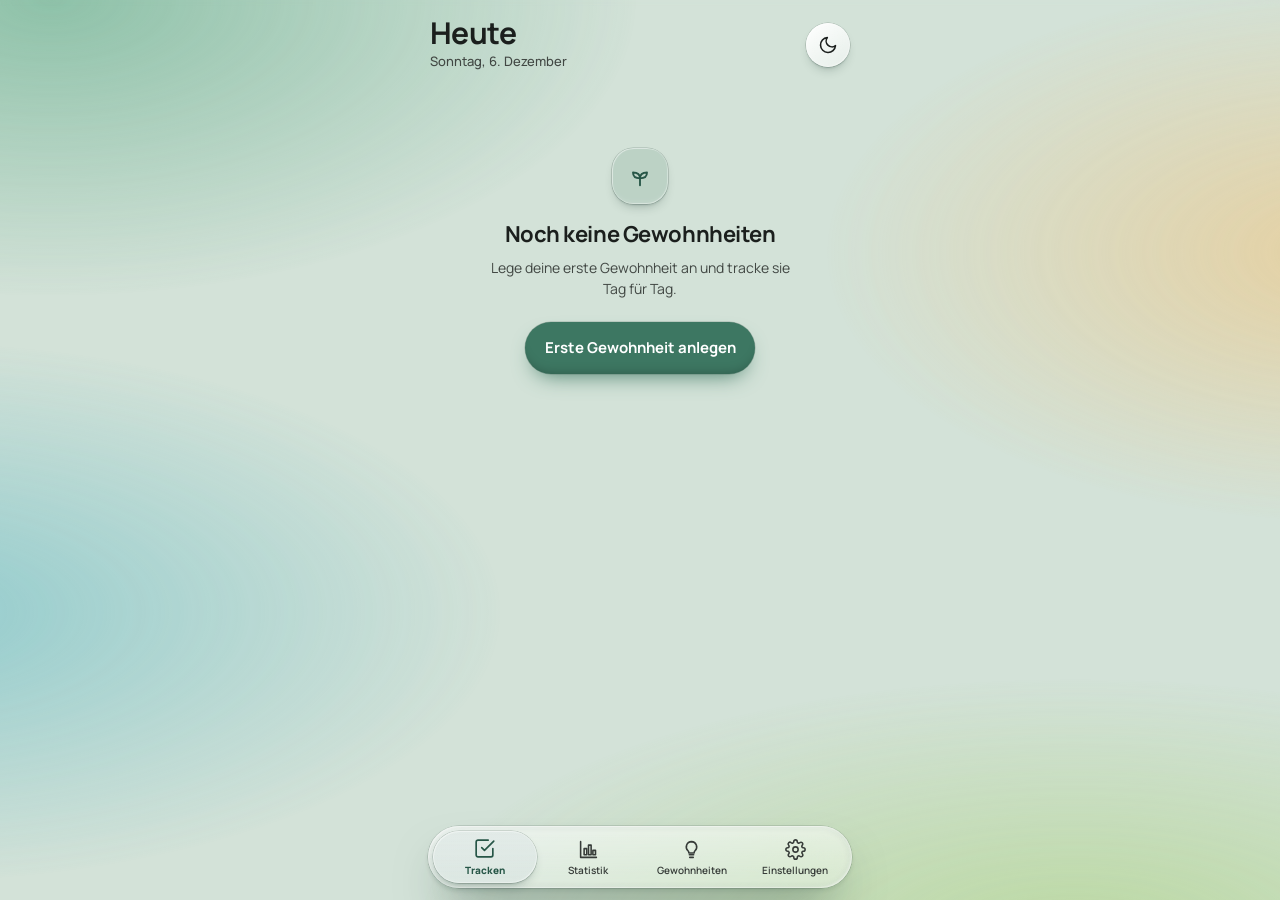
==== commit 741f203b: "Live: Milchglas, Gewohnheiten ohne festen Tag, Mischfarbe, Liste nach Im Aufbau/Stabil, Erinnerungs-" ====
--- a/index.html
+++ b/index.html
@@ -329,6 +329,7 @@
 .empty .ico svg{width:28px;height:28px;stroke:var(--accent-ink);fill:none;stroke-width:1.6;stroke-linecap:round;stroke-linejoin:round}
 .empty h2{font-family:var(--font-display);font-weight:500;font-size:22px;color:var(--ink);margin:0 0 6px}
 .empty p{font-size:14px;margin:0 0 22px;line-height:1.55}
+.section-label.tsec{margin:16px 6px 8px}
 .section-label{font-size:11.5px;font-weight:700;letter-spacing:.06em;text-transform:uppercase;color:var(--faint);margin:20px 6px 11px}
 
 /* ---- Nav ---- */
@@ -363,6 +364,25 @@
 .sit-row{margin-bottom:14px}
 .sit-row .sn{font-size:14px;font-weight:700;margin-bottom:8px}
 .choices{display:grid;grid-template-columns:repeat(3,1fr);gap:8px}
+.choices.one{grid-template-columns:none;grid-auto-flow:column;grid-auto-columns:minmax(0,1fr)}
+/* Fenster-Gewohnheiten: Stand im Tagesblatt, Liste der letzten Fenster im Detail */
+.win-cue{font-size:13px;color:var(--ink-soft);font-weight:600;margin:-6px 0 12px}
+.win-box{background:var(--surface);border:1px solid var(--line);border-radius:var(--radius);padding:13px 14px 14px;margin-bottom:14px}
+.win-k{font-size:11.5px;font-weight:700;color:var(--muted);margin-bottom:3px}
+.win-t{font-size:15px;font-weight:700;margin-bottom:4px}
+.win-box .clear-day{margin-top:8px}
+.win-box .bulk-btn.main{margin-top:8px}
+.win-list{padding-bottom:6px}
+.win-row{display:flex;align-items:center;gap:10px;padding:9px 0;border-top:1px solid var(--line)}
+.win-row>i{flex:none;width:10px;height:10px;border-radius:50%;background:var(--surface-3)}
+.win-row.ok>i{background:var(--fill-g)}
+.win-row.miss>i{background:var(--fill-r)}
+.win-row.open>i{background:transparent;box-shadow:inset 0 0 0 2px var(--accent)}
+.win-row .wr-t{flex:1;min-width:0}
+.win-row .wr-t b{display:block;font-size:13.5px;font-weight:700}
+.win-row .wr-t span{display:block;font-size:11.5px;color:var(--muted);font-weight:600;margin-top:1px}
+.win-row.skip .wr-t b{color:var(--muted)}
+.win-row button{flex:none;min-height:36px;padding:0 12px;border-radius:calc(11px*var(--rs));background:var(--surface-2);color:var(--ink-soft);font-size:12px;font-weight:700}
 .choice{padding:13px 6px 11px;border-radius:calc(14px*var(--rs));border:1.5px solid var(--line);background:var(--surface);
   display:flex;flex-direction:column;align-items:center;gap:7px;
   transition:transform .22s cubic-bezier(.34,1.6,.5,1),background .18s,border-color .18s}
@@ -791,6 +811,14 @@
    Schriften und Zustandsfarben kommen vom Original. Hilfs-Tokens beginnen mit --gl-.
    Akzente setzen nur die Palette (--l-* hell, --d-* dunkel); die drei Modus-Bloecke ordnen sie zu. */
 :root[data-style="glas"]{
+  /* Regler des Glas-Stils (Milchglas: kein Glanz, schwacher Rand, milchige Fuellung, starke Unschaerfe).
+     1 waere das erste, glaenzende Glas; die Regler skalieren Glanz, Rand, Fuellung, Unschaerfe, Farbfeld, Schatten, Kante. */
+  --v-gloss:0; --v-rim:.35; --v-fill:2.1; --v-blur:1.6; --v-sat:120%; --v-blob:.8; --v-drop:1; --v-edge:1;
+  --font-display:"Manrope",-apple-system,BlinkMacSystemFont,"Segoe UI",sans-serif;
+  --gl-field:radial-gradient(64% 46% at 4% 0%,var(--gl-b1),transparent 72%),
+    radial-gradient(58% 42% at 106% 28%,var(--gl-b2),transparent 72%),
+    radial-gradient(66% 42% at -8% 68%,var(--gl-b3),transparent 72%),
+    radial-gradient(72% 40% at 84% 104%,var(--gl-b4),transparent 72%);
   --l-bg:#d3e2d8; --l-b1:rgba(80,164,126,.66); --l-b2:rgba(250,190,104,.62); --l-b3:rgba(78,180,194,.62); --l-b4:rgba(160,206,100,.58);
   --l-accent:#3d7762; --l-soft:rgba(61,119,98,.15); --l-ink:#275647; --l-on:#fff; --l-sh:24,52,42;
   --d-bg:#0c1411; --d-b1:rgba(52,128,98,.52); --d-b2:rgba(128,98,48,.38); --d-b3:rgba(30,100,108,.46); --d-b4:rgba(70,110,50,.40);
@@ -812,32 +840,32 @@
   --shadow-lg:0 2px 4px rgba(var(--gl-sh),.08),0 22px 44px -18px rgba(var(--gl-sh),.5);
   --rs:1.33;
 
-  --gl-fill-t:radial-gradient(150px 80px at 0% 0%,rgba(255,255,255,.5),transparent 72%),radial-gradient(180px 90px at 100% 100%,rgba(255,255,255,.4),transparent 72%),
-    linear-gradient(145deg,rgba(255,255,255,.36),rgba(255,255,255,.17) 50%,rgba(255,255,255,.28));
-  --gl-in-t:linear-gradient(145deg,rgba(255,255,255,.56),rgba(255,255,255,.3));
+  --gl-fill-t:radial-gradient(150px 80px at 0% 0%,rgba(255,255,255,calc(.5*var(--v-gloss))),transparent 72%),radial-gradient(180px 90px at 100% 100%,rgba(255,255,255,calc(.4*var(--v-gloss))),transparent 72%),
+    linear-gradient(145deg,rgba(255,255,255,calc(.36*var(--v-fill))),rgba(255,255,255,calc(.17*var(--v-fill))) 50%,rgba(255,255,255,calc(.28*var(--v-fill))));
+  --gl-in-t:linear-gradient(145deg,rgba(255,255,255,calc(.56*var(--v-fill))),rgba(255,255,255,calc(.3*var(--v-fill))));
   --gl-bar-t:linear-gradient(180deg,rgba(255,255,255,.56),rgba(255,255,255,.3));
   --gl-sheet-t:linear-gradient(170deg,rgba(255,255,255,.8),rgba(255,255,255,.62));
-  --gl-clear-t:linear-gradient(145deg,rgba(255,255,255,.74),rgba(255,255,255,.2));
+  --gl-clear-t:linear-gradient(145deg,rgba(255,255,255,calc(.74*var(--v-fill))),rgba(255,255,255,calc(.2*var(--v-fill))));
   --gl-solid:#f4f6f3; --gl-solid-hi:#fcfdfc;
   --gl-fill:var(--gl-fill-t); --gl-fill-in:var(--gl-in-t); --gl-bar:var(--gl-bar-t); --gl-sheet:var(--gl-sheet-t); --gl-clear:var(--gl-clear-t);
   --gl-bubble:linear-gradient(180deg,#fff,rgba(255,255,255,.74));
   --gl-input:rgba(255,255,255,.62);
-  --gl-sheen:linear-gradient(170deg,rgba(255,255,255,.5),rgba(255,255,255,0) 62%);
-  --gl-gloss:radial-gradient(130% 95% at 26% -4%,rgba(255,255,255,.6),rgba(255,255,255,0) 60%);
-  --gl-gloss-s:radial-gradient(130% 95% at 26% -4%,rgba(255,255,255,.3),rgba(255,255,255,0) 60%);
-  --gl-rim:inset 2px 2px 1.5px -1px #fff,inset -2px -2px 1.5px -1px rgba(255,255,255,.8),inset 0 0 0 1px rgba(255,255,255,.55),
-    inset 0 0 0 3px rgba(255,255,255,.15),inset 5px 7px 14px -7px rgba(255,255,255,.8),inset -5px -8px 14px -8px rgba(255,255,255,.62),
+  --gl-sheen:linear-gradient(170deg,rgba(255,255,255,calc(.5*var(--v-gloss))),rgba(255,255,255,calc(0*var(--v-gloss))) 62%);
+  --gl-gloss:radial-gradient(130% 95% at 26% -4%,rgba(255,255,255,calc(.6*var(--v-gloss))),rgba(255,255,255,calc(0*var(--v-gloss))) 60%);
+  --gl-gloss-s:radial-gradient(130% 95% at 26% -4%,rgba(255,255,255,calc(.3*var(--v-gloss))),rgba(255,255,255,calc(0*var(--v-gloss))) 60%);
+  --gl-rim:inset 2px 2px 1.5px -1px rgba(255,255,255,var(--v-rim)),inset -2px -2px 1.5px -1px rgba(255,255,255,calc(.8*var(--v-rim))),inset 0 0 0 1px rgba(255,255,255,calc(.55*var(--v-rim))),
+    inset 0 0 0 3px rgba(255,255,255,calc(.15*var(--v-rim))),inset 5px 7px 14px -7px rgba(255,255,255,calc(.8*var(--v-rim))),inset -5px -8px 14px -8px rgba(255,255,255,calc(.62*var(--v-rim))),
     inset 0 0 6px 2px rgba(var(--gl-sh),.09);
-  --gl-rim-s:inset 1px 1px 0 #fff,inset -1px -1px 0 rgba(255,255,255,.6),inset 0 0 0 1px rgba(255,255,255,.45),inset 0 -4px 6px -4px rgba(255,255,255,.6);
-  --gl-edge:0 0 0 .5px rgba(var(--gl-sh),.26);
+  --gl-rim-s:inset 1px 1px 0 rgba(255,255,255,var(--v-rim)),inset -1px -1px 0 rgba(255,255,255,calc(.6*var(--v-rim))),inset 0 0 0 1px rgba(255,255,255,calc(.45*var(--v-rim))),inset 0 -4px 6px -4px rgba(255,255,255,calc(.6*var(--v-rim)));
+  --gl-edge:0 0 0 .5px rgba(var(--gl-sh),calc(.26*var(--v-edge)));
   --gl-ring:rgba(var(--gl-sh),.24);
   --gl-bead:radial-gradient(circle at 34% 28%,#fff,rgba(255,255,255,.5) 70%);
-  --gl-drop:0 2px 3px -1px rgba(var(--gl-sh),.16),0 20px 36px -18px rgba(var(--gl-sh),.58);
-  --gl-drop-s:0 1px 2px rgba(var(--gl-sh),.14),0 6px 12px -6px rgba(var(--gl-sh),.42);
-  --gl-drop-l:0 2px 4px rgba(var(--gl-sh),.12),0 26px 50px -18px rgba(var(--gl-sh),.6);
+  --gl-drop:0 2px 3px -1px rgba(var(--gl-sh),calc(.16*var(--v-drop))),0 20px 36px -18px rgba(var(--gl-sh),calc(.58*var(--v-drop)));
+  --gl-drop-s:0 1px 2px rgba(var(--gl-sh),calc(.14*var(--v-drop))),0 6px 12px -6px rgba(var(--gl-sh),calc(.42*var(--v-drop)));
+  --gl-drop-l:0 2px 4px rgba(var(--gl-sh),calc(.12*var(--v-drop))),0 26px 50px -18px rgba(var(--gl-sh),calc(.6*var(--v-drop)));
   --gl-well:inset 0 1px 2px rgba(var(--gl-sh),.18),0 1px 0 rgba(255,255,255,.6);
   --gl-scrim:rgba(24,34,30,.28);
-  --gl-blur:blur(20px) saturate(175%); --gl-blur-l:blur(24px) saturate(180%); --gl-cs:light;
+  --gl-blur:blur(calc(20px*var(--v-blur))) saturate(var(--v-sat)); --gl-blur-l:blur(calc(24px*var(--v-blur))) saturate(var(--v-sat)); --gl-cs:light;
 }
 :root[data-style="glas"][data-theme="dark"]{
   --bg:var(--d-bg); --accent:var(--d-accent); --accent-soft:var(--d-soft); --accent-ink:var(--d-ink); --on-accent:var(--d-on);
@@ -848,26 +876,26 @@
   --g-ink:#8fe0a6; --o-ink:#ffbe7a; --r-ink:#f29c91;
   --shadow:0 1px 2px rgba(0,0,0,.3),0 6px 16px -8px rgba(0,0,0,.6);
   --shadow-lg:0 2px 4px rgba(0,0,0,.3),0 22px 44px -16px rgba(0,0,0,.75);
-  --gl-fill-t:linear-gradient(145deg,rgba(255,255,255,.14),rgba(255,255,255,.055) 52%,rgba(255,255,255,.095));
-  --gl-in-t:linear-gradient(145deg,rgba(255,255,255,.11),rgba(255,255,255,.05));
+  --gl-fill-t:linear-gradient(145deg,rgba(255,255,255,calc(.14*var(--v-fill))),rgba(255,255,255,calc(.055*var(--v-fill))) 52%,rgba(255,255,255,calc(.095*var(--v-fill))));
+  --gl-in-t:linear-gradient(145deg,rgba(255,255,255,calc(.11*var(--v-fill))),rgba(255,255,255,calc(.05*var(--v-fill))));
   --gl-bar-t:linear-gradient(180deg,rgba(255,255,255,.17),rgba(255,255,255,.07)),rgba(var(--gl-sh),.55);
   --gl-sheet-t:linear-gradient(170deg,rgba(255,255,255,.13),rgba(255,255,255,.05)),rgba(var(--gl-sh),.76);
-  --gl-clear-t:linear-gradient(145deg,rgba(255,255,255,.24),rgba(255,255,255,.07));
+  --gl-clear-t:linear-gradient(145deg,rgba(255,255,255,calc(.24*var(--v-fill))),rgba(255,255,255,calc(.07*var(--v-fill))));
   --gl-solid:#1b211f; --gl-solid-hi:#262d2a;
   --gl-bubble:linear-gradient(180deg,rgba(255,255,255,.32),rgba(255,255,255,.15));
   --gl-input:rgba(0,0,0,.24);
-  --gl-sheen:linear-gradient(170deg,rgba(255,255,255,.14),rgba(255,255,255,0) 62%);
-  --gl-gloss:radial-gradient(130% 95% at 26% -4%,rgba(255,255,255,.42),rgba(255,255,255,0) 60%);
-  --gl-gloss-s:radial-gradient(130% 95% at 26% -4%,rgba(255,255,255,.3),rgba(255,255,255,0) 60%);
-  --gl-rim:inset 1px 1px 0 rgba(255,255,255,.44),inset -1px -1px 0 rgba(255,255,255,.15),inset 0 0 0 1px rgba(255,255,255,.07),
-    inset 0 12px 18px -12px rgba(255,255,255,.22),inset 0 -9px 14px -10px rgba(255,255,255,.09);
-  --gl-rim-s:inset 1px 1px 0 rgba(255,255,255,.42),inset -1px -1px 0 rgba(255,255,255,.13),inset 0 0 0 1px rgba(255,255,255,.07);
-  --gl-edge:0 0 0 .5px rgba(0,0,0,.6);
+  --gl-sheen:linear-gradient(170deg,rgba(255,255,255,calc(.14*var(--v-gloss))),rgba(255,255,255,calc(0*var(--v-gloss))) 62%);
+  --gl-gloss:radial-gradient(130% 95% at 26% -4%,rgba(255,255,255,calc(.42*var(--v-gloss))),rgba(255,255,255,calc(0*var(--v-gloss))) 60%);
+  --gl-gloss-s:radial-gradient(130% 95% at 26% -4%,rgba(255,255,255,calc(.3*var(--v-gloss))),rgba(255,255,255,calc(0*var(--v-gloss))) 60%);
+  --gl-rim:inset 1px 1px 0 rgba(255,255,255,calc(.44*var(--v-rim))),inset -1px -1px 0 rgba(255,255,255,calc(.15*var(--v-rim))),inset 0 0 0 1px rgba(255,255,255,calc(.07*var(--v-rim))),
+    inset 0 12px 18px -12px rgba(255,255,255,calc(.22*var(--v-rim))),inset 0 -9px 14px -10px rgba(255,255,255,calc(.09*var(--v-rim)));
+  --gl-rim-s:inset 1px 1px 0 rgba(255,255,255,calc(.42*var(--v-rim))),inset -1px -1px 0 rgba(255,255,255,calc(.13*var(--v-rim))),inset 0 0 0 1px rgba(255,255,255,calc(.07*var(--v-rim)));
+  --gl-edge:0 0 0 .5px rgba(0,0,0,calc(.6*var(--v-edge)));
   --gl-ring:rgba(255,255,255,.2);
   --gl-bead:radial-gradient(circle at 34% 28%,rgba(255,255,255,.8),rgba(255,255,255,.22) 70%);
-  --gl-drop:0 1px 2px rgba(0,0,0,.3),0 16px 32px -14px rgba(0,0,0,.65);
-  --gl-drop-s:0 1px 2px rgba(0,0,0,.3),0 5px 12px -5px rgba(0,0,0,.6);
-  --gl-drop-l:0 2px 4px rgba(0,0,0,.3),0 24px 48px -16px rgba(0,0,0,.8);
+  --gl-drop:0 1px 2px rgba(0,0,0,calc(.3*var(--v-drop))),0 16px 32px -14px rgba(0,0,0,calc(.65*var(--v-drop)));
+  --gl-drop-s:0 1px 2px rgba(0,0,0,calc(.3*var(--v-drop))),0 5px 12px -5px rgba(0,0,0,calc(.6*var(--v-drop)));
+  --gl-drop-l:0 2px 4px rgba(0,0,0,calc(.3*var(--v-drop))),0 24px 48px -16px rgba(0,0,0,calc(.8*var(--v-drop)));
   --gl-well:inset 0 1px 2px rgba(0,0,0,.4),0 1px 0 rgba(255,255,255,.08);
   --gl-scrim:rgba(0,0,0,.5); --gl-cs:dark;
 }
@@ -881,26 +909,26 @@
     --g-ink:#8fe0a6; --o-ink:#ffbe7a; --r-ink:#f29c91;
     --shadow:0 1px 2px rgba(0,0,0,.3),0 6px 16px -8px rgba(0,0,0,.6);
     --shadow-lg:0 2px 4px rgba(0,0,0,.3),0 22px 44px -16px rgba(0,0,0,.75);
-    --gl-fill-t:linear-gradient(145deg,rgba(255,255,255,.14),rgba(255,255,255,.055) 52%,rgba(255,255,255,.095));
-    --gl-in-t:linear-gradient(145deg,rgba(255,255,255,.11),rgba(255,255,255,.05));
+    --gl-fill-t:linear-gradient(145deg,rgba(255,255,255,calc(.14*var(--v-fill))),rgba(255,255,255,calc(.055*var(--v-fill))) 52%,rgba(255,255,255,calc(.095*var(--v-fill))));
+    --gl-in-t:linear-gradient(145deg,rgba(255,255,255,calc(.11*var(--v-fill))),rgba(255,255,255,calc(.05*var(--v-fill))));
     --gl-bar-t:linear-gradient(180deg,rgba(255,255,255,.17),rgba(255,255,255,.07)),rgba(var(--gl-sh),.55);
     --gl-sheet-t:linear-gradient(170deg,rgba(255,255,255,.13),rgba(255,255,255,.05)),rgba(var(--gl-sh),.76);
-    --gl-clear-t:linear-gradient(145deg,rgba(255,255,255,.24),rgba(255,255,255,.07));
+    --gl-clear-t:linear-gradient(145deg,rgba(255,255,255,calc(.24*var(--v-fill))),rgba(255,255,255,calc(.07*var(--v-fill))));
     --gl-solid:#1b211f; --gl-solid-hi:#262d2a;
     --gl-bubble:linear-gradient(180deg,rgba(255,255,255,.32),rgba(255,255,255,.15));
     --gl-input:rgba(0,0,0,.24);
-    --gl-sheen:linear-gradient(170deg,rgba(255,255,255,.14),rgba(255,255,255,0) 62%);
-    --gl-gloss:radial-gradient(130% 95% at 26% -4%,rgba(255,255,255,.42),rgba(255,255,255,0) 60%);
-    --gl-gloss-s:radial-gradient(130% 95% at 26% -4%,rgba(255,255,255,.3),rgba(255,255,255,0) 60%);
-    --gl-rim:inset 1px 1px 0 rgba(255,255,255,.44),inset -1px -1px 0 rgba(255,255,255,.15),inset 0 0 0 1px rgba(255,255,255,.07),
-      inset 0 12px 18px -12px rgba(255,255,255,.22),inset 0 -9px 14px -10px rgba(255,255,255,.09);
-    --gl-rim-s:inset 1px 1px 0 rgba(255,255,255,.42),inset -1px -1px 0 rgba(255,255,255,.13),inset 0 0 0 1px rgba(255,255,255,.07);
-    --gl-edge:0 0 0 .5px rgba(0,0,0,.6);
+    --gl-sheen:linear-gradient(170deg,rgba(255,255,255,calc(.14*var(--v-gloss))),rgba(255,255,255,calc(0*var(--v-gloss))) 62%);
+    --gl-gloss:radial-gradient(130% 95% at 26% -4%,rgba(255,255,255,calc(.42*var(--v-gloss))),rgba(255,255,255,calc(0*var(--v-gloss))) 60%);
+    --gl-gloss-s:radial-gradient(130% 95% at 26% -4%,rgba(255,255,255,calc(.3*var(--v-gloss))),rgba(255,255,255,calc(0*var(--v-gloss))) 60%);
+    --gl-rim:inset 1px 1px 0 rgba(255,255,255,calc(.44*var(--v-rim))),inset -1px -1px 0 rgba(255,255,255,calc(.15*var(--v-rim))),inset 0 0 0 1px rgba(255,255,255,calc(.07*var(--v-rim))),
+      inset 0 12px 18px -12px rgba(255,255,255,calc(.22*var(--v-rim))),inset 0 -9px 14px -10px rgba(255,255,255,calc(.09*var(--v-rim)));
+    --gl-rim-s:inset 1px 1px 0 rgba(255,255,255,calc(.42*var(--v-rim))),inset -1px -1px 0 rgba(255,255,255,calc(.13*var(--v-rim))),inset 0 0 0 1px rgba(255,255,255,calc(.07*var(--v-rim)));
+    --gl-edge:0 0 0 .5px rgba(0,0,0,calc(.6*var(--v-edge)));
     --gl-ring:rgba(255,255,255,.2);
     --gl-bead:radial-gradient(circle at 34% 28%,rgba(255,255,255,.8),rgba(255,255,255,.22) 70%);
-    --gl-drop:0 1px 2px rgba(0,0,0,.3),0 16px 32px -14px rgba(0,0,0,.65);
-    --gl-drop-s:0 1px 2px rgba(0,0,0,.3),0 5px 12px -5px rgba(0,0,0,.6);
-    --gl-drop-l:0 2px 4px rgba(0,0,0,.3),0 24px 48px -16px rgba(0,0,0,.8);
+    --gl-drop:0 1px 2px rgba(0,0,0,calc(.3*var(--v-drop))),0 16px 32px -14px rgba(0,0,0,calc(.65*var(--v-drop)));
+    --gl-drop-s:0 1px 2px rgba(0,0,0,calc(.3*var(--v-drop))),0 5px 12px -5px rgba(0,0,0,calc(.6*var(--v-drop)));
+    --gl-drop-l:0 2px 4px rgba(0,0,0,calc(.3*var(--v-drop))),0 24px 48px -16px rgba(0,0,0,calc(.8*var(--v-drop)));
     --gl-well:inset 0 1px 2px rgba(0,0,0,.4),0 1px 0 rgba(255,255,255,.08);
     --gl-scrim:rgba(0,0,0,.5); --gl-cs:dark;
   }
@@ -934,10 +962,7 @@
 
 /* --- Grund: weiches Farbfeld im Ton des Akzents, am Bildschirm fixiert --- */
 :root[data-style="glas"] body::before{content:"";position:fixed;inset:0;z-index:-1;pointer-events:none;
-  background:radial-gradient(64% 46% at 4% 0%,var(--gl-b1),transparent 72%),
-    radial-gradient(58% 42% at 106% 28%,var(--gl-b2),transparent 72%),
-    radial-gradient(66% 42% at -8% 68%,var(--gl-b3),transparent 72%),
-    radial-gradient(72% 40% at 84% 104%,var(--gl-b4),transparent 72%)}
+  background:var(--gl-field);opacity:var(--v-blob)}
 /* oberer Rand: Inhalt verschwimmt unter der Statusleiste */
 :root[data-style="glas"] .app::before{content:"";position:fixed;top:0;left:0;right:0;z-index:30;pointer-events:none;
   height:calc(var(--safe-top) + 6px);-webkit-backdrop-filter:blur(10px);backdrop-filter:blur(10px);
@@ -979,7 +1004,7 @@
 :root[data-style="glas"] .tc-title{font-size:13px}
 :root[data-style="glas"] .tc-count{font-size:16px;color:var(--ink)}
 :root[data-style="glas"] .tc-bar{box-shadow:var(--gl-well)}
-:root[data-style="glas"] .tc-bar i{box-shadow:inset 0 1px 0 rgba(255,255,255,.55),inset 0 -2px 3px -1px rgba(0,0,0,.16)}
+:root[data-style="glas"] .tc-bar i{box-shadow:inset 0 1px 0 rgba(255,255,255,calc(.55*var(--v-gloss))),inset 0 -2px 3px -1px rgba(0,0,0,.16)}
 
 /* Heute-Liste */
 :root[data-style="glas"] .tlist{padding:2px 15px}
@@ -999,23 +1024,23 @@
 :root[data-style="glas"] .tstatus.o{background:var(--fill-o)}
 :root[data-style="glas"] .tstatus.r{background:var(--fill-r)}
 :root[data-style="glas"] .tstatus::after{content:"";position:absolute;inset:0;border-radius:inherit;pointer-events:none;opacity:0;
-  box-shadow:inset 1px 1px 0 rgba(255,255,255,.62),inset -1px -1px 0 rgba(255,255,255,.22),inset 0 -6px 8px -5px rgba(0,0,0,.24)}
+  box-shadow:inset 1px 1px 0 rgba(255,255,255,calc(.62*var(--v-gloss))),inset -1px -1px 0 rgba(255,255,255,calc(.22*var(--v-gloss))),inset 0 -6px 8px -5px rgba(0,0,0,.24)}
 :root[data-style="glas"] .tstatus:is(.g,.o,.r)::after,:root[data-style="glas"] .tstatus:has(i.g,i.o,i.r)::after{opacity:1}
 :root[data-style="glas"] .tstatus:is(.g,.o,.r),:root[data-style="glas"] .tstatus:has(i.g,i.o,i.r){box-shadow:0 0 0 .5px rgba(0,0,0,.2),var(--gl-drop-s)}
 :root[data-style="glas"] .tstatus i+i{border-left-color:rgba(255,255,255,.75)}
 :root[data-style="glas"] .tstatus i svg{filter:drop-shadow(0 1px 1px rgba(0,0,0,.28))}
-:root[data-style="glas"] :is(.choice .sw,.legend .sw,.grp-check.on,.cel-ico){box-shadow:inset 1px 1px 0 rgba(255,255,255,.55),inset 0 -4px 6px -4px rgba(0,0,0,.22)}
+:root[data-style="glas"] :is(.choice .sw,.legend .sw,.grp-check.on,.cel-ico){box-shadow:inset 1px 1px 0 rgba(255,255,255,calc(.55*var(--v-gloss))),inset 0 -4px 6px -4px rgba(0,0,0,.22)}
 
 /* Wochenstreifen unter dem Namen: sieben kleine Abhak-Kacheln */
 :root[data-style="glas"] .wk i{background:var(--gl-clear);border-radius:calc(4.5px*var(--rs));
-  box-shadow:inset 1px 1px 0 rgba(255,255,255,.8),inset 0 0 0 1px var(--gl-ring)}
+  box-shadow:inset 1px 1px 0 rgba(255,255,255,calc(.8*var(--v-gloss))),inset 0 0 0 1px var(--gl-ring)}
 :root[data-style="glas"] .wk i.g{background:var(--fill-g)}
 :root[data-style="glas"] .wk i.o{background:var(--fill-o)}
 :root[data-style="glas"] .wk i.r{background:var(--fill-r)}
-:root[data-style="glas"] .wk i:is(.g,.o,.r){box-shadow:inset 1px 1px 0 rgba(255,255,255,.55),inset 0 -3px 4px -3px rgba(0,0,0,.25),0 0 0 .5px rgba(0,0,0,.16)}
+:root[data-style="glas"] .wk i:is(.g,.o,.r){box-shadow:inset 1px 1px 0 rgba(255,255,255,calc(.55*var(--v-gloss))),inset 0 -3px 4px -3px rgba(0,0,0,.25),0 0 0 .5px rgba(0,0,0,.16)}
 :root[data-style="glas"] .wk i.off{background:var(--surface-2);box-shadow:none;opacity:.5}
-:root[data-style="glas"] .wk i.sel{box-shadow:inset 1px 1px 0 rgba(255,255,255,.8),0 0 0 1.5px var(--bg),0 0 0 3px var(--accent)}
-:root[data-style="glas"] .wk i.sel:is(.g,.o,.r){box-shadow:inset 1px 1px 0 rgba(255,255,255,.55),inset 0 -3px 4px -3px rgba(0,0,0,.25),0 0 0 1.5px var(--bg),0 0 0 3px var(--accent)}
+:root[data-style="glas"] .wk i.sel{box-shadow:inset 1px 1px 0 rgba(255,255,255,calc(.8*var(--v-gloss))),0 0 0 1.5px var(--bg),0 0 0 3px var(--accent)}
+:root[data-style="glas"] .wk i.sel:is(.g,.o,.r){box-shadow:inset 1px 1px 0 rgba(255,255,255,calc(.55*var(--v-gloss))),inset 0 -3px 4px -3px rgba(0,0,0,.25),0 0 0 1.5px var(--bg),0 0 0 3px var(--accent)}
 :root[data-style="glas"] .wk-head span{color:var(--muted)}
 :root[data-style="glas"] .wk-head span.sel{color:var(--accent-ink);font-weight:800}
 
@@ -1052,10 +1077,10 @@
 :root[data-style="glas"] .chip{min-height:36px;padding:7px 14px;border:0;background:var(--gl-clear);color:var(--ink-soft);
   box-shadow:var(--gl-rim-s),var(--gl-edge),var(--gl-drop-s)}
 :root[data-style="glas"] .chip.sel{background:var(--gl-gloss-s),var(--accent);color:var(--on-accent);
-  box-shadow:inset 1px 1px 0 rgba(255,255,255,.5),inset -1px -1px 0 rgba(255,255,255,.18),var(--gl-edge),0 6px 14px -7px var(--accent)}
+  box-shadow:inset 1px 1px 0 rgba(255,255,255,calc(.5*var(--v-gloss))),inset -1px -1px 0 rgba(255,255,255,calc(.18*var(--v-gloss))),var(--gl-edge),0 6px 14px -7px var(--accent)}
 /* Knoepfe: primaer = Akzentglas, sekundaer = klares Glas */
 :root[data-style="glas"] :is(.primary,.toast.big){background:var(--gl-gloss-s),var(--accent);color:var(--on-accent);
-  box-shadow:inset 1px 1px 0 rgba(255,255,255,.5),inset -1px -1px 0 rgba(255,255,255,.2),inset 0 -8px 12px -8px rgba(0,0,0,.25),var(--gl-edge),0 10px 22px -10px var(--accent)}
+  box-shadow:inset 1px 1px 0 rgba(255,255,255,calc(.5*var(--v-gloss))),inset -1px -1px 0 rgba(255,255,255,calc(.2*var(--v-gloss))),inset 0 -8px 12px -8px rgba(0,0,0,.25),var(--gl-edge),0 10px 22px -10px var(--accent)}
 :root[data-style="glas"] .primary{min-height:52px;border-radius:calc(20px*var(--rs))}
 :root[data-style="glas"] :is(.ghost-btn,.bulk-btn,.clear-day,.add-btn){border:0;border-radius:calc(20px*var(--rs));background:var(--gl-clear);
   box-shadow:var(--gl-rim-s),var(--gl-edge),var(--gl-drop-s)}
@@ -1064,11 +1089,11 @@
 :root[data-style="glas"] .add-btn{min-height:52px;color:var(--accent-ink);font-weight:700}
 :root[data-style="glas"] .add-btn:active{background:var(--gl-bubble)}
 :root[data-style="glas"] .bulk-btn.main{background:var(--fill-g);color:var(--on-fill);text-shadow:0 1px 1px rgba(0,0,0,.2);
-  box-shadow:inset 1px 1px 0 rgba(255,255,255,.55),inset 0 -8px 12px -8px rgba(0,0,0,.22),var(--gl-edge),var(--gl-drop-s)}
+  box-shadow:inset 1px 1px 0 rgba(255,255,255,calc(.55*var(--v-gloss))),inset 0 -8px 12px -8px rgba(0,0,0,.22),var(--gl-edge),var(--gl-drop-s)}
 :root[data-style="glas"] .recall-card .rc-btns button{min-height:44px;border-radius:calc(18px*var(--rs));background:var(--gl-clear);
   box-shadow:var(--gl-rim-s),var(--gl-edge),var(--gl-drop-s)}
 :root[data-style="glas"] .recall-card .rc-btns button.yes{background:var(--gl-gloss-s),var(--accent);color:var(--on-accent);
-  box-shadow:inset 1px 1px 0 rgba(255,255,255,.5),inset -1px -1px 0 rgba(255,255,255,.2),var(--gl-edge),0 8px 18px -9px var(--accent)}
+  box-shadow:inset 1px 1px 0 rgba(255,255,255,calc(.5*var(--v-gloss))),inset -1px -1px 0 rgba(255,255,255,calc(.2*var(--v-gloss))),var(--gl-edge),0 8px 18px -9px var(--accent)}
 /* kleine runde Glasknoepfe */
 :root[data-style="glas"] :is(.x-btn,.del,.idea-addbtn,.grp-check),:root[data-style="glas"] .stepper button,:root[data-style="glas"] .mini-step button,
 :root[data-style="glas"] .mnav button,:root[data-style="glas"] .idea-card .iact button,:root[data-style="glas"] .hd-help i{
@@ -1097,8 +1122,8 @@
 /* Einstellungen */
 :root[data-style="glas"] .set-row .si{background:var(--gl-clear);box-shadow:var(--gl-rim-s),var(--gl-edge)}
 :root[data-style="glas"] .set-row .si.acc{background:var(--gl-sheen),var(--accent-soft)}
-:root[data-style="glas"] .acc-sw{background:var(--gl-gloss),var(--sw);box-shadow:inset 1px 1px 0 rgba(255,255,255,.55),inset 0 -4px 6px -4px rgba(0,0,0,.25),var(--gl-edge),var(--gl-drop-s)}
-:root[data-style="glas"] .acc-sw.sel{box-shadow:inset 1px 1px 0 rgba(255,255,255,.55),inset 0 -4px 6px -4px rgba(0,0,0,.25),0 0 0 2px var(--bg),0 0 0 4px var(--sw)}
+:root[data-style="glas"] .acc-sw{background:var(--gl-gloss),var(--sw);box-shadow:inset 1px 1px 0 rgba(255,255,255,calc(.55*var(--v-gloss))),inset 0 -4px 6px -4px rgba(0,0,0,.25),var(--gl-edge),var(--gl-drop-s)}
+:root[data-style="glas"] .acc-sw.sel{box-shadow:inset 1px 1px 0 rgba(255,255,255,calc(.55*var(--v-gloss))),inset 0 -4px 6px -4px rgba(0,0,0,.25),0 0 0 2px var(--bg),0 0 0 4px var(--sw)}
 
 /* --- Navigation: schwebende Glaskapsel, aktiver Reiter in eigener Glasblase --- */
 :root[data-style="glas"] .nav{padding:0 18px max(12px,calc(var(--safe-bottom) - 12px));background:none;pointer-events:none}
@@ -1135,6 +1160,10 @@
   :root[data-style="glas"] .app::before{display:none}
 }
 
+
+/* Glas hat serifenlose Ueberschriften: die brauchen mehr Gewicht als die Serifenschrift */
+:root[data-style="glas"] :is(.head h1,.tghead .tname .n,.sheet-head h2,.empty h2,.mnav h2,.cel-card h2){font-weight:700;letter-spacing:-.02em}
+:root[data-style="glas"] :is(.tc-count,.hd-figs b,.st-fig .n,.st-big .n,.stepper .val,.hs .n,.arch-sum b,.arch-card .ap,.stat-card .sh .pct){font-weight:600}
 </style>
 </head>
 <body>
@@ -1245,8 +1274,18 @@
   if(raw)return Object.assign({},DEFAULT,JSON.parse(raw));}catch(e){}return JSON.parse(JSON.stringify(DEFAULT));}
 function save(){try{localStorage.setItem(KEY,JSON.stringify(S));}catch(e){}markDirty();queueStatus();}
 function uid(){return 'i'+(S.nextId++);}
+/* Fenster-Gewohnheiten (nicht an einen Tag gebunden): Stabil = WIN_STABLE Fenster hintereinander geschafft,
+   Archiv-reif = WIN_OK der letzten WIN_N. Woerter: Einzahl, Mehrzahl, Mehrzahl im Dativ. */
+const WIN_STABLE=3,WIN_N=8,WIN_OK=7;
+const WIN_WORD={weekly:['Woche','Wochen','Wochen'],biweekly:['Doppelwoche','Doppelwochen','Doppelwochen'],
+  monthly:['Monat','Monate','Monaten'],event:['Mal','Male','Malen']};
 function migrate(){
   S.habits.forEach(h=>{
+    if(h.biTarget==null)h.biTarget=1;
+    if(h.eventDays==null)h.eventDays=3;
+    if(!Array.isArray(h.events))h.events=[];
+    if(!h.skips||typeof h.skips!=='object')h.skips={};
+    if(h.cue==null)h.cue='';
     if(!h.icon)h.icon=EMOJI_MAP[h.emoji]||'leaf';
     if(!h.schedule)h.schedule='daily';
     if(h.schedule==='weekly'&&h.weeklyTarget==null)h.weeklyTarget=3;
@@ -1351,11 +1390,140 @@
 }
 // wie dueToday(), nur fuer ein beliebiges Datum (Tages-Checkliste mit Navigation)
 function dueOnDate(h,d){
+  if(ds(d)<ds(habitStart(h)))return false;   // vor dem Anlegen nichts faellig (sonst bleibt "gestern" offen)
   if(h.schedule==='daily')return true;
   if(h.schedule==='weekdays')return h.weekdays.includes(wd(d));
   if(h.schedule==='everyN')return isSchedDay(h,d);
-  return false; // weekly/monthly are flexible, not a fixed daily duty
-}
+  const n=winNow(h,d);return !!(n&&n.tight);   // Fenster: erst Pflicht, wenn es eng wird
+}
+// Zaehlt die Gewohnheit an diesem Tag mit (Gruppenfeld, "Alles erledigt")?
+// Fenster-Gewohnheiten nur, wenn es eng ist oder an dem Tag schon etwas eingetragen wurde.
+function countsOn(h,d){return isWin(h)?(dueOnDate(h,d)||dayFull(h,ds(d))!==undefined):isSchedDay(h,d);}
+
+/* ---------- Fenster: Zeitraum (Woche / 2 Wochen / Monat) und Anlass ----------
+   Ein Fenster hat Start, Ende und ein Soll (wie oft). Zeitraeume oeffnen sich von selbst,
+   einen Anlass oeffnet der Nutzer ("steht an"). Fuer alle gilt dasselbe: sichtbar ab Beginn,
+   Pflicht erst, wenn die fehlenden Male die restlichen Tage aufbrauchen, verfehlt erst nach
+   dem Ende, ausgesetzte Fenster zaehlen nicht (auch rueckwirkend). */
+function isWin(h){return !!WIN_WORD[h.schedule];}
+function winTarget(h){const t=h.schedule==='weekly'?h.weeklyTarget:h.schedule==='biweekly'?h.biTarget:h.schedule==='monthly'?h.monthlyTarget:1;
+  return Math.max(1,t||1);}
+function day0(d){return new Date(d.getFullYear(),d.getMonth(),d.getDate());}
+function dayDiff(a,b){return Math.round((day0(a)-day0(b))/86400000);}
+// Stichtag: heute, bei archivierten Gewohnheiten der Tag der Archivierung (danach laeuft nichts mehr auf)
+function winRef(h){return day0(h.archived&&h.archivedAt?parse(h.archivedAt):today());}
+// Fenster, in dem der Tag d liegt: {key,start,end} - oder null (Anlass: gerade keins offen)
+function winAt(h,d){
+  d=day0(d);
+  if(h.schedule==='weekly'){const st=mondayOf(d);return {key:ds(st),start:st,end:addDays(st,6)};}
+  if(h.schedule==='biweekly'){const a=mondayOf(parse(h.startDate||todayStr()));
+    const st=addDays(a,Math.floor(dayDiff(d,a)/14)*14);return {key:ds(st),start:st,end:addDays(st,13)};}
+  if(h.schedule==='monthly'){const st=new Date(d.getFullYear(),d.getMonth(),1);
+    return {key:ds(st),start:st,end:new Date(d.getFullYear(),d.getMonth()+1,0)};}
+  if(h.schedule==='event'){const k=ds(d);
+    for(const e of (h.events||[])){const st=parse(e.start),en=addDays(st,Math.max(1,e.days||1)-1);
+      if(e.start<=k&&k<=ds(en))return {key:e.start,start:st,end:en};}}
+  return null;
+}
+function winGreens(h,w){let c=0;for(let d=new Date(w.start);d<=w.end;d=addDays(d,1))if(dayFull(h,ds(d))==='g')c++;return c;}
+// 'skip' ausgesetzt · 'ok' Soll erreicht · 'miss' vorbei und verfehlt · 'open' laeuft noch
+function winState(h,w){
+  if(h.skips&&h.skips[w.key])return 'skip';
+  if(winGreens(h,w)>=winTarget(h))return 'ok';
+  return w.end<winRef(h)?'miss':'open';}
+// Fenster bis zum Stichtag, neuestes zuerst
+function winList(h,max){
+  const out=[],t=winRef(h),first=habitStart(h);max=max||60;
+  if(h.schedule==='event'){
+    (h.events||[]).slice().sort((a,b)=>b.start.localeCompare(a.start)).forEach(e=>{
+      if(e.start<=ds(t)&&out.length<max){const w=winAt(h,parse(e.start));if(w)out.push(w);}});
+    return out;}
+  let w=winAt(h,t);
+  while(w&&out.length<max&&w.end>=first){out.push(w);w=winAt(h,addDays(w.start,-1));}
+  return out;
+}
+// Gewertete Fenster, neuestes zuerst ('ok' | 'miss'). Ausgesetzte, das noch laufende und ein
+// angebrochenes Startfenster ohne Erfolg bleiben draussen.
+function winEval(h){const first=habitStart(h);
+  return winList(h).map(w=>{const st=winState(h,w);
+    return st==='ok'?'ok':(st==='miss'&&w.start>=first)?'miss':null;}).filter(Boolean);}
+function winRun(h){let n=0;for(const x of winEval(h)){if(x==='ok')n++;else break;}return n;}
+// Serie nach "nie zweimal auslassen", gezaehlt in Fenstern
+function winStreak(h){let n=0,miss=0;for(const x of winEval(h)){if(x==='ok'){n++;miss=0;}else if(++miss>=2)break;}return n;}
+// Stand im Fenster am Tag d: Soll, geschafft, was fehlt, wie viele Tage bleiben, ist es eng?
+function winNow(h,d){
+  if(!isWin(h))return null;
+  d=day0(d||today());const w=winAt(h,d);if(!w)return null;
+  const target=winTarget(h),done=winGreens(h,w),st=winState(h,w);
+  const free=dayFull(h,ds(d))===undefined?1:0;      // an diesem Tag ist noch nichts eingetragen
+  const daysLeft=dayDiff(w.end,d);
+  const missing=Math.max(0,target-done);
+  return {w,target,done,missing,st,daysLeft,tight:st==='open'&&free===1&&missing>=daysLeft+1};
+}
+function winRestText(n){return n.daysLeft===0?'letzter Tag':`noch ${n.daysLeft+1} Tage`;}
+// Zeile unter dem Namen in der Tagesliste
+function winMetaHTML(h,dStr){
+  const n=winNow(h,parse(dStr));
+  if(!n)return '<span class="sit">Steht gerade nicht an</span>';
+  const cnt=`${n.done}/${n.target}`;
+  if(n.st==='skip')return '<span class="sit">Ausgesetzt</span>';
+  if(n.st==='ok')return `<span class="sit">${cnt} geschafft</span>`;
+  if(n.st==='miss')return `<span class="sit">${cnt} · verfehlt</span>`;
+  if(n.tight)return `<span class="warn">${cnt} · ${n.daysLeft===0?'heute letzter Tag':'wird eng, '+winRestText(n)}</span>`;
+  return `<span class="sit">${cnt} · ${winRestText(n)}${h.cue&&h.cue.trim()?' · '+esc(h.cue):''}</span>`;
+}
+const WIN_SKIP_LABEL={weekly:'Diese Woche aussetzen',biweekly:'Diesen Zeitraum aussetzen',monthly:'Diesen Monat aussetzen',event:'Dieses Mal aussetzen'};
+// Block im Tagesblatt: Stand des Fensters, Aussetzen, bei Anlass "steht an"
+function winSheetHTML(h,date){
+  const n=winNow(h,parse(date));
+  const cue=h.cue&&h.cue.trim()?`<div class="win-cue">${esc(h.cue)}</div>`:'';
+  if(!n)return cue+`<div class="win-box"><div class="win-t">Steht gerade nicht an.</div>
+      <button class="bulk-btn main" onclick="eventOpen('${h.id}','${date}')">Steht jetzt an · ${h.eventDays} ${tageWort(h.eventDays)} Zeit</button>
+      <div class="hint" style="margin-top:9px">Schon gemacht? Dann einfach unten „Erledigt" antippen.</div></div>`;
+  const txt={skip:'Ausgesetzt – zählt nicht mit.',ok:`Geschafft: ${n.done} von ${n.target}.`,miss:`Verfehlt: ${n.done} von ${n.target}.`,
+    open:`${n.done} von ${n.target} · ${winRestText(n)}`}[n.st];
+  return cue+`<div class="win-box"><div class="win-k">${fmtShort(n.w.start)} – ${fmtShort(n.w.end)}</div><div class="win-t">${txt}</div>
+    ${h.schedule==='event'&&n.st==='ok'?`<button class="clear-day" onclick="eventAgain('${h.id}','${date}')">Steht schon wieder an</button>`:''}
+    ${h.schedule==='event'&&n.done===0&&n.st!=='skip'?`<button class="clear-day" onclick="eventRemove('${h.id}','${n.w.key}','${date}')">Stand doch nicht an</button>`:''}
+    <button class="clear-day" onclick="winSkip('${h.id}','${n.w.key}','${date}')">${n.st==='skip'?'Aussetzen zurücknehmen':WIN_SKIP_LABEL[h.schedule]}</button></div>`;
+}
+// Liste der letzten Fenster im Detail-Blatt, jedes laesst sich (auch rueckwirkend) aussetzen
+function winListHTML(h){
+  const ws=winList(h,6),t=winTarget(h),ev=h.schedule==='event';
+  if(!ws.length)return ev?'<div class="hd-goal">Noch nichts eingetragen. Tippe in der Liste auf das Feld, sobald es ansteht.</div>':'';
+  return `<div class="hd-card win-list"><div class="hd-head"><span>${ev?'Letzte Male':'Letzte Zeiträume'}</span></div>`+ws.map(w=>{
+    const st=winState(h,w),g=winGreens(h,w);
+    const lab={ok:'geschafft',miss:'verfehlt',open:'läuft',skip:'ausgesetzt'}[st];
+    return `<div class="win-row ${st}"><i></i><div class="wr-t"><b>${fmtShort(w.start)} – ${fmtShort(w.end)}</b><span>${st==='skip'?lab:g+'/'+t+' · '+lab}</span></div>
+      <button onclick="winSkip('${h.id}','${w.key}')">${st==='skip'?'Zählt wieder':'Aussetzen'}</button></div>`;}).join('')+'</div>';
+}
+// Aussetzen an/aus. `date` gesetzt: aus dem Tagesblatt heraus, sonst aus dem Detail-Blatt
+function winSkip(hid,key,date){const h=S.habits.find(x=>x.id===hid);if(!h)return;
+  if(!h.skips)h.skips={};
+  const on=!h.skips[key];if(on)h.skips[key]=true;else delete h.skips[key];
+  save();renderTrack();if(activeView()==='stats')renderStats();
+  if(date)openDay(hid,date);else renderHabitSheet(hid);
+  toast(on?'Ausgesetzt – zählt nicht mit':'Zählt wieder');maybeCelebrate(h);}
+// neues Anlass-Fenster ab `date`; endet spaetestens vor dem naechsten schon eingetragenen
+function eventAdd(h,date){
+  if(!Array.isArray(h.events))h.events=[];
+  let days=Math.max(1,h.eventDays||3);
+  h.events.forEach(e=>{if(e.start>date)days=Math.min(days,dayDiff(parse(e.start),parse(date)));});
+  h.events.push({start:date,days:Math.max(1,days)});h.events.sort((a,b)=>a.start.localeCompare(b.start));}
+function eventOpen(hid,date){const h=S.habits.find(x=>x.id===hid);if(!h||winAt(h,parse(date)))return;
+  eventAdd(h,date);save();renderTrack();openDay(hid,date);toast('Steht an');}
+// Anlass kommt wieder, waehrend die alte Frist noch laeuft: altes Fenster endet am letzten erledigten Tag
+function eventAgain(hid,date){const h=S.habits.find(x=>x.id===hid);if(!h)return;
+  const w=winAt(h,parse(date));if(!w){eventOpen(hid,date);return;}
+  let last=null;for(let d=new Date(w.start);d<=w.end;d=addDays(d,1))if(dayFull(h,ds(d))==='g')last=d;
+  if(!last)return;
+  const e=h.events.find(x=>x.start===w.key);if(!e)return;
+  e.days=dayDiff(last,w.start)+1;
+  const next=ds(addDays(last,1)),st=next>date?next:date;
+  eventAdd(h,st);save();renderTrack();openDay(hid,date);toast(st>date?'Ab morgen wieder offen':'Steht wieder an');}
+function eventRemove(hid,key,date){const h=S.habits.find(x=>x.id===hid);if(!h)return;
+  h.events=(h.events||[]).filter(e=>e.start!==key);if(h.skips)delete h.skips[key];
+  save();renderTrack();openDay(hid,date);toast('Zurückgenommen');}
 function dueToday(h){return dueOnDate(h,today());}
 
 /* ---------- Streak / progress ---------- */
@@ -1390,7 +1558,7 @@
 }
 // Letzter geplanter Tag vor heute verpasst und heute noch nicht erledigt -> "nicht zweimal!"
 function streakAtRisk(h){
-  if(h.schedule==='weekly'||h.schedule==='monthly')return false;
+  if(isWin(h))return false;
   const tStr=todayStr();const stT=dayFull(h,tStr);
   if(isSchedDay(h,today())&&(stT==='g'||stT==='o'))return false;
   const start=habitStart(h);let d=addDays(today(),-1);
@@ -1400,47 +1568,10 @@
   }
   return false;
 }
-function weekGreens(h,mon){mon=mon||mondayOf(today());let c=0;for(let i=0;i<7;i++)if(dayFull(h,ds(addDays(mon,i)))==='g')c++;return c;}
-function monthGreens(h,d){const y=d.getFullYear(),m=d.getMonth(),days=new Date(y,m+1,0).getDate();let c=0;
-  for(let i=1;i<=days;i++)if(dayFull(h,ds(new Date(y,m,i)))==='g')c++;return c;}
-// Consecutive weeks/months in which the frequency target was reached.
-function weekMet(h,mon){return weekGreens(h,mon)>=h.weeklyTarget;}
-// Wochen/Monate: eine verfehlte Periode wird toleriert, zwei in Folge brechen die Serie.
-// Die laufende Periode zaehlt nur, wenn sie schon erfuellt ist.
-function weekStreak(h){let mon=mondayOf(today());if(!weekMet(h,mon))mon=addDays(mon,-7);
-  const first=mondayOf(habitStart(h));let n=0,miss=0;
-  for(let i=0;i<300&&mon>=first;i++){if(weekMet(h,mon)){n++;miss=0;}else if(++miss>=2)break;mon=addDays(mon,-7);}
-  return n;}
-function monthMet(h,d){return monthGreens(h,d)>=h.monthlyTarget;}
-function monthStreak(h){let d=new Date(today().getFullYear(),today().getMonth(),1);
-  if(!monthMet(h,d))d=new Date(d.getFullYear(),d.getMonth()-1,1);
-  const s=habitStart(h);const first=new Date(s.getFullYear(),s.getMonth(),1);let n=0,miss=0;
-  for(let i=0;i<160&&d>=first;i++){if(monthMet(h,d)){n++;miss=0;}else if(++miss>=2)break;d=new Date(d.getFullYear(),d.getMonth()-1,1);}
-  return n;}
-
 /* ---------- Meilensteine: Stabil / Archiv-reif ---------- */
-// Perioden der letzten `days` Tage, neueste zuerst: 'ok' | 'miss' | 'skip' (entschuldigt/heute offen).
-// Tages-Rhythmen: geplante Tage; X pro Woche/Monat: abgeschlossene (oder schon erfuellte) Wochen/Monate.
-function recentPeriods(h,days){
-  const start=habitStart(h);const out=[];
-  if(h.schedule==='weekly'){
-    let mon=mondayOf(today());if(!weekMet(h,mon))mon=addDays(mon,-7);
-    for(let i=0;i<Math.ceil(days/7);i++){
-      if(addDays(mon,6)<start)break;
-      const met=weekMet(h,mon);if(!met&&mon<start)break;   // angebrochene Startwoche nicht als Fehler werten
-      out.push(met?'ok':'miss');mon=addDays(mon,-7);}
-    return out;
-  }
-  if(h.schedule==='monthly'){
-    let d=new Date(today().getFullYear(),today().getMonth(),1);if(!monthMet(h,d))d=new Date(d.getFullYear(),d.getMonth()-1,1);
-    for(let i=0;i<Math.max(1,Math.round(days/30));i++){
-      if(new Date(d.getFullYear(),d.getMonth()+1,0)<start)break;
-      const met=monthMet(h,d);if(!met&&d<start)break;
-      out.push(met?'ok':'miss');d=new Date(d.getFullYear(),d.getMonth()-1,1);}
-    return out;
-  }
-  return windowDays(h,days).map(x=>x.st);
-}
+// Geplante Tage der letzten `days` Tage, neueste zuerst: 'ok' | 'miss' | 'skip' (entschuldigt/heute offen).
+// Nur fuer Tages-Rhythmen; Fenster-Gewohnheiten werten winEval() aus.
+function recentPeriods(h,days){return windowDays(h,days).map(x=>x.st);}
 // Geplante Tage der letzten `days` Tage, neueste zuerst, mit Abstand zu heute
 function windowDays(h,days){
   const start=habitStart(h),out=[];let d=today();const tStr=todayStr();
@@ -1451,10 +1582,15 @@
   }
   return out;
 }
-function stableInfo(h){const c=S.settings;const p=recentPeriods(h,c.stableWindow);
+function stableInfo(h){
+  if(isWin(h)){const run=winRun(h);return {win:true,days:habitAge(h),run,need:WIN_STABLE,clean:run>=WIN_STABLE,met:run>=WIN_STABLE};}
+  const c=S.settings;const p=recentPeriods(h,c.stableWindow);
   const clean=!p.includes('miss')&&p.includes('ok');const days=habitAge(h);
   return {days,minDays:c.stableMinDays,window:c.stableWindow,clean,met:days>=c.stableMinDays&&clean};}
-function archiveInfo(h){const c=S.settings;const p=recentPeriods(h,c.archiveWindow);
+function archiveInfo(h){
+  if(isWin(h)){const ev=winEval(h).slice(0,WIN_N),ok=ev.filter(x=>x==='ok').length;
+    return {win:true,days:habitAge(h),n:ev.length,ok,window:WIN_N,rate:ev.length?Math.round(ok/ev.length*100):0,met:ev.length>=WIN_N&&ok>=WIN_OK};}
+  const c=S.settings;const p=recentPeriods(h,c.archiveWindow);
   const ok=p.filter(x=>x==='ok').length,miss=p.filter(x=>x==='miss').length;
   const rate=(ok+miss)?Math.round(ok/(ok+miss)*100):0;const days=habitAge(h);
   return {days,minDays:c.archiveMinDays,window:c.archiveWindow,pct:c.archivePct,rate,
@@ -1486,15 +1622,6 @@
    stehen in stableInfo()/archiveInfo() und bleiben unveraendert. */
 // Fruehestens in wie vielen Tagen ein Fenster-Kriterium erfuellt ist, wenn ab jetzt nichts mehr ausfaellt
 function daysUntilWindow(h,days,test){
-  const unit=h.schedule==='weekly'?7:h.schedule==='monthly'?30:1;
-  if(unit>1){
-    const len=unit===7?Math.ceil(days/7):Math.max(1,Math.round(days/30));
-    const p=recentPeriods(h,days);
-    for(let n=1;n<=len;n++){let ok=n,miss=0;
-      p.forEach((st,i)=>{if(i+n<len){if(st==='ok')ok++;else if(st==='miss')miss++;}});
-      if(test(ok,miss))return n*unit;}
-    return len*unit;
-  }
   const w=windowDays(h,days);
   const openToday=w.length&&w[0].ago===0&&w[0].st==='skip'&&dayFull(h,todayStr())!=='o';
   for(let n=1;n<=days;n++){let ok=openToday?1:0,miss=0;
@@ -1508,6 +1635,7 @@
 // Die Fuellung folgt dem Alter und laeuft nie rueckwaerts; sie ueberschreitet aber keine Marke,
 // deren zweite Bedingung offen ist - der gesperrte Teil erscheint blass (ghost).
 function fortschritt(h){
+  if(isWin(h))return fortschrittWin(h);
   const c=S.settings,s=stableInfo(h),a=archiveInfo(h),age=s.days;
   const mark=Math.min(.8,c.stableMinDays/c.archiveMinDays);
   const ageFrac=Math.min(1,age/c.archiveMinDays);
@@ -1527,6 +1655,23 @@
   const text=`Stabil ${inTagen(left)}`+(needClean>needAge?' ohne Lücke':'');
   return Object.assign(base,{phase:'build',fill:Math.min(ageFrac,mark),ghost:ageFrac,left,text});
 }
+// Dasselbe fuer Fenster-Gewohnheiten: die Skala sind WIN_N gewertete Fenster, die Marke liegt bei WIN_STABLE
+function fortschrittWin(h){
+  const ev=winEval(h),s=stableInfo(h),a=archiveInfo(h),w=WIN_WORD[h.schedule];
+  const mark=WIN_STABLE/WIN_N,frac=Math.min(1,ev.length/WIN_N);
+  const unitDays=h.schedule==='weekly'?7:h.schedule==='biweekly'?14:h.schedule==='monthly'?30:Math.max(1,h.eventDays||3);
+  const adj=h.schedule==='event'?'weiteren':'erfüllten';
+  const nach=k=>`nach ${k} ${adj} ${k===1?w[0]:w[2]}`;
+  const base={mark,rate:a.rate,age:s.days,stableOn:s.met||a.met,archiveOn:a.met};
+  if(a.met)return Object.assign(base,{phase:'archive',fill:1,ghost:1,left:0,text:'Archiv-reif'});
+  if(s.met){
+    let k=1;for(;k<WIN_N;k++){const arr=Array(k).fill('ok').concat(ev).slice(0,WIN_N);
+      if(arr.length>=WIN_N&&arr.filter(x=>x==='ok').length>=WIN_OK)break;}
+    return Object.assign(base,{phase:'stable',fill:Math.max(mark,Math.min(frac,1-k/WIN_N)),ghost:frac,left:k*unitDays,text:`Archiv-reif ${nach(k)}`});
+  }
+  const k=Math.max(1,WIN_STABLE-s.run);
+  return Object.assign(base,{phase:'build',fill:Math.min(frac,mark),ghost:frac,left:k*unitDays,text:`Stabil ${nach(k)}`});
+}
 // Der Pfad als Balken. opt.text: Satz darunter · opt.big: mit Beschriftung der Marken (Detail)
 function pfadHTML(h,opt){
   opt=opt||{};const f=fortschritt(h);const pc=x=>(Math.round(x*1000)/10)+'%';
@@ -1537,27 +1682,29 @@
     ${opt.text?`<div class="pf-text">${f.text}</div>`:''}</div>`;
 }
 // Die Regel hinter dem Pfad in zwei Saetzen (fuer das "?" im Detail)
-function pfadRegelHTML(){const c=S.settings;
+function pfadRegelHTML(h){const c=S.settings;
+  if(h&&isWin(h)){const w=WIN_WORD[h.schedule];
+    return `<b>Stabil:</b> ${WIN_STABLE} ${w[1]} hintereinander geschafft. Dann ist Platz für eine neue Gewohnheit.<br>
+    <b>Archiv-reif:</b> ${WIN_OK} der letzten ${WIN_N} ${w[1]} geschafft. Dann läuft sie von allein.<br>
+    Ausgesetzte ${w[1]} zählen nicht mit.`;}
   return `<b>Stabil:</b> seit mindestens ${c.stableMinDays} Tagen dabei und die letzten ${c.stableWindow} Tage ohne Aussetzer. Dann ist Platz für eine neue Gewohnheit.<br>
     <b>Archiv-reif:</b> seit mindestens ${c.archiveMinDays} Tagen dabei und mindestens ${c.archivePct} % in den letzten ${c.archiveWindow} Tagen. Dann läuft sie von allein.<br>
     Entschuldigte Tage zählen nicht als Aussetzer.`;}
 // Serie nach "nie zweimal auslassen", passend zum Rhythmus beschriftet
 function serieInfo(h){const n=goalCurrent(h);
-  const unit=h.schedule==='weekly'?(n===1?'Woche':'Wochen'):h.schedule==='monthly'?(n===1?'Monat':'Monate'):tageWort(n);
+  const w=WIN_WORD[h.schedule];const unit=w?(n===1?w[0]:w[1]):tageWort(n);
   return {n,unit,label:unit+' am Stück'};}
 // Quote im Archiv-Fenster (Standard 30 Tage), entschuldigte Tage ausgenommen
-function quoteInfo(h){const a=archiveInfo(h);return {pct:a.rate,window:a.window,label:`Quote · ${a.window} Tage`};}
+function quoteInfo(h){const a=archiveInfo(h);
+  return {pct:a.rate,window:a.window,label:a.win?`Quote · letzte ${WIN_N} ${WIN_WORD[h.schedule][1]}`:`Quote · ${a.window} Tage`};}
 
 // End-goal (milestone): "N periods in a row", period = day / week / month by rhythm.
 function goalCurrent(h){
-  if(h.schedule==='weekly')return weekStreak(h);
-  if(h.schedule==='monthly')return monthStreak(h);
-  return streak(h);
+  return isWin(h)?winStreak(h):streak(h);
 }
 function goalUnit(h){
-  if(h.schedule==='weekly')return h.goalN===1?'Woche in Folge':'Wochen in Folge';
-  if(h.schedule==='monthly')return h.goalN===1?'Monat in Folge':'Monate in Folge';
-  return 'Tage am Stück';
+  const w=WIN_WORD[h.schedule];
+  return w?(h.goalN===1?w[0]:w[1])+' in Folge':'Tage am Stück';
 }
 function goalMet(h){return !!(h.goalEnabled&&h.goalN>0&&goalCurrent(h)>=h.goalN);}
 function goalProgress(h){if(!h.goalEnabled||!h.goalN)return null;return {cur:goalCurrent(h),total:h.goalN,unit:goalUnit(h)};}
@@ -1566,13 +1713,14 @@
   if(h.schedule==='everyN')base=h.interval<=1?'Jeden Tag':('Alle '+h.interval+' Tage');
   else if(h.schedule==='weekly')base=`${h.weeklyTarget}× pro Woche`;
   else if(h.schedule==='monthly')base=`${h.monthlyTarget}× pro Monat`;
+  else if(h.schedule==='biweekly')base=`${h.biTarget}× in 2 Wochen`;
+  else if(h.schedule==='event')base=`Wenn es ansteht · ${h.eventDays} ${tageWort(h.eventDays)} Zeit`;
   else if(h.schedule==='weekdays')base=h.weekdays.length===7?'Jeden Tag':h.weekdays.slice().sort((a,b)=>a-b).map(i=>DAYS_SHORT[i]).join('·');
   else base='Jeden Tag';
   return base+(h.situations.length>1?` · ${h.situations.length} Situationen`:'');
 }
 function chipData(h){
-  if(h.schedule==='weekly'){const g=weekGreens(h);return{txt:g+'/'+h.weeklyTarget,on:g>=h.weeklyTarget,icon:g>=h.weeklyTarget?'check':'week'};}
-  if(h.schedule==='monthly'){const g=monthGreens(h,today());return{txt:g+'/'+h.monthlyTarget,on:g>=h.monthlyTarget,icon:g>=h.monthlyTarget?'check':'week'};}
+  if(isWin(h)){const n=winNow(h),g=n?n.done:0,t=winTarget(h);return{txt:g+'/'+t,on:g>=t,icon:g>=t?'check':'week'};}
   const st=streak(h);return{txt:st+(st===1?' Tag':' Tage'),on:st>0,icon:'flame'};
 }
 const CHIPICON={
@@ -1613,12 +1761,18 @@
     btns=`<button class="primary" onclick="nextCelebration()">Weiter</button>`;
   }else if(it.kind==='stable'){
     kicker='Meilenstein';title='Stabil!';
-    text=`<b>${esc(h.name)}</b> sitzt. Jetzt ist Platz für eine neue Gewohnheit.`;
-    btns=`<button class="primary" onclick="nextCelebration();openIdeasTab()">Zu meinen Ideen</button>
-      <button class="danger-btn" onclick="nextCelebration()">Später</button>`;
+    // Tempo: eine neue Gewohnheit erst vorschlagen, wenn hoechstens zwei andere noch im Aufbau sind
+    const building=activeHabits().filter(x=>x.id!==h.id&&fortschritt(x).phase==='build').length;
+    const room=building<=2;
+    text=`<b>${esc(h.name)}</b> sitzt. `+(room?'Jetzt ist Platz für eine neue Gewohnheit.'
+      :`Es sind noch ${building} andere im Aufbau – lass die erst sitzen, bevor du eine neue startest.`);
+    btns=room?`<button class="primary" onclick="nextCelebration();openIdeasTab()">Zu meinen Ideen</button>
+      <button class="danger-btn" onclick="nextCelebration()">Später</button>`
+      :`<button class="primary" onclick="nextCelebration()">Weiter</button>`;
   }else{
     const a=archiveInfo(h);kicker='Meilenstein';title='Archiv-reif!';
-    text=`<b>${esc(h.name)}</b> läuft von allein – seit ${a.days} Tagen dabei und ${a.rate}&nbsp;% in den letzten ${a.window} Tagen. Du kannst sie jetzt archivieren.`;
+    text=a.win?`<b>${esc(h.name)}</b> läuft von allein – ${a.ok} der letzten ${a.n} ${WIN_WORD[h.schedule][1]} geschafft. Du kannst sie jetzt archivieren.`
+      :`<b>${esc(h.name)}</b> läuft von allein – seit ${a.days} Tagen dabei und ${a.rate}&nbsp;% in den letzten ${a.window} Tagen. Du kannst sie jetzt archivieren.`;
     btns=`<button class="primary" onclick="archiveHabit('${h.id}');nextCelebration()">Archivieren</button>${later}`;
   }
   document.getElementById('celCard').innerHTML=`
@@ -1702,22 +1856,42 @@
 function jumpToday(){const n=dayOffset;dayOffset=0;wkAnim=trackView==='week'&&n?(n<0?'next':'prev'):'';renderTrack();}
 function esc(s){return (s||'').replace(/[&<>"]/g,c=>({'&':'&amp;','<':'&lt;','>':'&gt;','"':'&quot;'}[c]));}
 
-function dayBlend(g,o,r){
+/* ---------- Mischfarbe eines Tages ----------
+   Gruen, Orange und Rot werden nach ihrem Anteil gemischt (im OKLCH-Farbraum: Helligkeit, Saettigung
+   und Farbton gewichtet gemittelt). So bleibt die Mischung kraeftig und wandert sichtbar von Gruen
+   ueber Gelb/Orange nach Rot, statt braun zu werden. */
+const MIX_PAL={original:{g:['#93e3a4','#53bd75'],o:['#ffc47a','#f4964a'],r:['#dd8175','#c25b4f']},
+  glas:{g:['#6bd389','#38a660'],o:['#ffb561','#ec8636'],r:['#e07b6f','#bb4f44']}};
+function hex2lch(hex){
+  const f=i=>{const v=parseInt(hex.substr(i,2),16)/255;return v<=.04045?v/12.92:Math.pow((v+.055)/1.055,2.4);};
+  const r=f(1),g=f(3),b=f(5);
+  const l=Math.cbrt(.4122214708*r+.5363325363*g+.0514459929*b),m=Math.cbrt(.2119034982*r+.6806995451*g+.1073969566*b),s=Math.cbrt(.0883024619*r+.2817188376*g+.6299787005*b);
+  const L=.2104542553*l+.793617785*m-.0040720468*s,A=1.9779984951*l-2.428592205*m+.4505937099*s,B=.0259040371*l+.7827717662*m-.8086757660*s;
+  return [L,Math.hypot(A,B),Math.atan2(B,A)];
+}
+function lch2hex(L,C,H){
+  const A=C*Math.cos(H),B=C*Math.sin(H);
+  const l=Math.pow(L+.3963377774*A+.2158037573*B,3),m=Math.pow(L-.1055613458*A-.0638541728*B,3),s=Math.pow(L-.0894841775*A-1.291485548*B,3);
+  const t=v=>{v=Math.min(1,Math.max(0,v));v=v<=.0031308?12.92*v:1.055*Math.pow(v,1/2.4)-.055;return Math.round(v*255).toString(16).padStart(2,'0');};
+  return '#'+t(4.0767416621*l-3.3077115913*m+.2309699292*s)+t(-1.2684380046*l+2.6097574011*m-.3413193965*s)+t(-.0041960863*l-.7034186147*m+1.707614701*s);
+}
+// Helles und dunkles Ende der Mischfarbe. Je gemischter der Tag, desto etwas heller und weicher -
+// sonst kippen die Gelb- und Gruengelb-Toene ins Olive.
+function mixPair(p,w){
+  const sum=w[0]+w[1]+w[2],keys=['g','o','r'];
+  const pure=keys.find((k,i)=>w[i]===sum);if(pure)return p[pure];
+  let L=0,C=0,H=0,L2=0,C2=0;
+  keys.forEach((k,i)=>{if(!w[i])return;const q=w[i]/sum,x=hex2lch(p[k][0]),y=hex2lch(p[k][1]);
+    L+=x[0]*q;C+=x[1]*q;H+=x[2]*q;L2+=y[0]*q;C2+=y[1]*q;});
+  const mixed=1-Math.max(w[0],w[1],w[2])/sum;       // 0 = einfarbig, 2/3 = alles gleich stark
+  return [lch2hex(L+.09*mixed,C,H),lch2hex(L2+.15*mixed,Math.min(C2,C*1.05)*(1-.375*mixed),H)];
+}
+// Hintergrund fuer einen Tag mit g gruenen, o orangen, r roten Eintraegen. bar: flacher Verlauf fuer den Balken
+function dayMix(g,o,r,bar){
   if(!(g+o+r))return '';
-  // Each tracked status contributes its own light->dark band, laid out
-  // green -> orange -> red. Orange is always part of the transition: when a
-  // day has green and red but no orange, a small orange bridge is inserted
-  // between them so the gradient flows through orange instead of jumping.
-  const seq=[];
-  if(g)seq.push(['var(--g1)','var(--g2)',g]);
-  if(o)seq.push(['var(--o1)','var(--o2)',o]);
-  else if(g&&r)seq.push(['var(--o1)','var(--o2)',Math.max(1,(g+r)/5)]);
-  if(r)seq.push(['var(--r1)','var(--r2)',r]);
-  const total=seq.reduce((s,x)=>s+x[2],0);
-  let acc=0;const stops=[];
-  seq.forEach(([c1,c2,n])=>{const s0=(acc/total*100).toFixed(1),s1=((acc+n)/total*100).toFixed(1);
-    stops.push(c1+' '+s0+'%');stops.push(c2+' '+s1+'%');acc+=n;});
-  return 'linear-gradient(90deg,'+stops.join(',')+')';
+  const glas=styleName()==='glas',c=mixPair(MIX_PAL[glas?'glas':'original'],[g,o,r]);
+  if(bar)return `linear-gradient(90deg,${c[0]},${c[1]})`;
+  return (glas?'var(--gl-gloss),':'')+`linear-gradient(${glas?160:150}deg,${c[0]},${c[1]})`;
 }
 // Wieviel ist an einem Tag schon entschieden? Basis fuer "Dein Tag" und fuer die
 // Rueckmeldung an den Push-Server (stuendliche Nacherinnerung).
@@ -1725,7 +1899,7 @@
   const d=parse(dStr);let total=0,tracked=0,g=0,o=0,r=0;
   activeHabits().forEach(h=>{const due=dueOnDate(h,d);
     h.situations.forEach(s=>{const v=getE(h.id,s.id,dStr);
-      if(!due&&!v)return;              // flexible habit (Woche/Monat) not tracked that day → ignore
+      if(!due&&!v)return;              // nicht faellig (auch: Fenster noch nicht eng) und nichts eingetragen -> zaehlt nicht
       total++;
       if(v){tracked++;if(v==='g')g++;else if(v==='o')o++;else r++;}});});
   return {total,tracked,g,o,r};
@@ -1737,7 +1911,7 @@
   if(total===0)return `<div class="today-card"><div class="tc-head"><span class="tc-title">Dein Tag</span></div>
     <div class="tc-empty">Für heute ist nichts geplant. Genieß den Tag.</div></div>`;
   const pct=(tracked/total*100);
-  const blend=dayBlend(g,o,r);
+  const blend=dayMix(g,o,r,true);
   return `<div class="today-card">
     <div class="tc-head"><span class="tc-title">Dein Tag</span><span class="tc-count">${tracked}/${total}</span></div>
     <div class="tc-bar"><i style="width:${pct}%;background:${blend||'var(--surface-2)'}"></i></div></div>`;
@@ -1777,7 +1951,7 @@
   html+=todayListHTML(viewDateStr,viewDate,now);
 
   html+=`<button class="add-btn" onclick="openHabitEditor()"><svg viewBox="0 0 24 24"><path d="M12 5v14M5 12h14"/></svg> Neue Gewohnheit</button>
-    <button class="add-btn" style="margin-top:8px" onclick="openGroupEditor()"><svg viewBox="0 0 24 24"><path d="M12 5v14M5 12h14"/></svg> Neue Gruppe</button>`;
+    ${GROUPS_ON?`<button class="add-btn" style="margin-top:8px" onclick="openGroupEditor()"><svg viewBox="0 0 24 24"><path d="M12 5v14M5 12h14"/></svg> Neue Gruppe</button>`:''}`;
   el.innerHTML=html;
   wkAnim='';
 }
@@ -1800,7 +1974,8 @@
     const d=addDays(vd,-i),date=ds(d);
     const st=dayFull(h,date);
     const res=st==='g'||st==='o'||st==='r'?st:'';
-    const off=date>tStr||(!res&&(date<start||!isSchedDay(h,d)));
+    const wn=isWin(h)?winNow(h,d):null;
+    const off=date>tStr||(!res&&(date<start||!isSchedDay(h,d)||(isWin(h)&&(!wn||wn.st==='skip'))));
     tiles+=`<i class="${res} ${off?'off':''} ${i===0?'sel':''}"></i>`;
   }
   return `<div class="wk${wkAnimCls()}" aria-hidden="true">${tiles}</div>`;
@@ -1822,7 +1997,7 @@
   const segs=h.situations.map(s=>{const v=getE(h.id,s.id,dStr)||'';
     return `<i class="${v}">${single&&SIGN[v]?`<svg viewBox="0 0 24 24" aria-hidden="true">${SIGN[v]}</svg>`:''}</i>`;}).join('');
   const warn=isToday&&streak(h)>0&&streakAtRisk(h);
-  const meta=warn?'<span class="warn">Nicht zweimal auslassen!</span>':
+  const meta=isWin(h)?winMetaHTML(h,dStr):warn?'<span class="warn">Nicht zweimal auslassen!</span>':
       (h.situations.length>1?`<span class="sit">${h.situations.map(s=>esc(s.name)).join(' · ')}</span>`:'');
   return `<div class="trow ${sub?'sub':''}">
     <button class="trow-open" onclick="openHabit('${h.id}')" aria-label="${esc(h.name)} ansehen">
@@ -1847,18 +2022,19 @@
   const ready=f.phase==='archive';
   document.getElementById('sheetTitle').textContent=h.name;
   document.getElementById('sheetBody').innerHTML=`
-    <div class="hd-rhythm">${esc(goalText(h))}</div>
+    <div class="hd-rhythm">${esc(goalText(h))}${isWin(h)&&h.cue&&h.cue.trim()?`<br>${esc(h.cue)}`:''}</div>
     <div class="hd-card">
       <div class="hd-head"><span>Fortschritt</span>
         <button class="hd-help ${habitHelpOpen?'on':''}" onclick="toggleHabitHelp('${h.id}')" aria-label="Erklärung ${habitHelpOpen?'ausblenden':'anzeigen'}" aria-expanded="${habitHelpOpen}"><i>?</i></button></div>
       ${pfadHTML(h,{big:true,text:true})}
-      ${habitHelpOpen?`<p class="hd-rule">${pfadRegelHTML()}</p>`:''}
+      ${habitHelpOpen?`<p class="hd-rule">${pfadRegelHTML(h)}</p>`:''}
     </div>
     <div class="hd-figs">
       <div><b>${q.pct} %</b><span>${q.label}</span></div>
       <div><b>${sr.n}</b><span>${sr.label}</span>${risk?'<em class="hd-warn">Nicht zweimal auslassen!</em>':''}</div>
     </div>
     ${gp?`<div class="hd-goal">Eigenes Ziel: ${gp.cur} von ${gp.total}</div>`:''}
+    ${isWin(h)?winListHTML(h):''}
     ${h.note&&h.note.trim()?`<div class="field"><label>${noteLabel(h.note)}</label><div class="note-box rich">${noteHTML(h.note)}</div></div>`:''}
     ${renderYear(h)}
     ${ready?`<div class="hd-ready">Diese Gewohnheit läuft von allein. Du kannst sie ins Archiv legen.</div>
@@ -1871,46 +2047,27 @@
   const isToday=dStr===todayStr();
   const dis=isFuture?'disabled':'';
   const week=trackView==='week';
-  // Woche: alle aktiven Gewohnheiten (auch X-mal pro Woche/Monat), Heute: nur faellige oder schon angetippte
-  const shown=h=>week||dueOnDate(h,viewDate)||h.situations.some(s=>getE(h.id,s.id,dStr)!==undefined);
+  // Woche: alle aktiven Gewohnheiten. Heute: faellige, schon angetippte und alle Fenster-Gewohnheiten
+  // (die stehen ab Fensterbeginn in der Liste, zaehlen aber erst zu "Dein Tag", wenn es eng wird)
+  const shown=h=>week||isWin(h)||dueOnDate(h,viewDate)||h.situations.some(s=>getE(h.id,s.id,dStr)!==undefined);
   const head=week?wkHeadHTML(dStr):'';
-  let rows='',cards='';
-  S.groups.forEach(g=>{
-    const {due}=groupDayCounts(g,dStr);
-    if(!due&&!(week&&groupHabits(g).length))return;
-    // Gruppenfeld: ein Segment je faelliger Gewohnheit, ohne Zahlen
-    const segs=groupHabits(g).filter(h=>isSchedDay(h,parse(dStr))).map(h=>{
-      const st=dayFull(h,dStr);return `<i class="${st==='g'||st==='o'||st==='r'?st:''}"></i>`;}).join('');
-    // jede Gruppe ist eine eigene Karte mit farbig abgesetzter Kopfzeile
-    cards+=`<div class="tlist tgroup ${g.collapsed?'closed':''}"><div class="trow tghead">
-      <button class="tchev" onclick="toggleGroup('${g.id}')"
-        aria-label="${g.collapsed?'Gruppe aufklappen':'Gruppe zuklappen'}">
-        <svg class="mchev ${g.collapsed?'':'open'}" viewBox="0 0 24 24"><path d="M6 9l6 6 6-6"/></svg>
-      </button>
-      <button class="trow-open" onclick="openGroupEditor('${g.id}')" aria-label="${esc(g.name)} bearbeiten">
-        <div class="ico-tile">${svgIcon(g.icon)}</div>
-        <div class="tname"><div class="n"><span>${esc(g.name)}</span></div></div>
-      </button>
-      <button class="tstatus" ${dis} onclick="openGroupDay('${g.id}','${dStr}')" aria-label="${esc(g.name)} tracken">${segs}</button>
-    </div>`;
-    if(!g.collapsed){
-      const mem=groupHabits(g).filter(shown);
-      if(week&&mem.length)cards+=head;
-      mem.forEach(h=>{cards+=todayHabitRowHTML(h,dStr,dis,false,isToday);});
-    }
-    cards+=`</div>`;
-  });
-  ungroupedHabits().filter(shown).forEach(h=>{rows+=todayHabitRowHTML(h,dStr,dis,false,isToday);});
-  if(!rows&&!cards)return `<div class="tlist"><div class="tempty">Für diesen Tag ist nichts geplant.</div></div>`;
-  return cards+(rows?`<div class="tlist">${head}${rows}</div>`:'');
+  // Gruppen sind vorerst aus (GROUPS_ON). Die Liste ordnet sich selbst: oben was noch im Aufbau ist,
+  // darunter was stabil laeuft. Faellt eine stabile Gewohnheit zurueck, wandert sie wieder nach oben.
+  const hs=activeHabits().filter(h=>shown(h)&&(!isWin(h)||week||dStr>=ds(habitStart(h))));
+  if(!hs.length)return `<div class="tlist"><div class="tempty">Für diesen Tag ist nichts geplant.</div></div>`;
+  const build=hs.filter(h=>fortschritt(h).phase==='build'),steady=hs.filter(h=>fortschritt(h).phase!=='build');
+  const card=(title,list)=>list.length?`<div class="section-label tsec">${title}</div><div class="tlist">${head}${list.map(h=>todayHabitRowHTML(h,dStr,dis,false,isToday)).join('')}</div>`:'';
+  return card('Im Aufbau',build)+card('Stabil',steady);
 }
 
 /* ---------- Groups ---------- */
+// Gruppen vorerst ausgeschaltet: Daten und Code bleiben, nur Anzeige und "Neue Gruppe" sind weg
+const GROUPS_ON=false;
 // how many members are due on `date`, and how many of those are settled (green or excused)
 function groupDayCounts(g,date){
   let due=0,done=0;
   groupHabits(g).forEach(h=>{
-    if(!isSchedDay(h,parse(date)))return;
+    if(!countsOn(h,parse(date)))return;
     due++;const st=dayFull(h,date);if(st==='g'||st==='o')done++;
   });
   return {due,done};
@@ -1927,7 +2084,7 @@
     g.lastQuick=null;save();renderTrack();toast('Zurückgenommen');return;
   }
   groupHabits(g).forEach(h=>{
-    if(!isSchedDay(h,today()))return;
+    if(!countsOn(h,today()))return;
     h.situations.forEach(s=>{
       if(getE(h.id,s.id,date)===undefined){setE(h.id,s.id,date,'g');touched.push({hid:h.id,sid:s.id});}
     });
@@ -1951,7 +2108,7 @@
   const hs=groupHabits(g);
   if(!hs.length)body+=`<div class="hint" style="margin-top:14px">Diese Gruppe enthält noch keine Gewohnheiten.</div>`;
   hs.forEach(h=>{
-    const off=!isSchedDay(h,parse(date));
+    const off=!countsOn(h,parse(date));
     h.situations.forEach(s=>{
       const v=getE(h.id,s.id,date);
       const label=h.situations.length>1?`${esc(h.name)} · ${esc(s.name)}`:esc(h.name);
@@ -1964,7 +2121,7 @@
 function bulkSet(gid,date,val){
   const g=S.groups.find(x=>x.id===gid);if(!g)return;
   groupHabits(g).forEach(h=>{
-    if(val!==null&&!isSchedDay(h,parse(date)))return;   // skip members not due that day
+    if(val!==null&&!countsOn(h,parse(date)))return;   // skip members not due that day
     h.situations.forEach(s=>setE(h.id,s.id,date,val||undefined));
   });
   if(val==='g')g.lastQuick=null;                        // manual bulk supersedes the quick-tap undo
@@ -2032,10 +2189,12 @@
   document.getElementById('sheetTitle').textContent=h.name;
   const d=parse(date);
   let body=`<div class="de-date">${fmtLong(d)}</div>`;
+  const win=isWin(h);if(win)body+=winSheetHTML(h,date);
+  // Fenster-Gewohnheiten kennen am einzelnen Tag nur "Erledigt" - ob das Fenster zaehlt, regelt "Aussetzen"
   h.situations.forEach(s=>{const v=getE(hid,s.id,date);
     body+=`<div class="sit-row">${h.situations.length>1?`<div class="sn">${esc(s.name)}</div>`:''}
-      <div class="choices">
-        ${cBtn('r','Nicht',v,hid,s.id,date)}${cBtn('o','Entschuldigt',v,hid,s.id,date)}${cBtn('g','Erledigt',v,hid,s.id,date)}
+      <div class="choices${win?' one':''}">
+        ${win&&v!=='r'&&v!=='o'?'':cBtn('r','Nicht',v,hid,s.id,date)+cBtn('o','Entschuldigt',v,hid,s.id,date)}${cBtn('g','Erledigt',v,hid,s.id,date)}
       </div></div>`;});
   body+=`<button class="clear-day" onclick="clearDay()">Eintrag zurücksetzen</button>`;
   document.getElementById('sheetBody').innerHTML=body;showSheet();
@@ -2047,6 +2206,9 @@
 }
 function pick(hid,sid,date,val,btn){
   const cur=getE(hid,sid,date);
+  const hh=S.habits.find(x=>x.id===hid);
+  // Anlass ohne offenes Fenster direkt als erledigt eingetragen: das Fenster entsteht dabei von selbst
+  if(hh&&hh.schedule==='event'&&val==='g'&&cur!==val&&!winAt(hh,parse(date)))eventAdd(hh,date);
   setE(hid,sid,date,cur===val?undefined:val);
   const row=btn.closest('.sit-row');
   row.querySelectorAll('.choice').forEach(c=>c.classList.remove('sel'));
@@ -2065,7 +2227,7 @@
   let hs;
   if(curGroupDay&&curGroupDay.date===date){
     const g=S.groups.find(x=>x.id===curGroupDay.gid);if(!g)return false;
-    hs=groupHabits(g).filter(x=>isSchedDay(x,parse(date)));
+    hs=groupHabits(g).filter(x=>countsOn(x,parse(date)));
   }else if(curDay&&curDay.date===date){
     const h=S.habits.find(x=>x.id===curDay.hid);if(!h)return false;
     hs=[h];
@@ -2114,7 +2276,7 @@
 function openHabitEditor(hid){
   const h=hid?S.habits.find(x=>x.id===hid):null;
   draft=h?JSON.parse(JSON.stringify(h)):{id:null,name:'',icon:'leaf',schedule:'daily',interval:2,weekdays:[0,1,2,3,4],
-    weeklyTarget:3,monthlyTarget:8,startDate:todayStr(),goalEnabled:false,goalN:30,celebrated:false,
+    weeklyTarget:3,monthlyTarget:8,biTarget:1,eventDays:3,events:[],skips:{},cue:'',startDate:todayStr(),goalEnabled:false,goalN:30,celebrated:false,
     situations:[{id:uid(),name:'Standard'}],reminders:{enabled:false,times:[]},
     note:'',archived:false,archivedAt:null,milestones:{stable:false,archive:false}};
   editIconOpen=false;
@@ -2150,10 +2312,27 @@
       <button onclick="draft.monthlyTarget=Math.max(1,draft.monthlyTarget-1);renderEditor()">−</button>
       <div class="val">${d.monthlyTarget}</div><div class="unit">mal pro Monat</div>
       <button style="margin-left:auto" onclick="draft.monthlyTarget=Math.min(28,draft.monthlyTarget+1);renderEditor()">+</button></div>`;
+  }else if(d.schedule==='biweekly'){
+    rhythmCtrl=`<div style="margin-top:13px" class="stepper">
+      <button onclick="draft.biTarget=Math.max(1,draft.biTarget-1);renderEditor()">−</button>
+      <div class="val">${d.biTarget}</div><div class="unit">mal in 2 Wochen</div>
+      <button style="margin-left:auto" onclick="draft.biTarget=Math.min(14,draft.biTarget+1);renderEditor()">+</button></div>`;
+  }else if(d.schedule==='event'){
+    rhythmCtrl=`<div style="margin-top:13px" class="stepper">
+      <button onclick="draft.eventDays=Math.max(1,draft.eventDays-1);renderEditor()">−</button>
+      <div class="val">${d.eventDays}</div><div class="unit">${tageWort(d.eventDays)} Zeit</div>
+      <button style="margin-left:auto" onclick="draft.eventDays=Math.min(14,draft.eventDays+1);renderEditor()">+</button></div>`;
   }
+  const winKind=!!WIN_WORD[d.schedule];
+  const rhythmHint=d.schedule==='event'?'Du sagst der App, wann es ansteht – ab dann läuft die Frist. Dazwischen ist Ruhe.'
+    :winKind?'An welchen Tagen, entscheidest du. Die Gewohnheit steht von Anfang an in der Liste und meldet sich erst, wenn es eng wird.'
+    :'Wie oft du die Gewohnheit tun willst, damit du im Soll bist.';
+  const cueField=winKind?`<div class="field"><label>Auslöser<span class="opt"> · optional</span></label>
+      <input class="inp" value="${esc(d.cue||'')}" placeholder="${d.schedule==='event'?'z. B. wenn der Korb voll ist':'z. B. direkt nach der Uni'}" oninput="draft.cue=this.value">
+      <div class="hint">Woran du es festmachst, wenn es keinen festen Tag gibt.</div></div>`:'';
 
   // --- End-goal control ---
-  const gUnit=d.schedule==='weekly'?'Wochen in Folge':d.schedule==='monthly'?'Monate in Folge':'Tage am Stück';
+  const gUnit=WIN_WORD[d.schedule]?WIN_WORD[d.schedule][1]+' in Folge':'Tage am Stück';
   const goalCtrl=d.goalEnabled?`
     <div style="margin-top:13px" class="stepper">
       <button onclick="draft.goalN=Math.max(1,draft.goalN-1);renderEditor()">−</button>
@@ -2226,19 +2405,29 @@
     <div class="esec">Rhythmus</div>
     <div class="field" style="margin-bottom:14px">
       <select class="inp" onchange="setSchedule(this.value)">
+        <optgroup label="An festen Tagen">
         <option value="daily" ${d.schedule==='daily'?'selected':''}>Jeden Tag</option>
+        <option value="weekdays" ${d.schedule==='weekdays'?'selected':''}>Bestimmte Wochentage</option>
         <option value="everyN" ${d.schedule==='everyN'?'selected':''}>Alle paar Tage</option>
-        <option value="weekdays" ${d.schedule==='weekdays'?'selected':''}>Bestimmte Wochentage</option>
-        <option value="weekly" ${d.schedule==='weekly'?'selected':''}>X-mal pro Woche</option>
-        <option value="monthly" ${d.schedule==='monthly'?'selected':''}>X-mal pro Monat</option>
+        </optgroup><optgroup label="Frei im Zeitraum">
+        <option value="weekly" ${d.schedule==='weekly'?'selected':''}>Pro Woche</option>
+        <option value="biweekly" ${d.schedule==='biweekly'?'selected':''}>In 2 Wochen</option>
+        <option value="monthly" ${d.schedule==='monthly'?'selected':''}>Pro Monat</option>
+        </optgroup><optgroup label="Bei Anlass">
+        <option value="event" ${d.schedule==='event'?'selected':''}>Wenn es ansteht</option>
+        </optgroup>
       </select>${rhythmCtrl}
-      <div class="hint" style="margin-top:10px">Wie oft du die Gewohnheit tun willst, damit du im Soll bist.</div>
+      <div class="hint" style="margin-top:10px">${rhythmHint}</div>
     </div>
+    ${cueField}
 
     <button class="primary" onclick="saveHabit()">${d.id?'Speichern':'Gewohnheit anlegen'}</button>
     ${moreBox}`;
 }
-function setSchedule(v){draft.schedule=v;
+function setSchedule(v){
+  // neu gewaehlter Zeitraum startet mit einem vorsichtigen Soll
+  if(v!==draft.schedule&&!draft.id){if(v==='weekly')draft.weeklyTarget=2;if(v==='monthly')draft.monthlyTarget=2;}
+  draft.schedule=v;
   if(v==='weekdays'&&!draft.weekdays.length)draft.weekdays=[0,1,2,3,4];
   if(v==='everyN'){if(!draft.interval||draft.interval<2)draft.interval=2;draft.startDate=todayStr();}
   renderEditor();}
@@ -2249,6 +2438,7 @@
   d.situations=d.situations.filter((s,i)=>s.name.trim()||d.situations.length===1);
   d.situations.forEach((s,i)=>{if(!s.name.trim())s.name=d.situations.length>1?('Situation '+(i+1)):'Standard';});
   d.note=String(d.note||'').replace(/\s+$/,'');
+  d.cue=String(d.cue||'').trim();
   const isNew=!d.id;
   if(d._fromIdea){S.ideas=S.ideas.filter(i=>i.id!==d._fromIdea);delete d._fromIdea;}
   if(!isNew){const idx=S.habits.findIndex(x=>x.id===d.id);S.habits[idx]=d;}
@@ -2383,7 +2573,9 @@
 
 /* Archiv */
 function fmtShort(d){return d.toLocaleDateString('de-DE',{day:'numeric',month:'short'});}
-function lifeRate(h){let g=0,r=0;const start=habitStart(h);const end=h.archivedAt?parse(h.archivedAt):today();
+function lifeRate(h){
+  if(isWin(h)){const ev=winEval(h);return ev.length?Math.round(ev.filter(x=>x==='ok').length/ev.length*100):0;}
+  let g=0,r=0;const start=habitStart(h);const end=h.archivedAt?parse(h.archivedAt):today();
   for(let d=new Date(start);d<=end;d=addDays(d,1)){if(!isSchedDay(h,d))continue;const st=dayFull(h,ds(d));
     if(st==='g')g++;else if(st!=='o'&&ds(d)!==todayStr())r++;}
   return (g+r)?Math.round(g/(g+r)*100):0;}
@@ -2498,7 +2690,8 @@
   const legend=`<div class="legend stat-legend">
     <div><span class="sw" style="background:var(--fill-g)"></span>Erledigt</div>
     <div><span class="sw" style="background:var(--fill-o)"></span>Entschuldigt</div>
-    <div><span class="sw" style="background:var(--fill-r)"></span>Nicht</div></div>`;
+    <div><span class="sw" style="background:var(--fill-r)"></span>Nicht</div>
+    <div><span class="sw" style="background:linear-gradient(90deg,var(--g2),var(--o2),var(--r2))"></span>Gemischt</div></div>`;
   let html=`<div class="filter-chips">${chips}</div>`;
   if(!sel){
     html+=`<div class="st-list">`+activeHabits().map(h=>{const q=quoteInfo(h),s=serieInfo(h);
@@ -2519,9 +2712,10 @@
   }
   el.innerHTML=html;
 }
-function monthAgg(habits,date){let anyR=false,anyG=false,anyO=false,any=false;
-  habits.forEach(h=>{const st=dayFull(h,date);if(st){any=true;if(st==='r')anyR=true;else if(st==='g')anyG=true;else anyO=true;}});
-  if(!any)return undefined;if(anyG)return 'g';if(anyR)return 'r';if(anyO)return 'o';}
+// Eintraege eines Tages ueber alle gezeigten Gewohnheiten (je Situation) - Grundlage der Mischfarbe im Kalender
+function monthMix(habits,date){let g=0,o=0,r=0;
+  habits.forEach(h=>h.situations.forEach(x=>{const v=getE(h.id,x.id,date);if(v==='g')g++;else if(v==='o')o++;else if(v==='r')r++;}));
+  return {g,o,r,any:g+o+r>0,top:g>=o&&g>=r?'g':o>=r?'o':'r'};}
 function renderMonth(calHabit){
   const habits=calHabit?[calHabit]:activeHabits();
   const y=statMonth.getFullYear(),m=statMonth.getMonth();
@@ -2529,8 +2723,8 @@
   const cur=new Date(today().getFullYear(),today().getMonth(),1);const tStr=todayStr();
   let cells='';DAYS_SHORT.forEach(dd=>cells+=`<div class="cd">${dd[0]}</div>`);
   for(let i=0;i<startBlank;i++)cells+=`<div class="mc empty"></div>`;
-  for(let dn=1;dn<=days;dn++){const date=ds(new Date(y,m,dn));const st=monthAgg(habits,date);const isT=date===tStr;
-    cells+=`<div class="mc ${st?'filled':''} ${isT?'tdy':''}">${st?`<div class="sg ${st}"></div>`:''}<div class="num">${dn}</div></div>`;}
+  for(let dn=1;dn<=days;dn++){const date=ds(new Date(y,m,dn));const mx=monthMix(habits,date);const isT=date===tStr;
+    cells+=`<div class="mc ${mx.any?'filled':''} ${isT?'tdy':''}">${mx.any?`<div class="sg ${mx.top}" style="background:${dayMix(mx.g,mx.o,mx.r)}"></div>`:''}<div class="num">${dn}</div></div>`;}
   const canNext=new Date(y,m,1)<cur;
   return `<div class="mnav">
     <button onclick="statMonth=new Date(${y},${m-1},1);renderStats()"><svg viewBox="0 0 24 24"><path d="M15 18l-6-6 6-6"/></svg></button>
@@ -2655,9 +2849,11 @@
   const D=n=>ds(addDays(today(),-n));const habits=[],entries={};
   const mk=(id,name,icon,ago,o)=>{o=o||{};const sid=id+'s';
     habits.push({id,name,icon,schedule:o.schedule||'daily',interval:2,weekdays:[0,1,2,3,4],weeklyTarget:o.weeklyTarget||3,monthlyTarget:8,
+      biTarget:1,eventDays:o.eventDays||3,events:o.events||[],skips:o.skips||{},cue:o.cue||'',
       startDate:D(ago),goalEnabled:!!o.goalN,goalN:o.goalN||30,celebrated:false,situations:[{id:sid,name:'Standard'}],
       reminders:{enabled:false,times:[]},note:o.note||'',archived:!!o.arch,archivedAt:o.arch?D(o.arch):null});
-    const e={};for(let i=ago;i>=(o.arch||1);i--){const v=(o.days&&i in o.days)?o.days[i]:'g';if(v)e[D(i)]=v;}
+    const e={};if(o.only)o.only.forEach(i=>{e[D(i)]='g';});
+    else for(let i=ago;i>=(o.arch||1);i--){const v=(o.days&&i in o.days)?o.days[i]:'g';if(v)e[D(i)]=v;}
     if(o.today)e[D(0)]=o.today;entries[id]={[sid]:e};};
   mk('d1','Hygiene-Routine','tooth',75,{arch:6,days:{40:'o',22:null},note:'Abends:\n- Zahnseide\n- Zähne putzen\n- Gesicht waschen\n- Lippen eincremen'});
   mk('d2','Wäsche sofort wegräumen','clean',62,{days:{50:'r',31:'o'},today:'g',note:'Ich erledige Dinge direkt.'});
@@ -2666,6 +2862,12 @@
   mk('d5','Kein Handy auf dem Klo','phoneoff',13,{days:{9:'r',4:null},today:'g'});
   mk('d6','Anki öffnen','brain',10,{days:{5:'r'},today:'g'});
   mk('d7','Chinesisch-App öffnen','book',10,{days:{7:null,2:'o'}});
+  // nicht an einen Tag gebunden: zweimal pro Woche (frei im Zeitraum) und eine Sache "wenn es ansteht"
+  const wdT=wd(today()),sk=ds(addDays(mondayOf(today()),-21));
+  mk('d8','Sport','run',40,{schedule:'weekly',weeklyTarget:2,cue:'direkt nach der Uni',skips:{[sk]:true},
+    only:[wdT+34,wdT+31,wdT+26,wdT+24,wdT+12,wdT+9,wdT+5,wdT+2].concat(wdT>=1?[wdT-0]:[])});
+  mk('d9','Wäsche waschen','clean',30,{schedule:'event',eventDays:3,cue:'wenn der Korb voll ist',
+    events:[{start:D(24),days:3},{start:D(13),days:3},{start:D(1),days:3}],only:[23,11]});
   const st=S.settings;
   S=Object.assign(JSON.parse(JSON.stringify(DEFAULT)),{habits,entries,nextId:100,
     ideas:[{id:'di1',text:'Direkt nach dem Essen abspülen',note:'',prio:'high'},{id:'di2',text:'Handy nicht ins Bett',note:'',prio:'high'},
